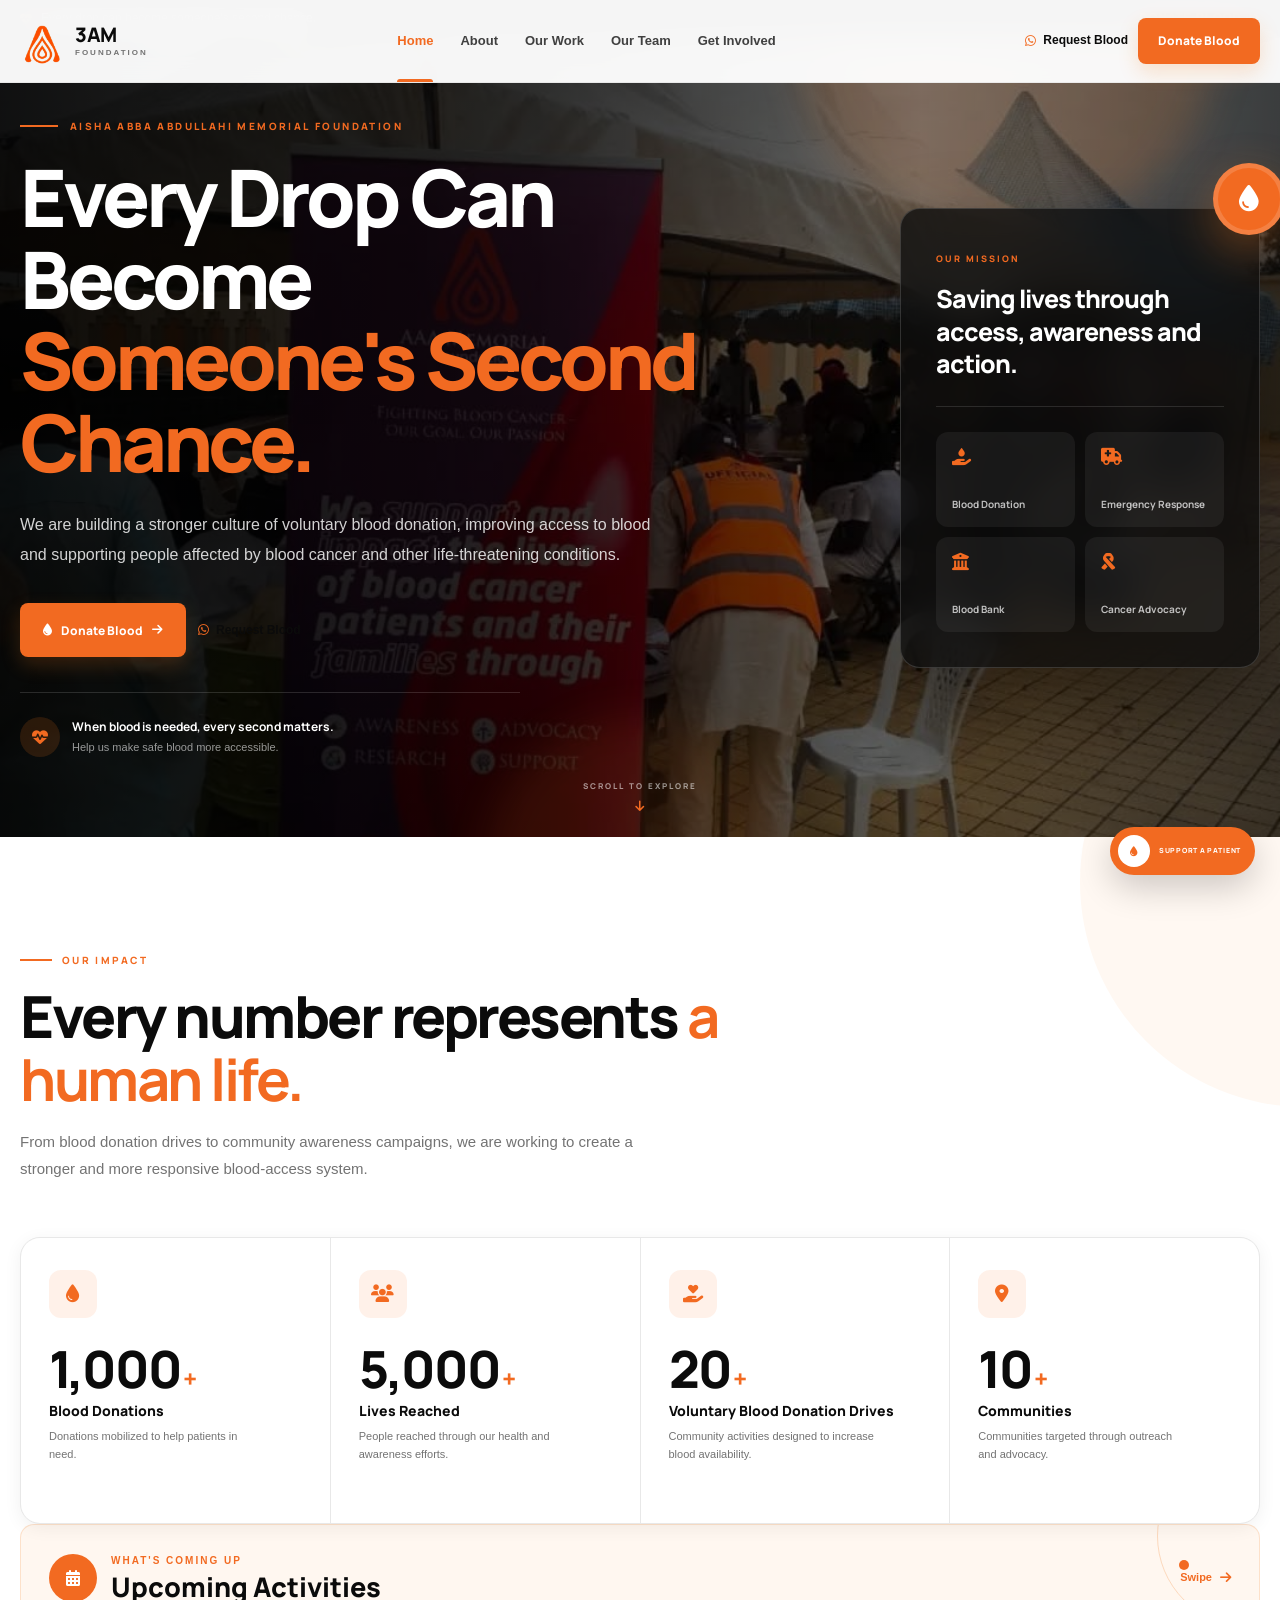
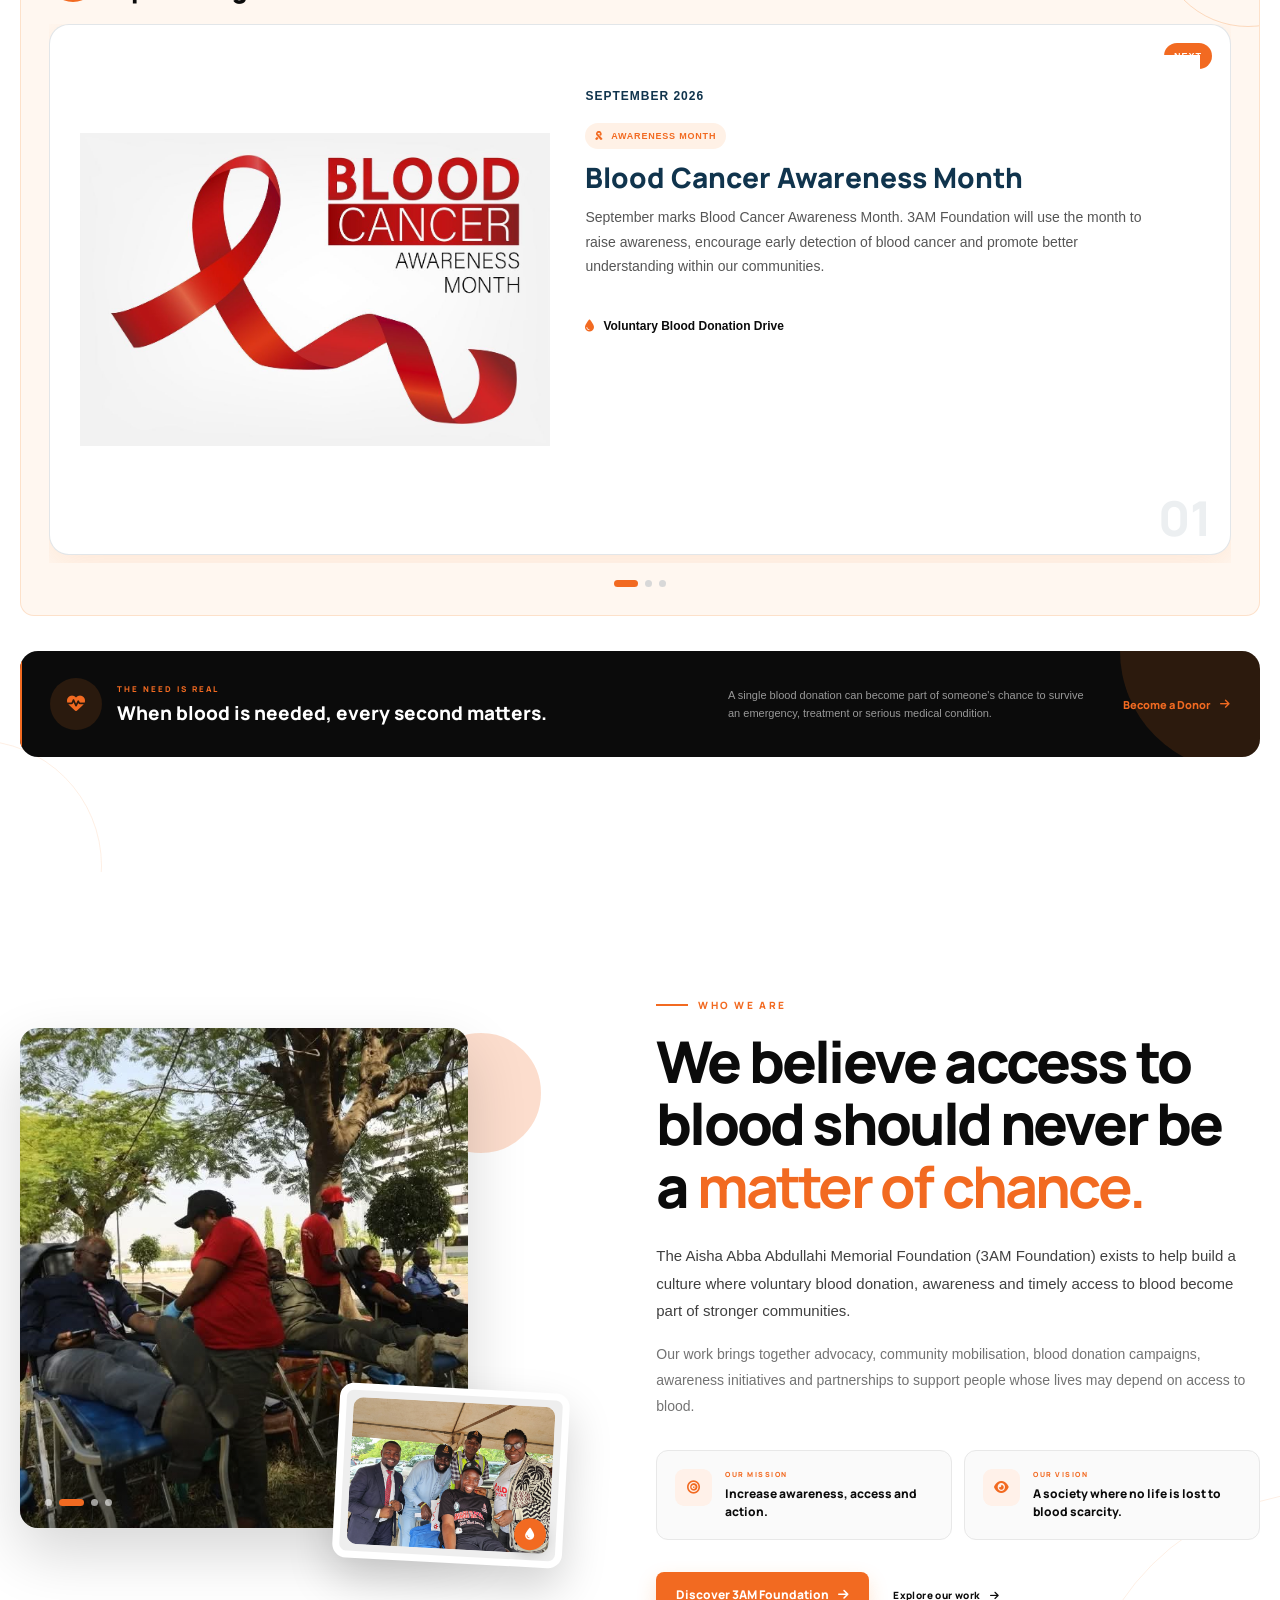
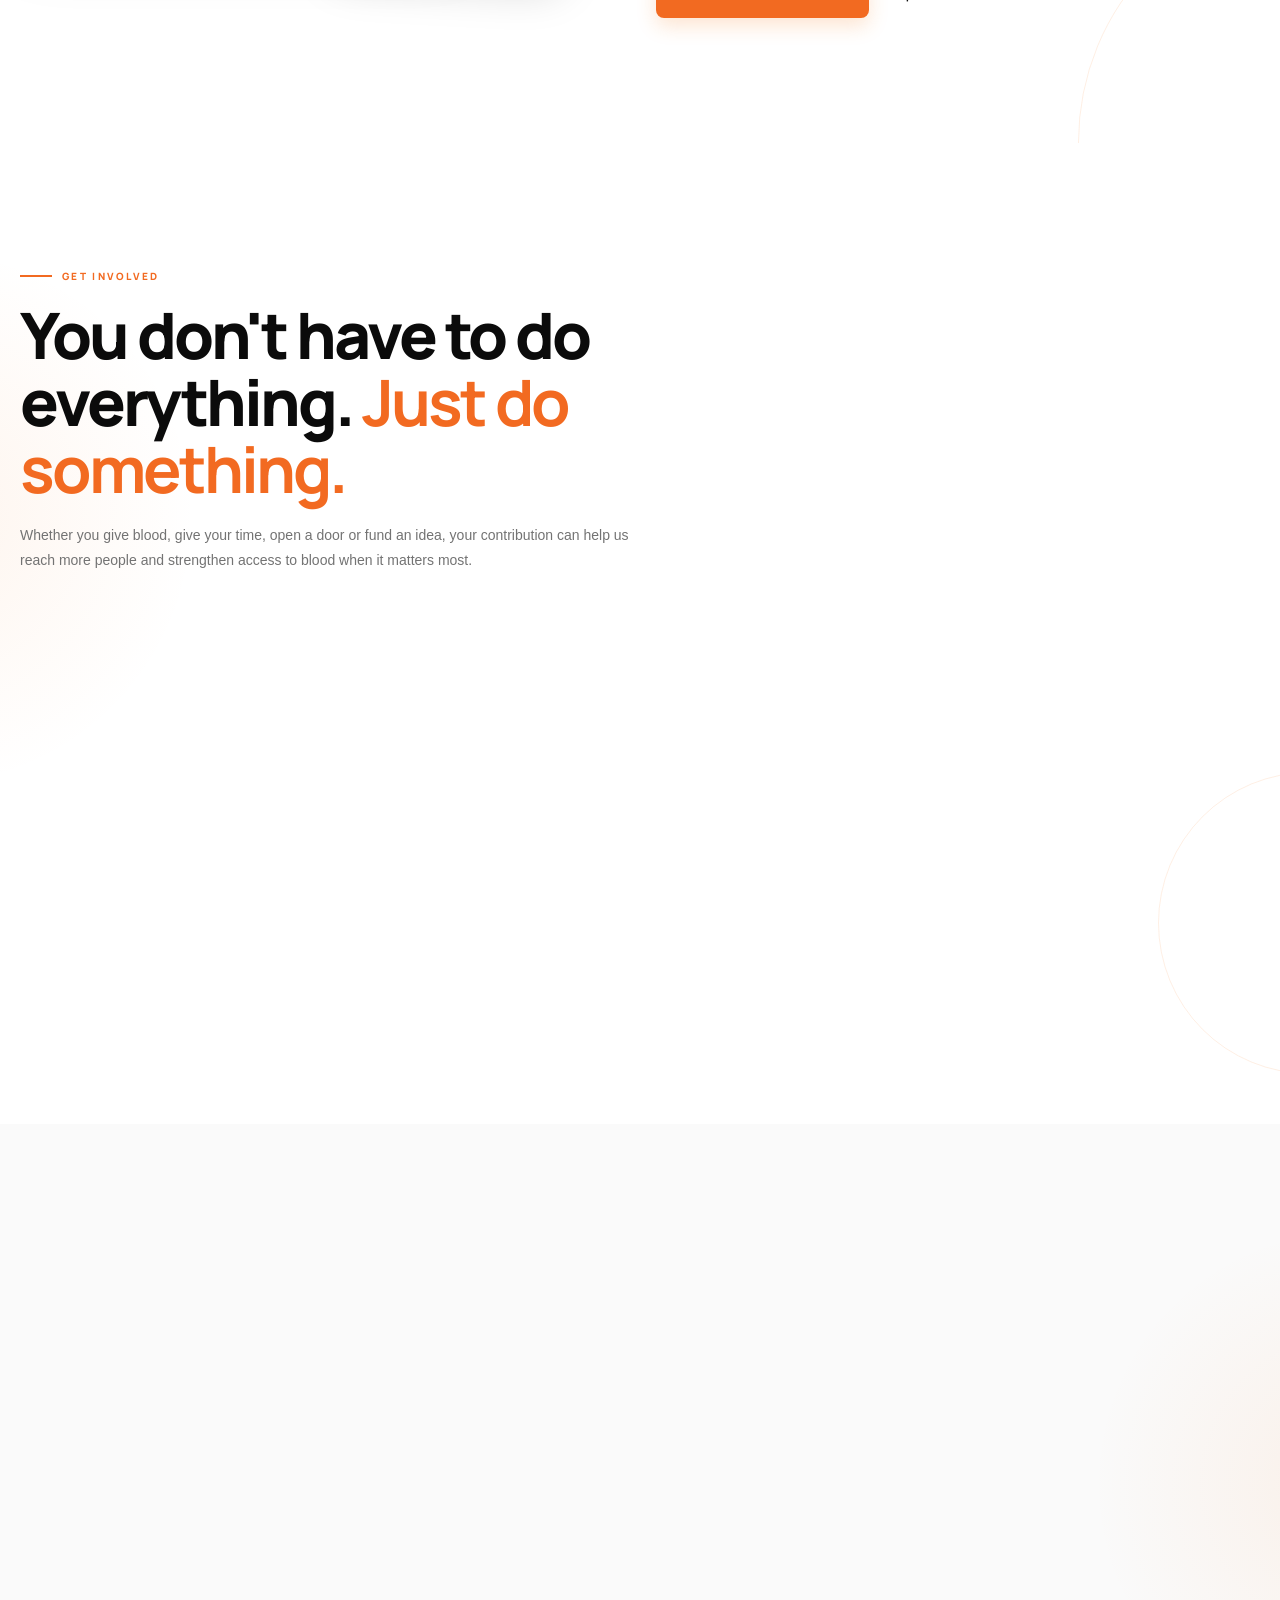
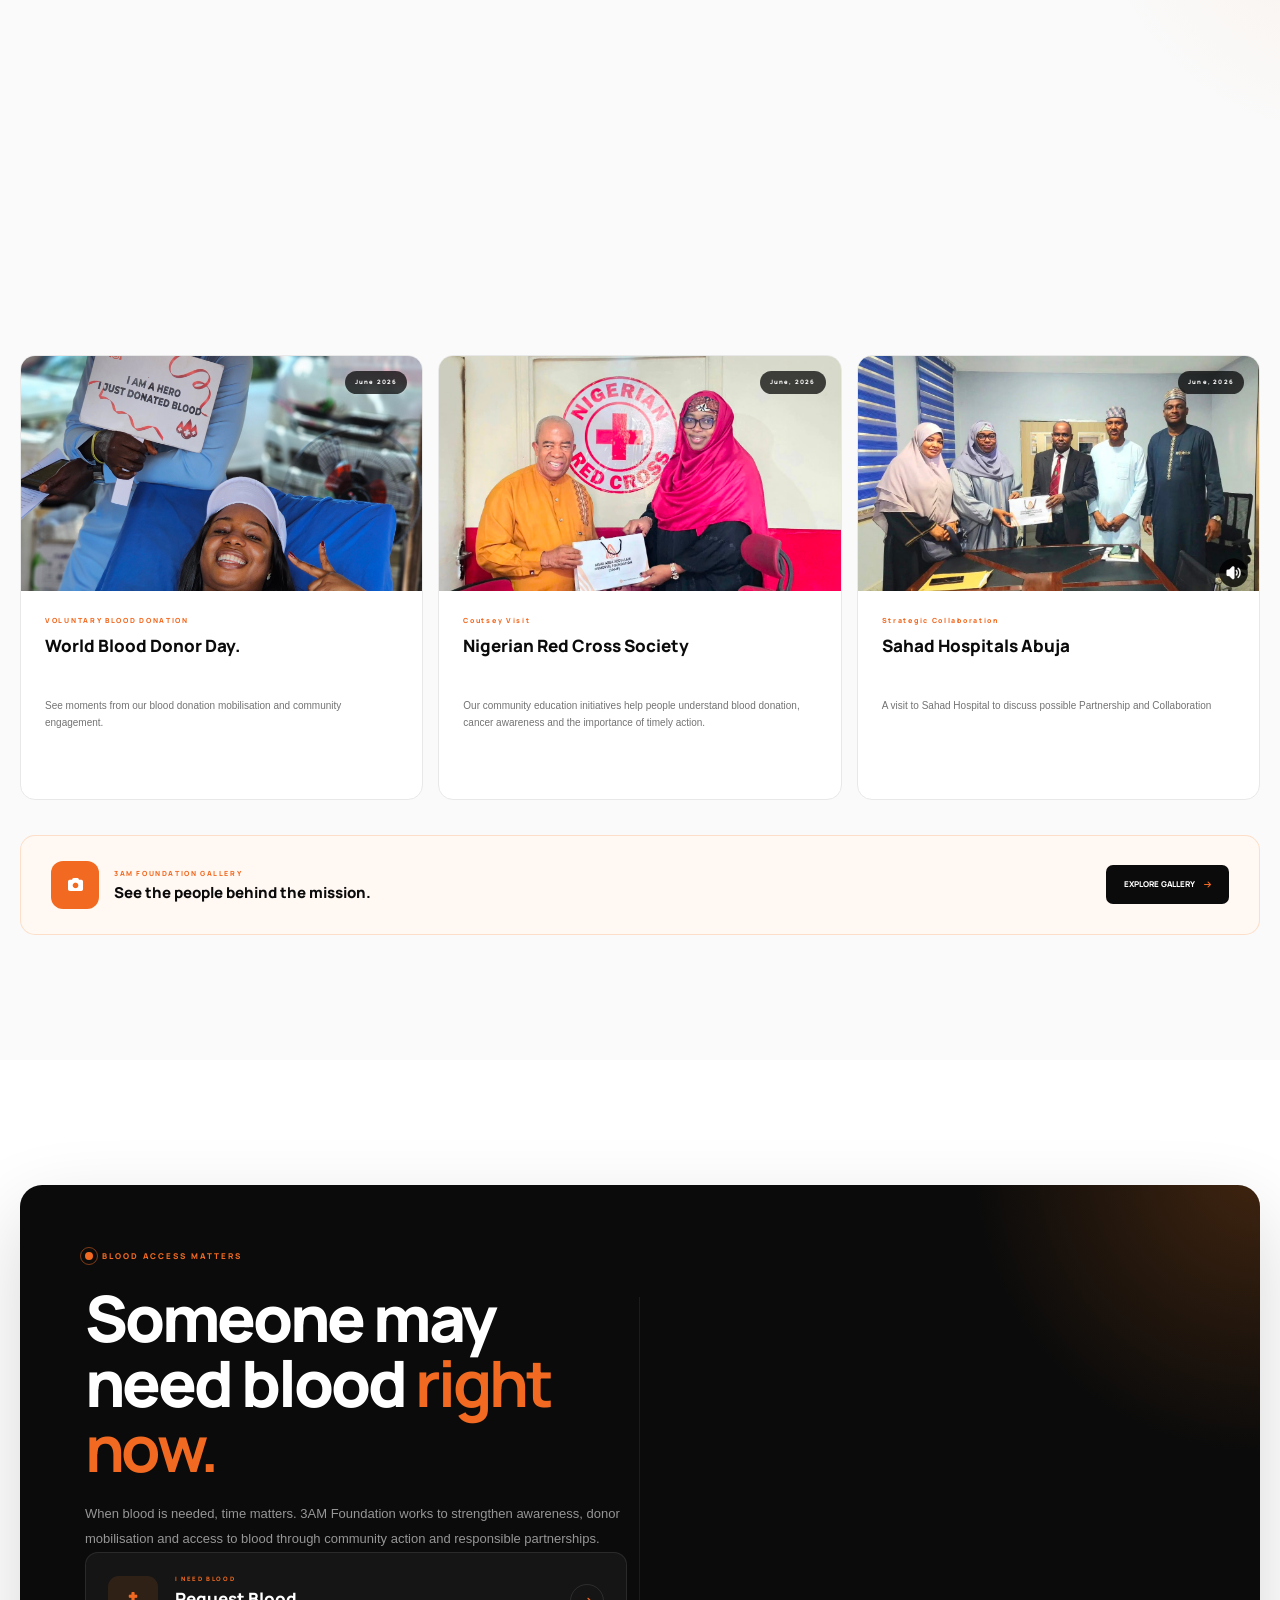
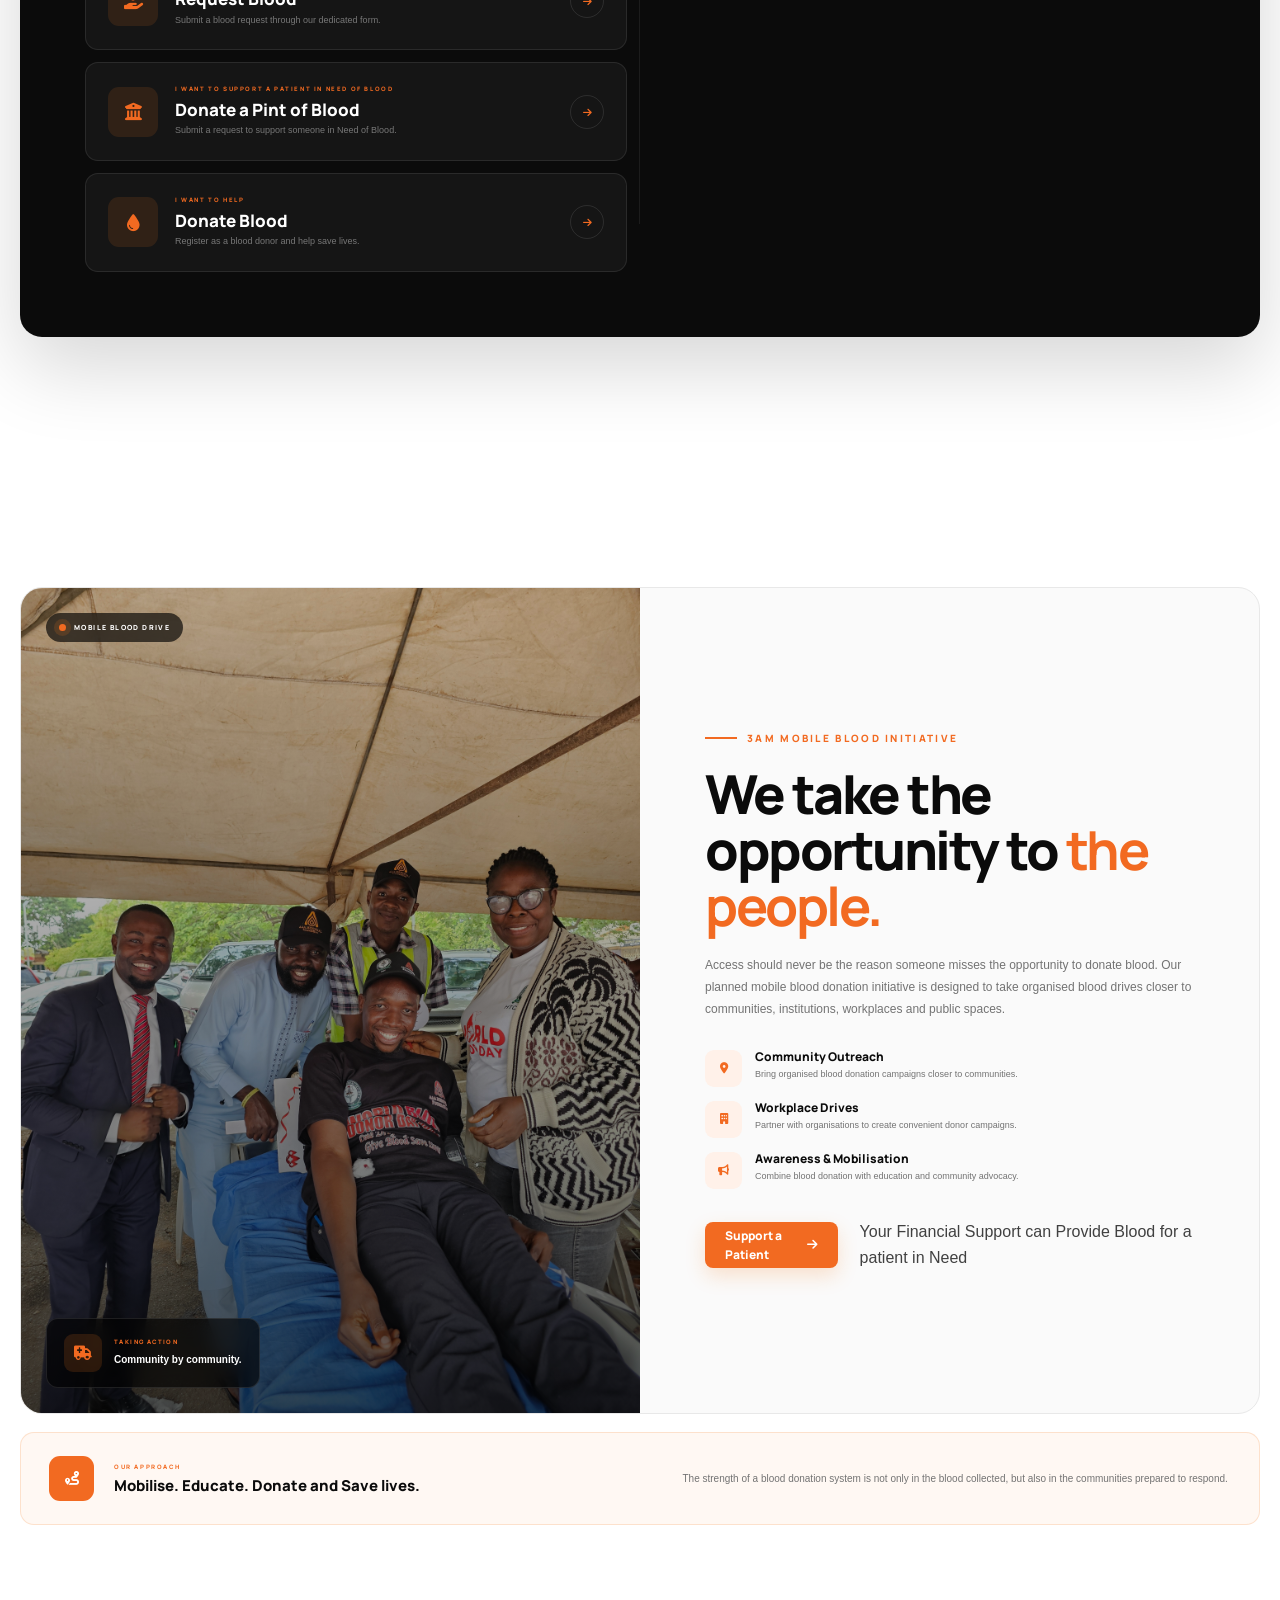
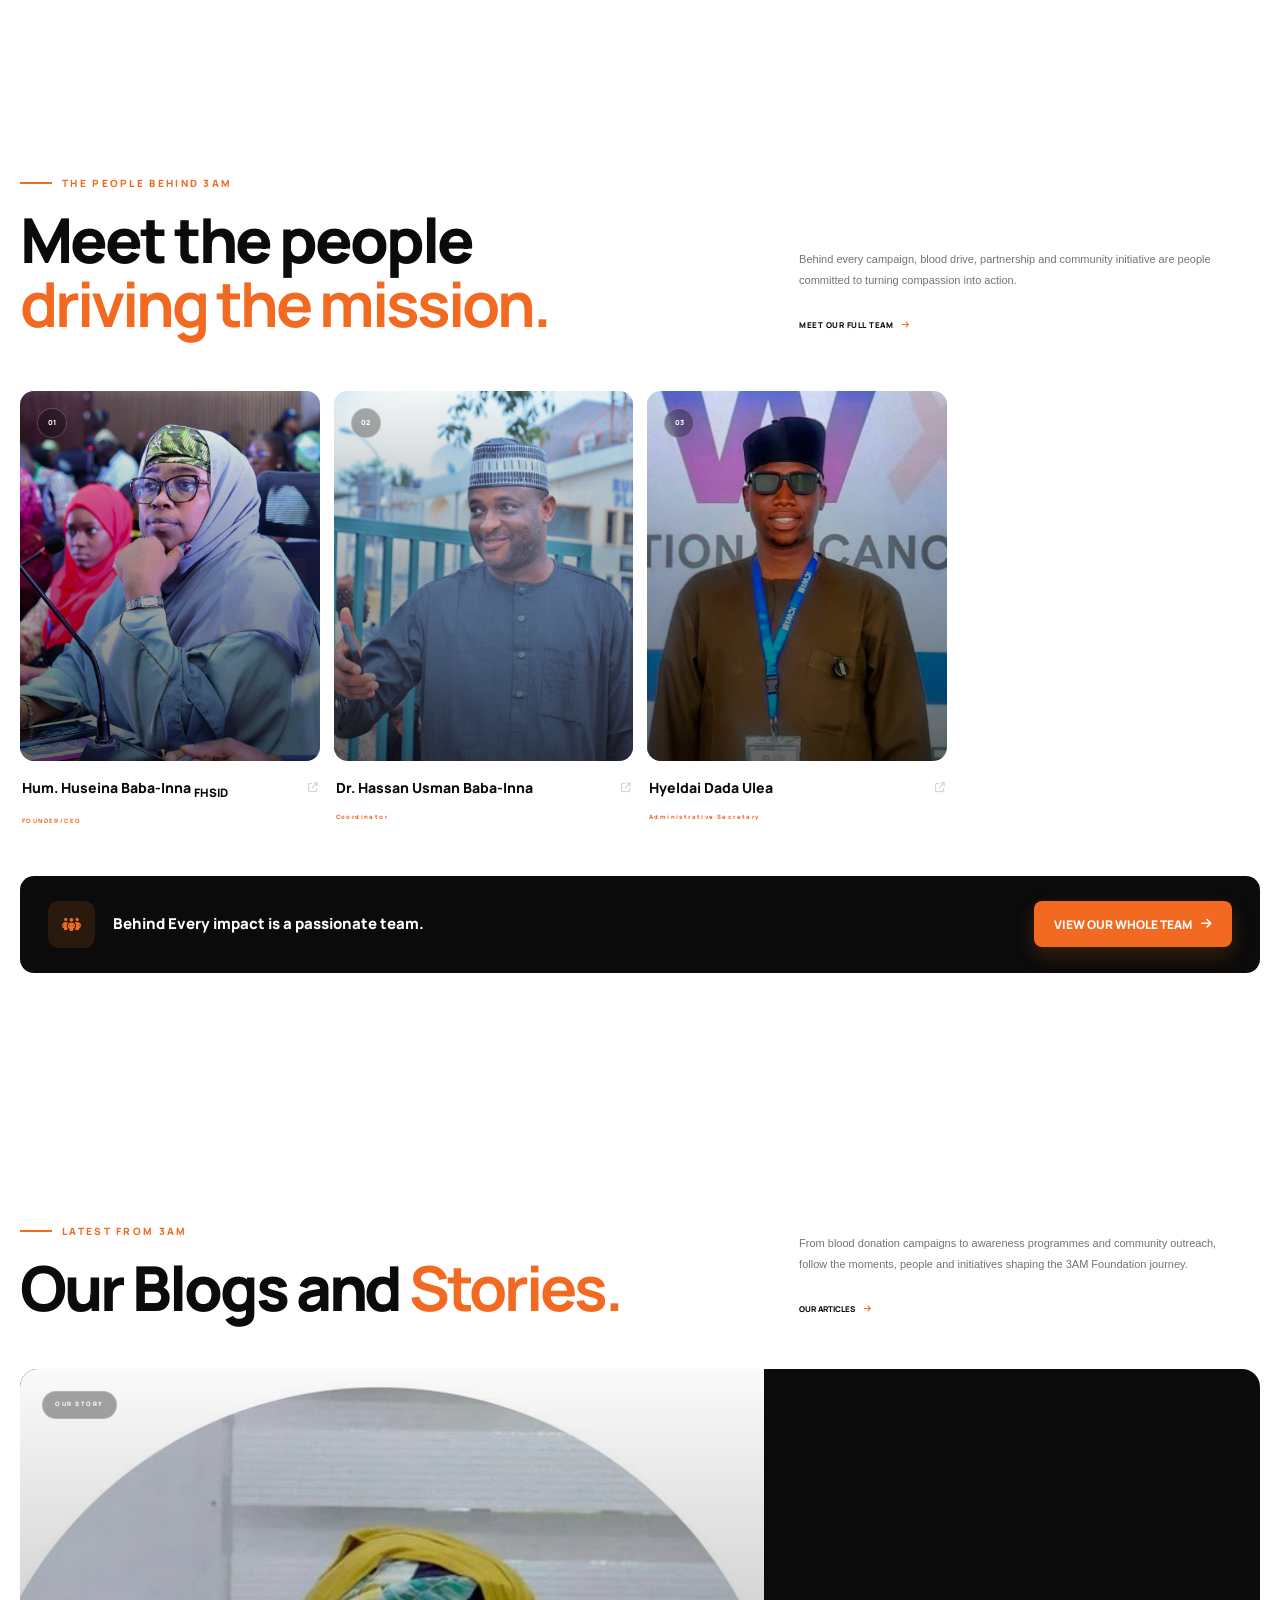
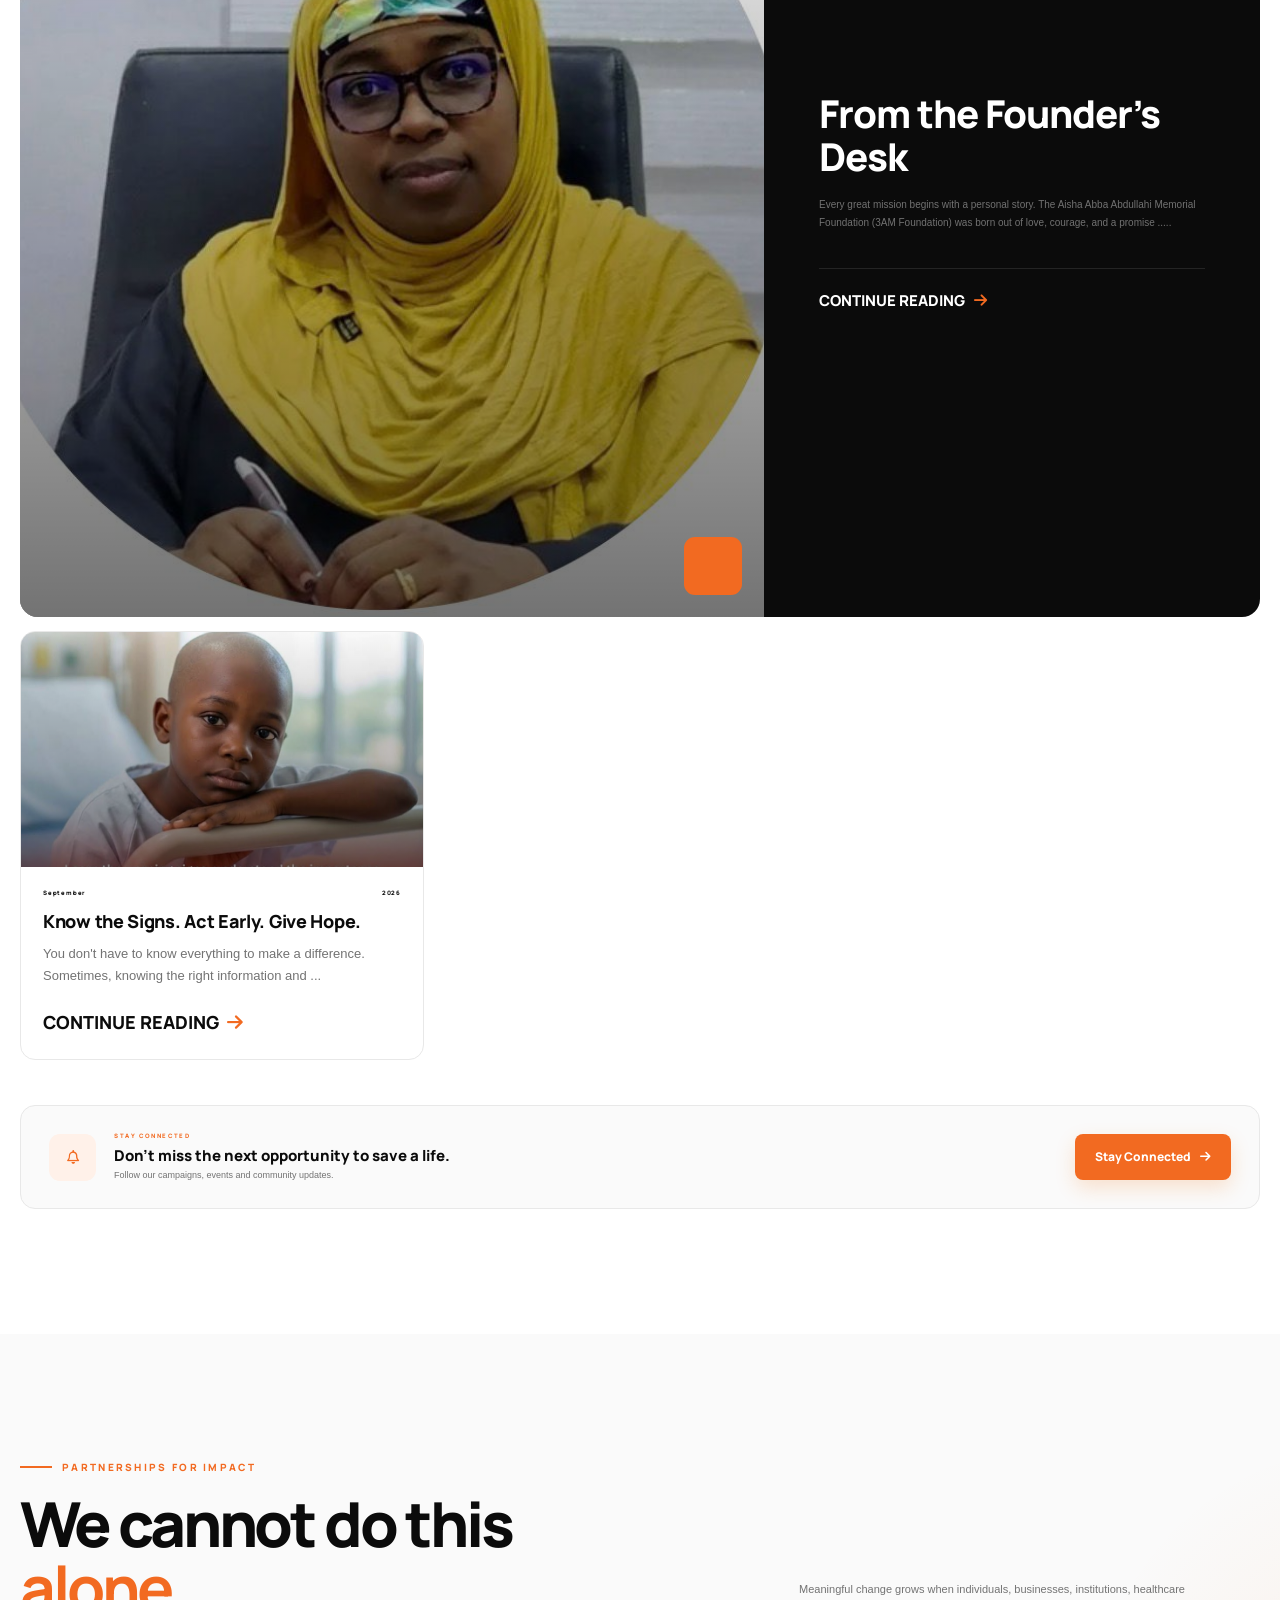
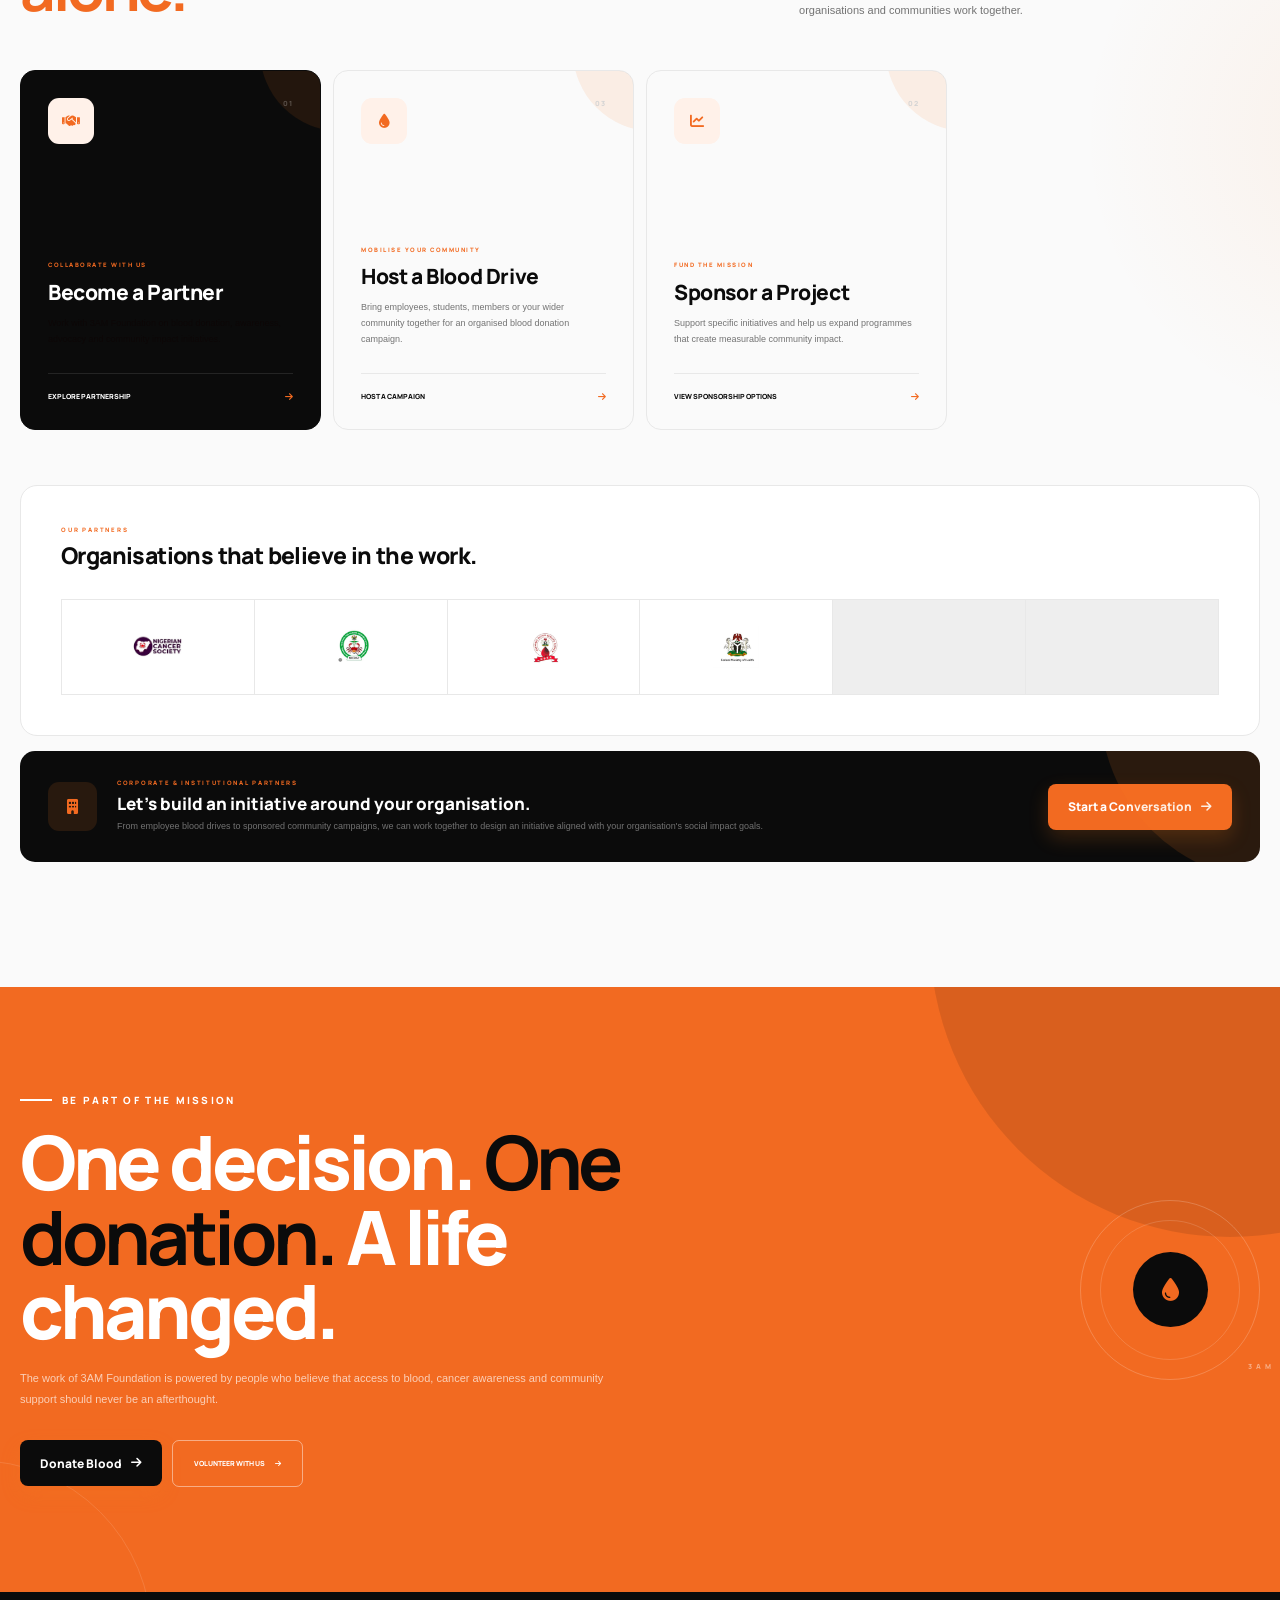
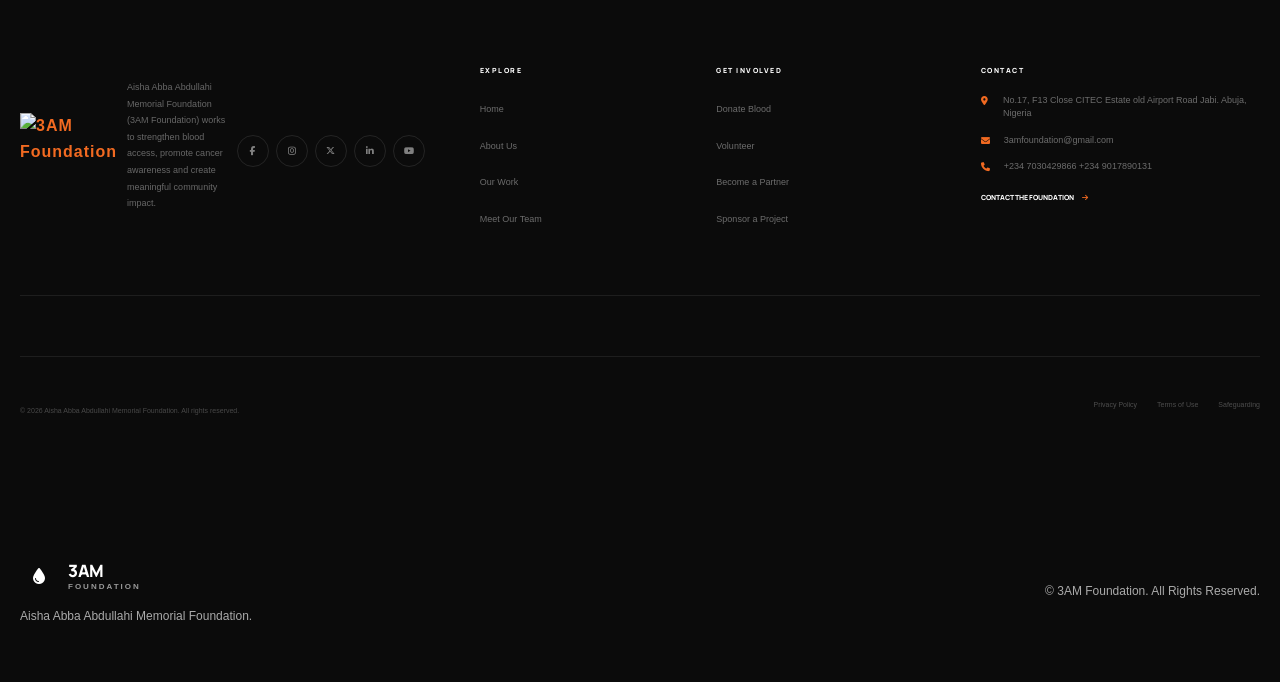
==== index.html @ 6290274a "Add files via upload" ====
<!DOCTYPE html>
<html lang="en">

<head>
    <meta charset="UTF-8">

    <meta name="viewport"
        content="width=device-width, initial-scale=1.0">

    <meta name="description"
        content="Aisha Abba Abdullahi Memorial Foundation (3AM Foundation) — advancing blood donation, blood cancer awareness, emergency blood access and community health advocacy.">

    <meta name="keywords"
        content="3AM Foundation, Aisha Abba Abdullahi Memorial Foundation, blood donation, blood cancer, blood bank, Nigeria, Abuja">

    <meta name="author"
        content="Aisha Abba Abdullahi Memorial Foundation">

    <meta name="theme-color"
        content="#f47b20">

    <title>
        3AM Foundation | Every Drop Can Save a Life
    </title>

    <!-- ================================
         GOOGLE FONTS
    ================================= -->

    <link rel="preconnect"
        href="https://fonts.googleapis.com">

    <link rel="preconnect"
        href="https://fonts.gstatic.com"
        crossorigin>

    <link href="https://fonts.googleapis.com/css2?family=DM+Sans:wght@400;500;600;700&family=Manrope:wght@400;500;600;700;800&display=swap"
        rel="stylesheet">


    <!-- ================================
         FONT AWESOME
    ================================= -->

    <link rel="stylesheet"
        href="https://cdnjs.cloudflare.com/ajax/libs/font-awesome/6.7.2/css/all.min.css">


    <!-- ================================
         MAIN STYLESHEET
    ================================= -->

    <link rel="stylesheet"
        href="style.css">

</head>


<body>


    <!-- ==================================================
         PAGE LOADER
    =================================================== -->

    <div class="page-loader" id="pageLoader">

        <div class="loader-content">

            <div class="loader-symbol">
                <i class="fa-solid fa-droplet"></i>
            </div>

            <span>3AM FOUNDATION</span>

        </div>

    </div>



    <!-- ==================================================
         ANNOUNCEMENT BAR
    =================================================== -->

    <div class="announcement-bar">

        <div class="container announcement-inner">

            <div class="announcement-message">

                <i class="fa-solid fa-heart-pulse"></i>

                <span>
                    Every drop can become someone's second chance.
                </span>

            </div>


            <a href="donateblood.html"
                class="announcement-link">

                Donate Blood
                <i class="fa-solid fa-arrow-right"></i>

            </a>

        </div>

    </div>



    <!-- ==================================================
         NAVIGATION
    =================================================== -->

    <header class="site-header" id="siteHeader">

        <div class="container nav-container">


            <!-- LOGO -->

            <a href="index.html"
                class="brand"
                aria-label="3AM Foundation Home">

                <div class="brand-mark">

                    <img src="images/3amlogo.png">

                </div>


                <div class="brand-text">

                    <strong>3AM</strong>

                    <span>
                        FOUNDATION
                    </span>

                </div>

            </a>



            <!-- DESKTOP NAVIGATION -->

            <nav class="main-nav"
                id="mainNav"
                aria-label="Main Navigation">

                <ul>

                    <li>
                        <a href="index.html"
                            class="nav-link active">
                            Home
                        </a>
                    </li>

                    <li>
                        <a href="about.html"
                            class="nav-link">
                            About
                        </a>
                    </li>

                    <li>
                        <a href="ourwork.html"
                            class="nav-link">
                            Our Work
                        </a>
                    </li>


                    <li>
                        <a href="team.html"
                            class="nav-link">
                            Our Team
                        </a>
                    </li>
  <li>
                        <a href="getinvolved.html"
                            class="nav-link">
                            Get Involved
                        </a>
                    </li>

                </ul>

            </nav>



            <!-- NAV ACTIONS -->

            <div class="nav-actions">

                <a href="https://wa.me/2347030429866?text=Hello%203AM%20Foundation,%20I%20would%20like%20to%20request%20blood.%20Please%20how%20can%20I%20get%20assistance%3F"
   class="nav-request"
   target="_blank"
   rel="noopener noreferrer">

    <i class="fa-brands fa-whatsapp"></i>

    Request Blood

</a>

                <a href="donateblood.html"
                    class="btn btn-orange nav-donate">

                    Donate Blood

                </a>

            </div>



            <!-- MOBILE MENU BUTTON -->

            <button class="mobile-menu-toggle"
                id="mobileMenuToggle"
                aria-label="Open navigation menu"
                aria-expanded="false"
                aria-controls="mainNav">

                <span></span>
                <span></span>
                <span></span>

            </button>

        </div>

    </header>



    <!-- ==================================================
         MOBILE NAVIGATION OVERLAY
    =================================================== -->

    <div class="mobile-nav-overlay"
        id="mobileNavOverlay"></div>



    <!-- ==================================================
         MAIN CONTENT
    =================================================== -->

    <main id="mainContent">


        <!-- ==================================================
             INDEX PART 2 WILL START HERE
        =================================================== -->

       <!-- ==================================================
     HERO SECTION
================================================== -->

<section class="hero" id="hero">

    <!-- Background Image -->
    <div class="hero-background">

        <img
            src="images/hero/blood donation main.jpeg"
            alt="Blood donation and community health advocacy"
            class="hero-image"
        >

    </div>


    <!-- Dark Overlay -->
    <div class="hero-overlay"></div>


    <!-- Decorative Orange Glow -->
    <div class="hero-glow hero-glow-one"></div>

    <div class="hero-glow hero-glow-two"></div>


    <!-- Hero Content -->
    <div class="container hero-container">

        <div class="hero-content">


            <!-- Eyebrow -->

            <div class="hero-eyebrow">

                <span class="eyebrow-line"></span>

                <span>
                    AISHA ABBA ABDULLAHI MEMORIAL FOUNDATION
                </span>

            </div>


            <!-- Main Heading -->

            <h1 class="hero-title">

                Every Drop Can Become
                <span>Someone's Second Chance.</span>

            </h1>


            <!-- Description -->

            <p class="hero-description">

                We are building a stronger culture of voluntary
                blood donation, improving access to blood and
                supporting people affected by blood cancer and
                other life-threatening conditions.

            </p>


            <!-- CTA Buttons -->

            <div class="hero-actions">

                <a
                    href="donateblood.html"
                    class="btn btn-orange hero-primary-btn"
                >

                    <i class="fa-solid fa-droplet"></i>

                    Donate Blood

                    <i class="fa-solid fa-arrow-right"></i>

                </a>


                 <a href="https://wa.me/2347030429866?text=Hello%203AM%20Foundation,%20I%20would%20like%20to%20request%20blood.%20Please%20how%20can%20I%20get%20assistance%3F"
   class="nav-request"
   target="_blank"
   rel="noopener noreferrer">

    <i class="fa-brands fa-whatsapp"></i>

    Request Blood

</a>

            </div>


            <!-- Trust / Emergency Message -->

            <div class="hero-trust">

                <div class="trust-icon">

                    <i class="fa-solid fa-heart-pulse"></i>

                </div>


                <div>

                    <strong>
                        When blood is needed,
                        every second matters.
                    </strong>

                    <span>
                        Help us make safe blood more accessible.
                    </span>

                </div>

            </div>

        </div>



        <!-- ==================================================
             HERO SIDE IMPACT CARD
        =================================================== -->

        <div class="hero-side-card">


            <!-- Blood Drop -->

            <div class="floating-blood-drop">

                <div class="blood-drop-circle">

                    <i class="fa-solid fa-droplet"></i>

                </div>

            </div>


            <!-- Card -->

            <div class="hero-impact-card">

                <span class="impact-label">
                    OUR MISSION
                </span>


                <h3>
                    Saving lives through
                    access, awareness
                    and action.
                </h3>


                <div class="impact-divider"></div>


                <div class="impact-mini-grid">


                    <div class="impact-mini-item">

                        <i class="fa-solid fa-hand-holding-droplet"></i>

                        <span>
                            Blood
                            Donation
                        </span>

                    </div>


                    <div class="impact-mini-item">

                        <i class="fa-solid fa-truck-medical"></i>

                        <span>
                            Emergency
                            Response
                        </span>

                    </div>


                    <div class="impact-mini-item">

                        <i class="fa-solid fa-building-columns"></i>

                        <span>
                            Blood
                            Bank
                        </span>

                    </div>


                    <div class="impact-mini-item">

                        <i class="fa-solid fa-ribbon"></i>

                        <span>
                            Cancer
                            Advocacy
                        </span>

                    </div>


                </div>

            </div>

        </div>

    </div>



    <!-- ==================================================
         SCROLL INDICATOR
    =================================================== -->

    <a
        href="#impact"
        class="hero-scroll"
        aria-label="Scroll to impact section"
    >

        <span>
            SCROLL TO EXPLORE
        </span>

        <i class="fa-solid fa-arrow-down"></i>

    </a>

</section>

<!-- ==================================================
     IMPACT STATISTICS
================================================== -->

<section class="impact-section" id="impact">

    <div class="container">


        <!-- Section Heading -->

        <div class="impact-heading reveal">

            <div class="section-eyebrow">

                <span></span>

                OUR IMPACT

            </div>


            <h2>
                Every number represents
                <strong>a human life.</strong>
            </h2>


            <p>
                From blood donation drives to community
                awareness campaigns, we are working to
                create a stronger and more responsive
                blood-access system.
            </p>

        </div>



        <!-- ==================================================
             IMPACT STATISTICS GRID
        =================================================== -->

        <div class="impact-grid">


            <!-- STAT 1 -->

            <div class="impact-stat reveal">

                <div class="impact-icon">

                    <i class="fa-solid fa-droplet"></i>

                </div>


                <div class="impact-number">

                    <span
                        class="counter"
                        data-target="1000"
                    >
                        0
                    </span>

                    <span class="counter-plus">
                        +
                    </span>

                </div>


                <h3>
                    Blood Donations
                </h3>


                <p>
                    Donations mobilized to help
                    patients in need.
                </p>

            </div>



            <!-- STAT 2 -->

            <div class="impact-stat reveal">

                <div class="impact-icon">

                    <i class="fa-solid fa-users"></i>

                </div>


                <div class="impact-number">

                    <span
                        class="counter"
                        data-target="5000"
                    >
                        0
                    </span>

                    <span class="counter-plus">
                        +
                    </span>

                </div>


                <h3>
                    Lives Reached
                </h3>


                <p>
                    People reached through our
                    health and awareness efforts.
                </p>

            </div>



            <!-- STAT 3 -->

            <div class="impact-stat reveal">

                <div class="impact-icon">

                    <i class="fa-solid fa-hand-holding-heart"></i>

                </div>


                <div class="impact-number">

                    <span
                        class="counter"
                        data-target="20"
                    >
                        0
                    </span>

                    <span class="counter-plus">
                        +
                    </span>

                </div>


                <h3>
                  Voluntary Blood Donation Drives
                </h3>


                <p>
                    Community activities designed
                    to increase blood availability.
                </p>

            </div>



            <!-- STAT 4 -->

            <div class="impact-stat reveal">

                <div class="impact-icon">

                    <i class="fa-solid fa-location-dot"></i>

                </div>


                <div class="impact-number">

                    <span
                        class="counter"
                        data-target="10"
                    >
                        0
                    </span>

                    <span class="counter-plus">
                        +
                    </span>

                </div>


                <h3>
                    Communities
                </h3>


                <p>
                    Communities targeted through
                    outreach and advocacy.
                </p>

            </div>

        </div>




        <!-- ==================================================
     UPCOMING ACTIVITIES
=================================================== -->

<div class="upcoming-activities reveal">

    <div class="upcoming-header">

        <div class="upcoming-title">

            <div class="upcoming-icon">
                <i class="fa-solid fa-calendar-days"></i>
            </div>

            <div>
                <span class="upcoming-label">
                    WHAT'S COMING UP
                </span>

                <h3>
                    Upcoming Activities
                </h3>
            </div>

        </div>

        <div class="swipe-hint">
            <span>Swipe</span>
            <i class="fa-solid fa-arrow-right"></i>
        </div>

    </div>


    <div class="activities-slider">


        <!-- SEPTEMBER -->

        <article class="activity-card featured">

            <div class="activity-image">
                <img src="images/bloodcancerawareness.jpeg"
                     alt="Blood Cancer Awareness event" style="object-fit: contain;">
            </div>

            <div class="activity-content">

                <div class="activity-month">
                    SEPTEMBER 2026
                </div>

                <div class="activity-badge">
                    <i class="fa-solid fa-ribbon"></i>
                    AWARENESS MONTH
                </div>

                <h3>
                    Blood Cancer Awareness Month
                </h3>

                <p>
                    September marks Blood Cancer Awareness Month.
                    3AM Foundation will use the month to raise
                    awareness, encourage early detection of blood
                    cancer and promote better understanding within
                    our communities.
                </p>

                <div class="activity-event">

                    <i class="fa-solid fa-droplet"></i>

                    <span>
                        Voluntary Blood Donation Drive
                    </span>

                </div>

            </div>

            <div class="activity-number">
                01
            </div>

        </article>



        <!-- NOVEMBER -->

        <article class="activity-card">

            <div class="activity-image">
                <img src="images/kickcancer.jpeg"
                     alt="3AM Football Tournament">
            </div>

            <div class="activity-content">

                <div class="activity-month">
                    NOVEMBER 2026
                </div>

                <div class="activity-badge">
                    <i class="fa-solid fa-futbol"></i>
                    COMMUNITY
                </div>

                <h3>
                    2nd Edition of 3AM Football Tournament
                </h3>

                <p>
                    The 2nd edition of the 3AM Football Tournament
                    will bring young people and communities together
                    through sport, friendship, healthy competition
                    and positive community engagement.
                </p>

                <div class="activity-event">

                    <i class="fa-solid fa-trophy"></i>

                    <span>
                        3AM Football Tournament — Edition 2
                    </span>

                </div>

            </div>

            <div class="activity-number">
                02
            </div>

        </article>



        <!-- DECEMBER -->

        <article class="activity-card">

            <div class="activity-image">
                <img src="images/gala4.jpeg"
                     alt="Voluntary Blood Donation Drive">
            </div>

            <div class="activity-content">

                <div class="activity-month">
                    DECEMBER 2026
                </div>

                <div class="activity-badge">
                    <i class="fa-solid fa-heart-pulse"></i>
                    BLOOD DONATION
                </div>

                <h3>
                    National Blood Donor Day
                </h3>

                <p>
                    December will feature activities recognising
                    the importance of voluntary blood donation and
                    celebrating individuals who give the gift of
                    life through blood donation.
                </p>

                <div class="activity-event">

                    <i class="fa-solid fa-droplet"></i>

                    <span>
                        Voluntary Blood Donation Drive
                    </span>

                </div>

            </div>

            <div class="activity-number">
                03
            </div>

        </article>

    </div>


    <div class="activity-dots">

        <span class="activity-dot active"></span>
        <span class="activity-dot"></span>
        <span class="activity-dot"></span>

    </div>

</div>


        <!-- ==================================================
             EMERGENCY MESSAGE
        =================================================== -->

        <div class="impact-emergency reveal">

            <div class="emergency-left">

                <div class="emergency-pulse">

                    <i class="fa-solid fa-heart-pulse"></i>

                </div>


                <div>

                    <span class="emergency-label">
                        THE NEED IS REAL
                    </span>


                    <h3>
                        When blood is needed,
                        every second matters.
                    </h3>

                </div>

            </div>


            <div class="emergency-right">

                <p>
                    A single blood donation can become
                    part of someone's chance to survive
                    an emergency, treatment or serious
                    medical condition.
                </p>


                <a
                    href="donateblood.html"
                    class="emergency-link"
                >

                    Become a Donor

                    <i class="fa-solid fa-arrow-right"></i>

                </a>

            </div>

        </div>

    </div>

</section>



<!-- ==================================================
     ABOUT 3AM FOUNDATION — HOMEPAGE INTRO
================================================== -->

<section class="about-preview-section" id="about-preview">

    <div class="container">

        <div class="about-preview-grid">

            <!-- ==================================================
                 IMAGE SIDE
            ================================================== -->

            <div class="about-preview-visual reveal">

                <!-- MAIN IMAGE CAROUSEL -->
                <div class="about-main-image">

                    <div class="about-carousel">

                        <img
                            src="images/projects/blood donation 1.jpeg"
                            alt="3AM Foundation community outreach"
                            class="about-slide active"
                        >

                        <img
                            src="images/gala12.jpeg"
                            alt="3AM Foundation blood donation campaign"
                            class="about-slide"
                        >

                        <img
                            src="images/gala6.jpeg"
                            alt="3AM Foundation community programme"
                            class="about-slide"
                        >

                        <img
                            src="images/gala18.jpeg"
                            alt="3AM Foundation outreach programme"
                            class="about-slide"
                        >

                    </div>

                    <!-- CAROUSEL INDICATORS -->

                    <div class="about-carousel-indicator">

                        <span class="carousel-dot active"></span>
                        <span class="carousel-dot"></span>
                        <span class="carousel-dot"></span>
                        <span class="carousel-dot"></span>

                    </div>

                </div>


                <!-- ==================================================
                     SECONDARY IMAGE
                ================================================== -->

                <div class="about-small-image">

                    <img
                        src="images/projects/blood donation 2.jpg"
                        alt="3AM Foundation blood donation campaign"
                        loading="lazy"
                    >

                    <div class="small-image-overlay">

                        <i class="fa-solid fa-droplet"></i>

                    </div>

                </div>


                


                <!-- ==================================================
                     DECORATIVE ORANGE CIRCLE
                ================================================== -->

                <div class="about-orange-circle"></div>

            </div>


            <!-- ==================================================
                 CONTENT SIDE
            ================================================== -->

            <div class="about-preview-content reveal">

                <div class="section-eyebrow">

                    <span></span>

                    WHO WE ARE

                </div>


                <h2>

                    We believe access to
                    blood should never be
                    a <strong>matter of chance.</strong>

                </h2>


                <p class="about-lead">

                    The Aisha Abba Abdullahi Memorial Foundation
                    (3AM Foundation) exists to help build a culture
                    where voluntary blood donation, awareness and
                    timely access to blood become part of stronger
                    communities.

                </p>


                <p>

                    Our work brings together advocacy, community
                    mobilisation, blood donation campaigns,
                    awareness initiatives and partnerships to
                    support people whose lives may depend on
                    access to blood.

                </p>


                <!-- ==================================================
                     MISSION / VISION
                ================================================== -->

                <div class="about-values">


                    <!-- MISSION -->

                    <div class="about-value">

                        <div class="about-value-icon">

                            <i class="fa-solid fa-bullseye"></i>

                        </div>


                        <div>

                            <span>
                                OUR MISSION
                            </span>

                            <h3>
                                Increase awareness,
                                access and action.
                            </h3>

                        </div>

                    </div>


                    <!-- VISION -->

                    <div class="about-value">

                        <div class="about-value-icon">

                            <i class="fa-solid fa-eye"></i>

                        </div>


                        <div>

                            <span>
                                OUR VISION
                            </span>

                            <h3>
                                A society where no life
                                is lost to blood scarcity.
                            </h3>

                        </div>

                    </div>

                </div>


                <!-- ==================================================
                     CTA
                ================================================== -->

                <div class="about-preview-actions">

                    <a
                        href="about.html"
                        class="btn btn-orange"
                    >

                        Discover 3AM Foundation

                        <i class="fa-solid fa-arrow-right"></i>

                    </a>


                    <a
                        href="ourwork.html"
                        class="text-link"
                    >

                        Explore our work

                        <i class="fa-solid fa-arrow-right"></i>

                    </a>

                </div>

            </div>

        </div>

    </div>

</section>


<!-- ==================================================
     HOW YOU CAN HELP
================================================== -->

<section class="help-section" id="how-you-can-help">

    <div class="container">


        <!-- ==================================================
             HEADER
        ================================================== -->

        <div class="help-header reveal">

            <div class="section-eyebrow">

                <span></span>

                GET INVOLVED

            </div>


            <h2>

                You don't have to do
                everything.

                <strong>
                    Just do something.
                </strong>

            </h2>


            <p>

                Whether you give blood, give your time,
                open a door or fund an idea, your contribution
                can help us reach more people and strengthen
                access to blood when it matters most.

            </p>

        </div>



        <!-- ==================================================
             HELP OPTIONS
        ================================================== -->

        <div class="help-grid">


            <!-- ==================================================
                 DONATE BLOOD
            ================================================== -->

            <article
                class="help-card help-card-primary reveal"
            >

                <div class="help-card-number">
                    01
                </div>


                <div class="help-card-icon">

                    <i class="fa-solid fa-droplet"></i>

                </div>


                <div class="help-card-content">

                    <span>
                        GIVE LIFE
                    </span>


                    <h3>
                        Donate Blood
                    </h3>


                    <p>
                        Your blood donation can become part
                        of someone's chance to survive an
                        emergency, treatment or serious
                        medical condition.
                    </p>

                </div>


                <a
                    href="donateblood.html"
                    class="help-card-link"
                >

                    Donate Blood

                    <i class="fa-solid fa-arrow-right"></i>

                </a>


                <div class="help-card-decoration">

                    <i class="fa-solid fa-droplet"></i>

                </div>

            </article>



            <!-- ==================================================
                 VOLUNTEER
            ================================================== -->

            <article
                class="help-card reveal"
            >

                <div class="help-card-number">
                    02
                </div>


                <div class="help-card-icon">

                    <i class="fa-solid fa-hands-helping"></i>

                </div>


                <div class="help-card-content">

                    <span>
                        GIVE YOUR TIME
                    </span>


                    <h3>
                        Volunteer
                    </h3>


                    <p>
                        Join our community of people helping
                        us spread awareness, mobilise donors
                        and support our campaigns.
                    </p>

                </div>


                <a
                    href="https://docs.google.com/forms/d/e/1FAIpQLSddK73RfBaNjS3_i4zn3b7RZe8CpChj0S3FUbEvh0quCpxQtQ/viewform"
                    class="help-card-link"
                >

                    Become a Volunteer

                    <i class="fa-solid fa-arrow-right"></i>

                </a>


                <div class="help-card-decoration">

                    <i class="fa-solid fa-people-group"></i>

                </div>

            </article>



          

        </div>




</section>


<!-- ==================================================
     OUR IMPACT / STORIES
================================================== -->

<section class="impact-stories-section" id="impact-stories">

    <div class="container">

        <!-- ==================================================
             SECTION HEADER
        ================================================== -->

        <div class="impact-stories-header reveal">

            <div>

                <div class="section-eyebrow">

                    <span></span>

                    OUR IMPACT

                </div>

                <h2>
                   Recent
                    <strong>activities.</strong>
                </h2>

            </div>


            <div class="impact-stories-header-right">

                <p>
                    Every campaign, every volunteer and every
                    blood donor contributes to a bigger mission:
                    building communities that are ready to respond
                    when lives are on the line.
                </p>


                

            </div>

        </div>



        <!-- ==================================================
             FEATURED STORY
        ================================================== -->

        <div class="featured-impact-story reveal">

            <!-- IMAGE -->

            <div class="featured-impact-image">

                <img
                    src="images/courtseyvisit1.jpeg"
                    alt="3AM Foundation community impact"
                    loading="lazy"
                >


                <div class="featured-impact-image-overlay"></div>


                <div class="featured-impact-tag">

                    <i class="fa-solid fa-heart-pulse"></i>

                    July 2026

                </div>

            </div>


            <!-- CONTENT -->

            <div class="featured-impact-content">

                <span class="impact-story-category">
                    COMMUNITY IMPACT
                </span>


                <h3>
                    Every action creates a
                    ripple beyond the moment.
                </h3>


                <p>
                    From Strategic Partnerships, blood donation campaigns to community
                    awareness and advocacy, our work is about
                    creating systems of support that remain
                    available when families need them most.
                </p>


                <div class="featured-impact-meta">

                    <div>

                        <span>
                            EVENT
                        </span>

                        <strong>
                             Courtesy Visit
                        </strong>

                    </div>


                    <div>

                        <span>
                            LOCATION
                        </span>

                        <strong>
                          Habib Medical Clinic, Abuja
                        </strong>

                    </div>

                </div>


                
                   
    
                    Upcoming event

                    <i class="fa-solid fa-arrow-right"></i>

                

            </div>

        </div>



        <!-- ==================================================
             STORY CARDS
        ================================================== -->

        <div class="impact-story-grid">


            <!-- STORY 01 -->

            <article class="impact-story-card reveal">

                <div class="impact-story-image">

                    <img
                        src="images/worldblooddonorday.jpg"
                        alt="3AM Foundation blood donation campaign"
                        loading="lazy"
                    >

                    <span class="impact-story-date">
                        June 2026
                    </span>

                </div>


                <div class="impact-story-content">

                    <span>
                      VOLUNTARY BLOOD DONATION
                    </span>

                    <h3>
                        World Blood Donor Day.
                    </h3>

                    <p>
                        See moments from our blood donation
                        mobilisation and community engagement.
                    </p>


                   

                </div>

            </article>



            <!-- STORY 02 -->

            <article class="impact-story-card reveal">

                <div class="impact-story-image">

                    <img
                        src="images/courtseyvisit3.jpeg"
                        alt="3AM Foundation awareness campaign"
                        loading="lazy"
                    >

                    <span class="impact-story-date">
                        June, 2026
                    </span>

                </div>


                <div class="impact-story-content">

                    <span>
                      Coutsey Visit
                    </span>

                    <h3>
Nigerian Red Cross Society                    </h3>

                    <p>
Our community education initiatives help
                        people understand blood donation, cancer
                        awareness and the importance of timely action.
                    </p>


                   

                </div>

            </article>



            <!-- STORY 03 -->

            <article class="impact-story-card reveal">

                <div class="impact-story-image">

                    <img
                        src="images/courtseyvisit2.jpeg"
                        alt="3AM Foundation volunteers"
                        loading="lazy"
                    >

                    <span class="impact-story-date">
                        June, 2026
                    </span>

                </div>


                <div class="impact-story-content">

                    <span>
                        Strategic Collaboration
                    </span>

                    <h3>
                        Sahad Hospitals Abuja
                    </h3>

                    <p>
                       A visit to Sahad Hospital to discuss possible Partnership and Collaboration
                    </p>


                  

                </div>

            </article>

        </div>



        <!-- ==================================================
             GALLERY CTA
        ================================================== -->

        <div class="impact-gallery-cta reveal">

            <div class="impact-gallery-cta-left">

                <div class="impact-gallery-camera">

                    <i class="fa-solid fa-camera"></i>

                </div>


                <div>

                    <span>
                        3AM FOUNDATION GALLERY
                    </span>

                    <h3>
                        See the people behind the mission.
                    </h3>

                </div>

            </div>


            <a
                href="ourwork.html"
                class="impact-gallery-button"
            >

                Explore Gallery

                <i class="fa-solid fa-arrow-right"></i>

            </a>

        </div>

    </div>

</section>

<!-- ==================================================
     BLOOD ACCESS / EMERGENCY ACTION
================================================== -->

<section class="blood-access-section" id="blood-access">

    <div class="container">

        <div class="blood-access-wrapper reveal">

            <!-- ==================================================
                 BACKGROUND GLOW
            ================================================== -->

            <div class="blood-access-glow"></div>


            <!-- ==================================================
                 LEFT CONTENT
            ================================================== -->

            <div class="blood-access-content">

                <div class="blood-access-label">

                    <span class="blood-pulse"></span>

                    BLOOD ACCESS MATTERS

                </div>


                <h2>

                    Someone may need
                    blood <strong>right now.</strong>

                </h2>


                <p>

                    When blood is needed, time matters.
                    3AM Foundation works to strengthen
                    awareness, donor mobilisation and
                    access to blood through community
                    action and responsible partnerships.

                </p>


            <!-- ==================================================
                 ACTION PANEL
            ================================================== -->

            <div class="blood-action-panel">


                <!-- ==================================================
                     REQUEST BLOOD
                ================================================== -->

                <a
                    href="https://wa.me/2347030429866?text=Hello%203AM%20Foundation,%20I%20would%20like%20to%20request%20blood.%20Please%20how%20can%20I%20get%20assistance%3F"
                    class="blood-action-card blood-action-request"
                >

                    <div class="blood-action-icon">

                        <i class="fa-solid fa-hand-holding-medical"></i>

                    </div>


                    <div class="blood-action-content">

                        <span>
                            I NEED BLOOD
                        </span>


                        <h3>
                            Request Blood
                        </h3>


                        <p>
                            Submit a blood request
                            through our dedicated form.
                        </p>

                    </div>


                    <div class="blood-action-arrow">

                        <i class="fa-solid fa-arrow-right"></i>

                    </div>

                </a>


                  <!-- ==================================================
                     SUPPORT BLOOD
                ================================================== -->

                <a
                    href="supportblood.html"
                    class="blood-action-card blood-action-request"
                >

                    <div class="blood-action-icon">

                        <i class="fa-solid fa-building-columns"></i>

                    </div>


                    <div class="blood-action-content">

                        <span>
                            I WANT TO SUPPORT A PATIENT IN NEED OF BLOOD
                        </span>


                        <h3>
                            Donate a Pint of Blood
                        </h3>


                        <p>
                            Submit a request
                            to support someone in Need of Blood.
                        </p>

                    </div>


                    <div class="blood-action-arrow">

                        <i class="fa-solid fa-arrow-right"></i>

                    </div>

                </a>






                <!-- ==================================================
                     DONATE BLOOD
                ================================================== -->

                <a
                    href="donateblood.html"
                    class="blood-action-card blood-action-donate"
                >

                    <div class="blood-action-icon">

                        <i class="fa-solid fa-droplet"></i>

                    </div>


                    <div class="blood-action-content">

                        <span>
                            I WANT TO HELP
                        </span>


                        <h3>
                            Donate Blood
                        </h3>


                        <p>
                            Register as a blood donor
                            and help save lives.
                        </p>

                    </div>


                    <div class="blood-action-arrow">

                        <i class="fa-solid fa-arrow-right"></i>

                    </div>

                </a>


            </div>

        </div>

</div>
    </div>
   

</section>

<!-- ==================================================
     3AM BLOOD DONATION VAN
================================================== -->

<section class="donation-van-section" id="donation-van">

    <div class="container">

        <div class="donation-van-wrapper reveal">

            <!-- ==================================================
                 VISUAL SIDE
            ================================================== -->

            <div class="donation-van-visual">

                <!-- Replace this image with the actual
                     3AM Foundation Blood Donation Van -->

                <img
                    src="images/projects/blood donation 2.jpg"
                    alt="3AM Foundation Blood Donation Van"
                    loading="lazy"
                >


                <div class="donation-van-overlay"></div>


                <!-- Floating Label -->

                <div class="van-status">

                    <span class="van-status-dot"></span>

                    MOBILE BLOOD DRIVE

                </div>


                <!-- Van Badge -->

                <div class="van-impact-badge">

                    <i class="fa-solid fa-truck-medical"></i>

                    <div>

                        <span>
                            TAKING ACTION
                        </span>

                        <strong>
                            Community by community.
                        </strong>

                    </div>

                </div>

            </div>



            <!-- ==================================================
                 CONTENT SIDE
            ================================================== -->

            <div class="donation-van-content">

                <div class="section-eyebrow">

                    <span></span>

                    3AM MOBILE BLOOD INITIATIVE

                </div>


                <h2>

                    We take the
                    opportunity to
                    <strong>the people.</strong>

                </h2>


                <p>

                    Access should never be the reason someone
                    misses the opportunity to donate blood.
                    Our planned mobile blood donation initiative
                    is designed to take organised blood drives
                    closer to communities, institutions,
                    workplaces and public spaces.

                </p>


                <!-- ==================================================
                     FEATURES
                ================================================== -->

                <div class="van-features">


                    <div class="van-feature">

                        <div class="van-feature-icon">

                            <i class="fa-solid fa-location-dot"></i>

                        </div>


                        <div>

                            <h3>
                                Community Outreach
                            </h3>

                            <p>
                                Bring organised blood donation
                                campaigns closer to communities.
                            </p>

                        </div>

                    </div>



                    <div class="van-feature">

                        <div class="van-feature-icon">

                            <i class="fa-solid fa-building"></i>

                        </div>


                        <div>

                            <h3>
                                Workplace Drives
                            </h3>

                            <p>
                                Partner with organisations to
                                create convenient donor campaigns.
                            </p>

                        </div>

                    </div>



                    <div class="van-feature">

                        <div class="van-feature-icon">

                            <i class="fa-solid fa-bullhorn"></i>

                        </div>


                        <div>

                            <h3>
                                Awareness &amp; Mobilisation
                            </h3>

                            <p>
                                Combine blood donation with
                                education and community advocacy.
                            </p>

                        </div>

                    </div>


                </div>



                <!-- ==================================================
                     CTA
                ================================================== -->

                <div class="van-actions">

                    <a
                        href="supportblood.html"
                        class="btn btn-orange"
                    >

                        Support a Patient

                        <i class="fa-solid fa-arrow-right"></i>

                    </a>


                    <p
                    >

                       Your Financial Support can Provide Blood for a patient in Need

                        

                </p>

                </div>

            </div>

        </div>



        <!-- ==================================================
             BOTTOM MESSAGE
        ================================================== -->

        <div class="van-bottom-message reveal">

            <div class="van-bottom-icon">

                <i class="fa-solid fa-route"></i>

            </div>


            <div>

                <span>
                    OUR APPROACH
                </span>

                <h3>
                    Mobilise. Educate. Donate and Save lives.
                </h3>

            </div>


            <p>
                The strength of a blood donation system is
                not only in the blood collected, but also
                in the communities prepared to respond.
            </p>

        </div>

    </div>

</section>



<!-- ==================================================
     MEET OUR TEAM
================================================== -->

<section class="home-team-section" id="team">

    <div class="container">

        <!-- ==================================================
             SECTION HEADER
        ================================================== -->

        <div class="home-team-header reveal">

            <div>

                <div class="section-eyebrow">

                    <span></span>

                    THE PEOPLE BEHIND 3AM

                </div>


                <h2>

                    Meet the people
                    <strong>driving the mission.</strong>

                </h2>

            </div>


            <div class="home-team-header-right">

                <p>

                    Behind every campaign, blood drive,
                    partnership and community initiative
                    are people committed to turning
                    compassion into action.

                </p>


                <a
                    href="team.html"
                    class="team-view-all"
                >

                    Meet Our Full Team

                    <i class="fa-solid fa-arrow-right"></i>

                </a>

            </div>

        </div>



        <!-- ==================================================
             TEAM GRID
        ================================================== -->

        <div class="home-team-grid">


            <!-- ==================================================
                 TEAM MEMBER 01
            ================================================== -->

            <article class="home-team-card reveal">

                <div class="home-team-image">

                    <img
                        src="images/founder.jpeg"
                        alt="3AM Foundation team member"
                        loading="lazy"
                    >


                    <div class="home-team-image-overlay"></div>


                    <div class="home-team-number">
                        01
                    </div>


                    <!-- SOCIAL LINKS -->

                    <div class="home-team-socials">


                    </div>

                </div>


                <div class="home-team-info">

                    <div>

                        <h3>
                           Hum. Huseina Baba-Inna <sub>FHSID</sub>
                        </h3>

                        <span>
                           FOUNDER/CEO
                        </span>

                    </div>


                    <i class="fa-solid fa-arrow-up-right-from-square"></i>

                </div>



            </article>



            <!-- ==================================================
                 TEAM MEMBER 02
            ================================================== -->

            <article class="home-team-card reveal">

                <div class="home-team-image">

                    <img
                        src="images/DrH.jpeg"
                        alt="3AM Foundation team member"
                        loading="lazy"
                    >


                    <div class="home-team-image-overlay"></div>


                    <div class="home-team-number">
                        02
                    </div>


                    <div class="home-team-socials">

                    
                     

                    </div>

                </div>


                <div class="home-team-info">

                    <div>

                        <h3>
                            Dr. Hassan Usman Baba-Inna
                        </h3>

                        <span>
                            Coordinator
                        </span>

                    </div>


                    <i class="fa-solid fa-arrow-up-right-from-square"></i>

                </div>


            
            </article>



            <!-- ==================================================
                 TEAM MEMBER 03
            ================================================== -->

            <article class="home-team-card reveal">

                <div class="home-team-image">

                    <img
                        src="images/DADA.jpeg"
                        alt="3AM Foundation team member"
                        loading="lazy"
                    >


                    <div class="home-team-image-overlay"></div>


                    <div class="home-team-number">
                        03
                    </div>


                    <div class="home-team-socials">


                    </div>

                </div>


                <div class="home-team-info">

                    <div>

                        <h3>
                           Hyeldai Dada Ulea
                        </h3>

                        <span>
                            Administrative Secretary
                        </span>

                    </div>


                    <i class="fa-solid fa-arrow-up-right-from-square"></i>

                </div>

            </article>



            <!-- ==================================================
                 TEAM MEMBER 04
            ================================================== -->

            <!-- <article class="home-team-card reveal">

                <div class="home-team-image">

                    <img
                        src="images/DADA.jpeg"
                        alt="3AM Foundation team member"
                        loading="lazy"
                    >


                    <div class="home-team-image-overlay"></div>


                    <div class="home-team-number">
                        04
                    </div>


                    <div class="home-team-socials">

                    

                    </div>

                </div>


                <div class="home-team-info">

                    <div>

                        <h3>
                           Hyeldai Dada
                        </h3>

                        <span>
                            Admin Secretary
                        </span>

                    </div>


                    <i class="fa-solid fa-arrow-up-right-from-square"></i>

                </div>


            </article> -->

        </div>



        <!-- ==================================================
             TEAM CTA
        ================================================== -->

        <div class="home-team-cta reveal">

            <div class="home-team-cta-icon">

                <i class="fa-solid fa-people-group"></i>

            </div>


            <div class="home-team-cta-text">


                <h3>
                    Behind Every impact is a passionate team.
                </h3>

            </div>


            <a
                href="team.html"
                class="btn btn-orange"
            >

                VIEW OUR WHOLE TEAM

                <i class="fa-solid fa-arrow-right"></i>

            </a>

        </div>

    </div>

</section>



<!-- ==================================================
     LATEST FROM 3AM / OUR STORIES
================================================== -->

<section class="home-stories-section" id="stories">

    <div class="container">

        <!-- ==================================================
             SECTION HEADER
        ================================================== -->

        <div class="home-stories-header reveal">

            <div>

                <div class="section-eyebrow">

                    <span></span>

                    LATEST FROM 3AM

                </div>

                <h2>

                    Our Blogs and
                    <strong>Stories.</strong>

                </h2>

            </div>


            <div class="home-stories-header-right">

                <p>

                    From blood donation campaigns to
                    awareness programmes and community
                    outreach, follow the moments,
                    people and initiatives shaping
                    the 3AM Foundation journey.

                </p>


                <a
                    href="ourwork.html"
                    class="stories-view-all"
                >

                    Our Articles

                    <i class="fa-solid fa-arrow-right"></i>

                </a>

            </div>

        </div>



        <!-- ==================================================
             FEATURED STORY
        ================================================== -->

        <article class="featured-story reveal">

            <div class="featured-story-image">

                <img
                    src="images/founderdesk.jpeg"
                    alt="3AM Foundation featured event"
                    loading="lazy"
                >


                <div class="featured-story-overlay"></div>


                <div class="featured-story-label">

                    OUR STORY

                </div>


                <div class="featured-story-date">

                    <span>
                        
                    </span>

                    <strong>
                        
                    </strong>

                </div>

            </div>



            <div class="featured-story-content">

                <div class="story-meta">

                    <span>
                        
                    </span>

                    <span>
                    </span>

                </div>


                <h3>

                    From the Founder’s Desk

                </h3>


                <p>

            Every great mission begins with a personal story.
The Aisha Abba Abdullahi Memorial Foundation 
(3AM Foundation) was born out of love, courage, and a promise  .....

                </p>


                <div class="featured-story-footer">

                    <a
                        href="foundersdesk.html"
                        class="story-read-link" style="font-size: 15px;"
                    >

                       Continue Reading

                        <i class="fa-solid fa-arrow-right"></i>

                    </a>


                    <span class="story-event-type">


                        

                    </span>

                </div>

            </div>

        </article>



        <!-- ==================================================
             STORY GRID
        ================================================== -->

        <div class="stories-grid">


            <!-- STORY 01 -->

            <article class="story-card reveal">

                <a
                    href="bloodcancerawareness.html"
                    class="story-card-image"
                >

                    <img
                        src="images/bloodcancerawareness/bloodcancerblogcover.jpeg"
                        alt="3AM Foundation blood donation campaign"
                        loading="lazy" style="object-fit: cover;"
                    >


                    <div class="story-card-overlay"></div>


                   

                </a>


                <div class="story-card-content">

                    <div class="story-card-meta">

                        <span>
                            September
                        </span>

                        <span>
                            2026
                        </span>

                    </div>


                    <h3>

                      Know the Signs. Act Early. Give Hope.

                    </h3>


                    <p style="font-size: 13px;">

                       You don't have to know everything to make a difference.
Sometimes, knowing the right information and ...

                    </p>


                    <a
                        href="bloodcancerawareness.html"
                        class="story-card-link" style="font-size: 18PX;"
                    >

                        CONTINUE READING

                        <i class="fa-solid fa-arrow-right"></i>

                    </a>

                </div>

            </article> 



            <!-- STORY 02 -->

            <!-- <article class="story-card reveal">

                <a
                    href="ourwork.html"
                    class="story-card-image"
                >

                    <img
                        src="images/gallery/story-02.jpg"
                        alt="3AM Foundation cancer awareness programme"
                        loading="lazy"
                    >


                    <div class="story-card-overlay"></div>


                    <span class="story-card-category">

                        AWARENESS

                    </span>

                </a>


                <div class="story-card-content">

                    <div class="story-card-meta">

                        <span>
                            17 AUG 2026
                        </span>

                        <span>
                            ABUJA
                        </span>

                    </div>


                    <h3>

                        Knowledge is part of
                        the fight against cancer.

                    </h3>


                    <p>

                        Add a short description
                        of the awareness programme.

                    </p>


                    <a
                        href="ourwork.html"
                        class="story-card-link"
                    >

                        View Event

                        <i class="fa-solid fa-arrow-right"></i>

                    </a>

                </div>

            </article> -->



            <!-- STORY 03 -->

            <!-- <article class="story-card reveal">

                <a
                    href="ourwork.html"
                    class="story-card-image"
                >

                    <img
                        src="images/gallery/story-03.jpg"
                        alt="3AM Foundation community outreach"
                        loading="lazy"
                    >


                    <div class="story-card-overlay"></div>


                    <span class="story-card-category">

                        COMMUNITY

                    </span>

                </a>


                <div class="story-card-content">

                    <div class="story-card-meta">

                        <span>
                            17 AUG 2026
                        </span>

                        <span>
                            ABUJA
                        </span>

                    </div>


                    <h3>

                        Taking the message
                        beyond the campaign.

                    </h3>


                    <p>

                        Add a short description
                        of the community initiative.

                    </p>


                    <a
                        href="ourwork.html"
                        class="story-card-link"
                    >

                        View Event

                        <i class="fa-solid fa-arrow-right"></i>

                    </a>

                </div>

            </article> -->

        </div>



        <!-- ==================================================
             NEWSLETTER / UPDATES CTA
        ================================================== -->

        <div class="stories-updates-cta reveal">

            <div class="stories-updates-icon">

                <i class="fa-regular fa-bell"></i>

            </div>


            <div class="stories-updates-content">

                <span>
                    STAY CONNECTED
                </span>


                <h3>
                    Don't miss the next opportunity to save a life.
                </h3>


                <p>

                    Follow our campaigns, events and
                    community updates.

                </p>

            </div>


            <a
                href="contact.html"
                class="btn btn-orange"
            >

                Stay Connected

                <i class="fa-solid fa-arrow-right"></i>

            </a>

        </div>

    </div>

</section>



<!-- ==================================================
     PARTNERS & SPONSORS
================================================== -->

<section class="home-partners-section" id="partners">

    <div class="container">

        <!-- ==================================================
             SECTION HEADER
        ================================================== -->

        <div class="home-partners-header reveal">

            <div>

                <div class="section-eyebrow">

                    <span></span>

                    PARTNERSHIPS FOR IMPACT

                </div>


                <h2>

                    We cannot do this
                    <strong>alone.</strong>

                </h2>

            </div>


            <p>

                Meaningful change grows when individuals,
                businesses, institutions, healthcare
                organisations and communities work together.

            </p>

        </div>



        <!-- ==================================================
             PARTNERSHIP CARDS
        ================================================== -->

        <div class="partnership-options">


            <!-- ==================================================
                 BECOME A PARTNER
            ================================================== -->

            <a
                href="partners.html"
                class="partnership-card partnership-card-primary reveal"
            >

                <div class="partnership-card-top">

                    <div class="partnership-icon">

                        <i class="fa-solid fa-handshake"></i>

                    </div>


                    <span class="partnership-number">
                        01
                    </span>

                </div>


                <div class="partnership-card-content">

                    <span>
                        COLLABORATE WITH US
                    </span>


                    <h3>
                        Become a Partner
                    </h3>


                    <p>

                        Work with 3AM Foundation on
                        blood donation, awareness,
                        advocacy and community
                        impact initiatives.

                    </p>

                </div>


                <div class="partnership-card-footer">

                    <span>
                        Explore Partnership
                    </span>

                    <i class="fa-solid fa-arrow-right"></i>

                </div>

            </a>


             <!-- ==================================================
                 HOST A BLOOD DRIVE
            ================================================== -->

            <a
                href="hostblooddrive.html"
                class="partnership-card reveal"
            >

                <div class="partnership-card-top">

                    <div class="partnership-icon">

                        <i class="fa-solid fa-droplet"></i>

                    </div>


                    <span class="partnership-number">
                        03
                    </span>

                </div>


                <div class="partnership-card-content">

                    <span>
                        MOBILISE YOUR COMMUNITY
                    </span>


                    <h3>
                        Host a Blood Drive
                    </h3>


                    <p>

                        Bring employees, students,
                        members or your wider community
                        together for an organised
                        blood donation campaign.

                    </p>

                </div>


                <div class="partnership-card-footer">

                    <span>
                        Host a Campaign
                    </span>

                    <i class="fa-solid fa-arrow-right"></i>

                </div>

            </a>



            <!-- ==================================================
                 SPONSOR PROJECTS
            ================================================== -->

            <a
                href="sponsors.html"
                class="partnership-card reveal"
            >

                <div class="partnership-card-top">

                    <div class="partnership-icon">

                        <i class="fa-solid fa-chart-line"></i>

                    </div>


                    <span class="partnership-number">
                        02
                    </span>

                </div>


                <div class="partnership-card-content">

                    <span>
                        FUND THE MISSION
                    </span>


                    <h3>
                        Sponsor a Project
                    </h3>


                    <p>

                        Support specific initiatives
                        and help us expand programmes
                        that create measurable
                        community impact.

                    </p>

                </div>


                <div class="partnership-card-footer">

                    <span>
                        View Sponsorship Options
                    </span>

                    <i class="fa-solid fa-arrow-right"></i>

                </div>

            </a>



           


            
        </div>



        <!-- ==================================================
             PARTNER LOGOS
        ================================================== -->

        <div class="partner-network reveal">

            <div class="partner-network-header">

                <div>

                    <span>
                       OUR PARTNERS
                    </span>

                    <h3>
                        Organisations that believe
                        in the work.
                    </h3>

                </div>


               

            </div>



            <!-- ==================================================
                 LOGO GRID
            ================================================== -->

            <div class="partner-logo-grid">


                <div class="partner-logo">

                    <img
                        src="images/NCS.jpeg"
                        alt="Partner organisation"
                        loading="lazy"
                    >

                </div>


                <div class="partner-logo">

                    <img
                        src="images/NICRAT.jpeg"
                        alt="Partner organisation"
                        loading="lazy"
                    >

                </div>


                <div class="partner-logo">

                    <img
                        src="images/NBSA.jpeg"
                        alt="Partner organisation"
                        loading="lazy"
                    >

                </div>


                <div class="partner-logo">

                    <img
                        src="images/FMOH.jpeg"
                        alt="Partner organisation"
                        loading="lazy"
                    >

                </div>


                <div class="partner-logo">

                    <img
                        src="images/partners/partner-05.png"
                        alt="Partner organisation"
                        loading="lazy"
                    >

                </div>


                <div class="partner-logo">

                    <img
                        src="images/partners/partner-06.png"
                        alt="Partner organisation"
                        loading="lazy"
                    >

                </div>


            </div>

        </div>



        <!-- ==================================================
             CORPORATE CTA
        ================================================== -->

        <div class="corporate-partner-cta reveal">

            <div class="corporate-partner-cta-icon">

                <i class="fa-solid fa-building"></i>

            </div>


            <div class="corporate-partner-cta-content">

                <span>
                    CORPORATE &amp; INSTITUTIONAL PARTNERS
                </span>


                <h3>
                    Let's build an initiative
                    around your organisation.
                </h3>


                <p>

                    From employee blood drives to sponsored
                    community campaigns, we can work together
                    to design an initiative aligned with your
                    organisation's social impact goals.

                </p>

            </div>


            <a
                href="contact.html"
                class="btn btn-orange"
            >

                Start a Conversation

                <i class="fa-solid fa-arrow-right"></i>

            </a>

        </div>

    </div>

</section>



<!-- ==================================================
     FINAL CALL TO ACTION
================================================== -->

<section class="final-impact-section">

    <div class="container">

        <div class="final-impact-wrapper reveal">

            <div class="final-impact-content">

                <div class="section-eyebrow final-impact-eyebrow">

                    <span></span>

                    BE PART OF THE MISSION

                </div>


                <h2>

                    One decision.
                    <strong>One donation.</strong>
                    A life changed.

                </h2>


                <p>

                    The work of 3AM Foundation is powered by
                    people who believe that access to blood,
                    cancer awareness and community support
                    should never be an afterthought.

                </p>


                <div class="final-impact-actions">

                    <a
                        href="donateblood.html"
                        class="btn btn-orange"
                    >

                        Donate Blood

                        <i class="fa-solid fa-arrow-right"></i>

                    </a>


                    <a
                        href="https://docs.google.com/forms/d/e/1FAIpQLSddK73RfBaNjS3_i4zn3b7RZe8CpChj0S3FUbEvh0quCpxQtQ/viewform"
                        class="btn btn-outline-light"
                    >

                        Volunteer With Us

                        <i class="fa-solid fa-arrow-right"></i>

                    </a>

                </div>

            </div>


            <div class="final-impact-mark">

                <div class="final-impact-circle">

                    <i class="fa-solid fa-droplet"></i>

                </div>

                <span>
                    3AM
                </span>

            </div>

        </div>

    </div>

</section>



<!-- ==================================================
     FOOTER
================================================== -->

<footer class="site-footer">

    <div class="container">

        <!-- ==================================================
             FOOTER TOP
        ================================================== -->

        <div class="footer-main">

            <!-- ==================================================
                 BRAND
            ================================================== -->

            <div class="footer-brand">

                <a
                    href="index.html"
                    class="footer-logo"
                >

                    <img
                        src="assets/logo/3am-logo.png"
                        alt="3AM Foundation logo"
                    >

                </a>


                <p>

                    Aisha Abba Abdullahi Memorial Foundation
                    (3AM Foundation) works to strengthen blood
                    access, promote cancer awareness and create
                    meaningful community impact.

                </p>


                <div class="footer-socials">

                    <a
                        href="#"
                        aria-label="Facebook"
                    >

                        <i class="fa-brands fa-facebook-f"></i>

                    </a>


                    <a
                        href="#"
                        aria-label="Instagram"
                    >

                        <i class="fa-brands fa-instagram"></i>

                    </a>


                    <a
                        href="#"
                        aria-label="X"
                    >

                        <i class="fa-brands fa-x-twitter"></i>

                    </a>


                    <a
                        href="#"
                        aria-label="LinkedIn"
                    >

                        <i class="fa-brands fa-linkedin-in"></i>

                    </a>


                    <a
                        href="#"
                        aria-label="YouTube"
                    >

                        <i class="fa-brands fa-youtube"></i>

                    </a>

                </div>

            </div>



            <!-- ==================================================
                 QUICK LINKS
            ================================================== -->

            <div class="footer-column">

                <h4>
                    Explore
                </h4>


                <ul>

                    <li>
                        <a href="index.html">
                            Home
                        </a>
                    </li>

                    <li>
                        <a href="about.html">
                            About Us
                        </a>
                    </li>

                    <li>
                        <a href="ourwork.html">
                            Our Work
                        </a>
                    </li>

                    <li>
                        <a href="team.html">
                            Meet Our Team
                        </a>
                    </li>


                   

                </ul>

            </div>



            <!-- ==================================================
                 GET INVOLVED
            ================================================== -->

            <div class="footer-column">

                <h4>
                    Get Involved
                </h4>


                <ul>

                    <li>
                        <a href="donateblood.html">
                            Donate Blood
                        </a>
                    </li>


                    <li>
                        <a href="https://docs.google.com/forms/d/e/1FAIpQLSddK73RfBaNjS3_i4zn3b7RZe8CpChj0S3FUbEvh0quCpxQtQ/viewform">
                            Volunteer
                        </a>
                    </li>

                    <li>
                        <a href="partners.html">
                            Become a Partner
                        </a>
                    </li>

                    <li>
                        <a href="getinvolved.html">
                            Sponsor a Project
                        </a>
                    </li>

                

                </ul>

            </div>



            <!-- ==================================================
                 CONTACT
            ================================================== -->

            <div class="footer-column footer-contact">

                <h4>
                    Contact
                </h4>


                <div class="footer-contact-item">

                    <i class="fa-solid fa-location-dot"></i>

                    <span>
                       No.17, F13 Close CITEC Estate old Airport Road Jabi. Abuja, Nigeria
                    </span>

                </div>


                <div class="footer-contact-item">

                    <i class="fa-solid fa-envelope"></i>

                    <a href="mailto:3amfoundation@gmail.com">

                        3amfoundation@gmail.com

                    </a>

                </div>


                <div class="footer-contact-item">

                    <i class="fa-solid fa-phone"></i>

                    <a href="tel:+2347030429866">

                        +234 7030429866
                        +234 9017890131

                    </a>

                </div>


                <a
                    href="contact.html"
                    class="footer-contact-link"
                >

                    Contact the Foundation

                    <i class="fa-solid fa-arrow-right"></i>

                </a>

            </div>

        </div>



        <!-- ==================================================
             NEWSLETTER / UPDATES
        ================================================== -->

        <div class="footer-updates">

            <script async data-uid="9828cfd21d" src="https://3amfoundation.kit.com/9828cfd21d/index.js"></script>
        </div>



        <!-- ==================================================
             FOOTER BOTTOM
        ================================================== -->

        <div class="footer-bottom">

            <p>

                © <span id="currentYear">2026</span>
                Aisha Abba Abdullahi Memorial Foundation.
                All rights reserved.

            </p>


            <div class="footer-legal">

                <a href="#">
                    Privacy Policy
                </a>

                <a href="#">
                    Terms of Use
                </a>

                <a href="#">
                    Safeguarding
                </a>

            </div>

        </div>

    </div>

</footer>



<!-- ==================================================
     FLOATING DONATE BUTTON
================================================== -->

<a
    href="supportblood.html"
    class="floating-donate"
    aria-label="Donate Blood"
>

    <span class="floating-donate-icon">

        <i class="fa-solid fa-droplet"></i>

    </span>


    <span class="floating-donate-text">

        Support a Patient

    </span>

</a>



<!-- ==================================================
     BACK TO TOP
================================================== -->

<button
    class="back-to-top"
    id="backToTop"
    aria-label="Back to top"
>

    <i class="fa-solid fa-arrow-up"></i>

</button>



<!-- ==================================================
     MOBILE ACTION BAR
================================================== -->

<div class="mobile-action-bar">

    <a href="donateblood.html">

        <i class="fa-solid fa-droplet"></i>

        <span>
            Donate Blood
        </span>

    </a>


    <a href="https://wa.me/2347030429866?text=Hello%203AM%20Foundation,%20I%20would%20like%20to%20request%20blood.%20Please%20how%20can%20I%20get%20assistance%3F">

        <i class="fa-solid fa-hand-holding-medical"></i>

        <span>
            Request Blood
        </span>

    </a>


    <a href="supportblood.html">

        <i class="fa-solid fa-building-columns"></i>

        <span>
           Support the Mission
        </span>

    </a>


   

</div>

    </main>



    <!-- ==================================================
         FOOTER PLACEHOLDER
         FULL FOOTER WILL BE ADDED LATER
    =================================================== -->

    <footer class="site-footer">

        <div class="container footer-placeholder">

            <div>

                <div class="footer-brand">

                    <div class="brand-mark">

                        <i class="fa-solid fa-droplet"></i>

                    </div>

                    <div class="brand-text">

                        <strong>3AM</strong>

                        <span>FOUNDATION</span>

                    </div>

                </div>

                <p>
                    Aisha Abba Abdullahi Memorial Foundation.
                </p>

            </div>


            <p class="footer-copy">

                © <span id="currentYear"></span>
                3AM Foundation.
                All Rights Reserved.

            </p>

        </div>

    </footer>



    <!-- ==================================================
         MAIN JAVASCRIPT
    =================================================== -->

    <script src="script.js"></script>

</body>

</html>
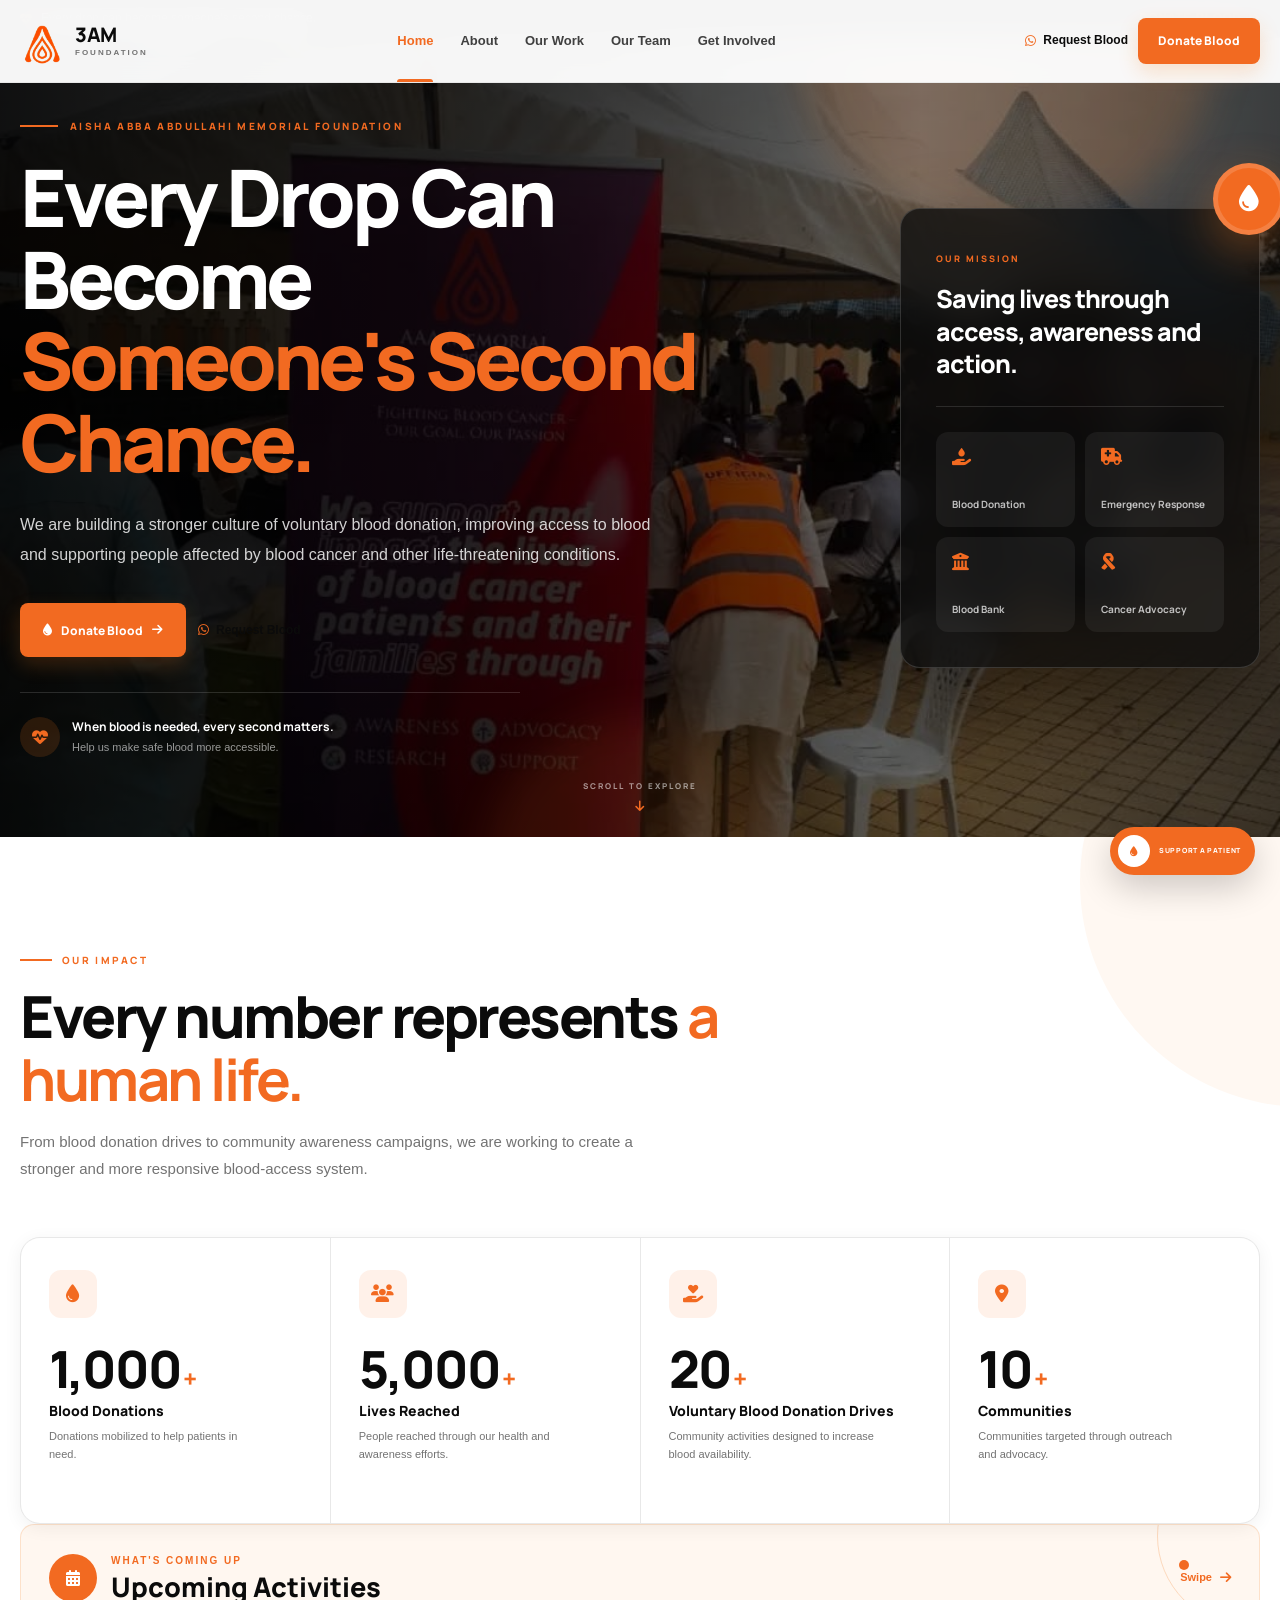
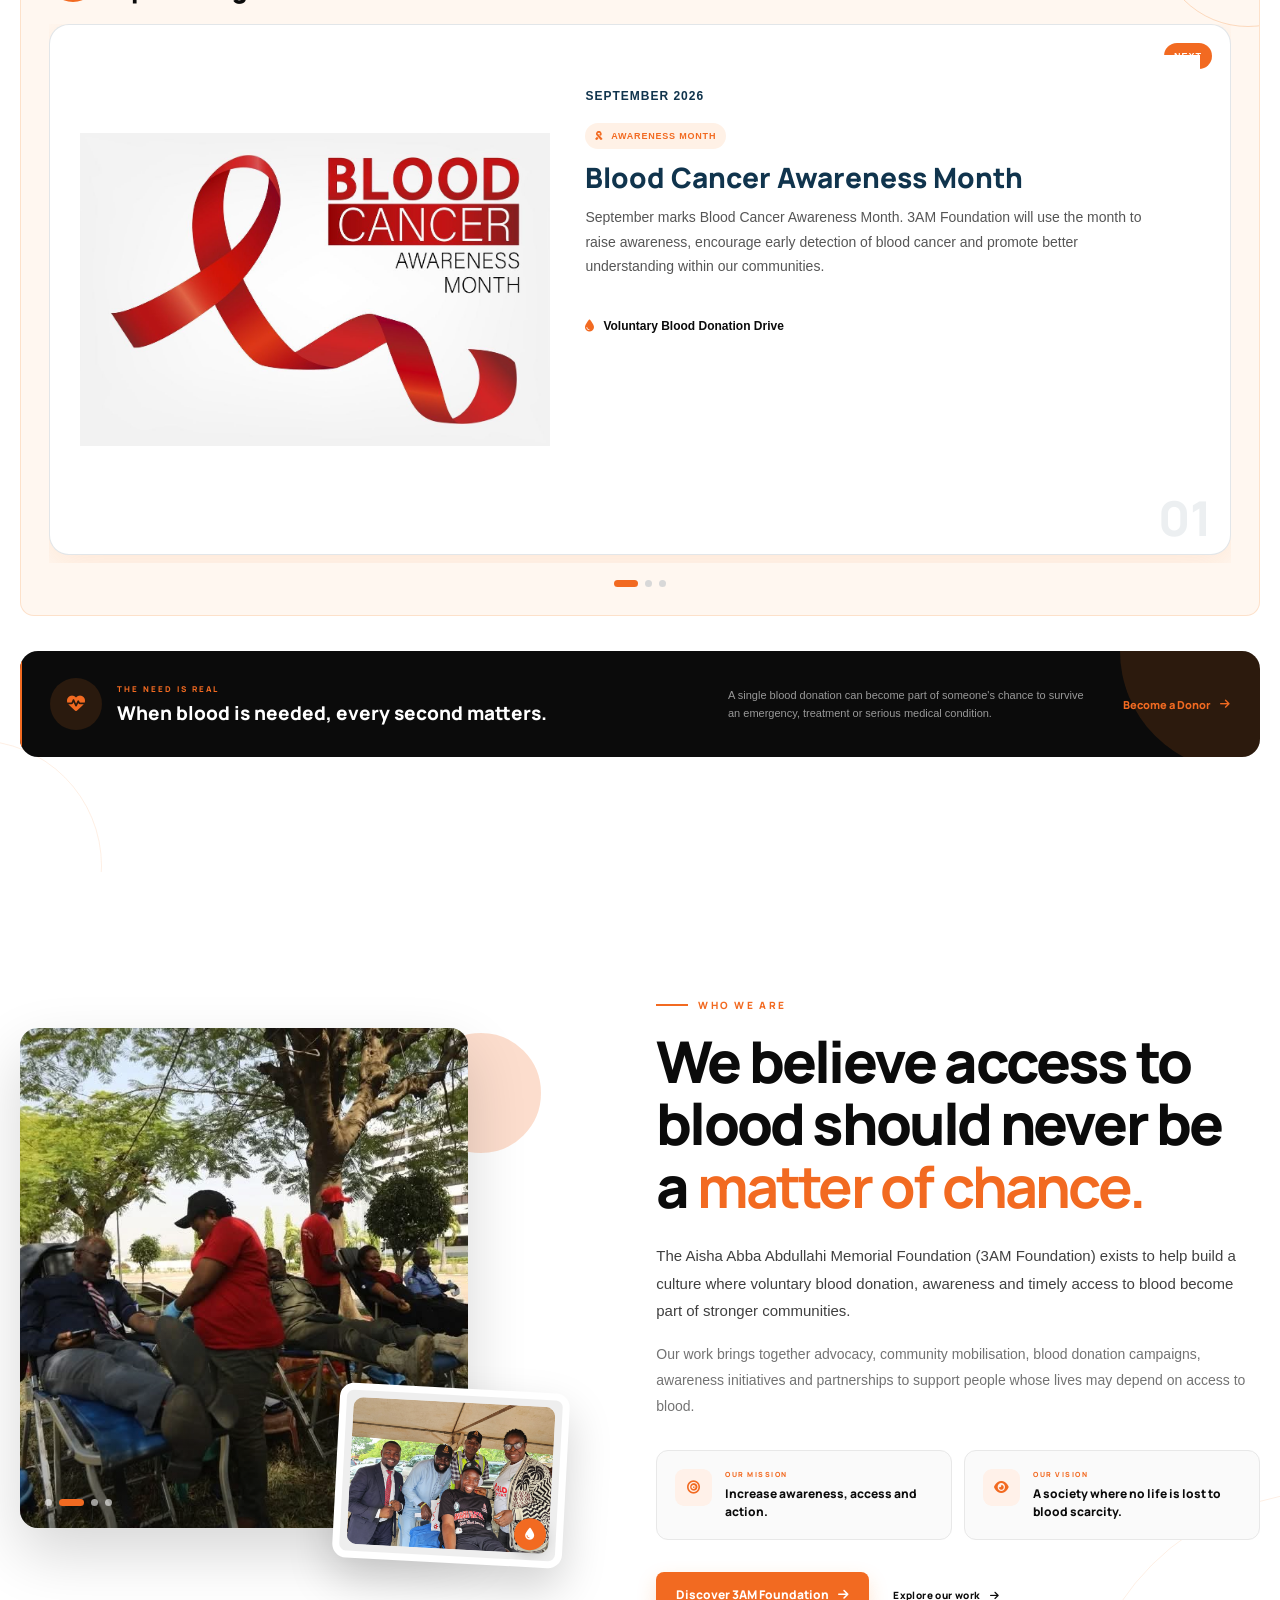
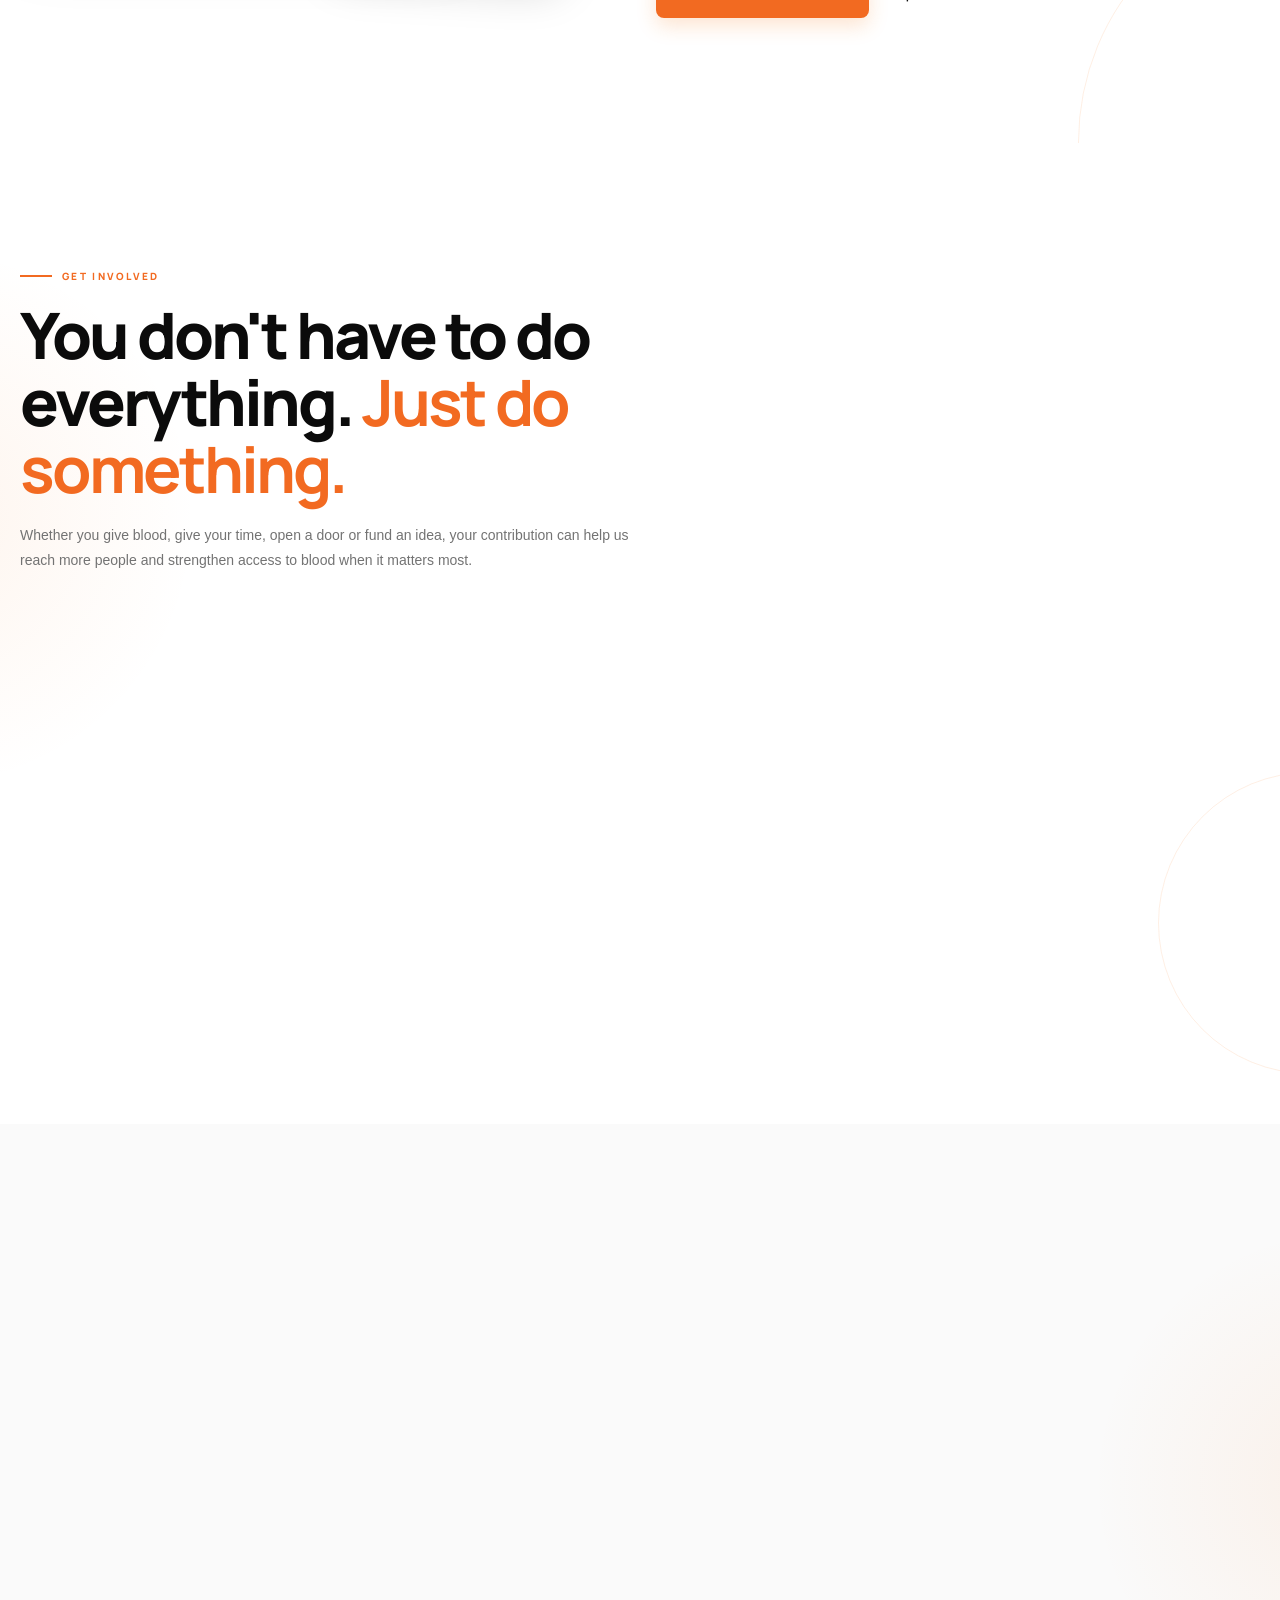
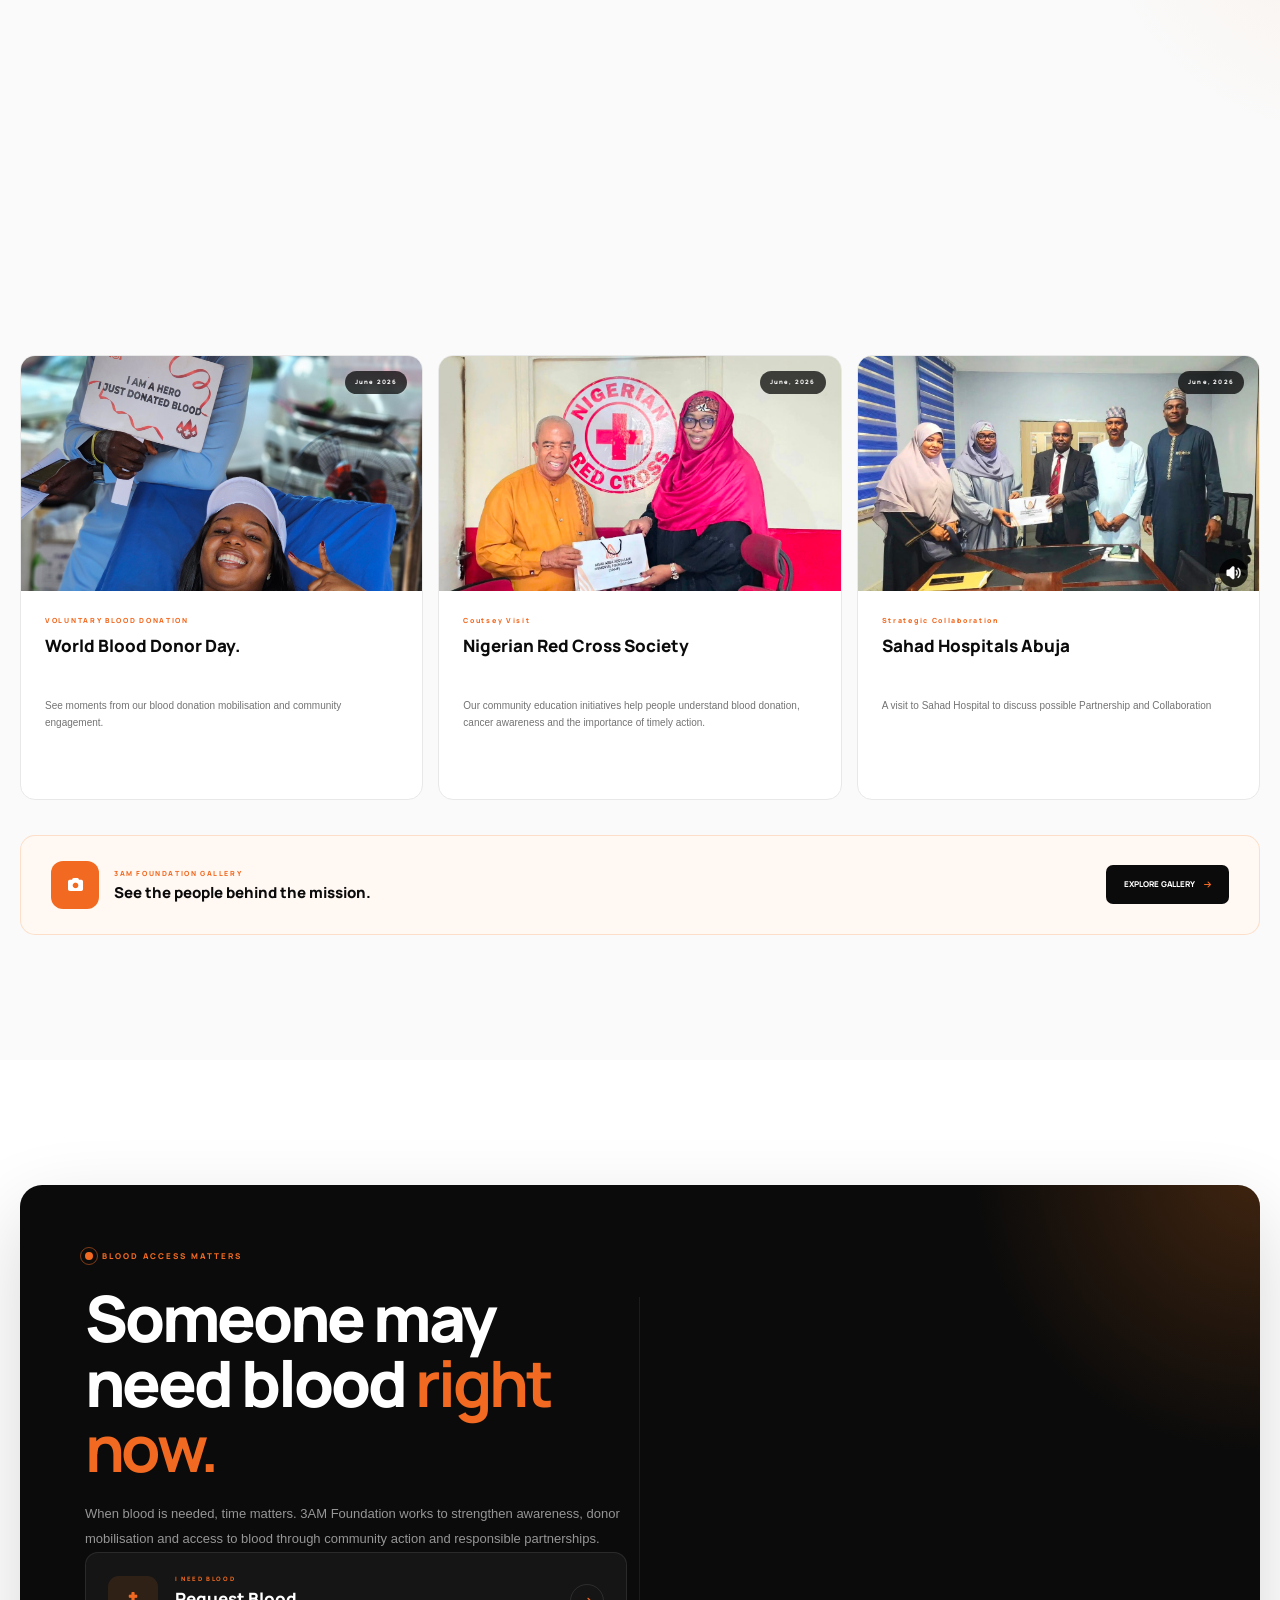
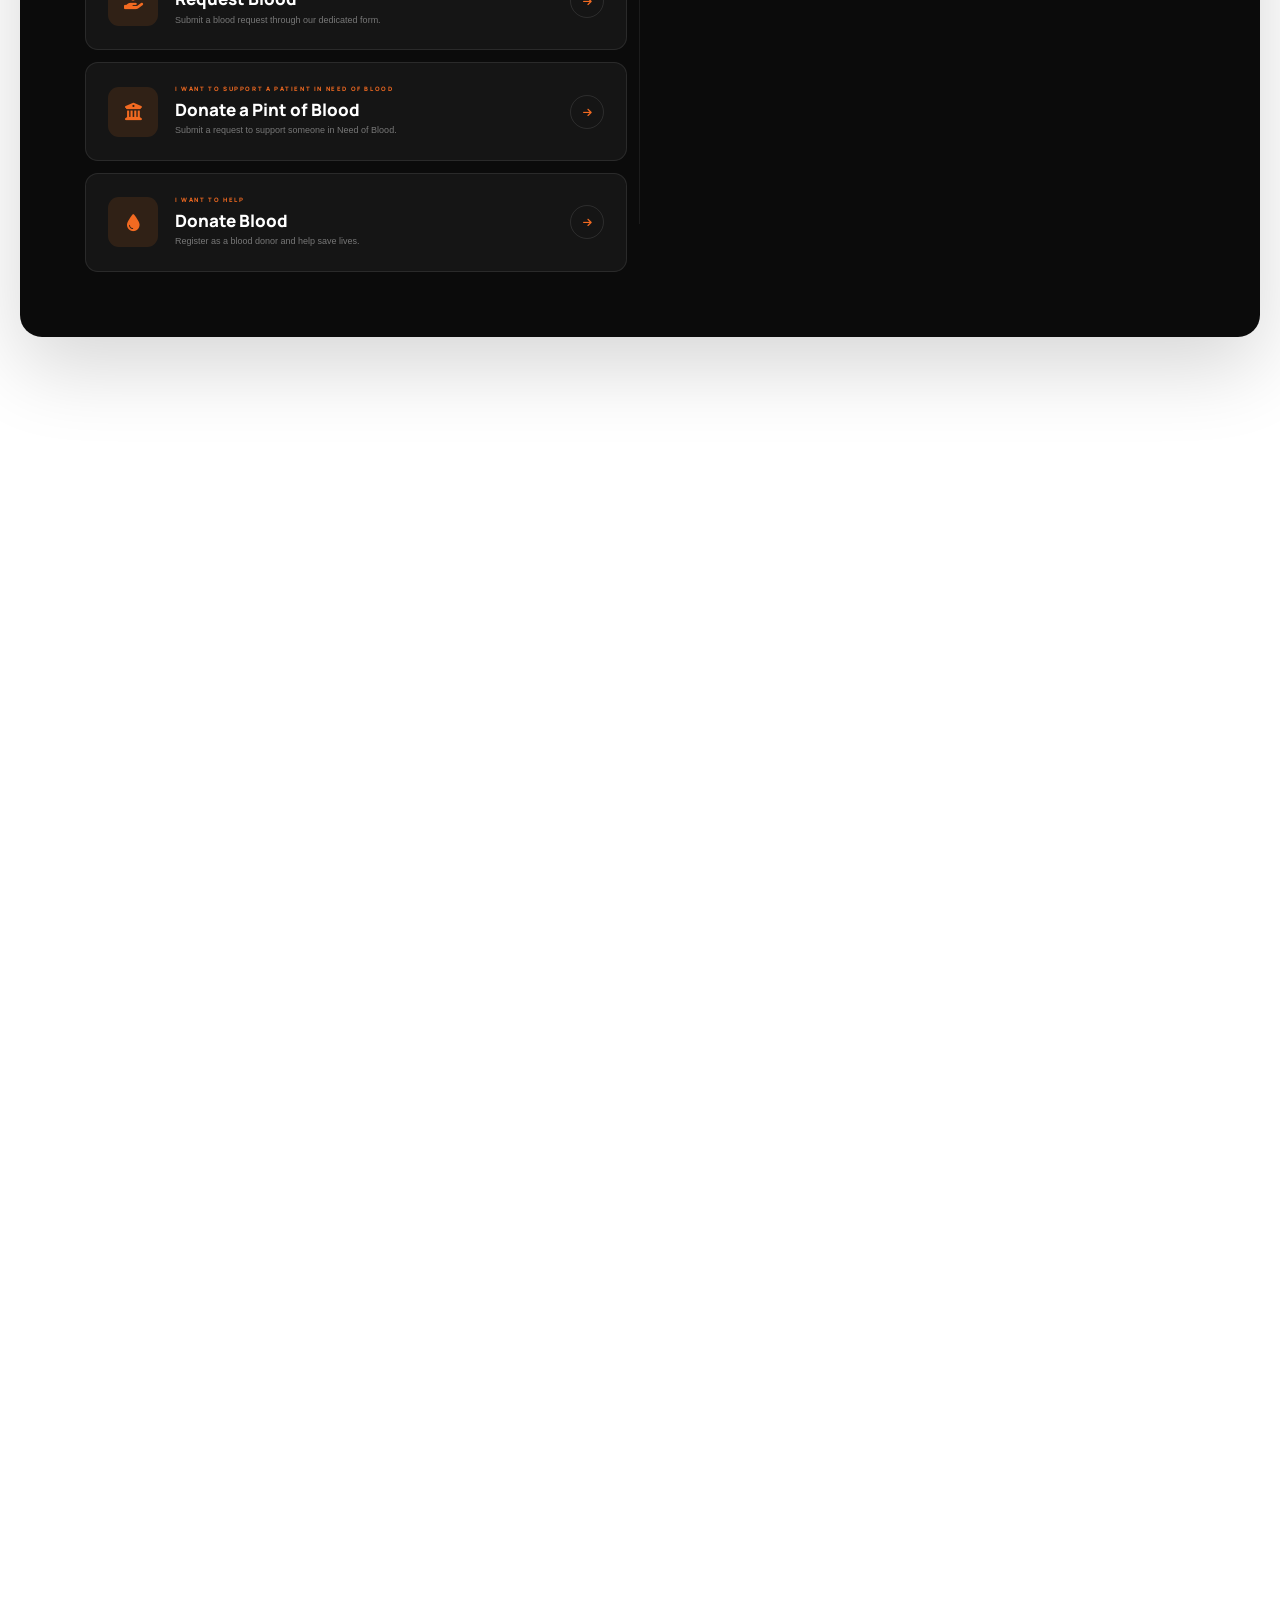
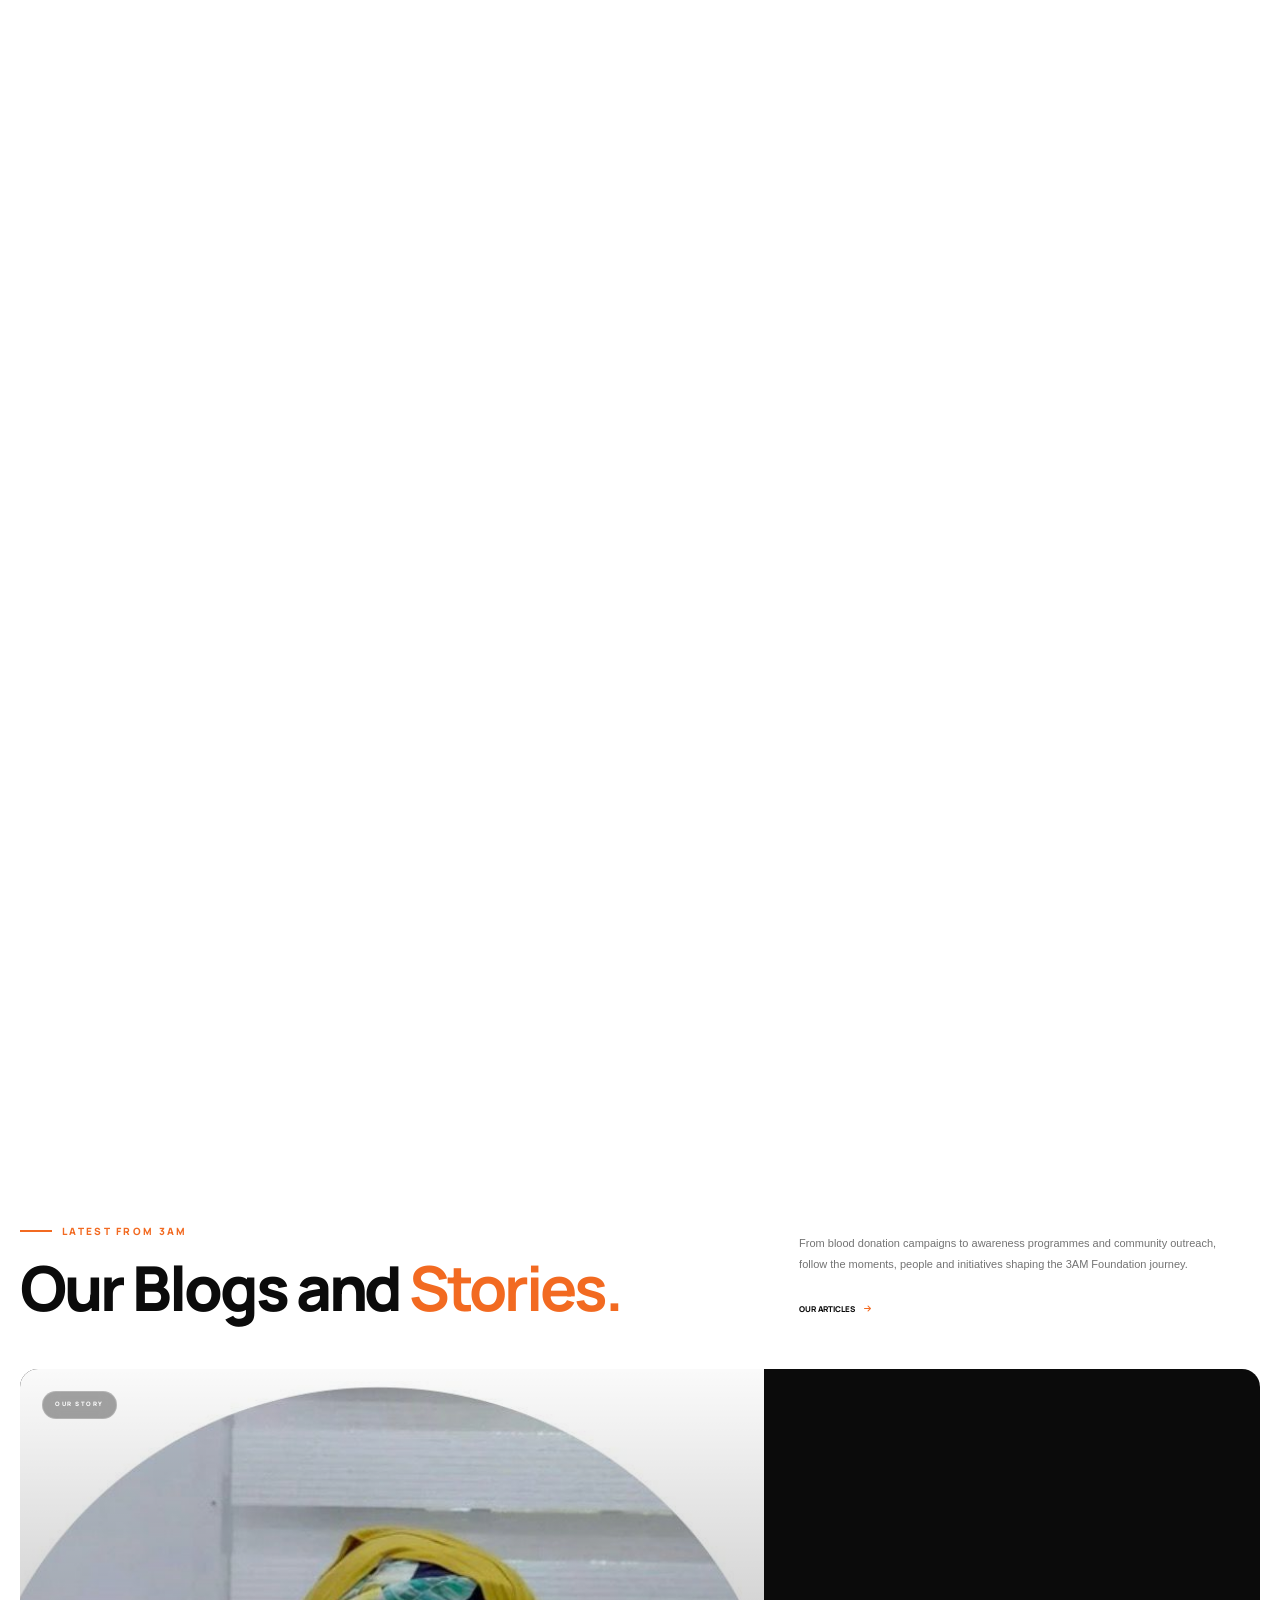
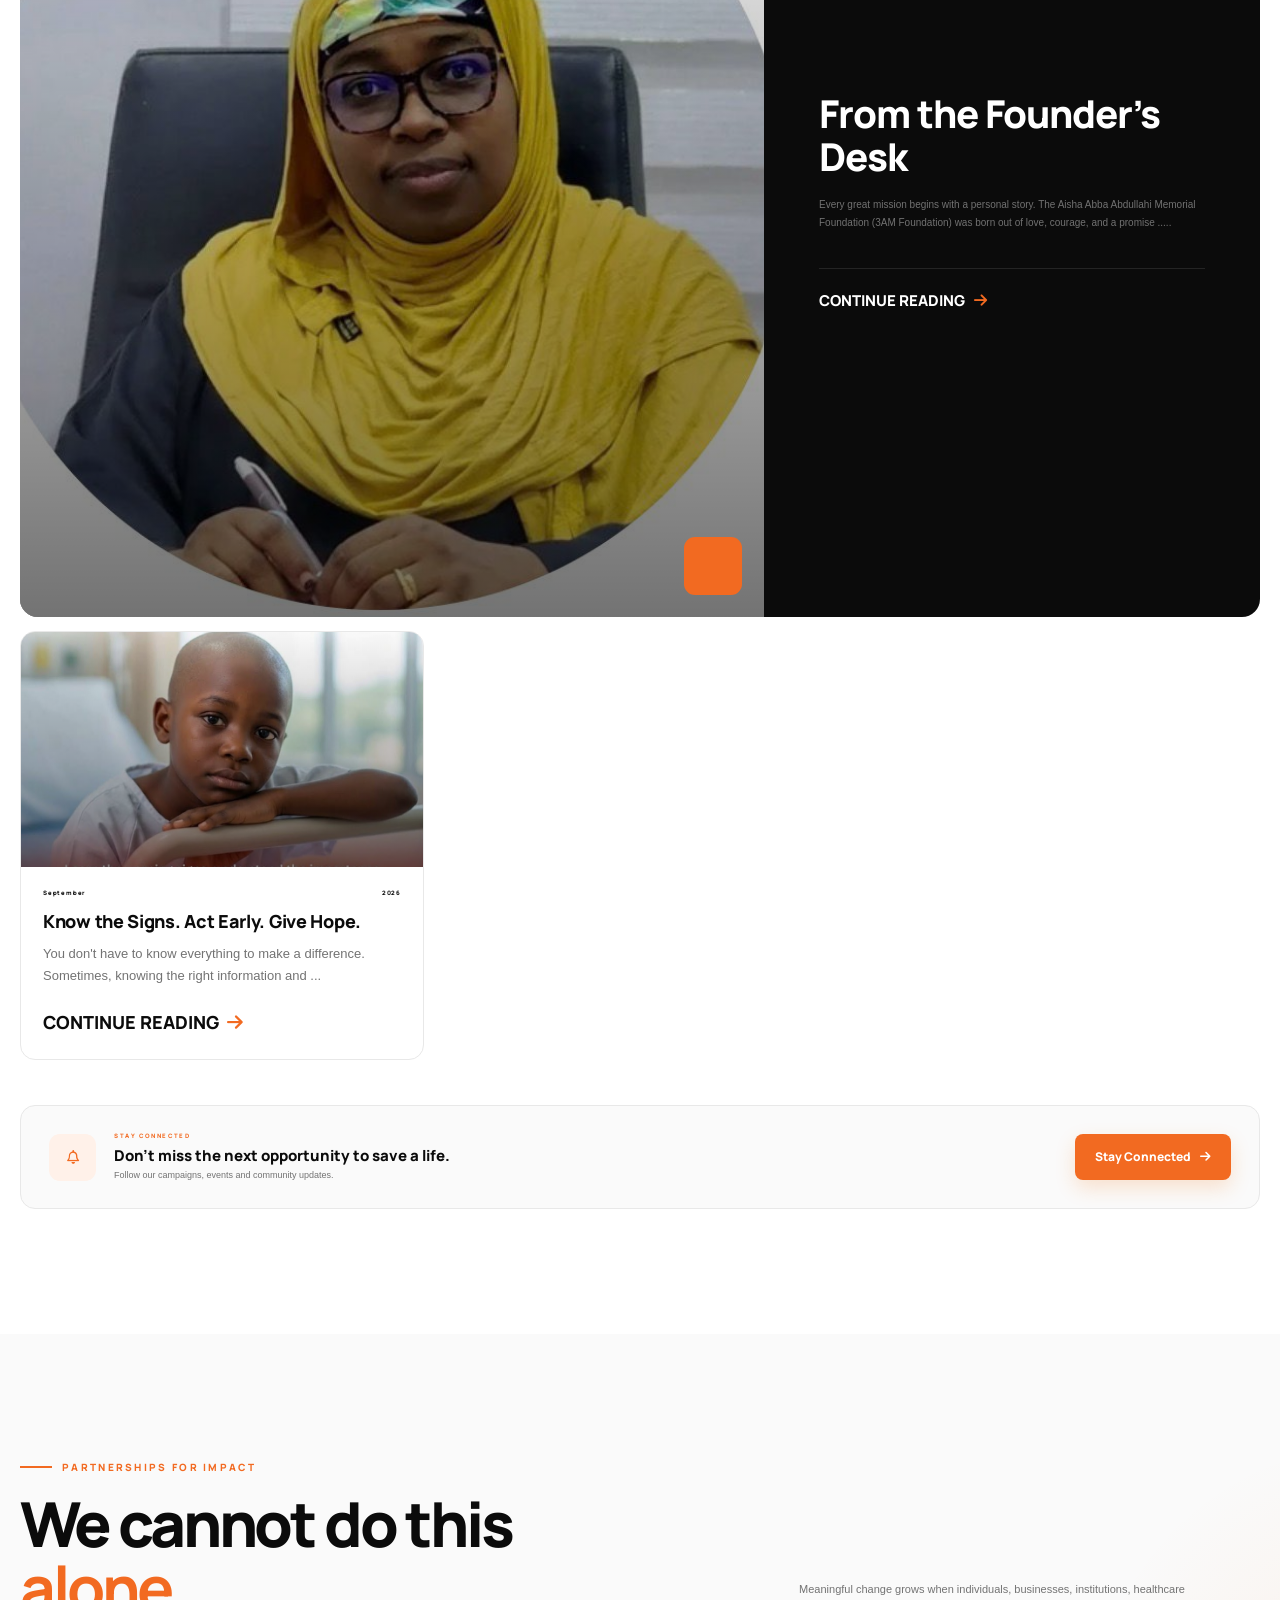
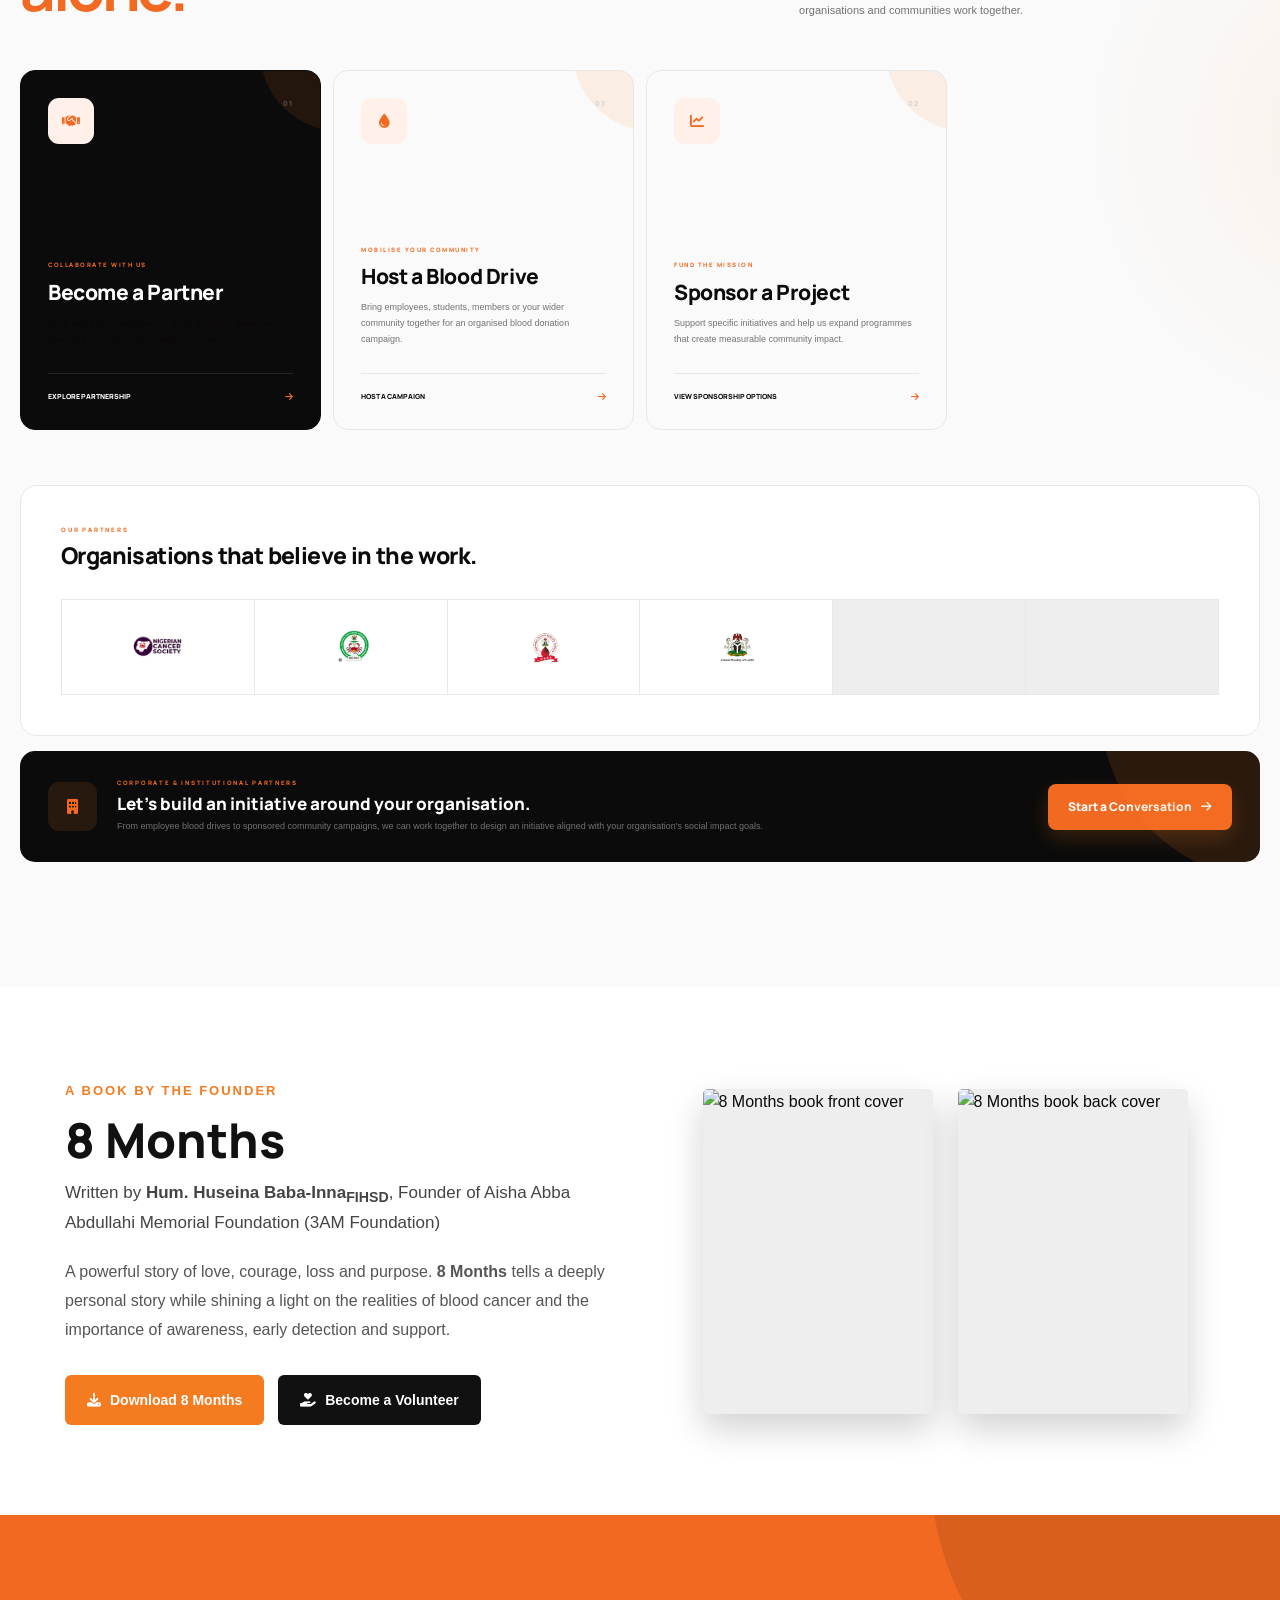
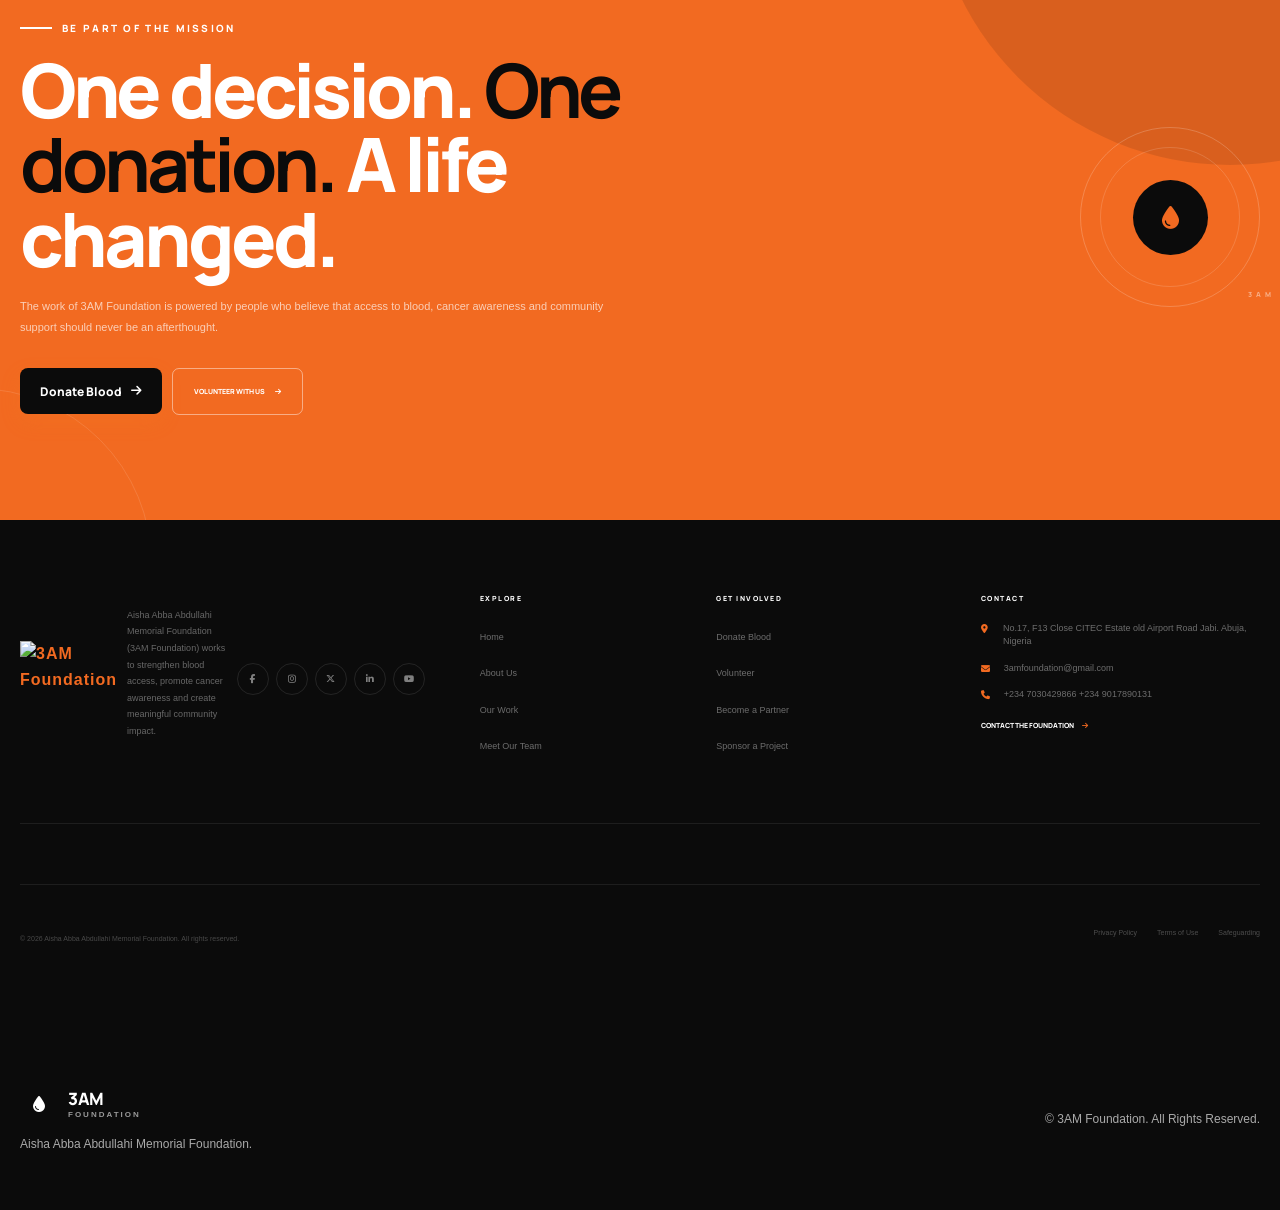
==== commit 0eafa6d2: "Add files via upload" ====
--- a/index.html
+++ b/index.html
@@ -3435,6 +3435,420 @@
 
 </section>
 
+<!-- ==================== 8 MONTHS BOOK SECTION ==================== -->
+<section class="eight-months-section" id="eight-months">
+
+    <div class="eight-months-container">
+
+        <div class="eight-months-content">
+
+            <span class="book-label">A BOOK BY THE FOUNDER</span>
+
+            <h2>8 Months</h2>
+
+            <p class="book-author">
+                Written by <strong>Hum. Huseina Baba-Inna<sub>FIHSD</sub></strong>, Founder of
+                Aisha Abba Abdullahi Memorial Foundation (3AM Foundation)
+            </p>
+
+            <p class="book-description">
+                A powerful story of love, courage, loss and purpose.
+                <strong>8 Months</strong> tells a deeply personal story
+                while shining a light on the realities of blood cancer
+                and the importance of awareness, early detection and support.
+            </p>
+
+            <div class="book-actions">
+
+                <!-- DOWNLOAD BOOK -->
+                <a href="documents/8 Months.pdf"
+                   class="book-btn download-btn"
+                   download>
+                    <i class="fa-solid fa-download"></i>
+                    Download 8 Months
+                </a>
+
+                <!-- VOLUNTEER LINK -->
+                <!-- Replace the href below with your actual volunteer form link -->
+                <a href="https://docs.google.com/forms/d/e/1FAIpQLSddK73RfBaNjS3_i4zn3b7RZe8CpChj0S3FUbEvh0quCpxQtQ/viewform"
+                   class="book-btn volunteer-btn"
+                   target="_blank"
+                   rel="noopener">
+                    <i class="fa-solid fa-hand-holding-heart"></i>
+                    Become a Volunteer
+                </a>
+
+            </div>
+
+        </div>
+
+
+        <!-- BOOK COVERS -->
+        <div class="book-covers">
+
+            <!-- FRONT COVER -->
+            <div class="book-cover front-cover"
+                 onclick="openBookImage('assets/books/8-months-front.jpg')">
+
+                <img src="images/8MONTHS COVER 1.jpeg"
+                     alt="8 Months book front cover">
+
+                <div class="cover-overlay">
+                    <i class="fa-solid fa-magnifying-glass-plus"></i>
+                    <span>View Cover</span>
+                </div>
+
+            </div>
+
+
+            <!-- BACK COVER -->
+            <div class="book-cover back-cover"
+                 onclick="openBookImage('assets/books/8-months-back.jpg')">
+
+                <img src="images/8MONTHS COVER 2.jpeg"
+                     alt="8 Months book back cover">
+
+                <div class="cover-overlay">
+                    <i class="fa-solid fa-magnifying-glass-plus"></i>
+                    <span>View Cover</span>
+                </div>
+
+            </div>
+
+        </div>
+
+    </div>
+
+</section>
+
+
+<!-- ==================== BOOK IMAGE VIEWER ==================== -->
+<div class="book-image-modal" id="bookImageModal">
+
+    <button class="book-modal-close"
+            onclick="closeBookImage()"
+            aria-label="Close">
+        &times;
+    </button>
+
+    <img id="bookModalImage"
+         src=""
+         alt="8 Months book cover">
+
+</div>
+
+
+<!-- ==================== BOOK SECTION STYLES ==================== -->
+<style>
+
+.eight-months-section {
+    padding: 90px 20px;
+    background: #ffffff;
+}
+
+.eight-months-container {
+    max-width: 1150px;
+    margin: auto;
+    display: flex;
+    align-items: center;
+    justify-content: space-between;
+    gap: 70px;
+}
+
+
+/* TEXT AREA */
+
+.eight-months-content {
+    flex: 1;
+    max-width: 540px;
+}
+
+.book-label {
+    display: inline-block;
+    color: #f47b20;
+    font-size: 13px;
+    font-weight: 700;
+    letter-spacing: 2px;
+    margin-bottom: 12px;
+}
+
+.eight-months-content h2 {
+    margin: 0 0 12px;
+    font-size: 48px;
+    line-height: 1.1;
+    color: #111111;
+}
+
+.book-author {
+    font-size: 17px;
+    line-height: 1.7;
+    color: #444444;
+    margin-bottom: 20px;
+}
+
+.book-description {
+    font-size: 16px;
+    line-height: 1.8;
+    color: #555555;
+    margin-bottom: 30px;
+}
+
+
+/* BUTTONS */
+
+.book-actions {
+    display: flex;
+    flex-wrap: wrap;
+    gap: 14px;
+}
+
+.book-btn {
+    display: inline-flex;
+    align-items: center;
+    justify-content: center;
+    gap: 9px;
+    padding: 14px 22px;
+    border-radius: 6px;
+    text-decoration: none;
+    font-size: 14px;
+    font-weight: 700;
+    transition: 0.3s ease;
+}
+
+.download-btn {
+    background: #f47b20;
+    color: #ffffff;
+}
+
+.download-btn:hover {
+    background: #d96512;
+    transform: translateY(-2px);
+}
+
+.volunteer-btn {
+    background: #111111;
+    color: #ffffff;
+}
+
+.volunteer-btn:hover {
+    background: #333333;
+    transform: translateY(-2px);
+}
+
+
+/* BOOK COVERS */
+
+.book-covers {
+    flex: 1;
+    display: flex;
+    justify-content: center;
+    align-items: center;
+    gap: 25px;
+}
+
+.book-cover {
+    width: 230px;
+    height: 325px;
+    position: relative;
+    overflow: hidden;
+    border-radius: 5px;
+    cursor: pointer;
+    box-shadow: 0 15px 35px rgba(0, 0, 0, 0.18);
+    transition: 0.35s ease;
+    background: #eeeeee;
+}
+
+.book-cover:hover {
+    transform: translateY(-8px);
+    box-shadow: 0 20px 45px rgba(0, 0, 0, 0.25);
+}
+
+.book-cover img {
+    width: 100%;
+    height: 100%;
+    object-fit: cover;
+    display: block;
+}
+
+
+/* HOVER OVERLAY */
+
+.cover-overlay {
+    position: absolute;
+    inset: 0;
+    background: rgba(0, 0, 0, 0.58);
+    color: #ffffff;
+    display: flex;
+    flex-direction: column;
+    align-items: center;
+    justify-content: center;
+    gap: 8px;
+    opacity: 0;
+    transition: 0.3s ease;
+}
+
+.book-cover:hover .cover-overlay {
+    opacity: 1;
+}
+
+.cover-overlay i {
+    font-size: 25px;
+}
+
+.cover-overlay span {
+    font-size: 13px;
+    font-weight: 600;
+}
+
+
+/* IMAGE MODAL */
+
+.book-image-modal {
+    position: fixed;
+    inset: 0;
+    background: rgba(0, 0, 0, 0.92);
+    display: none;
+    align-items: center;
+    justify-content: center;
+    padding: 30px;
+    z-index: 99999;
+}
+
+.book-image-modal.active {
+    display: flex;
+}
+
+.book-image-modal img {
+    max-width: 90%;
+    max-height: 90vh;
+    object-fit: contain;
+    border-radius: 4px;
+}
+
+.book-modal-close {
+    position: absolute;
+    top: 20px;
+    right: 30px;
+    border: none;
+    background: transparent;
+    color: #ffffff;
+    font-size: 42px;
+    cursor: pointer;
+    line-height: 1;
+}
+
+
+/* MOBILE */
+
+@media (max-width: 850px) {
+
+    .eight-months-container {
+        flex-direction: column;
+        text-align: center;
+        gap: 45px;
+    }
+
+    .eight-months-content {
+        max-width: 650px;
+    }
+
+    .eight-months-content h2 {
+        font-size: 40px;
+    }
+
+    .book-actions {
+        justify-content: center;
+    }
+
+    .book-covers {
+        width: 100%;
+        gap: 15px;
+    }
+
+    .book-cover {
+        width: 45%;
+        max-width: 210px;
+        height: 295px;
+    }
+
+}
+
+
+@media (max-width: 500px) {
+
+    .eight-months-section {
+        padding: 65px 15px;
+    }
+
+    .book-covers {
+        gap: 12px;
+    }
+
+    .book-cover {
+        height: 245px;
+    }
+
+    .eight-months-content h2 {
+        font-size: 35px;
+    }
+
+    .book-btn {
+        width: 100%;
+    }
+
+}
+
+</style>
+
+
+<!-- ==================== BOOK SECTION JAVASCRIPT ==================== -->
+<script>
+
+function openBookImage(imageSrc) {
+
+    const modal = document.getElementById("bookImageModal");
+    const modalImage = document.getElementById("bookModalImage");
+
+    modalImage.src = imageSrc;
+    modal.classList.add("active");
+
+    document.body.style.overflow = "hidden";
+}
+
+
+function closeBookImage() {
+
+    const modal = document.getElementById("bookImageModal");
+
+    modal.classList.remove("active");
+
+    document.body.style.overflow = "";
+}
+
+
+/* CLOSE WHEN CLICKING OUTSIDE THE IMAGE */
+
+document.getElementById("bookImageModal").addEventListener("click", function(event) {
+
+    if (event.target === this) {
+        closeBookImage();
+    }
+
+});
+
+
+/* CLOSE WITH ESC KEY */
+
+document.addEventListener("keydown", function(event) {
+
+    if (event.key === "Escape") {
+        closeBookImage();
+    }
+
+});
+
+</script>
+
 
 
 <!-- ==================================================
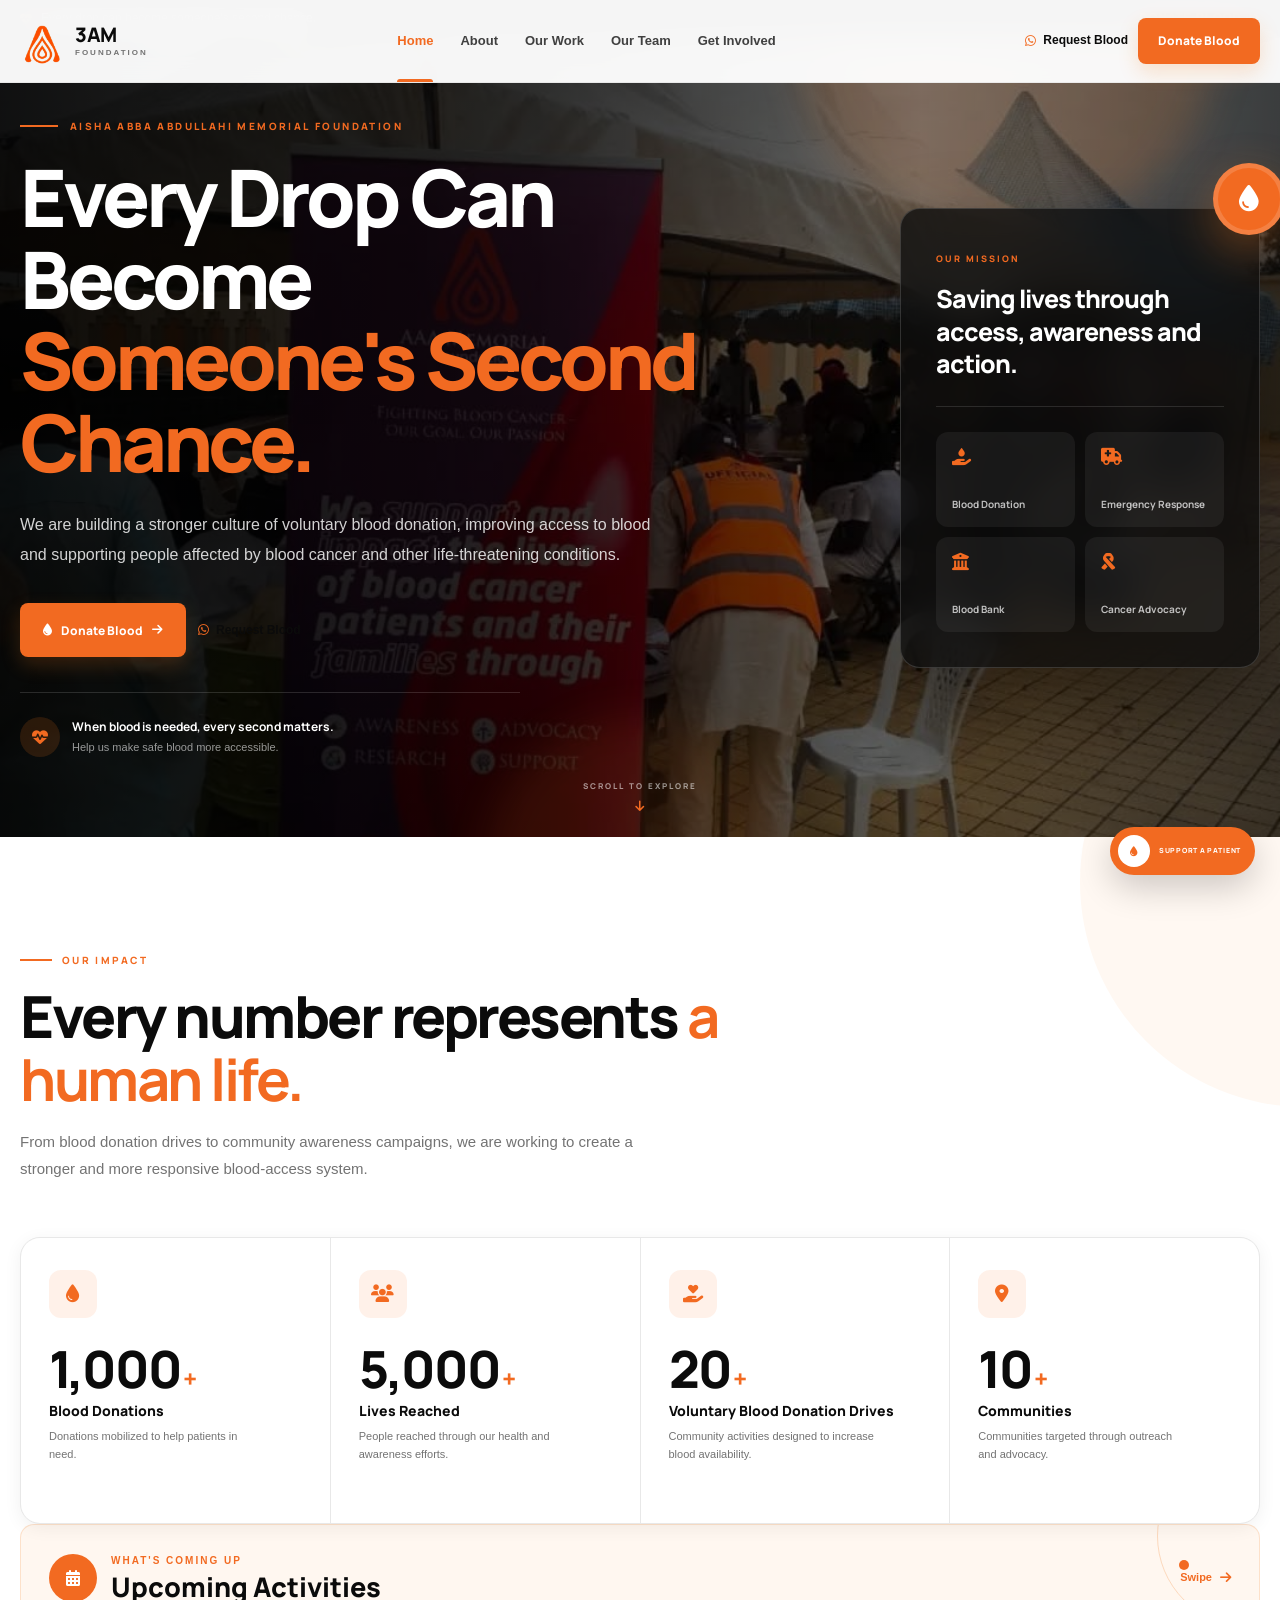
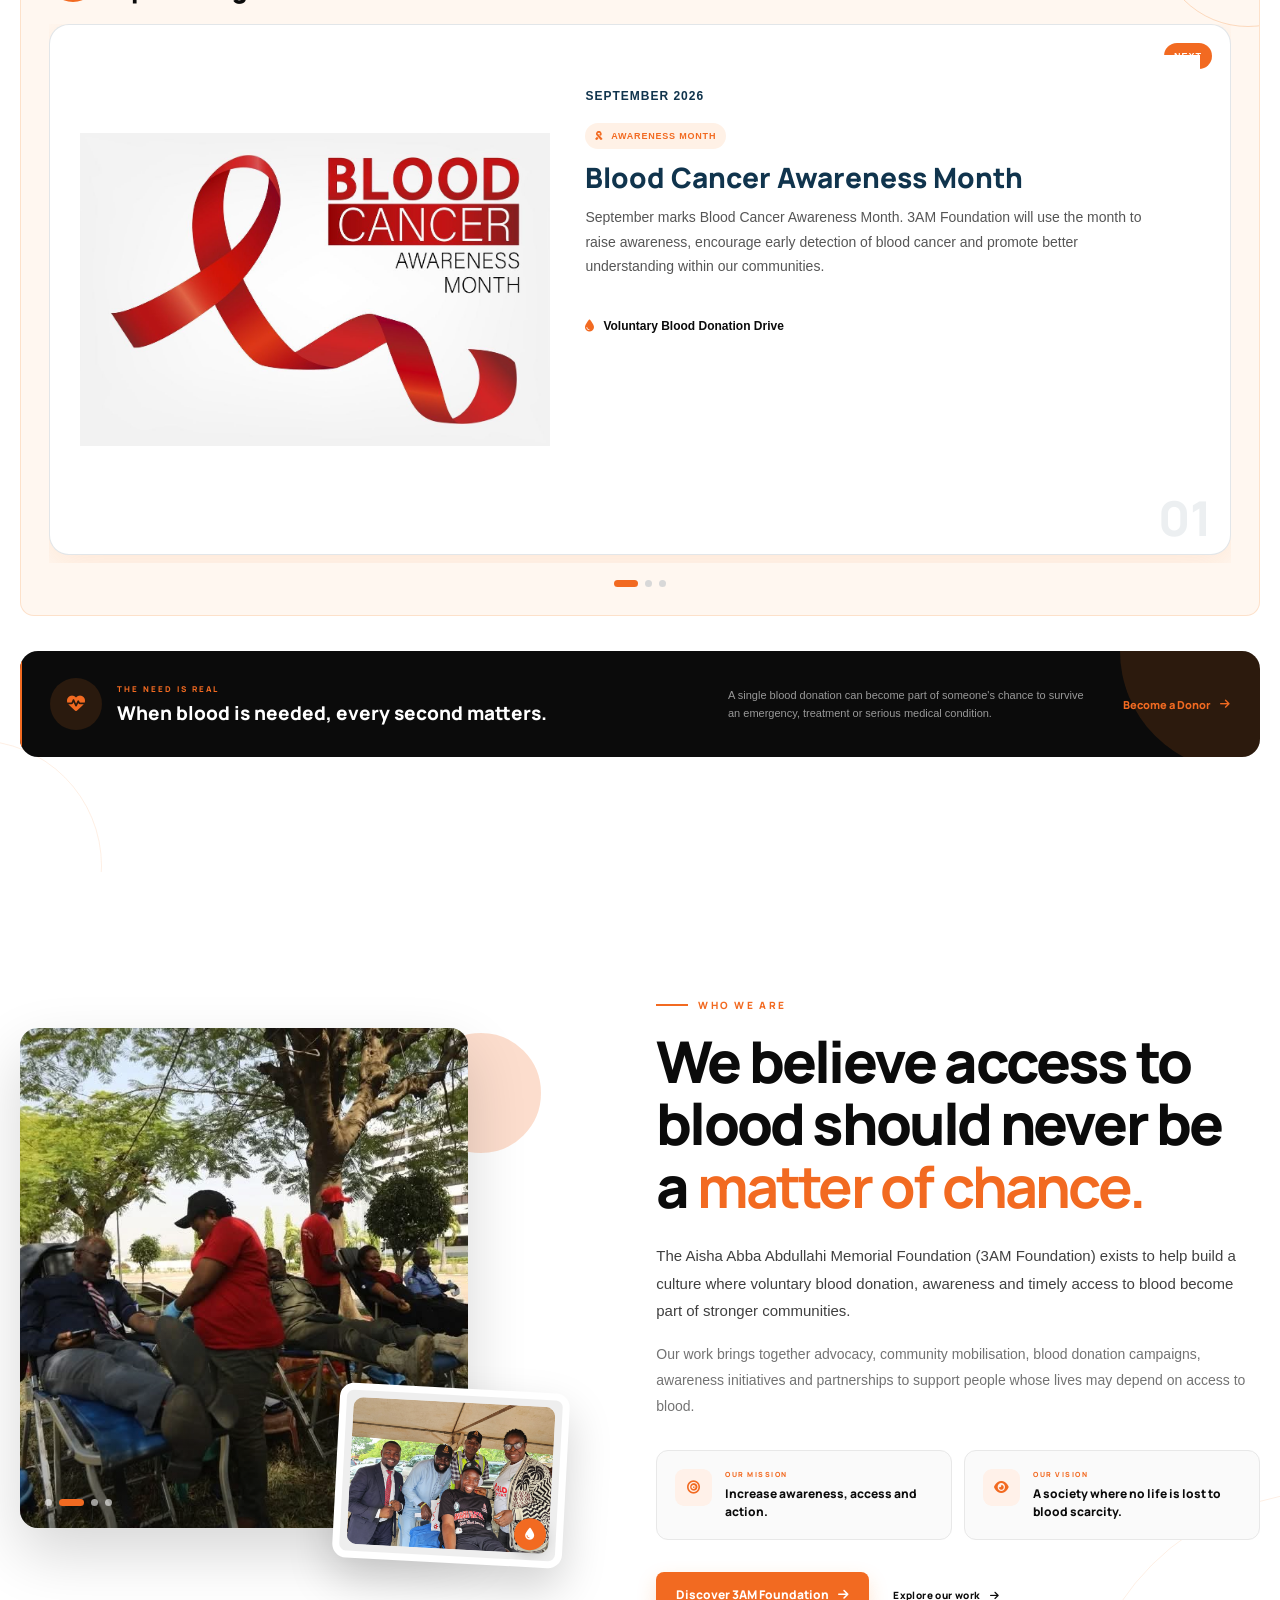
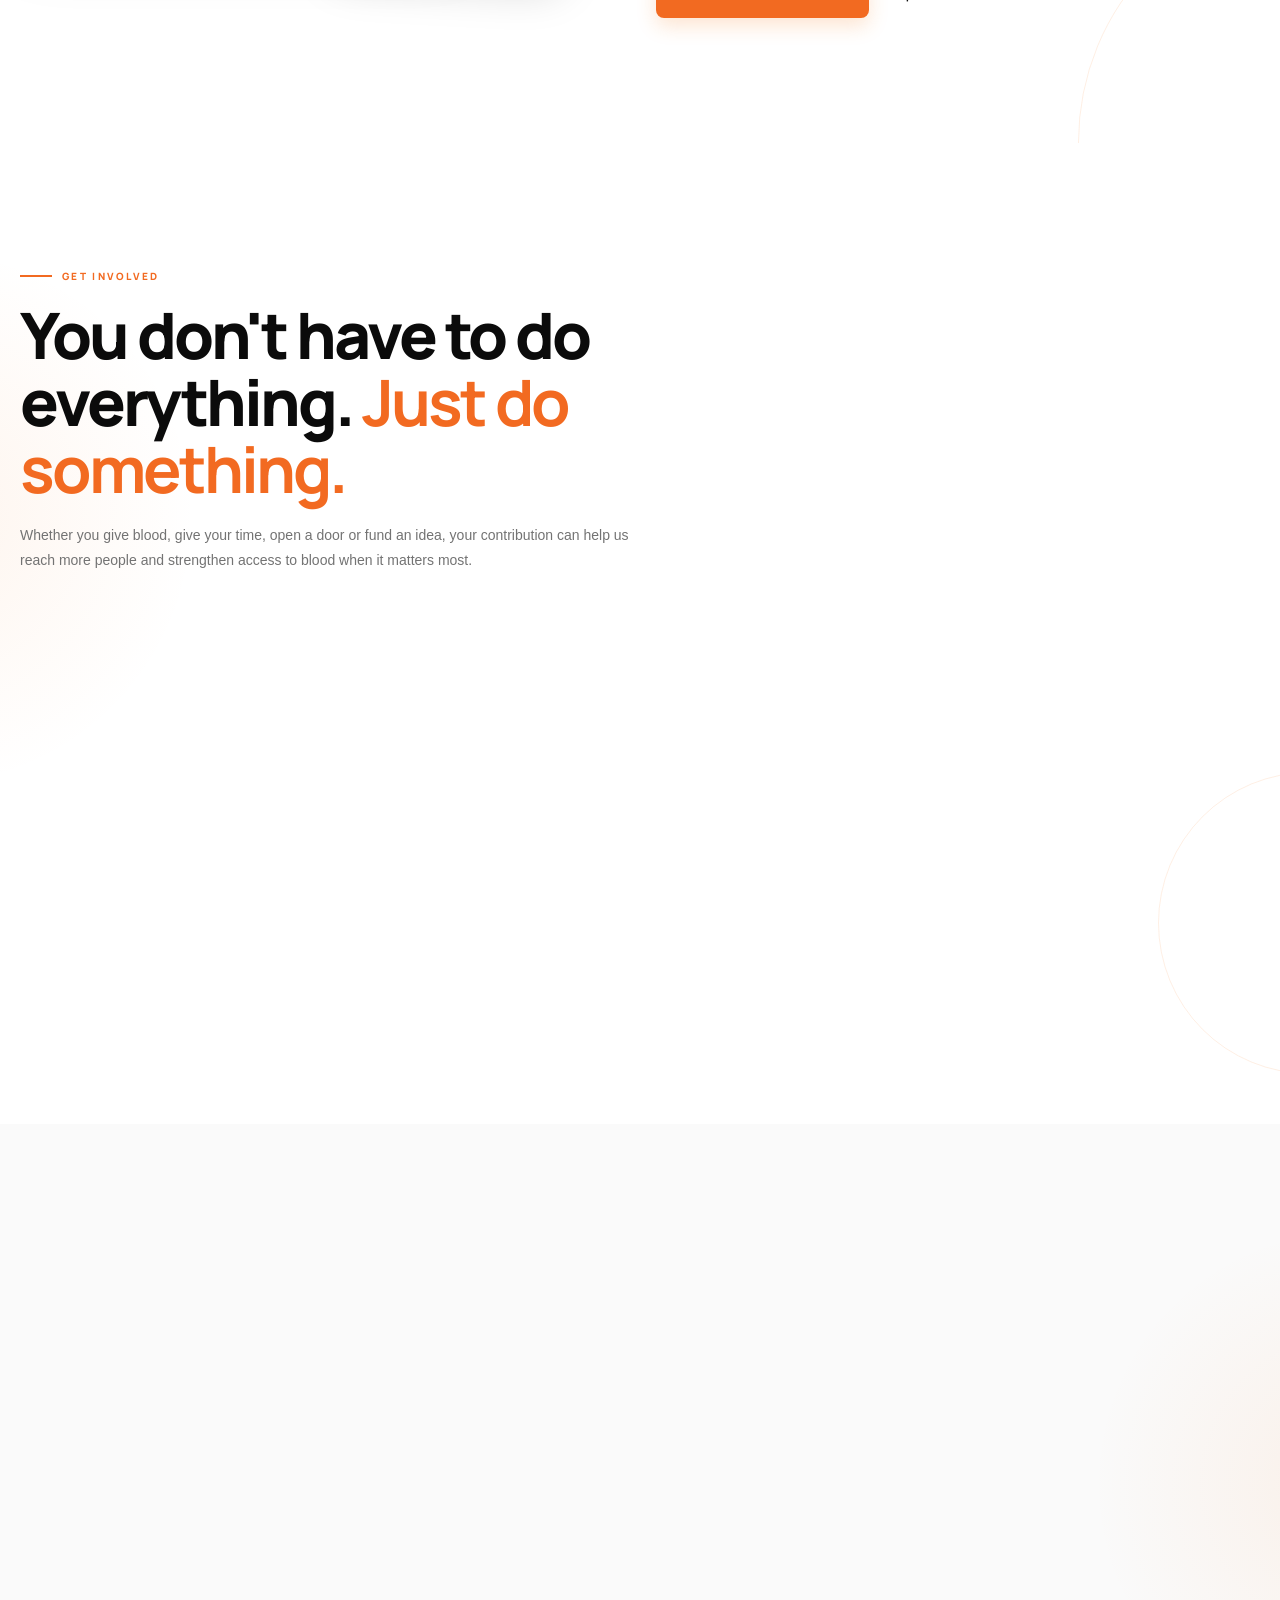
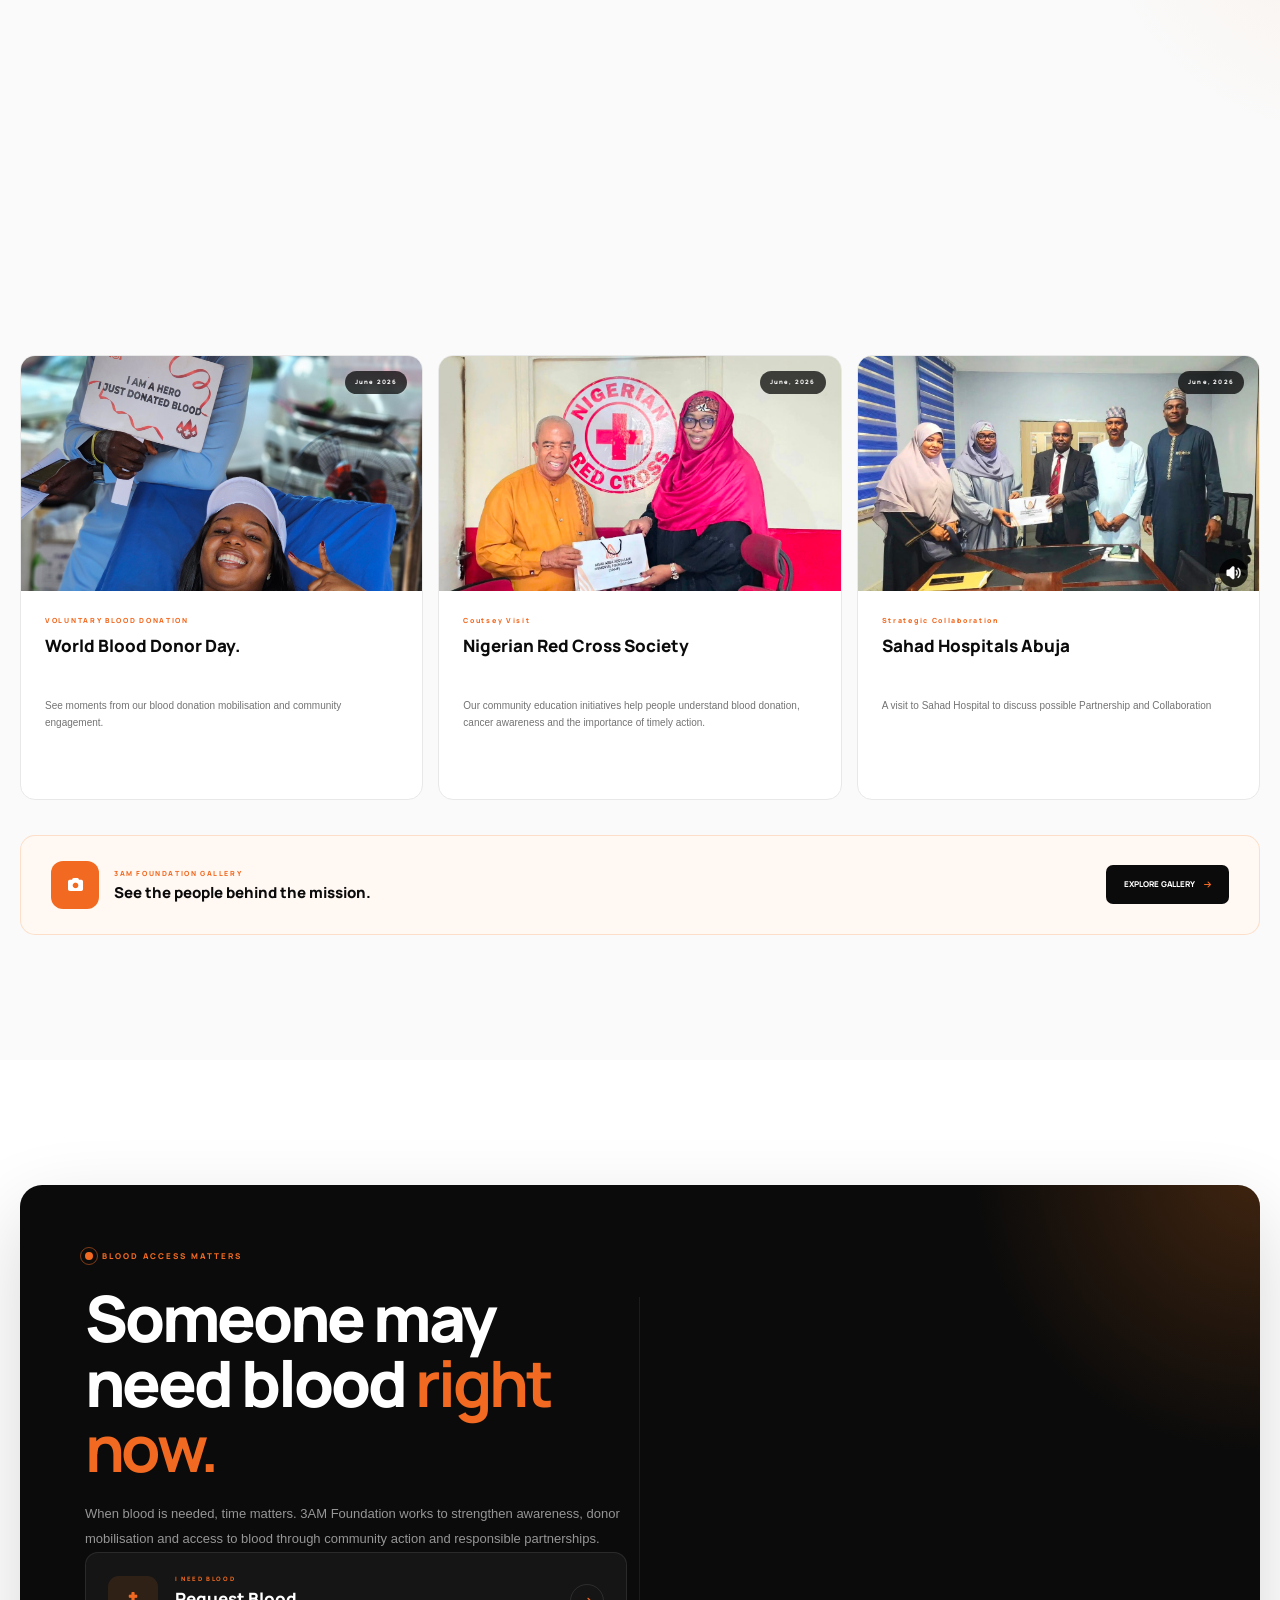
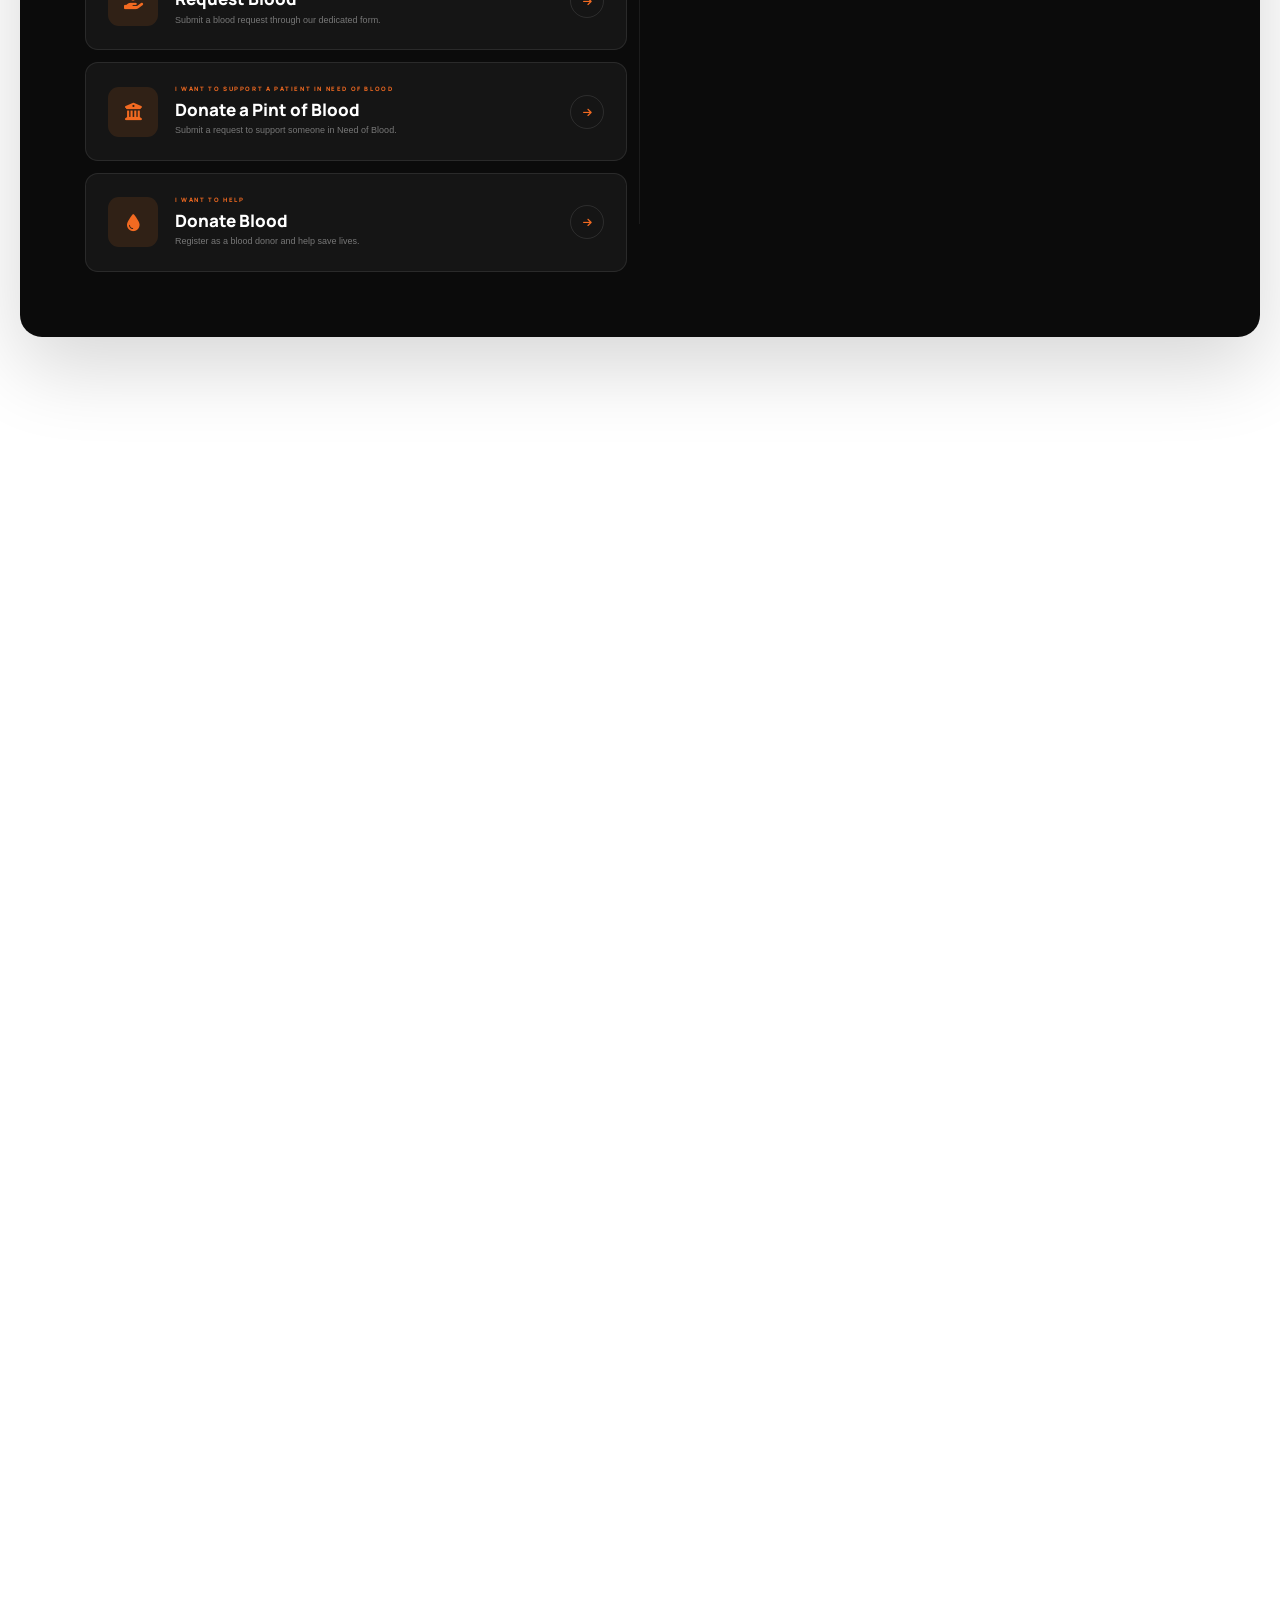
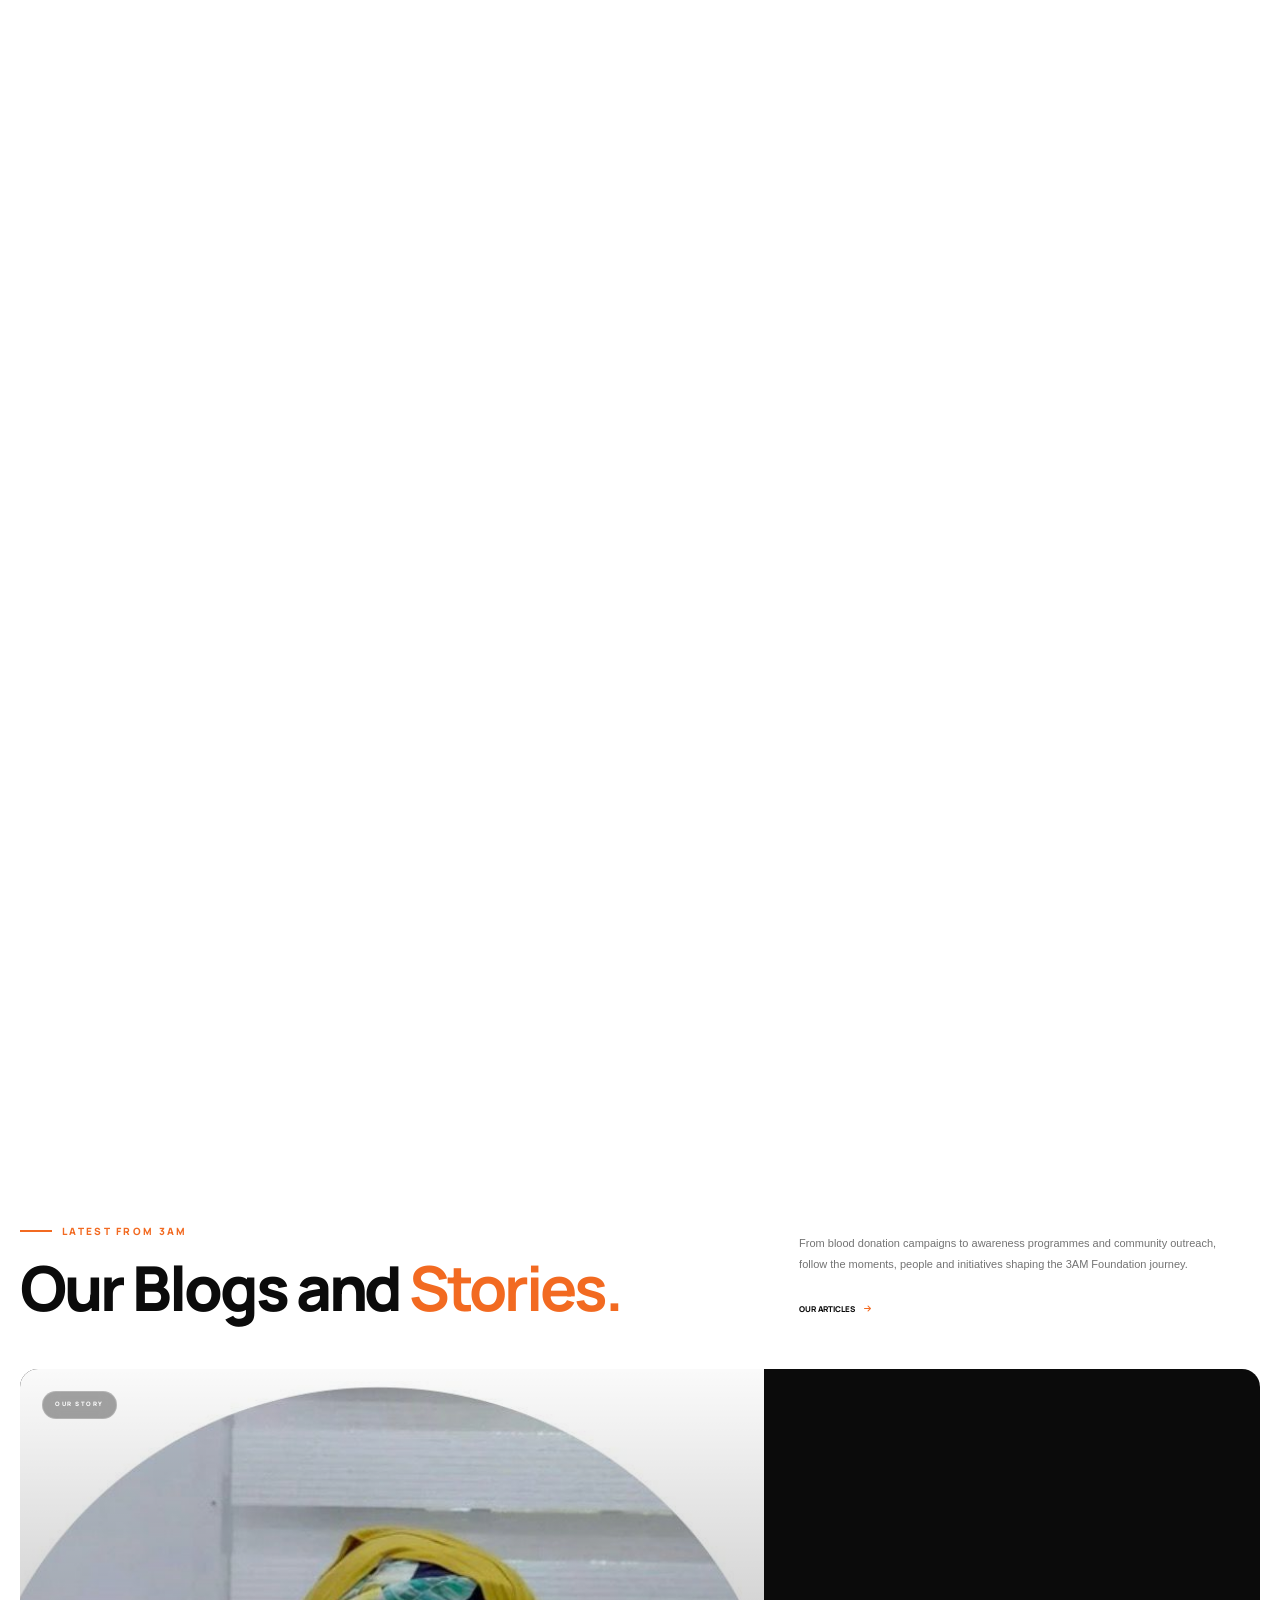
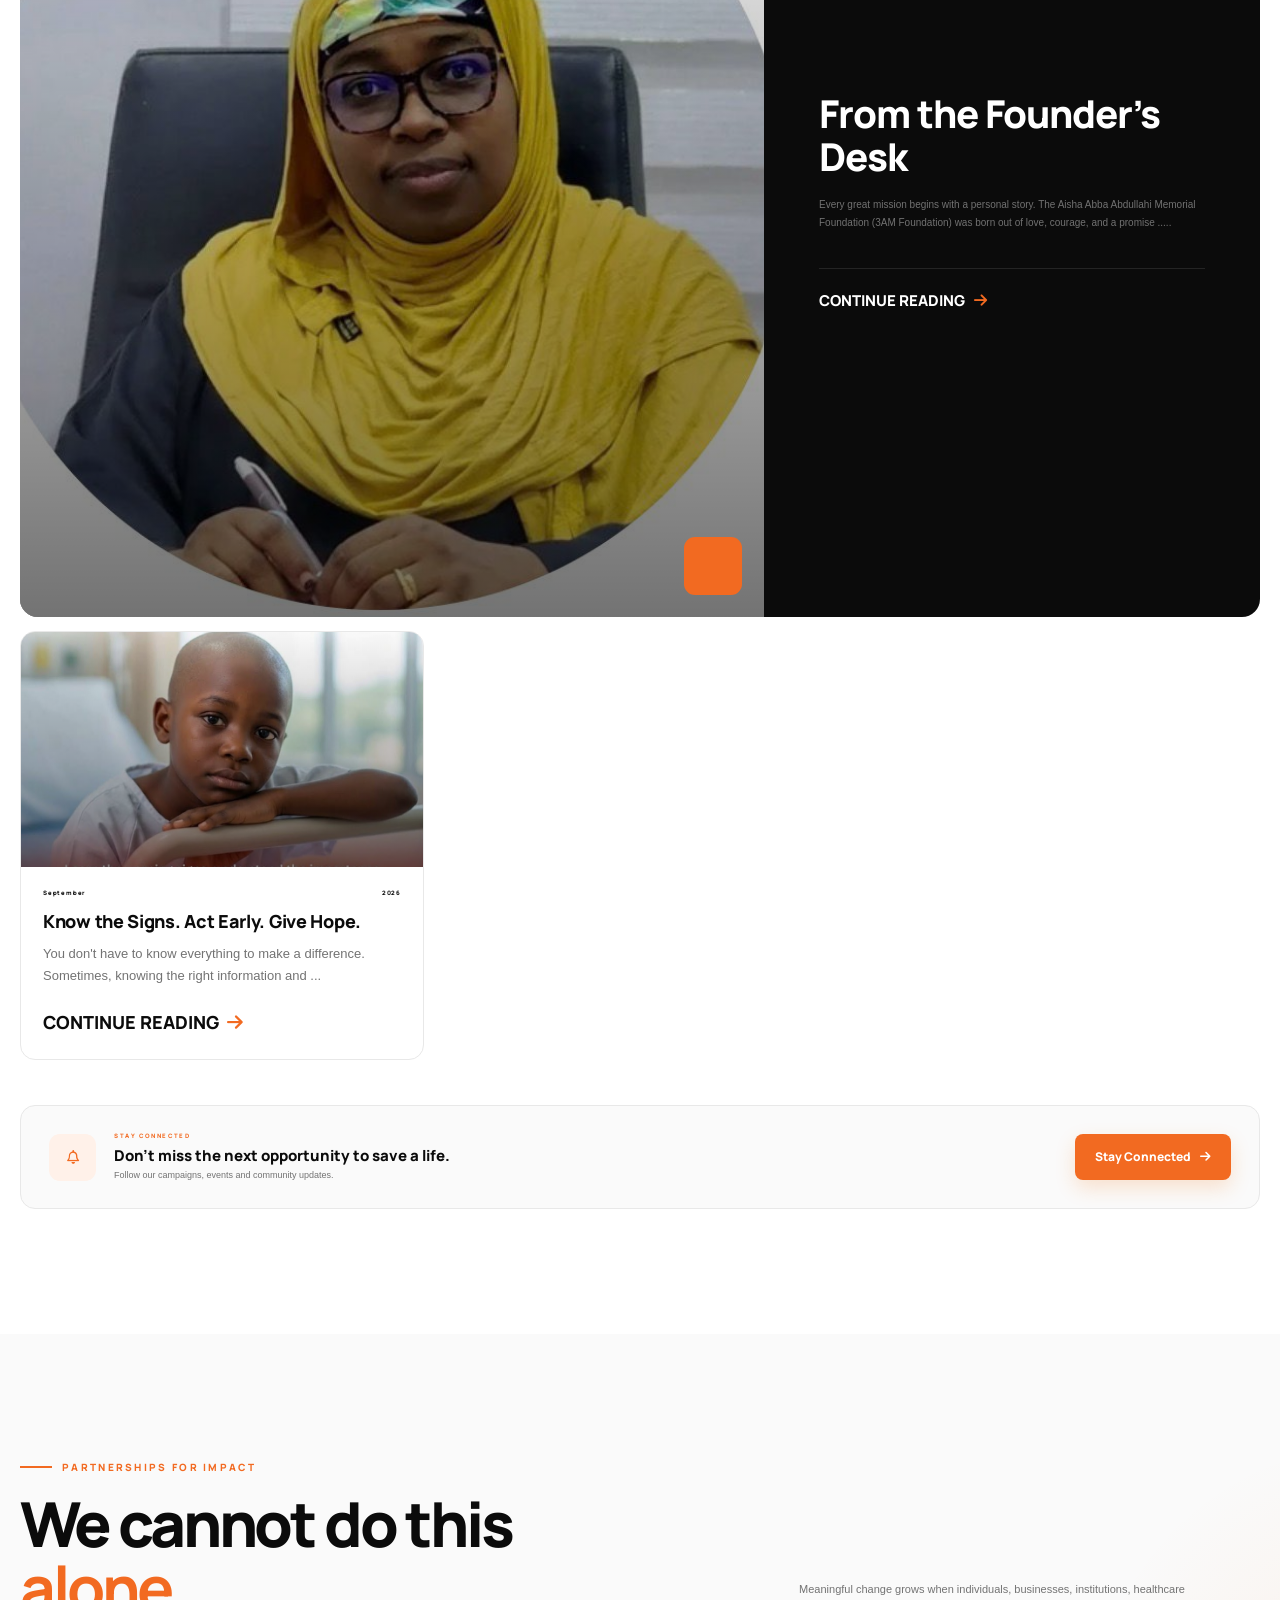
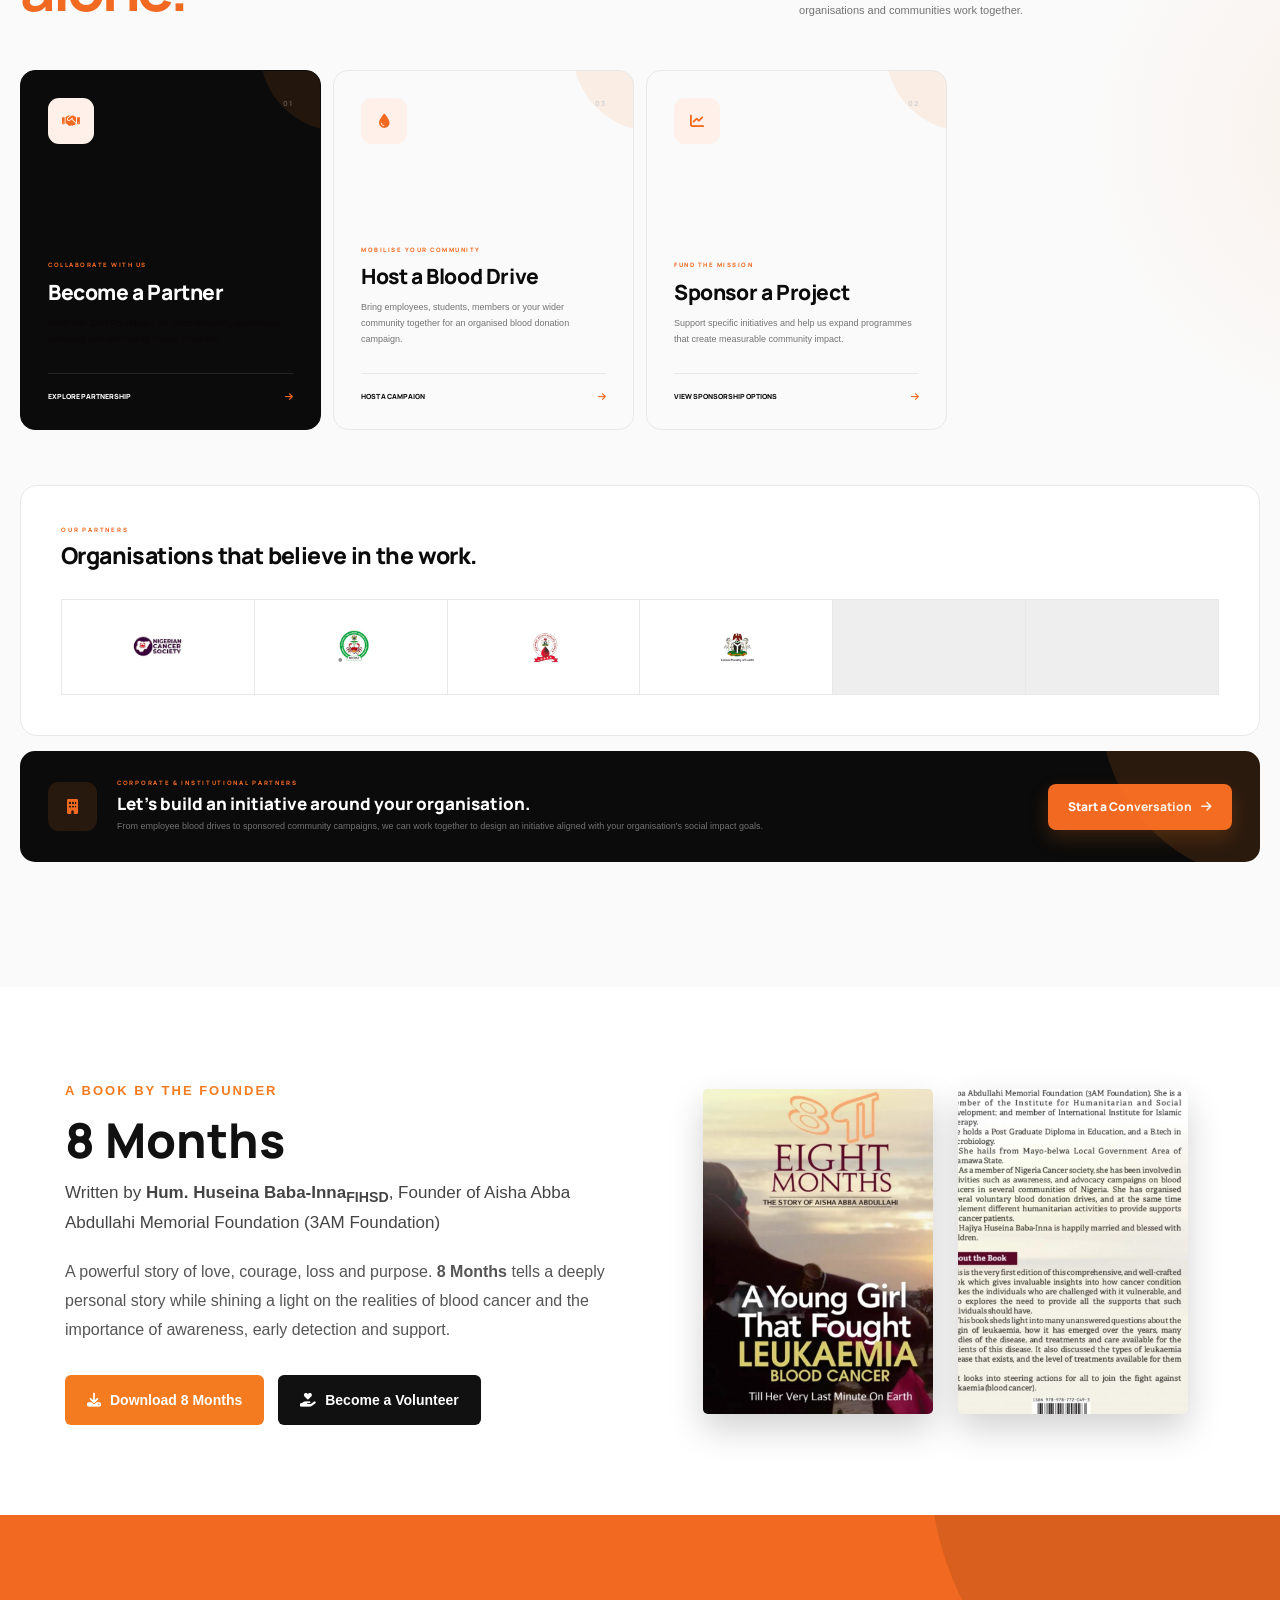
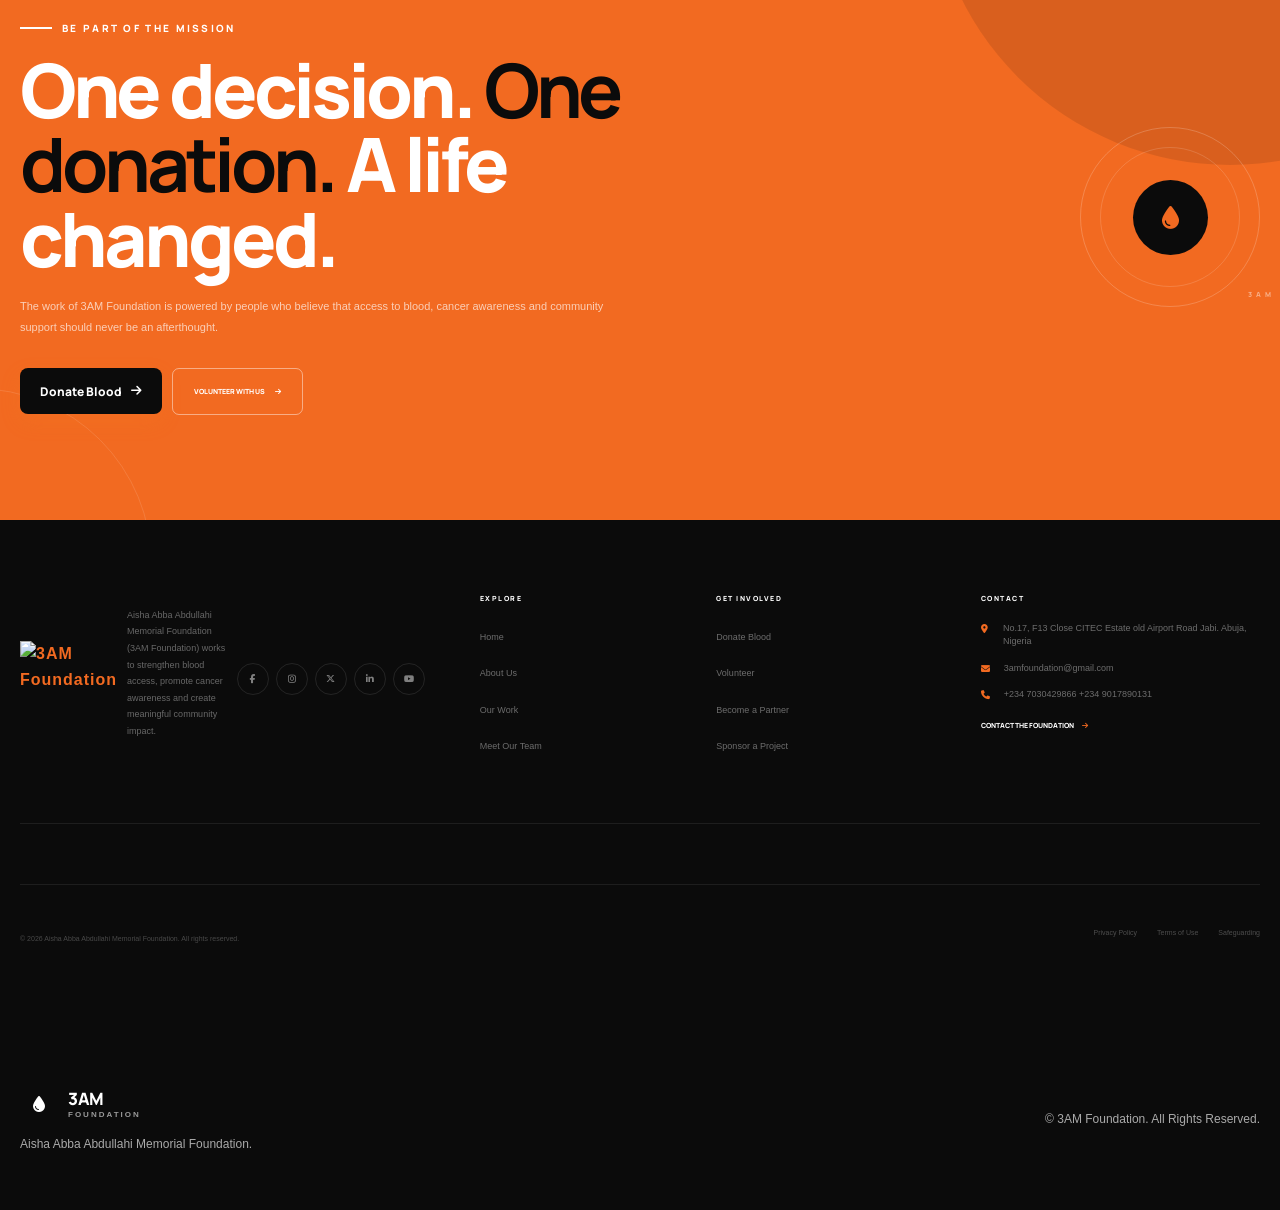
==== commit 7394ff58: "Add files via upload" ====
--- a/index.html
+++ b/index.html
@@ -3440,6 +3440,7 @@
 
     <div class="eight-months-container">
 
+        <!-- ==================== BOOK INFORMATION ==================== -->
         <div class="eight-months-content">
 
             <span class="book-label">A BOOK BY THE FOUNDER</span>
@@ -3468,12 +3469,11 @@
                     Download 8 Months
                 </a>
 
-                <!-- VOLUNTEER LINK -->
-                <!-- Replace the href below with your actual volunteer form link -->
+                <!-- VOLUNTEER -->
                 <a href="https://docs.google.com/forms/d/e/1FAIpQLSddK73RfBaNjS3_i4zn3b7RZe8CpChj0S3FUbEvh0quCpxQtQ/viewform"
                    class="book-btn volunteer-btn"
                    target="_blank"
-                   rel="noopener">
+                   rel="noopener noreferrer">
                     <i class="fa-solid fa-hand-holding-heart"></i>
                     Become a Volunteer
                 </a>
@@ -3483,12 +3483,15 @@
         </div>
 
 
-        <!-- BOOK COVERS -->
+        <!-- ==================== BOOK COVERS ==================== -->
         <div class="book-covers">
 
             <!-- FRONT COVER -->
-            <div class="book-cover front-cover"
-                 onclick="openBookImage('assets/books/8-months-front.jpg')">
+            <div class="book-cover"
+                 onclick="openBookImage('images/8MONTHS COVER 1.jpeg')"
+                 role="button"
+                 tabindex="0"
+                 aria-label="View 8 Months front cover">
 
                 <img src="images/8MONTHS COVER 1.jpeg"
                      alt="8 Months book front cover">
@@ -3502,8 +3505,11 @@
 
 
             <!-- BACK COVER -->
-            <div class="book-cover back-cover"
-                 onclick="openBookImage('assets/books/8-months-back.jpg')">
+            <div class="book-cover"
+                 onclick="openBookImage('images/8MONTHS COVER 2.jpeg')"
+                 role="button"
+                 tabindex="0"
+                 aria-label="View 8 Months back cover">
 
                 <img src="images/8MONTHS COVER 2.jpeg"
                      alt="8 Months book back cover">
@@ -3556,7 +3562,7 @@
 }
 
 
-/* TEXT AREA */
+/* ==================== TEXT AREA ==================== */
 
 .eight-months-content {
     flex: 1;
@@ -3594,7 +3600,7 @@
 }
 
 
-/* BUTTONS */
+/* ==================== BUTTONS ==================== */
 
 .book-actions {
     display: flex;
@@ -3636,7 +3642,7 @@
 }
 
 
-/* BOOK COVERS */
+/* ==================== BOOK COVERS ==================== */
 
 .book-covers {
     flex: 1;
@@ -3653,9 +3659,9 @@
     overflow: hidden;
     border-radius: 5px;
     cursor: pointer;
+    background: #eeeeee;
     box-shadow: 0 15px 35px rgba(0, 0, 0, 0.18);
     transition: 0.35s ease;
-    background: #eeeeee;
 }
 
 .book-cover:hover {
@@ -3671,17 +3677,19 @@
 }
 
 
-/* HOVER OVERLAY */
+/* ==================== HOVER OVERLAY ==================== */
 
 .cover-overlay {
     position: absolute;
     inset: 0;
     background: rgba(0, 0, 0, 0.58);
     color: #ffffff;
+
     display: flex;
     flex-direction: column;
     align-items: center;
     justify-content: center;
+
     gap: 8px;
     opacity: 0;
     transition: 0.3s ease;
@@ -3701,16 +3709,20 @@
 }
 
 
-/* IMAGE MODAL */
+/* ==================== IMAGE MODAL ==================== */
 
 .book-image-modal {
     position: fixed;
     inset: 0;
+
     background: rgba(0, 0, 0, 0.92);
+
     display: none;
     align-items: center;
     justify-content: center;
+
     padding: 30px;
+
     z-index: 99999;
 }
 
@@ -3721,24 +3733,43 @@
 .book-image-modal img {
     max-width: 90%;
     max-height: 90vh;
+
+    width: auto;
+    height: auto;
+
     object-fit: contain;
+
     border-radius: 4px;
 }
 
+
+/* ==================== CLOSE BUTTON ==================== */
+
 .book-modal-close {
     position: absolute;
+
     top: 20px;
     right: 30px;
+
     border: none;
     background: transparent;
+
     color: #ffffff;
+
     font-size: 42px;
     cursor: pointer;
+
     line-height: 1;
+
+    z-index: 100000;
 }
 
-
-/* MOBILE */
+.book-modal-close:hover {
+    color: #f47b20;
+}
+
+
+/* ==================== MOBILE ==================== */
 
 @media (max-width: 850px) {
 
@@ -3774,6 +3805,8 @@
 }
 
 
+/* ==================== SMALL MOBILE ==================== */
+
 @media (max-width: 500px) {
 
     .eight-months-section {
@@ -3796,6 +3829,21 @@
         width: 100%;
     }
 
+    .book-image-modal {
+        padding: 15px;
+    }
+
+    .book-image-modal img {
+        max-width: 95%;
+        max-height: 85vh;
+    }
+
+    .book-modal-close {
+        top: 10px;
+        right: 18px;
+        font-size: 38px;
+    }
+
 }
 
 </style>
@@ -3809,7 +3857,12 @@
     const modal = document.getElementById("bookImageModal");
     const modalImage = document.getElementById("bookModalImage");
 
+    /*
+     * Use the EXACT SAME IMAGE FILE
+     * that is already displayed on the page.
+     */
     modalImage.src = imageSrc;
+
     modal.classList.add("active");
 
     document.body.style.overflow = "hidden";
@@ -3819,25 +3872,38 @@
 function closeBookImage() {
 
     const modal = document.getElementById("bookImageModal");
+    const modalImage = document.getElementById("bookModalImage");
 
     modal.classList.remove("active");
 
+    /*
+     * Clear the image after closing.
+     */
+    modalImage.src = "";
+
     document.body.style.overflow = "";
+
 }
 
 
-/* CLOSE WHEN CLICKING OUTSIDE THE IMAGE */
-
-document.getElementById("bookImageModal").addEventListener("click", function(event) {
-
-    if (event.target === this) {
-        closeBookImage();
-    }
-
-});
-
-
-/* CLOSE WITH ESC KEY */
+/* ==================== CLOSE WHEN CLICKING OUTSIDE ==================== */
+
+const bookModal = document.getElementById("bookImageModal");
+
+if (bookModal) {
+
+    bookModal.addEventListener("click", function(event) {
+
+        if (event.target === bookModal) {
+            closeBookImage();
+        }
+
+    });
+
+}
+
+
+/* ==================== CLOSE WITH ESC ==================== */
 
 document.addEventListener("keydown", function(event) {
 
@@ -3847,8 +3913,26 @@
 
 });
 
+
+/* ==================== KEYBOARD ACCESS ==================== */
+
+document.querySelectorAll(".book-cover").forEach(function(cover) {
+
+    cover.addEventListener("keydown", function(event) {
+
+        if (event.key === "Enter" || event.key === " ") {
+
+            event.preventDefault();
+
+            cover.click();
+
+        }
+
+    });
+
+});
+
 </script>
-
 
 
 <!-- ==================================================
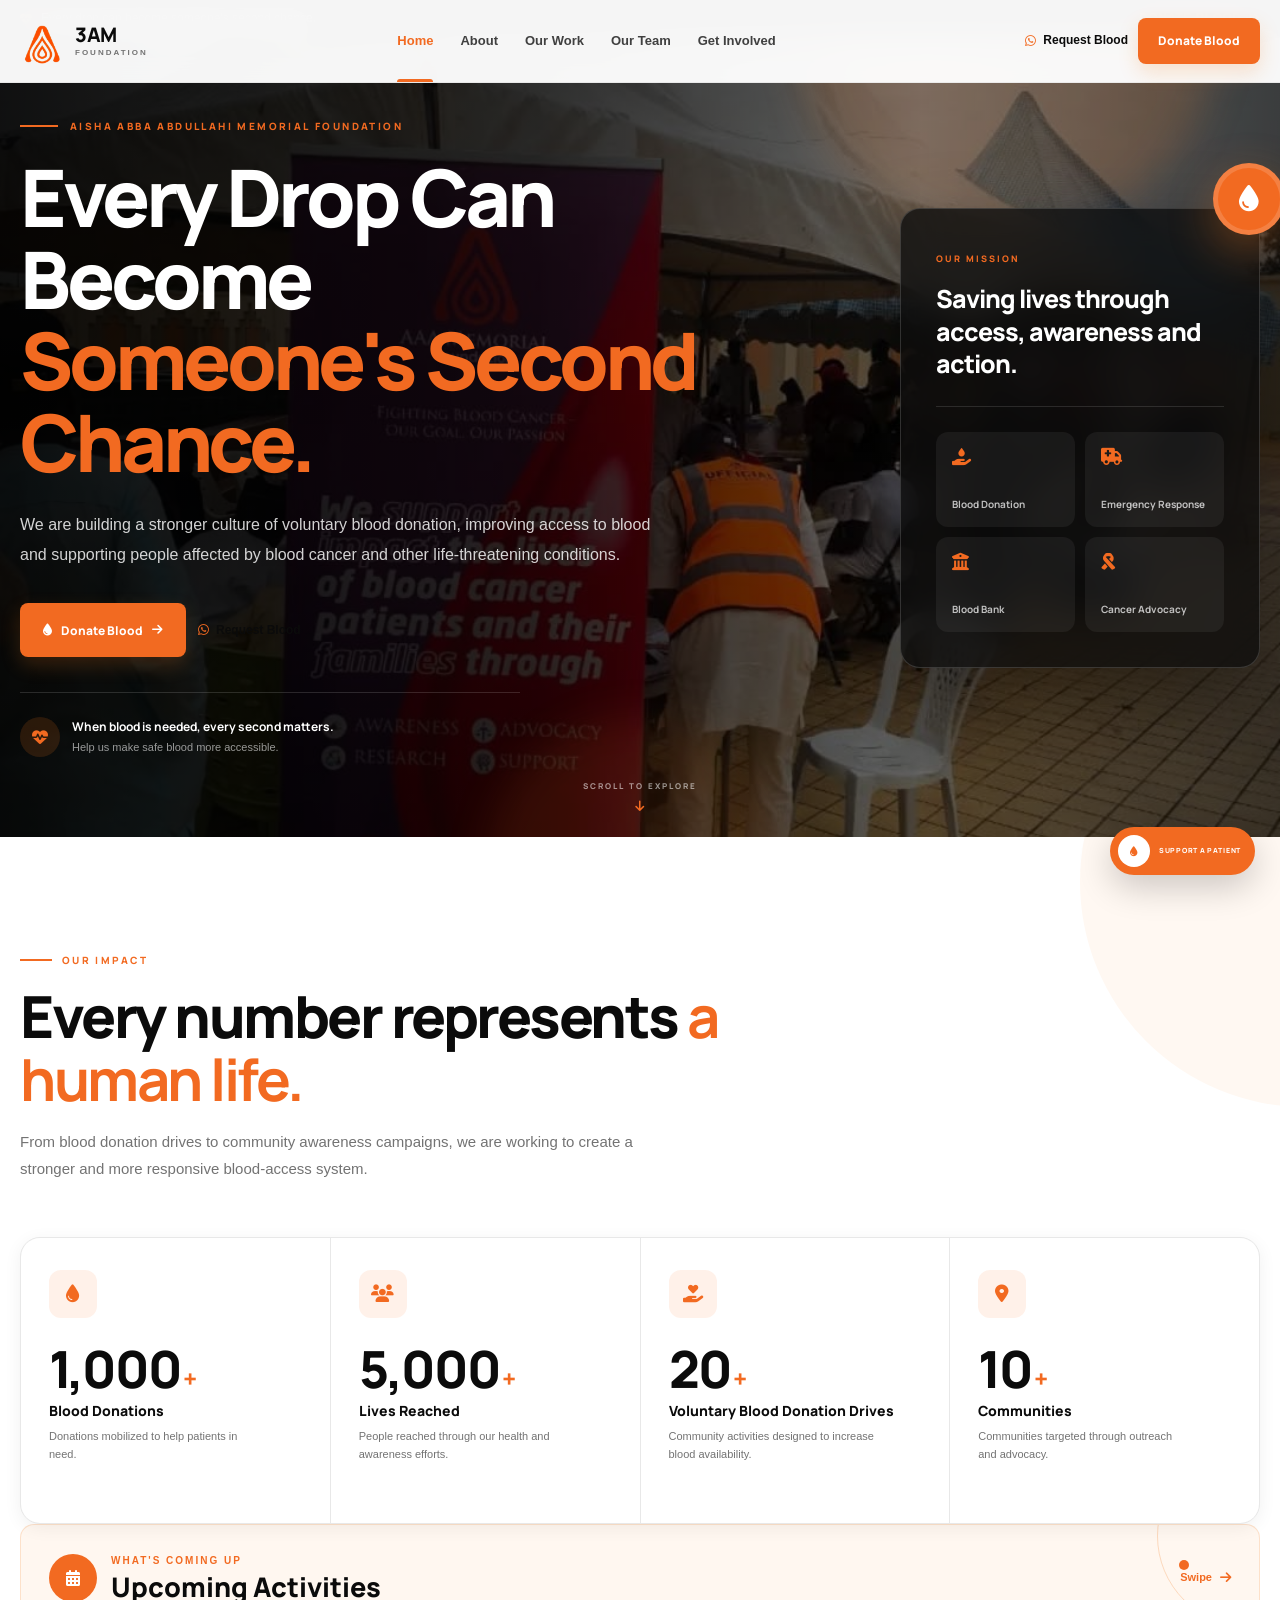
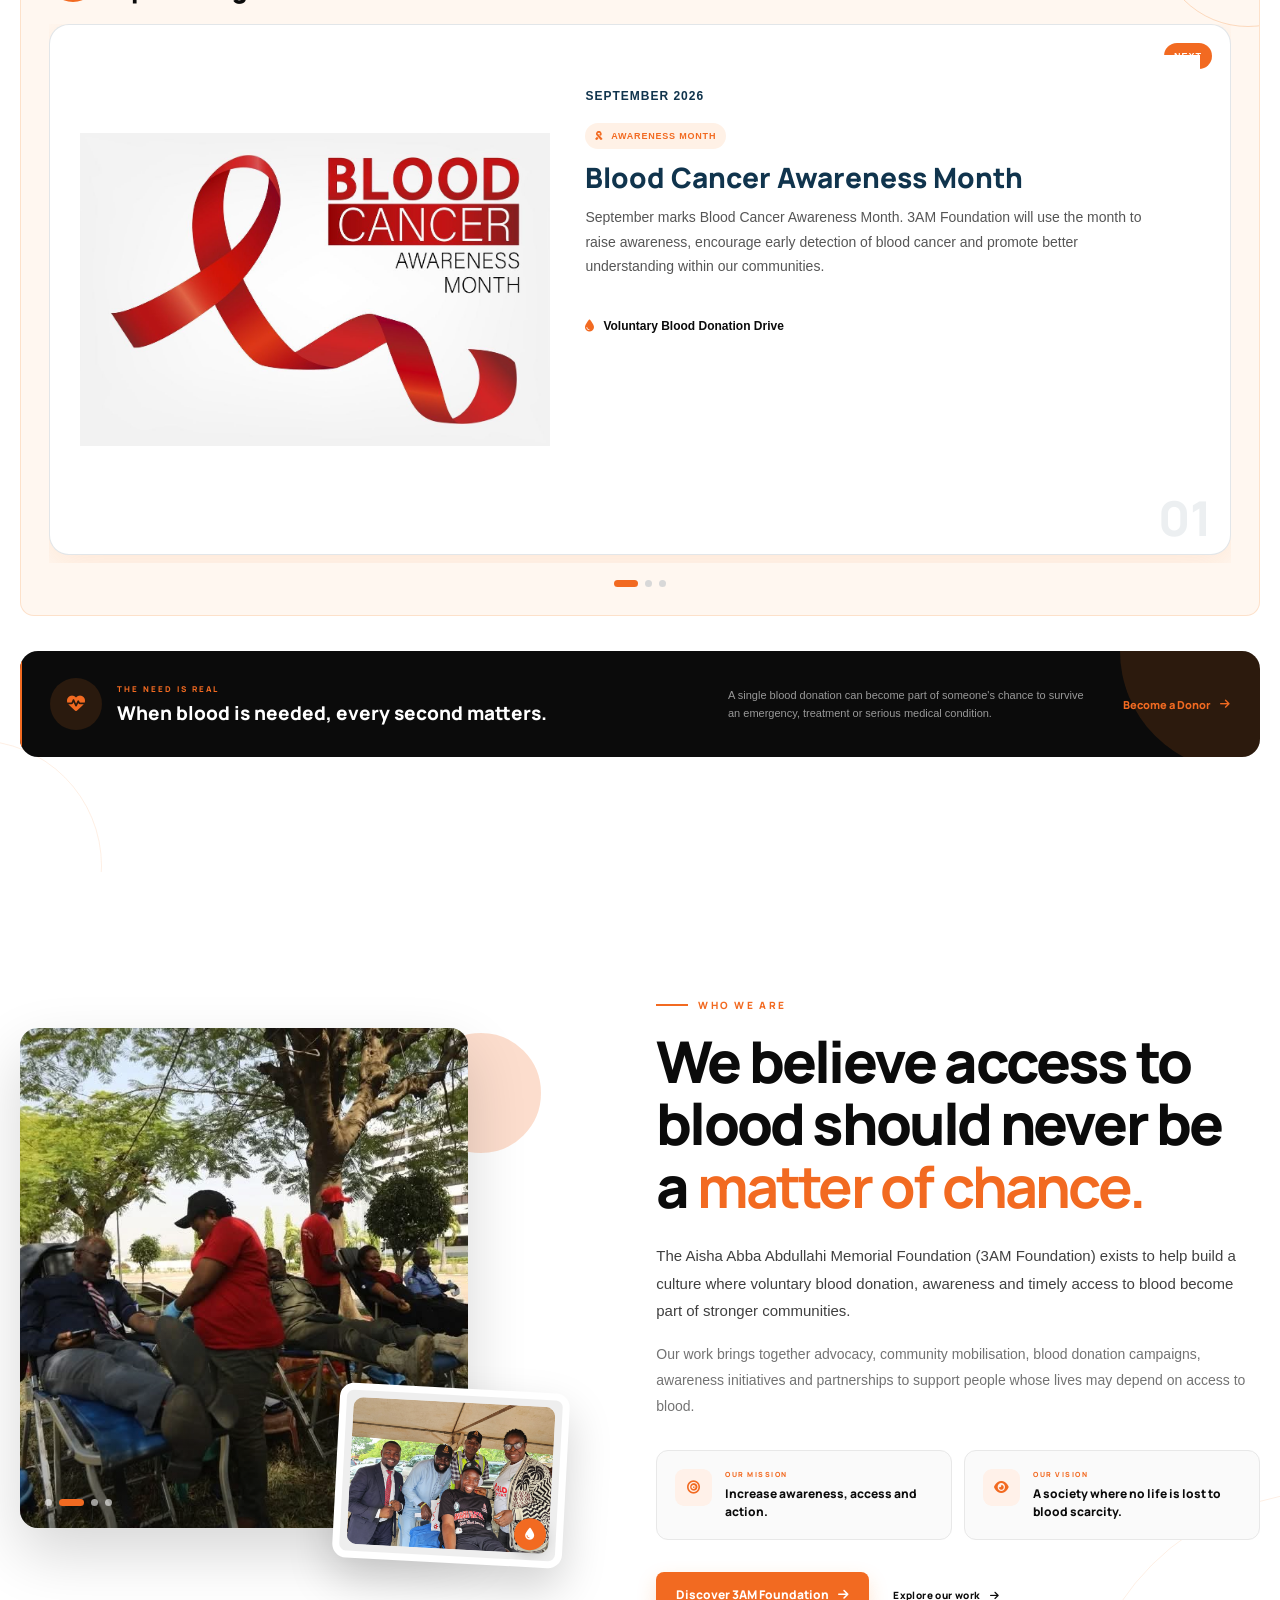
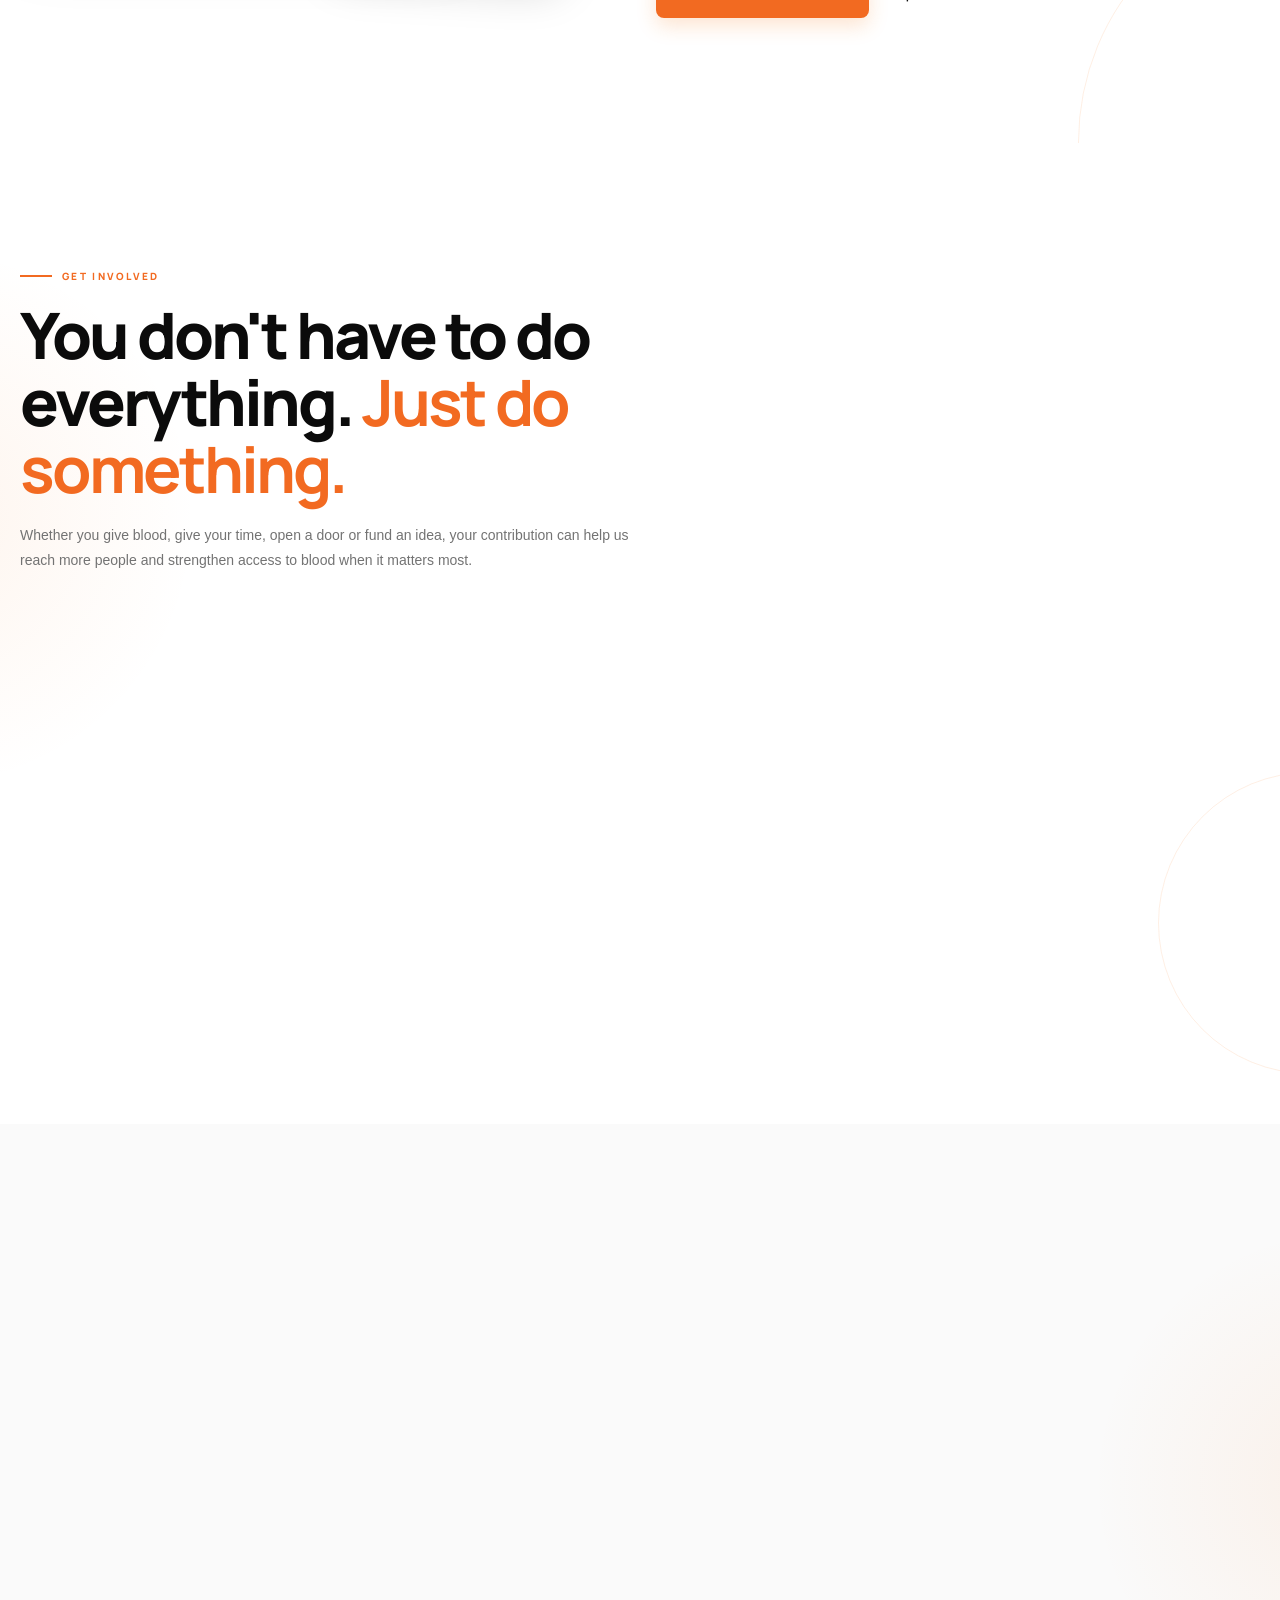
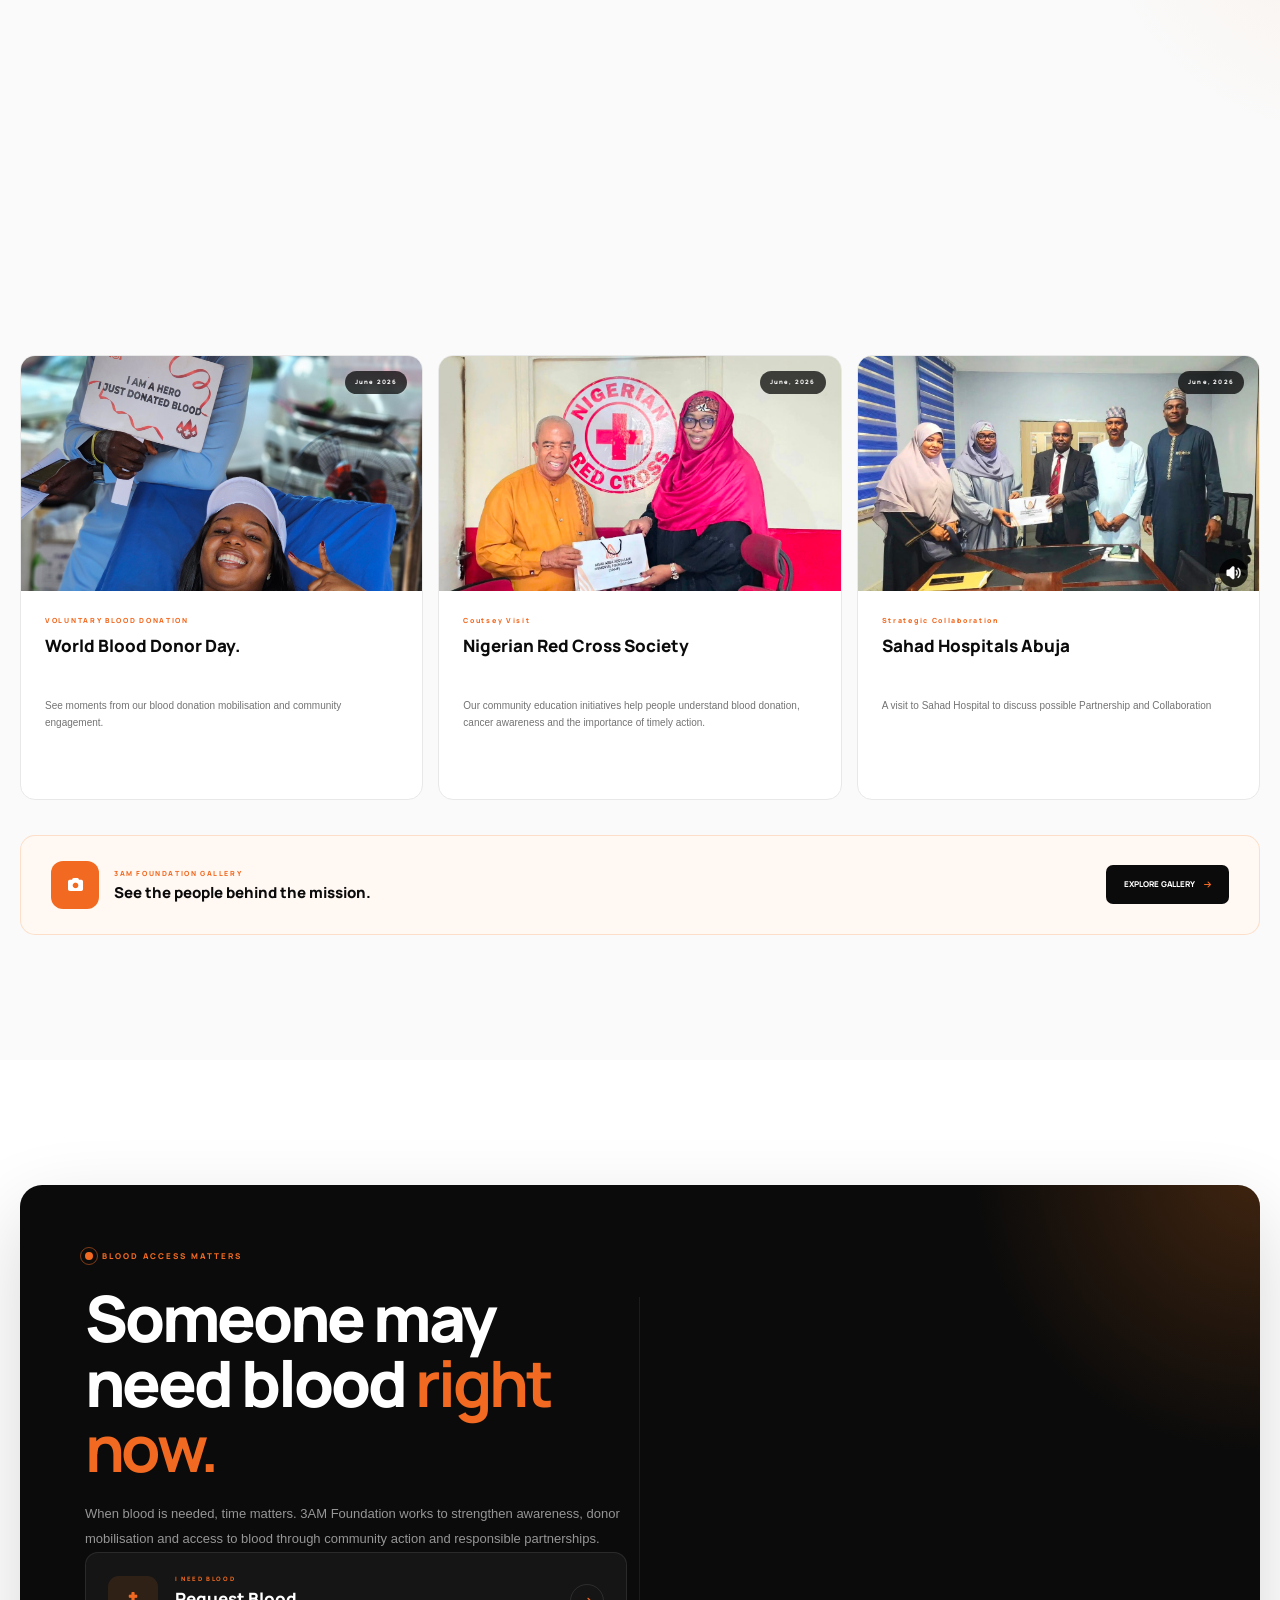
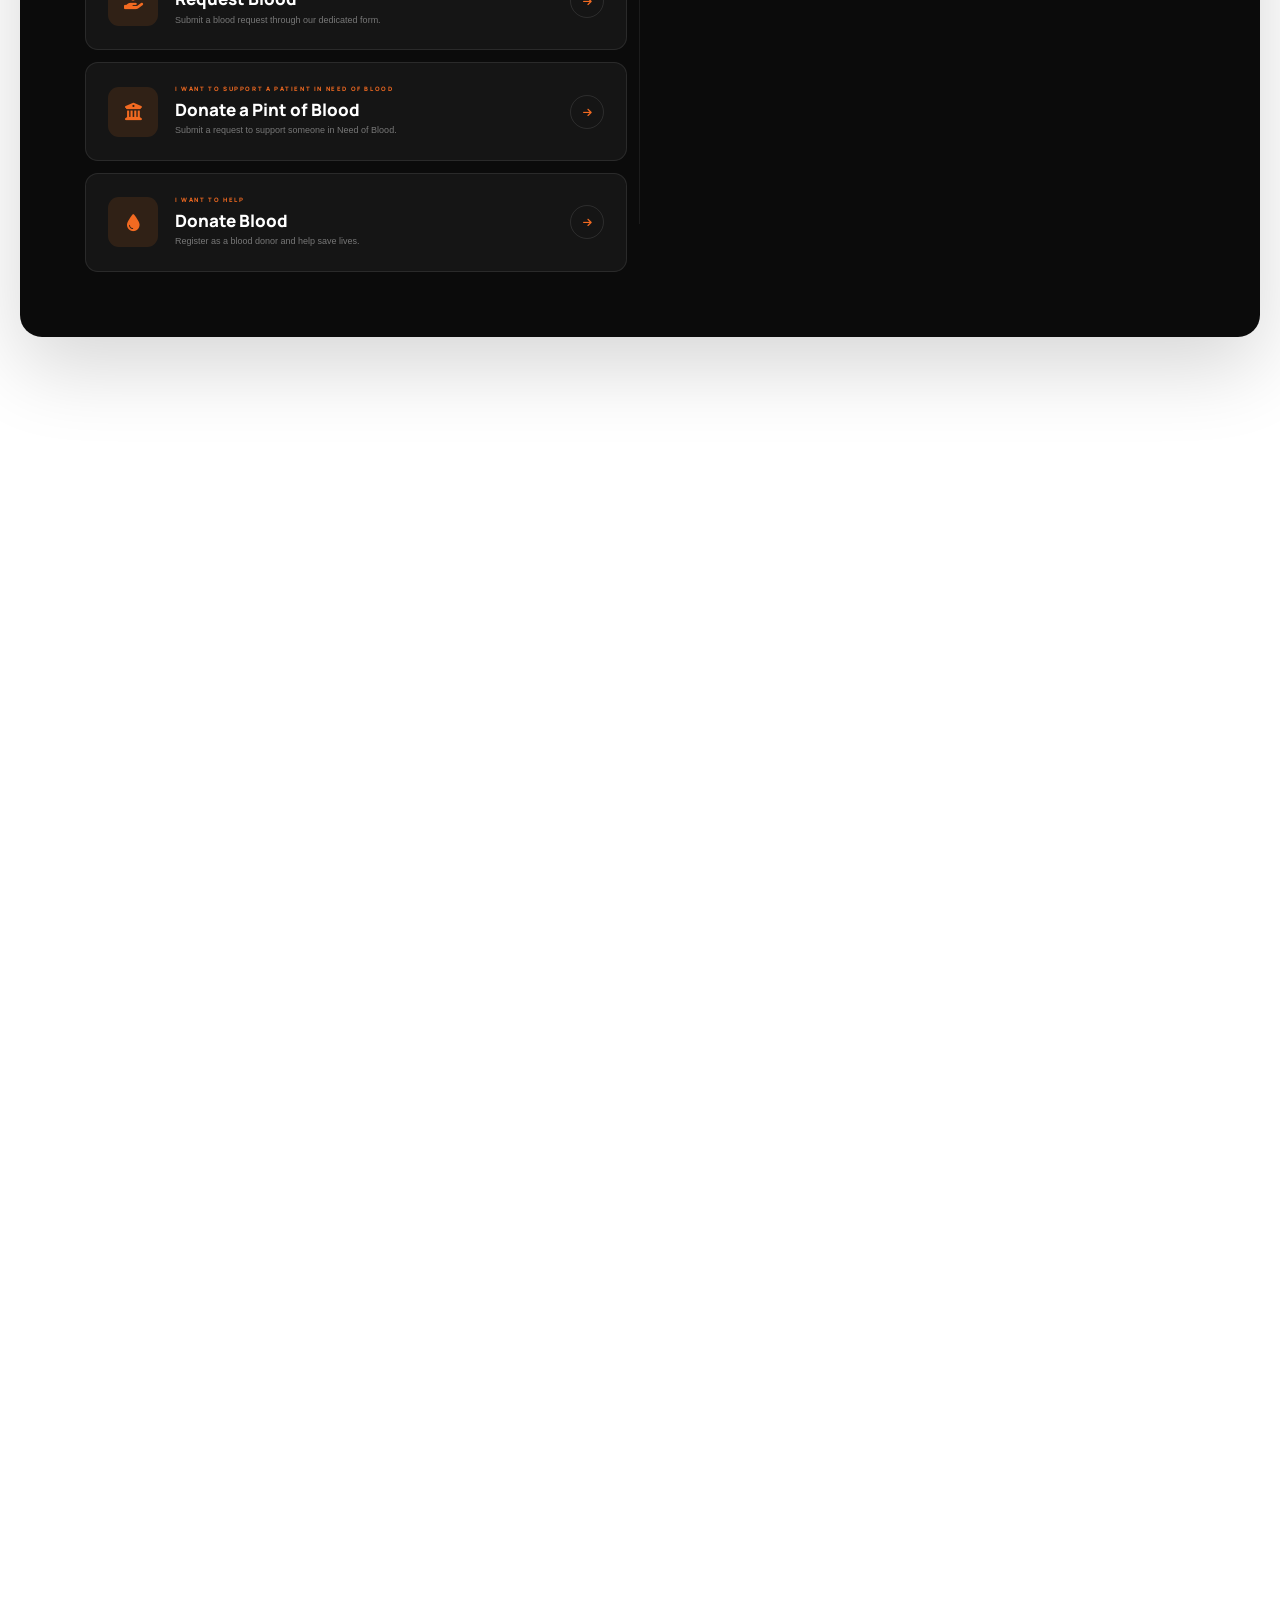
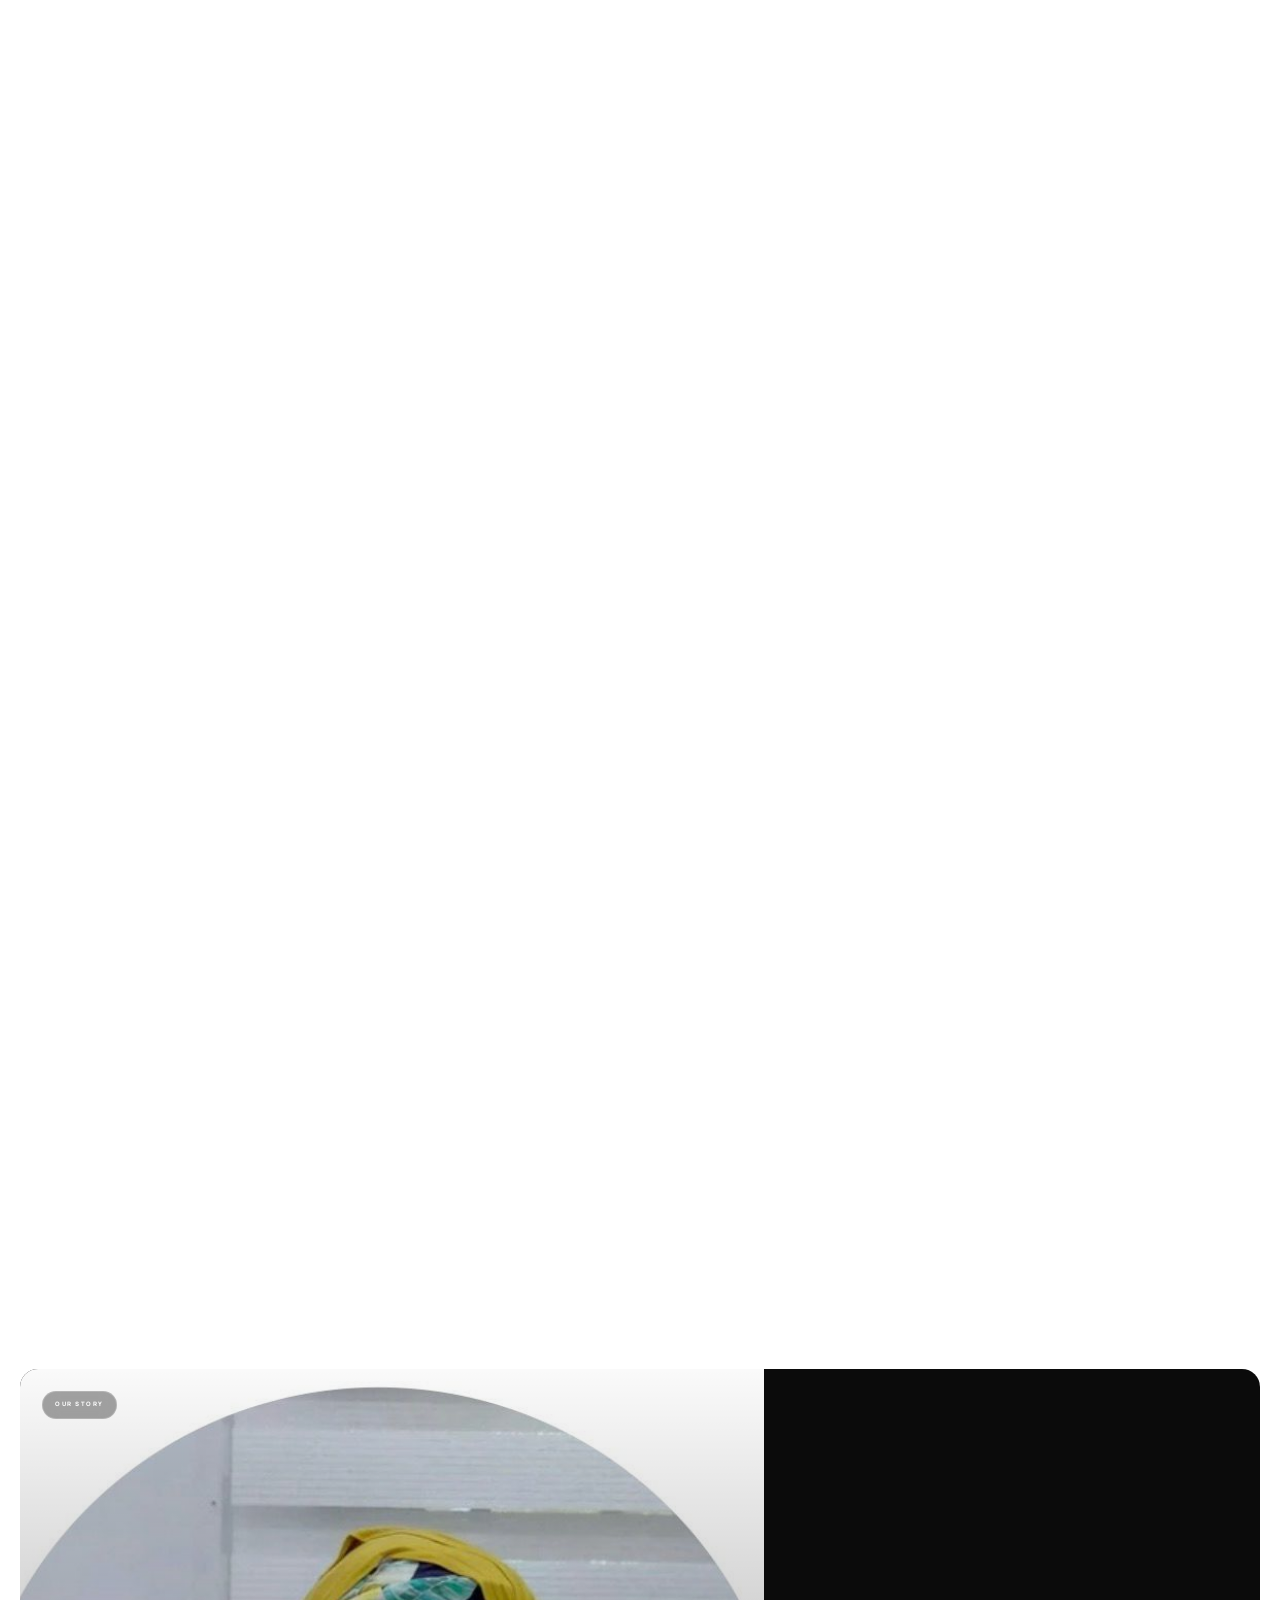
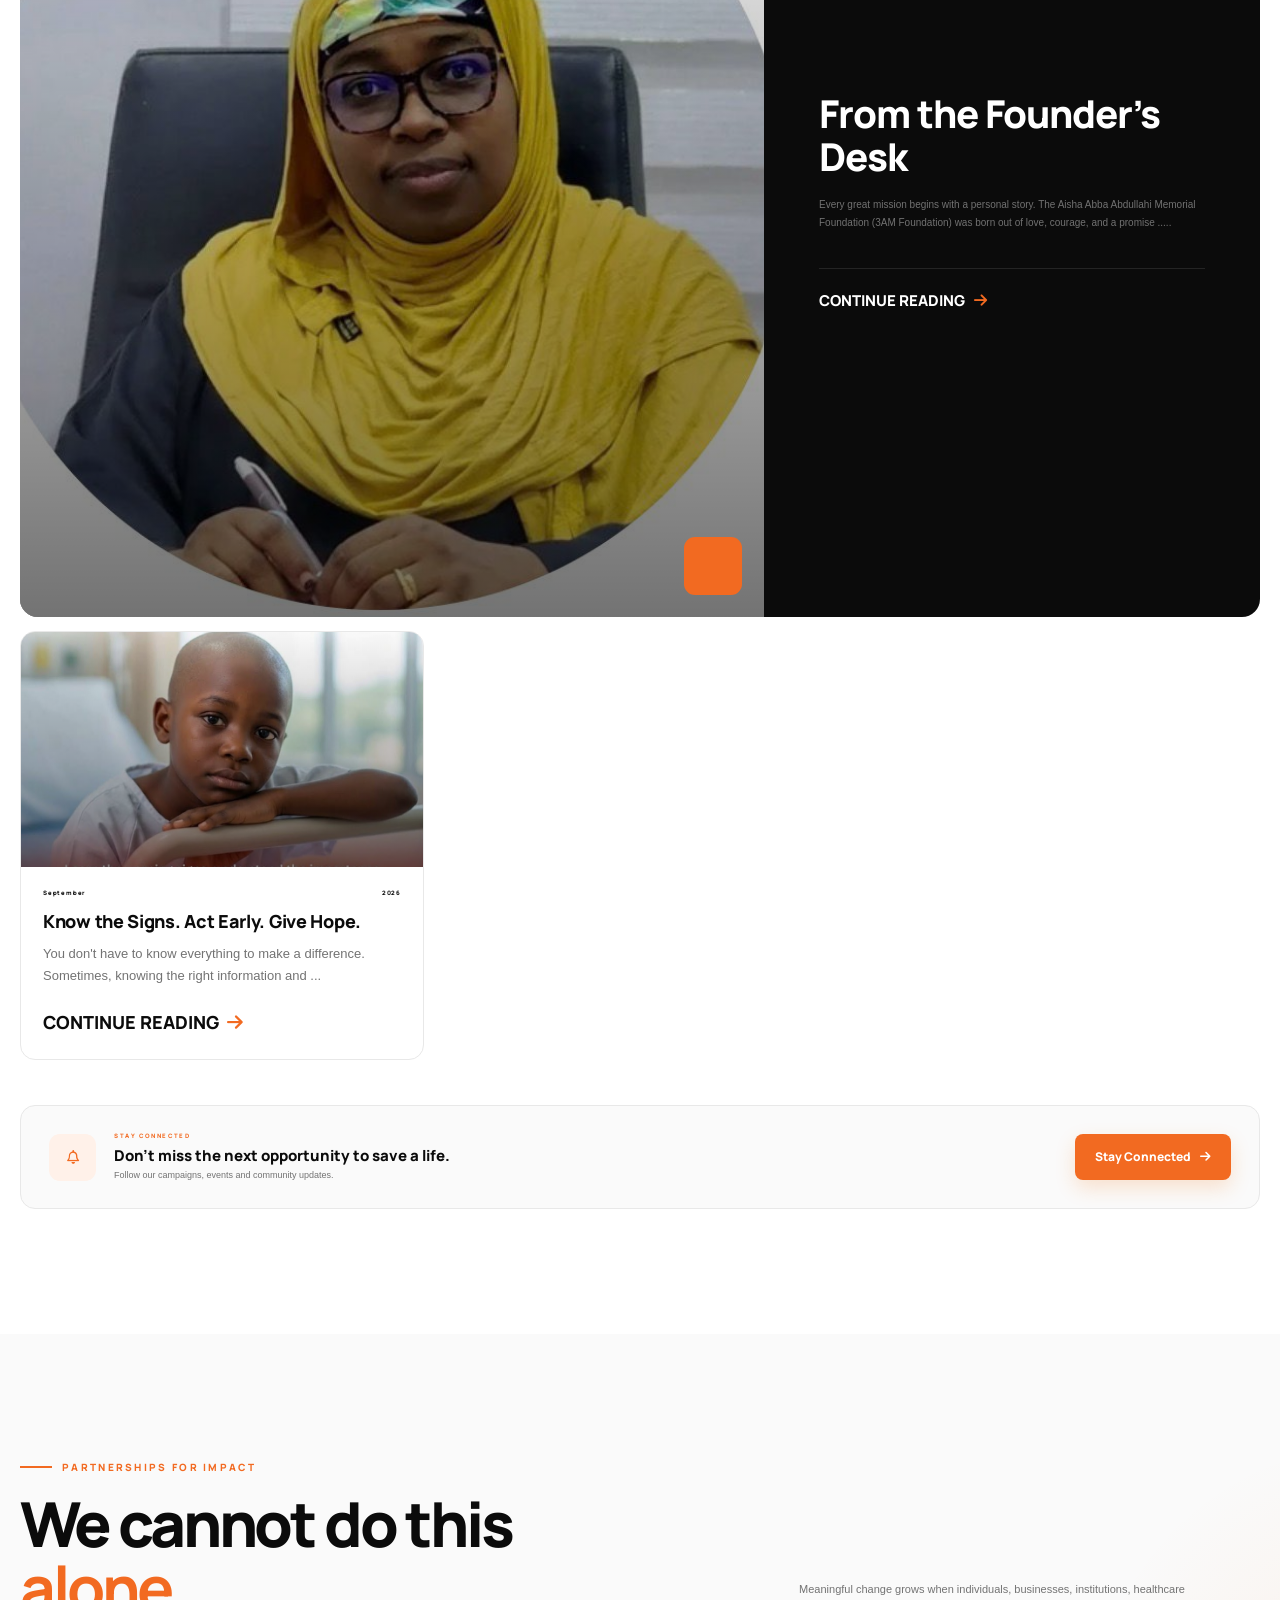
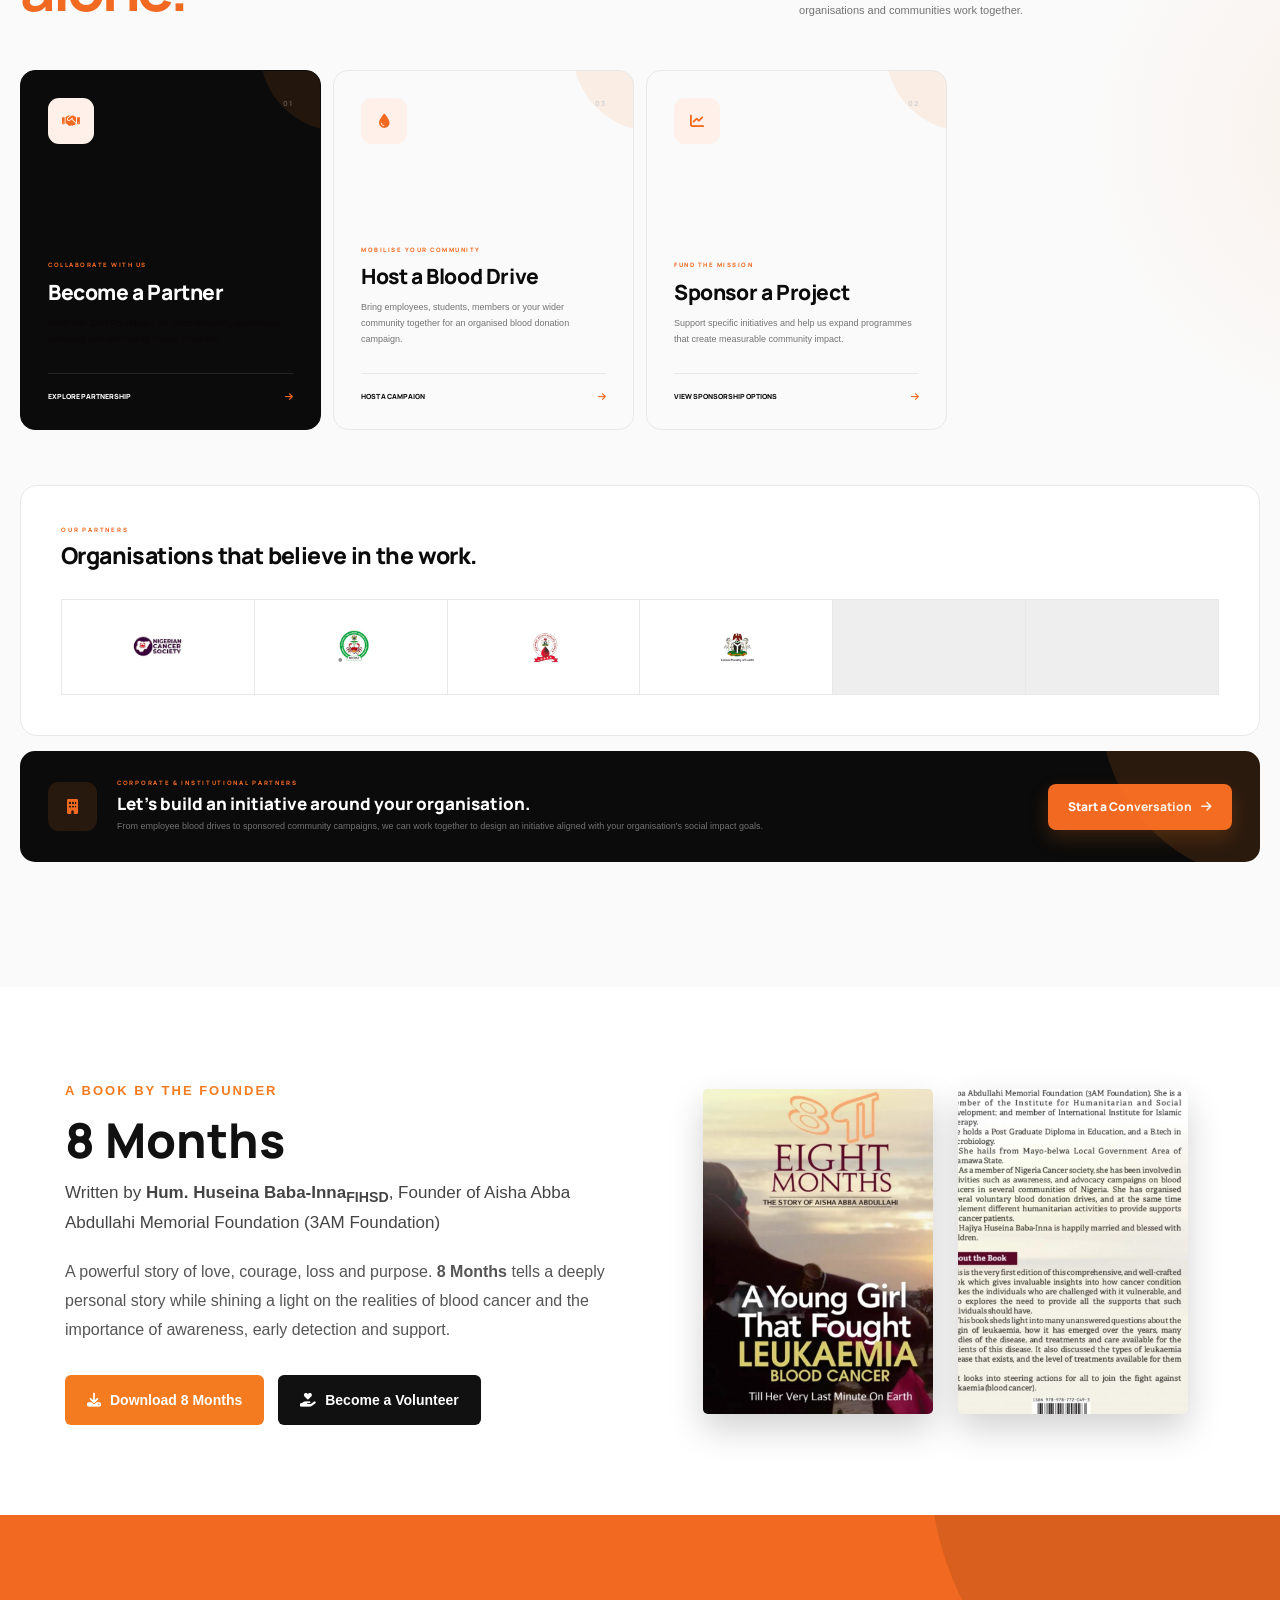
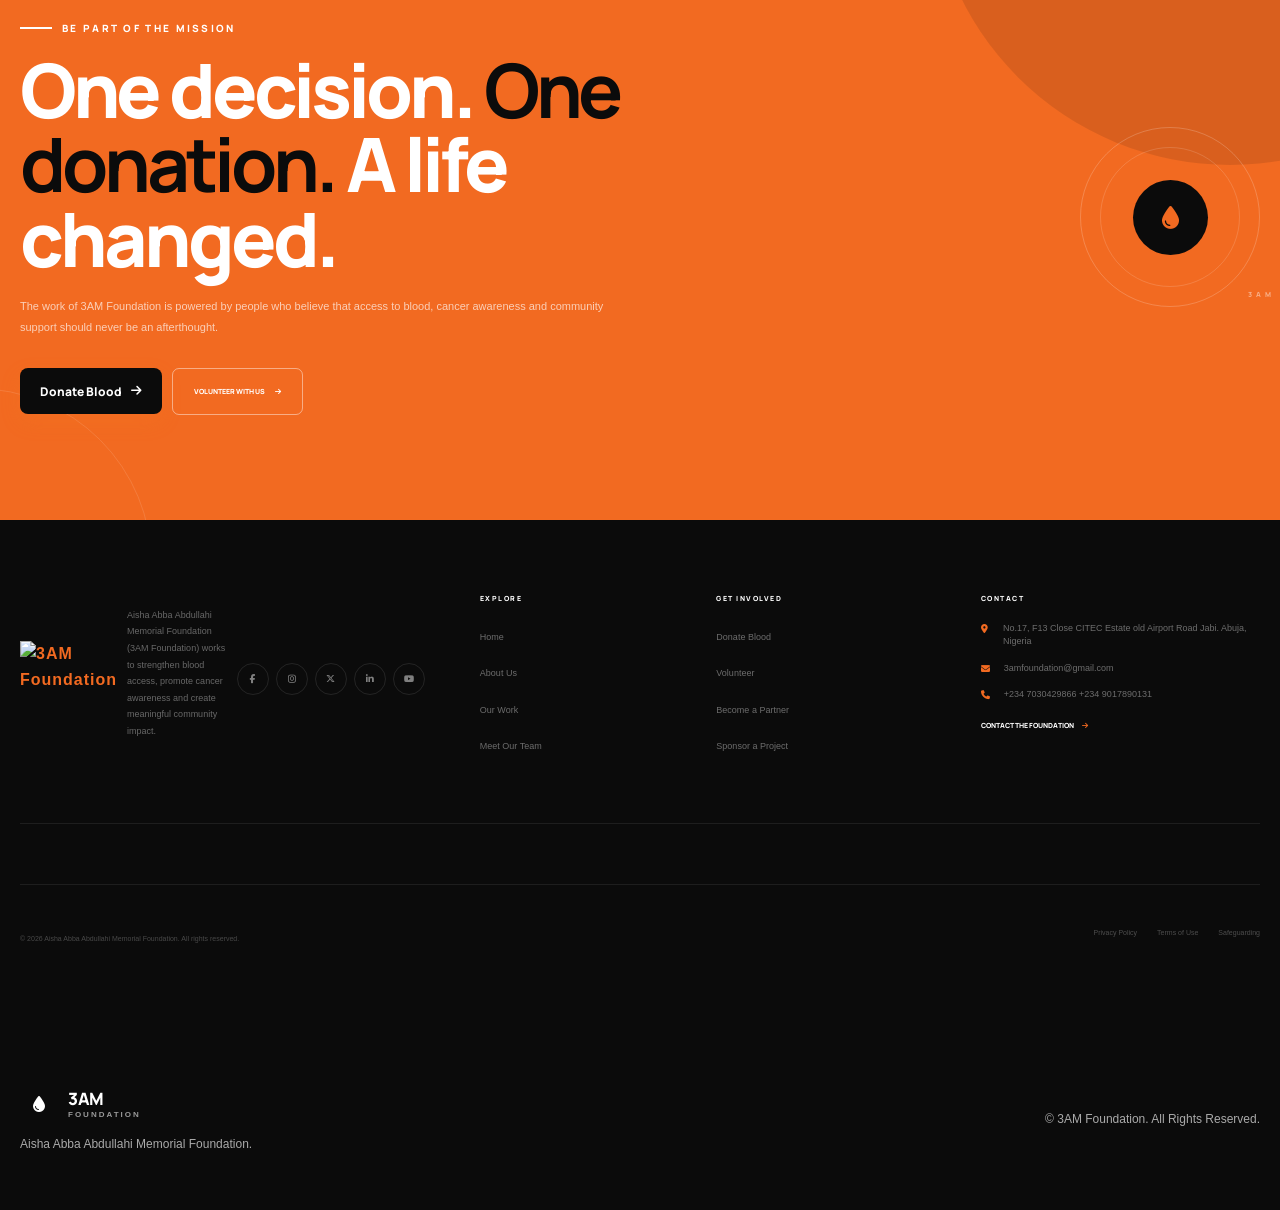
==== commit dd752b2d: "Add files via upload" ====
--- a/index.html
+++ b/index.html
@@ -3434,13 +3434,12 @@
     </div>
 
 </section>
-
 <!-- ==================== 8 MONTHS BOOK SECTION ==================== -->
 <section class="eight-months-section" id="eight-months">
 
     <div class="eight-months-container">
 
-        <!-- ==================== BOOK INFORMATION ==================== -->
+        <!-- BOOK INFORMATION -->
         <div class="eight-months-content">
 
             <span class="book-label">A BOOK BY THE FOUNDER</span>
@@ -3487,39 +3486,37 @@
         <div class="book-covers">
 
             <!-- FRONT COVER -->
-            <div class="book-cover"
-                 onclick="openBookImage('images/8MONTHS COVER 1.jpeg')"
-                 role="button"
-                 tabindex="0"
-                 aria-label="View 8 Months front cover">
+            <a href="images/8MONTHS COVER 1.jpeg"
+               class="book-cover"
+               target="_blank"
+               rel="noopener">
 
                 <img src="images/8MONTHS COVER 1.jpeg"
                      alt="8 Months book front cover">
 
-                <div class="cover-overlay">
+                <span class="cover-label">
                     <i class="fa-solid fa-magnifying-glass-plus"></i>
-                    <span>View Cover</span>
-                </div>
-
-            </div>
+                    View Cover
+                </span>
+
+            </a>
 
 
             <!-- BACK COVER -->
-            <div class="book-cover"
-                 onclick="openBookImage('images/8MONTHS COVER 2.jpeg')"
-                 role="button"
-                 tabindex="0"
-                 aria-label="View 8 Months back cover">
+            <a href="images/8MONTHS COVER 2.jpeg"
+               class="book-cover"
+               target="_blank"
+               rel="noopener">
 
                 <img src="images/8MONTHS COVER 2.jpeg"
                      alt="8 Months book back cover">
 
-                <div class="cover-overlay">
+                <span class="cover-label">
                     <i class="fa-solid fa-magnifying-glass-plus"></i>
-                    <span>View Cover</span>
-                </div>
-
-            </div>
+                    View Cover
+                </span>
+
+            </a>
 
         </div>
 
@@ -3528,23 +3525,7 @@
 </section>
 
 
-<!-- ==================== BOOK IMAGE VIEWER ==================== -->
-<div class="book-image-modal" id="bookImageModal">
-
-    <button class="book-modal-close"
-            onclick="closeBookImage()"
-            aria-label="Close">
-        &times;
-    </button>
-
-    <img id="bookModalImage"
-         src=""
-         alt="8 Months book cover">
-
-</div>
-
-
-<!-- ==================== BOOK SECTION STYLES ==================== -->
+<!-- ==================== STYLES ==================== -->
 <style>
 
 .eight-months-section {
@@ -3555,14 +3536,16 @@
 .eight-months-container {
     max-width: 1150px;
     margin: auto;
+
     display: flex;
     align-items: center;
     justify-content: space-between;
+
     gap: 70px;
 }
 
 
-/* ==================== TEXT AREA ==================== */
+/* ==================== BOOK INFORMATION ==================== */
 
 .eight-months-content {
     flex: 1;
@@ -3571,31 +3554,41 @@
 
 .book-label {
     display: inline-block;
+
     color: #f47b20;
+
     font-size: 13px;
     font-weight: 700;
+
     letter-spacing: 2px;
+
     margin-bottom: 12px;
 }
 
 .eight-months-content h2 {
     margin: 0 0 12px;
+
     font-size: 48px;
     line-height: 1.1;
+
     color: #111111;
 }
 
 .book-author {
     font-size: 17px;
     line-height: 1.7;
+
     color: #444444;
+
     margin-bottom: 20px;
 }
 
 .book-description {
     font-size: 16px;
     line-height: 1.8;
+
     color: #555555;
+
     margin-bottom: 30px;
 }
 
@@ -3605,19 +3598,27 @@
 .book-actions {
     display: flex;
     flex-wrap: wrap;
+
     gap: 14px;
 }
 
 .book-btn {
     display: inline-flex;
+
     align-items: center;
     justify-content: center;
+
     gap: 9px;
+
     padding: 14px 22px;
+
     border-radius: 6px;
+
     text-decoration: none;
+
     font-size: 14px;
     font-weight: 700;
+
     transition: 0.3s ease;
 }
 
@@ -3646,128 +3647,107 @@
 
 .book-covers {
     flex: 1;
+
     display: flex;
+
+    align-items: center;
     justify-content: center;
-    align-items: center;
+
     gap: 25px;
 }
+
+
+/*
+   The book cover is now simply a link.
+   No JavaScript.
+   No modal.
+*/
 
 .book-cover {
     width: 230px;
     height: 325px;
+
     position: relative;
+
+    display: block;
+
     overflow: hidden;
+
     border-radius: 5px;
+
+    background: #eeeeee;
+
+    box-shadow: 0 15px 35px rgba(0, 0, 0, 0.18);
+
+    text-decoration: none;
+
     cursor: pointer;
-    background: #eeeeee;
-    box-shadow: 0 15px 35px rgba(0, 0, 0, 0.18);
-    transition: 0.35s ease;
+
+    transition: transform 0.3s ease,
+                box-shadow 0.3s ease;
+
+    -webkit-tap-highlight-color: transparent;
 }
 
 .book-cover:hover {
     transform: translateY(-8px);
+
     box-shadow: 0 20px 45px rgba(0, 0, 0, 0.25);
 }
+
+
+/* BOOK IMAGE */
 
 .book-cover img {
     width: 100%;
     height: 100%;
+
+    display: block;
+
     object-fit: cover;
-    display: block;
+
+    pointer-events: none;
 }
 
 
-/* ==================== HOVER OVERLAY ==================== */
-
-.cover-overlay {
+/* ==================== VIEW COVER LABEL ==================== */
+
+.cover-label {
     position: absolute;
-    inset: 0;
-    background: rgba(0, 0, 0, 0.58);
-    color: #ffffff;
+
+    left: 50%;
+    bottom: 18px;
+
+    transform: translateX(-50%);
 
     display: flex;
-    flex-direction: column;
+
     align-items: center;
     justify-content: center;
 
-    gap: 8px;
+    gap: 7px;
+
+    padding: 9px 13px;
+
+    background: rgba(0, 0, 0, 0.72);
+
+    color: #ffffff;
+
+    border-radius: 4px;
+
+    font-size: 12px;
+
+    white-space: nowrap;
+
     opacity: 0;
-    transition: 0.3s ease;
+
+    transition: opacity 0.3s ease;
 }
 
-.book-cover:hover .cover-overlay {
+.book-cover:hover .cover-label {
     opacity: 1;
 }
 
-.cover-overlay i {
-    font-size: 25px;
-}
-
-.cover-overlay span {
-    font-size: 13px;
-    font-weight: 600;
-}
-
-
-/* ==================== IMAGE MODAL ==================== */
-
-.book-image-modal {
-    position: fixed;
-    inset: 0;
-
-    background: rgba(0, 0, 0, 0.92);
-
-    display: none;
-    align-items: center;
-    justify-content: center;
-
-    padding: 30px;
-
-    z-index: 99999;
-}
-
-.book-image-modal.active {
-    display: flex;
-}
-
-.book-image-modal img {
-    max-width: 90%;
-    max-height: 90vh;
-
-    width: auto;
-    height: auto;
-
-    object-fit: contain;
-
-    border-radius: 4px;
-}
-
-
-/* ==================== CLOSE BUTTON ==================== */
-
-.book-modal-close {
-    position: absolute;
-
-    top: 20px;
-    right: 30px;
-
-    border: none;
-    background: transparent;
-
-    color: #ffffff;
-
-    font-size: 42px;
-    cursor: pointer;
-
-    line-height: 1;
-
-    z-index: 100000;
-}
-
-.book-modal-close:hover {
-    color: #f47b20;
-}
-
 
 /* ==================== MOBILE ==================== */
 
@@ -3775,7 +3755,9 @@
 
     .eight-months-container {
         flex-direction: column;
+
         text-align: center;
+
         gap: 45px;
     }
 
@@ -3793,13 +3775,18 @@
 
     .book-covers {
         width: 100%;
+
         gap: 15px;
     }
 
     .book-cover {
         width: 45%;
+
         max-width: 210px;
+
         height: 295px;
+
+        transform: none;
     }
 
 }
@@ -3813,127 +3800,59 @@
         padding: 65px 15px;
     }
 
-    .book-covers {
-        gap: 12px;
-    }
-
-    .book-cover {
-        height: 245px;
-    }
-
     .eight-months-content h2 {
         font-size: 35px;
     }
 
+    .book-covers {
+        gap: 10px;
+    }
+
+    .book-cover {
+        width: calc(50% - 5px);
+
+        height: 245px;
+    }
+
+    /*
+       Keep the View Cover label visible on phones
+       because phones don't have hover.
+    */
+
+    .cover-label {
+        opacity: 1;
+
+        bottom: 10px;
+
+        padding: 7px 9px;
+
+        font-size: 10px;
+    }
+
     .book-btn {
         width: 100%;
     }
 
-    .book-image-modal {
-        padding: 15px;
+}
+
+
+/* ==================== VERY SMALL PHONES ==================== */
+
+@media (max-width: 360px) {
+
+    .book-cover {
+        height: 220px;
     }
 
-    .book-image-modal img {
-        max-width: 95%;
-        max-height: 85vh;
+    .cover-label {
+        font-size: 9px;
+
+        padding: 6px 7px;
     }
 
-    .book-modal-close {
-        top: 10px;
-        right: 18px;
-        font-size: 38px;
-    }
-
 }
 
 </style>
-
-
-<!-- ==================== BOOK SECTION JAVASCRIPT ==================== -->
-<script>
-
-function openBookImage(imageSrc) {
-
-    const modal = document.getElementById("bookImageModal");
-    const modalImage = document.getElementById("bookModalImage");
-
-    /*
-     * Use the EXACT SAME IMAGE FILE
-     * that is already displayed on the page.
-     */
-    modalImage.src = imageSrc;
-
-    modal.classList.add("active");
-
-    document.body.style.overflow = "hidden";
-}
-
-
-function closeBookImage() {
-
-    const modal = document.getElementById("bookImageModal");
-    const modalImage = document.getElementById("bookModalImage");
-
-    modal.classList.remove("active");
-
-    /*
-     * Clear the image after closing.
-     */
-    modalImage.src = "";
-
-    document.body.style.overflow = "";
-
-}
-
-
-/* ==================== CLOSE WHEN CLICKING OUTSIDE ==================== */
-
-const bookModal = document.getElementById("bookImageModal");
-
-if (bookModal) {
-
-    bookModal.addEventListener("click", function(event) {
-
-        if (event.target === bookModal) {
-            closeBookImage();
-        }
-
-    });
-
-}
-
-
-/* ==================== CLOSE WITH ESC ==================== */
-
-document.addEventListener("keydown", function(event) {
-
-    if (event.key === "Escape") {
-        closeBookImage();
-    }
-
-});
-
-
-/* ==================== KEYBOARD ACCESS ==================== */
-
-document.querySelectorAll(".book-cover").forEach(function(cover) {
-
-    cover.addEventListener("keydown", function(event) {
-
-        if (event.key === "Enter" || event.key === " ") {
-
-            event.preventDefault();
-
-            cover.click();
-
-        }
-
-    });
-
-});
-
-</script>
-
 
 <!-- ==================================================
      FINAL CALL TO ACTION
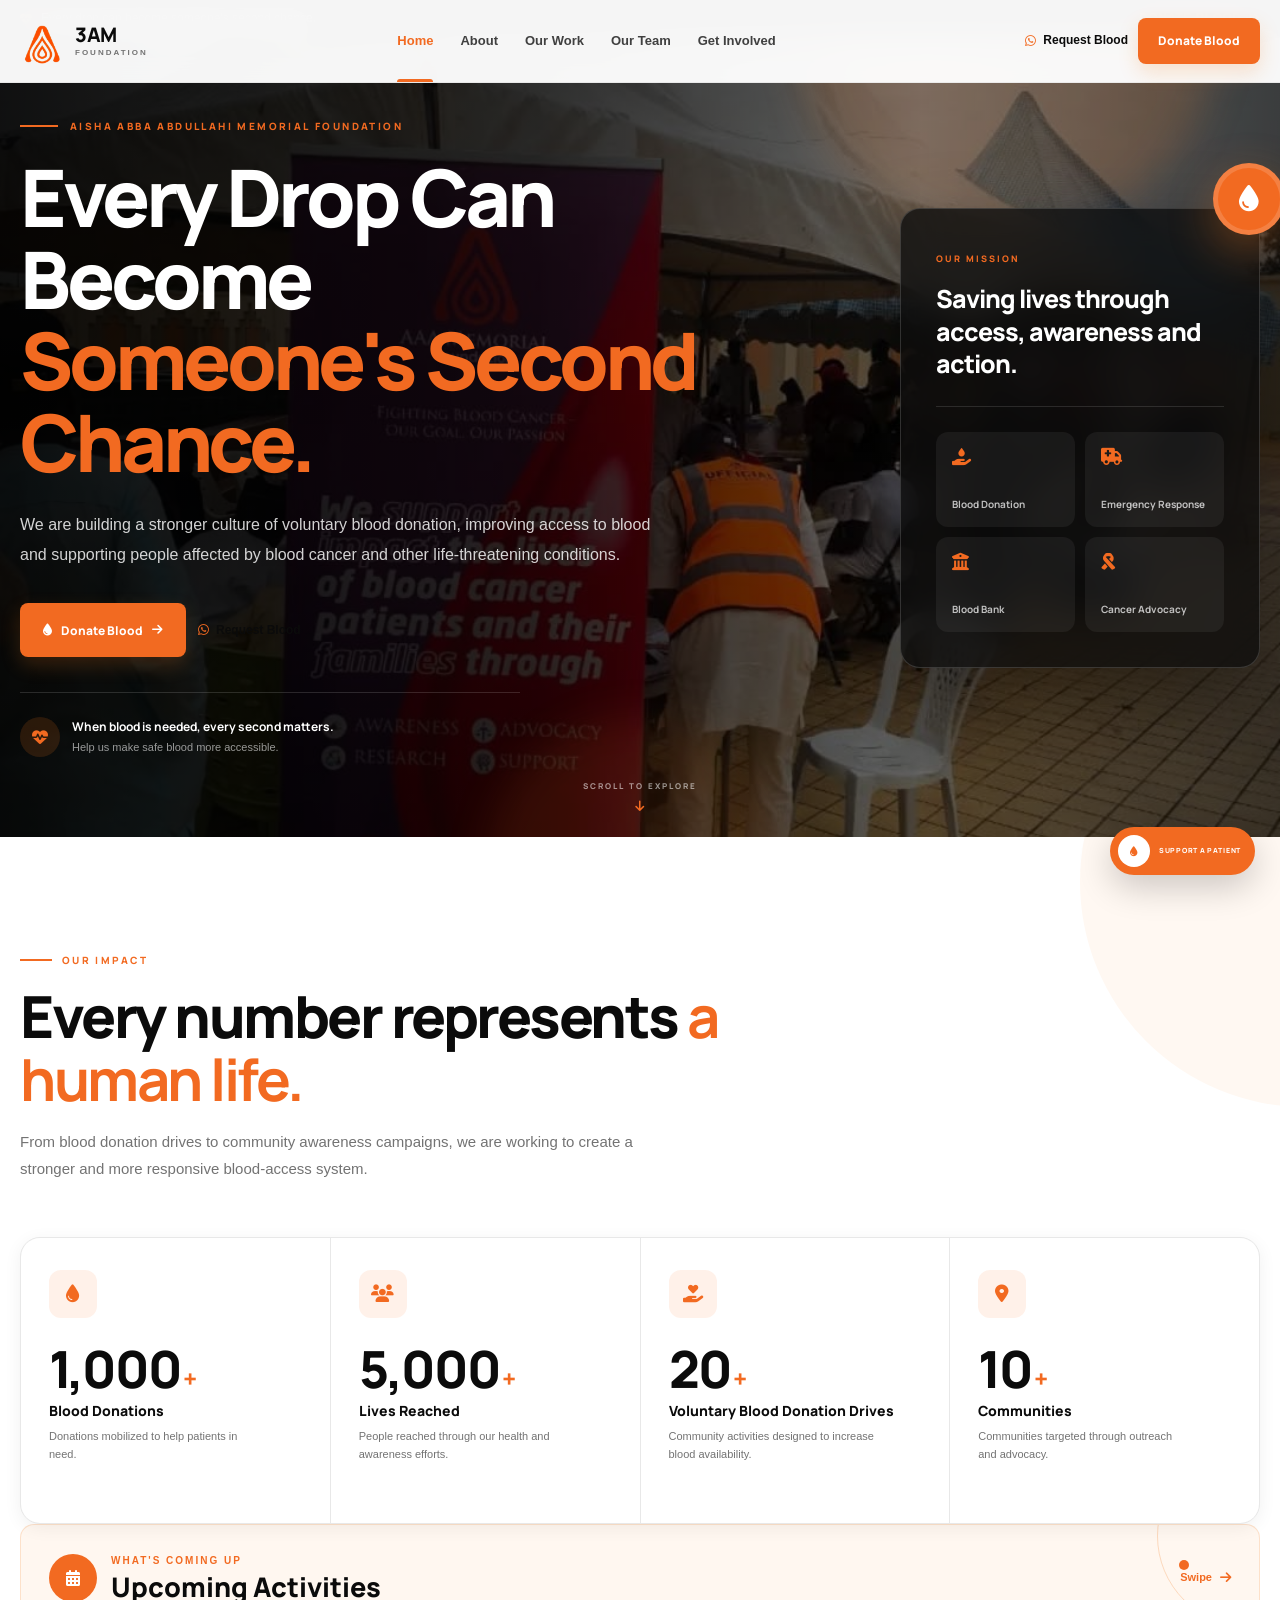
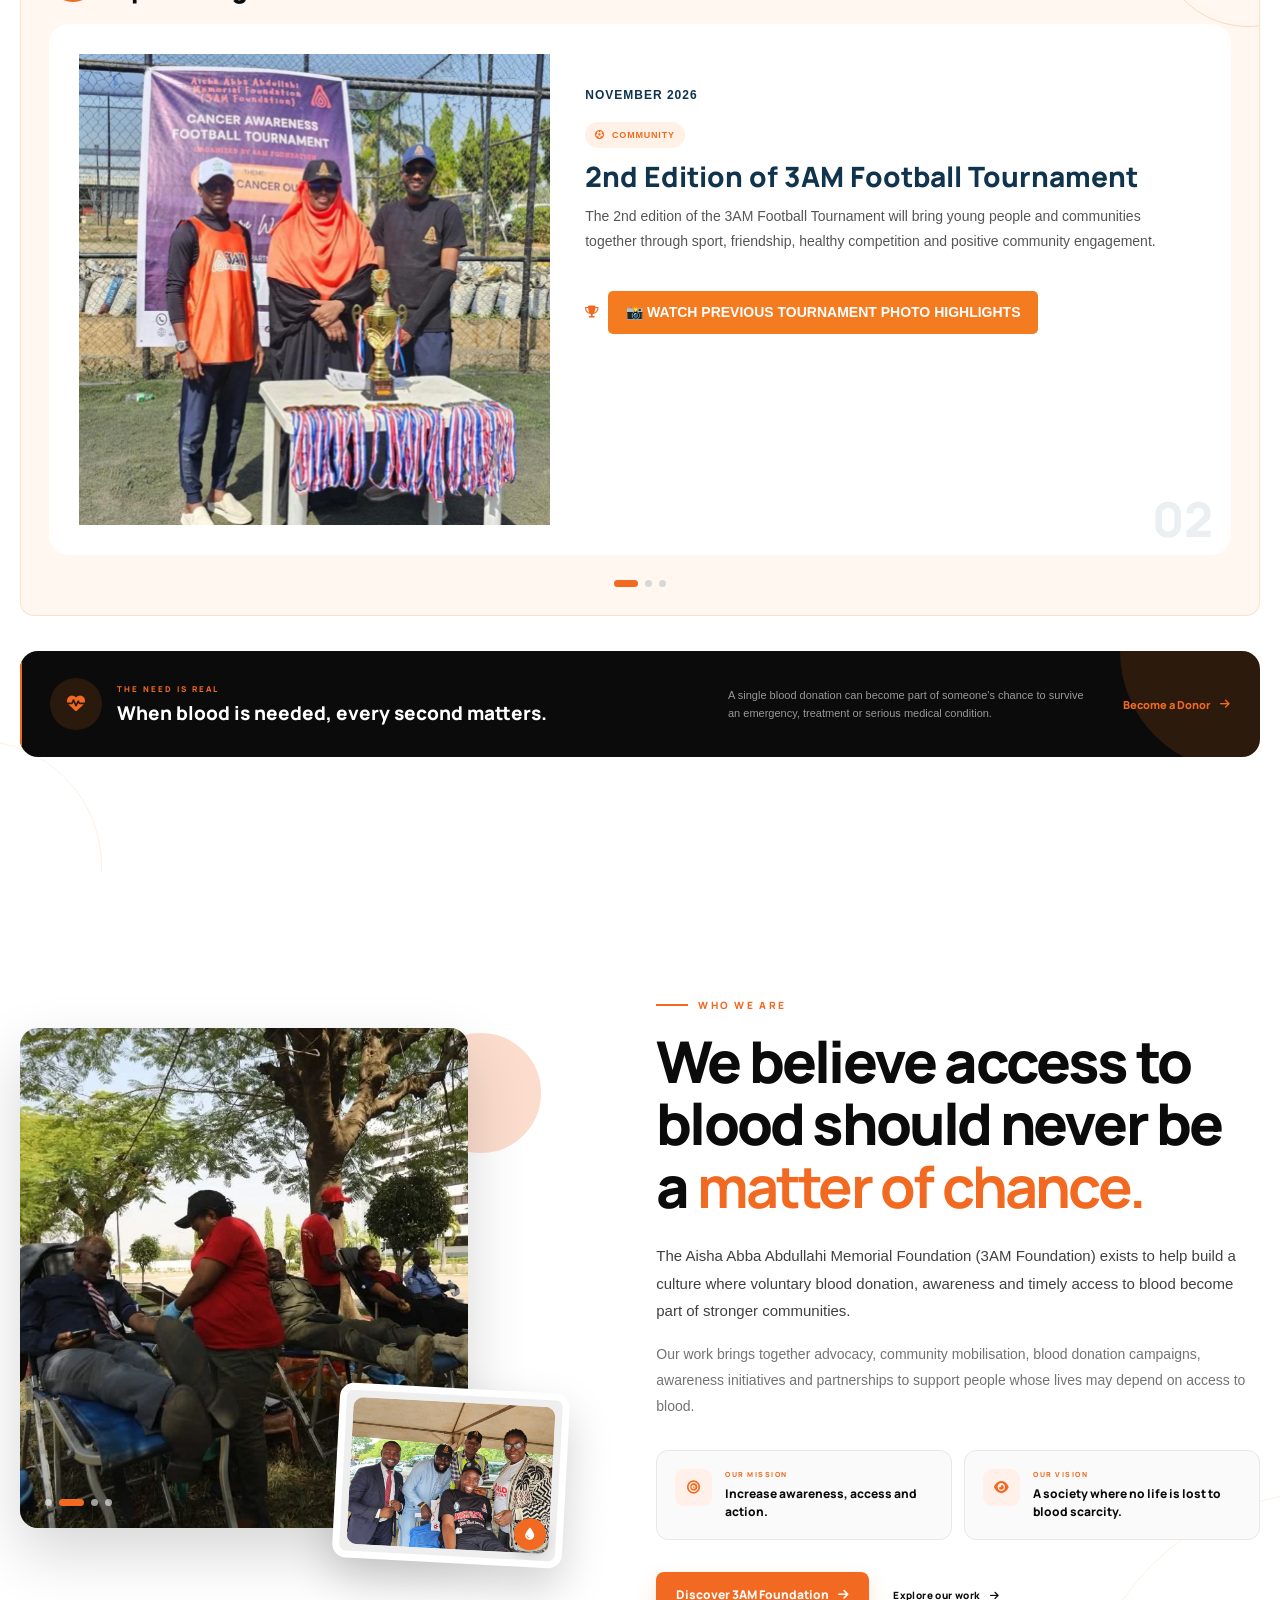
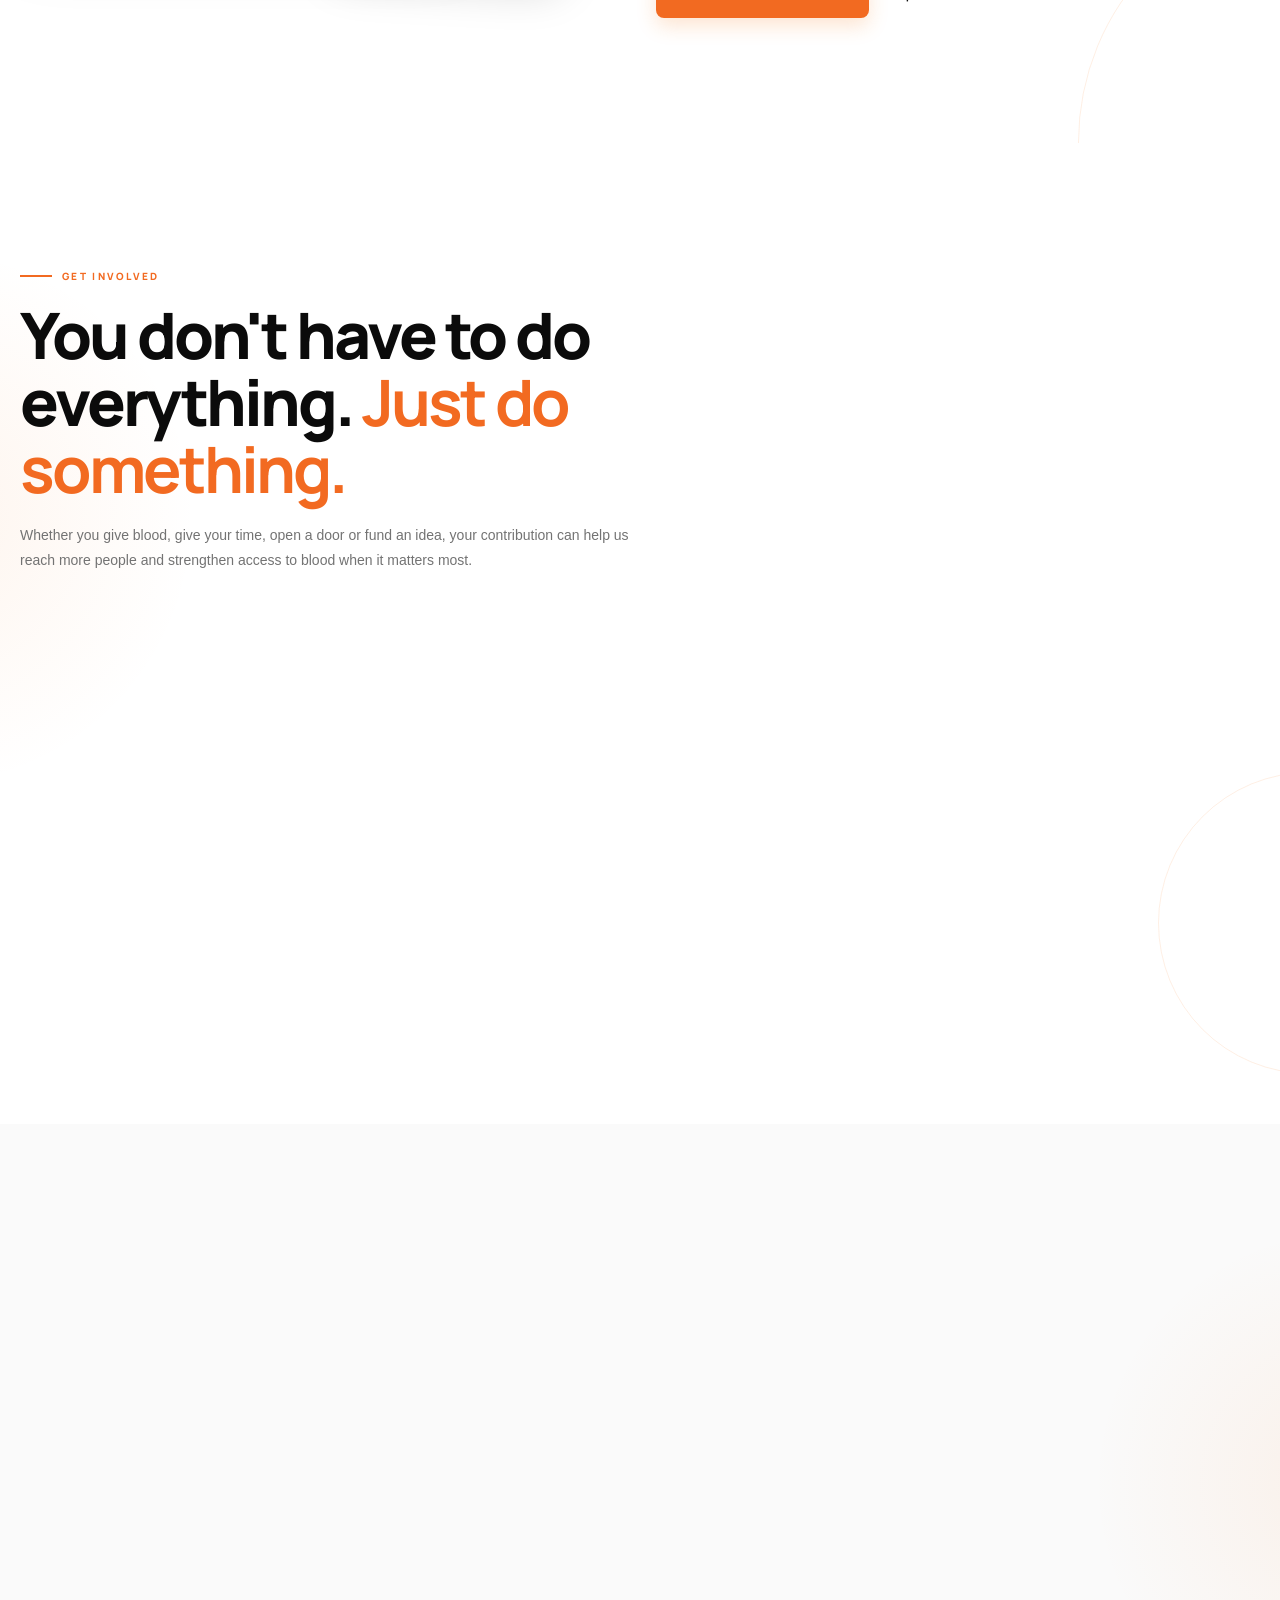
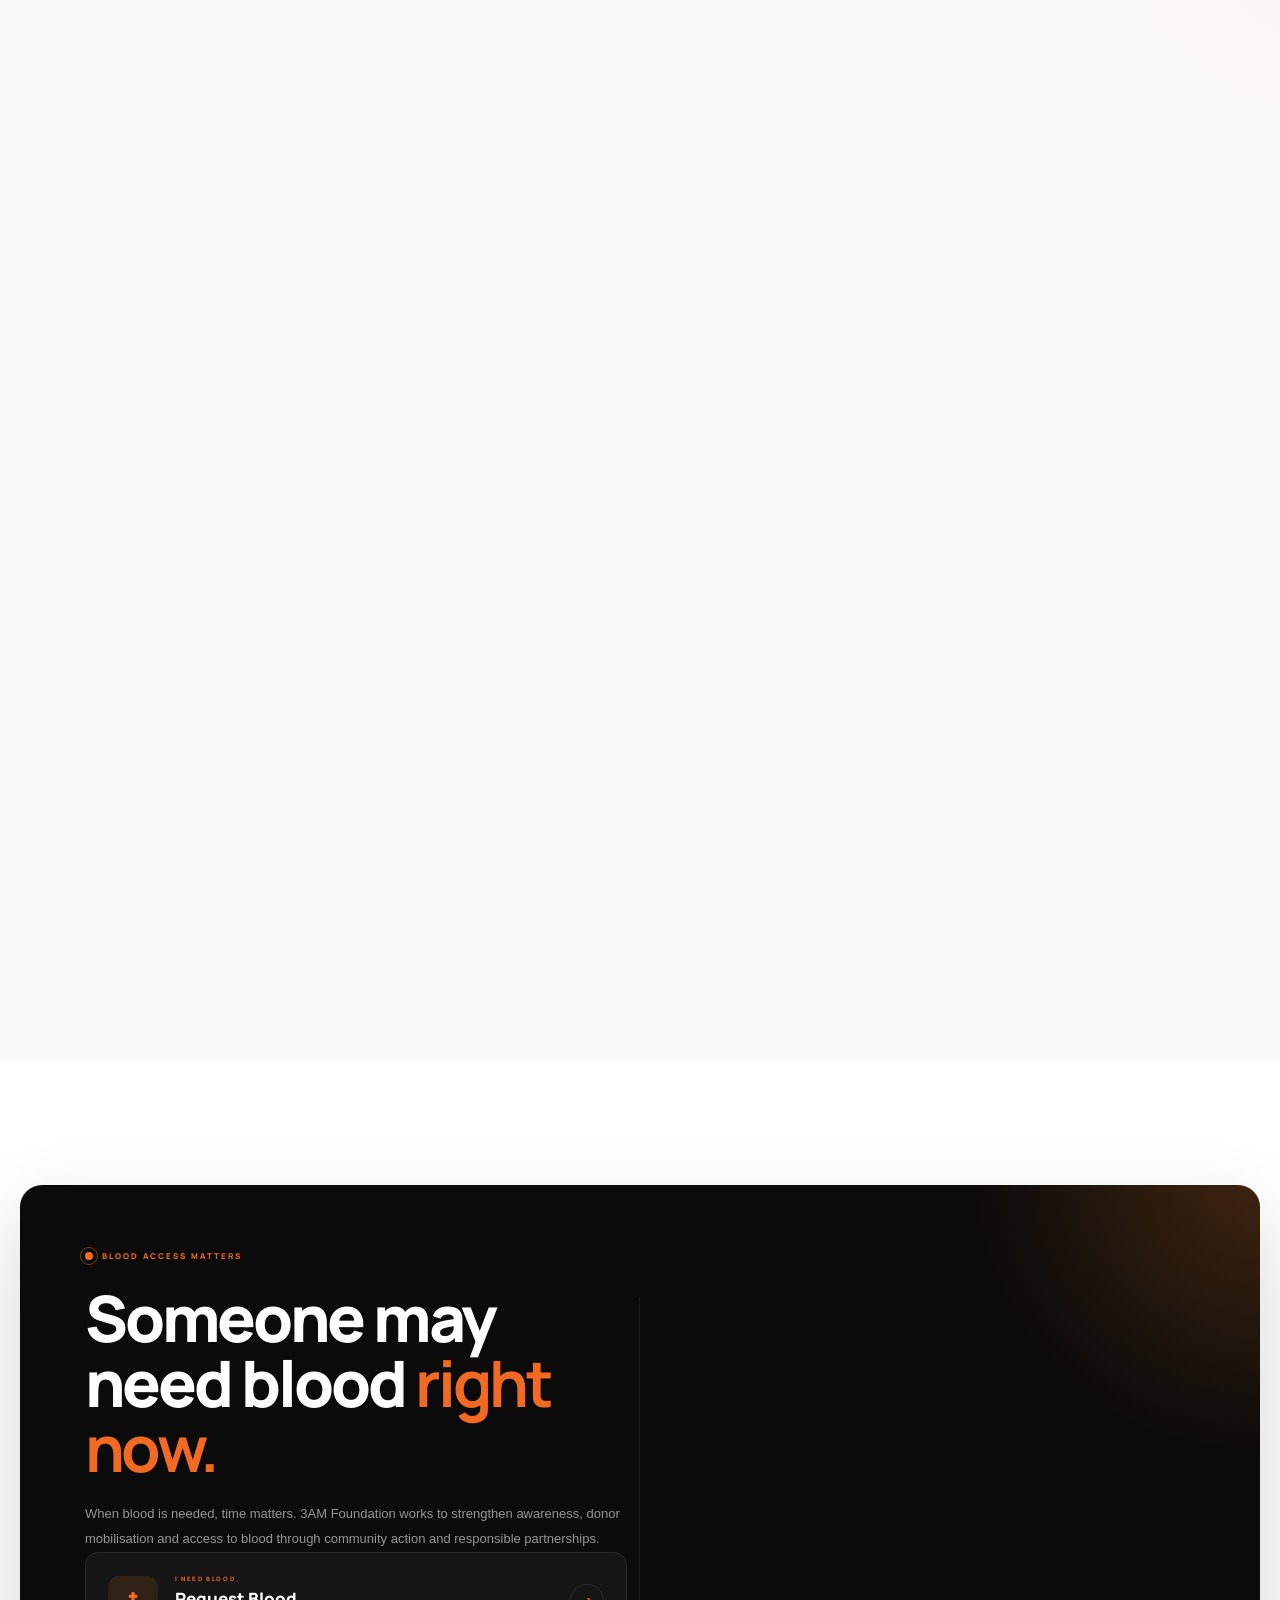
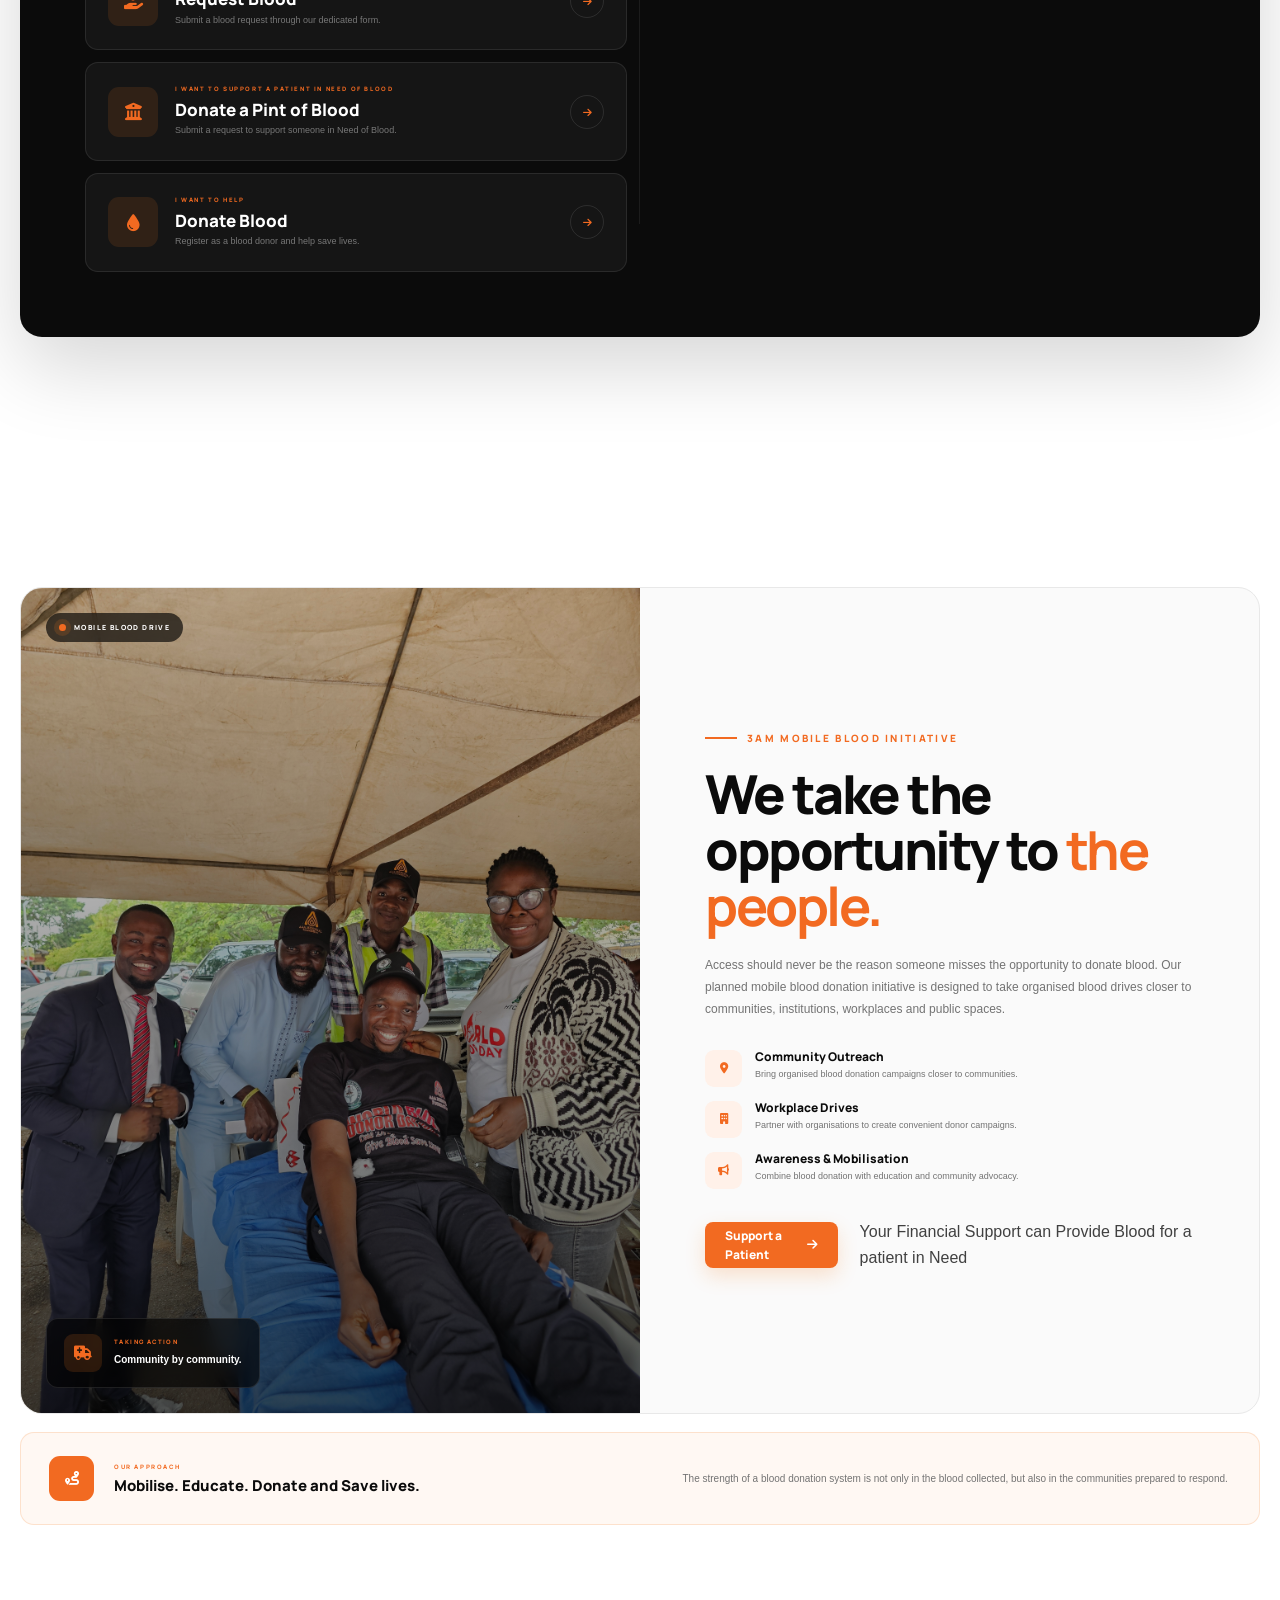
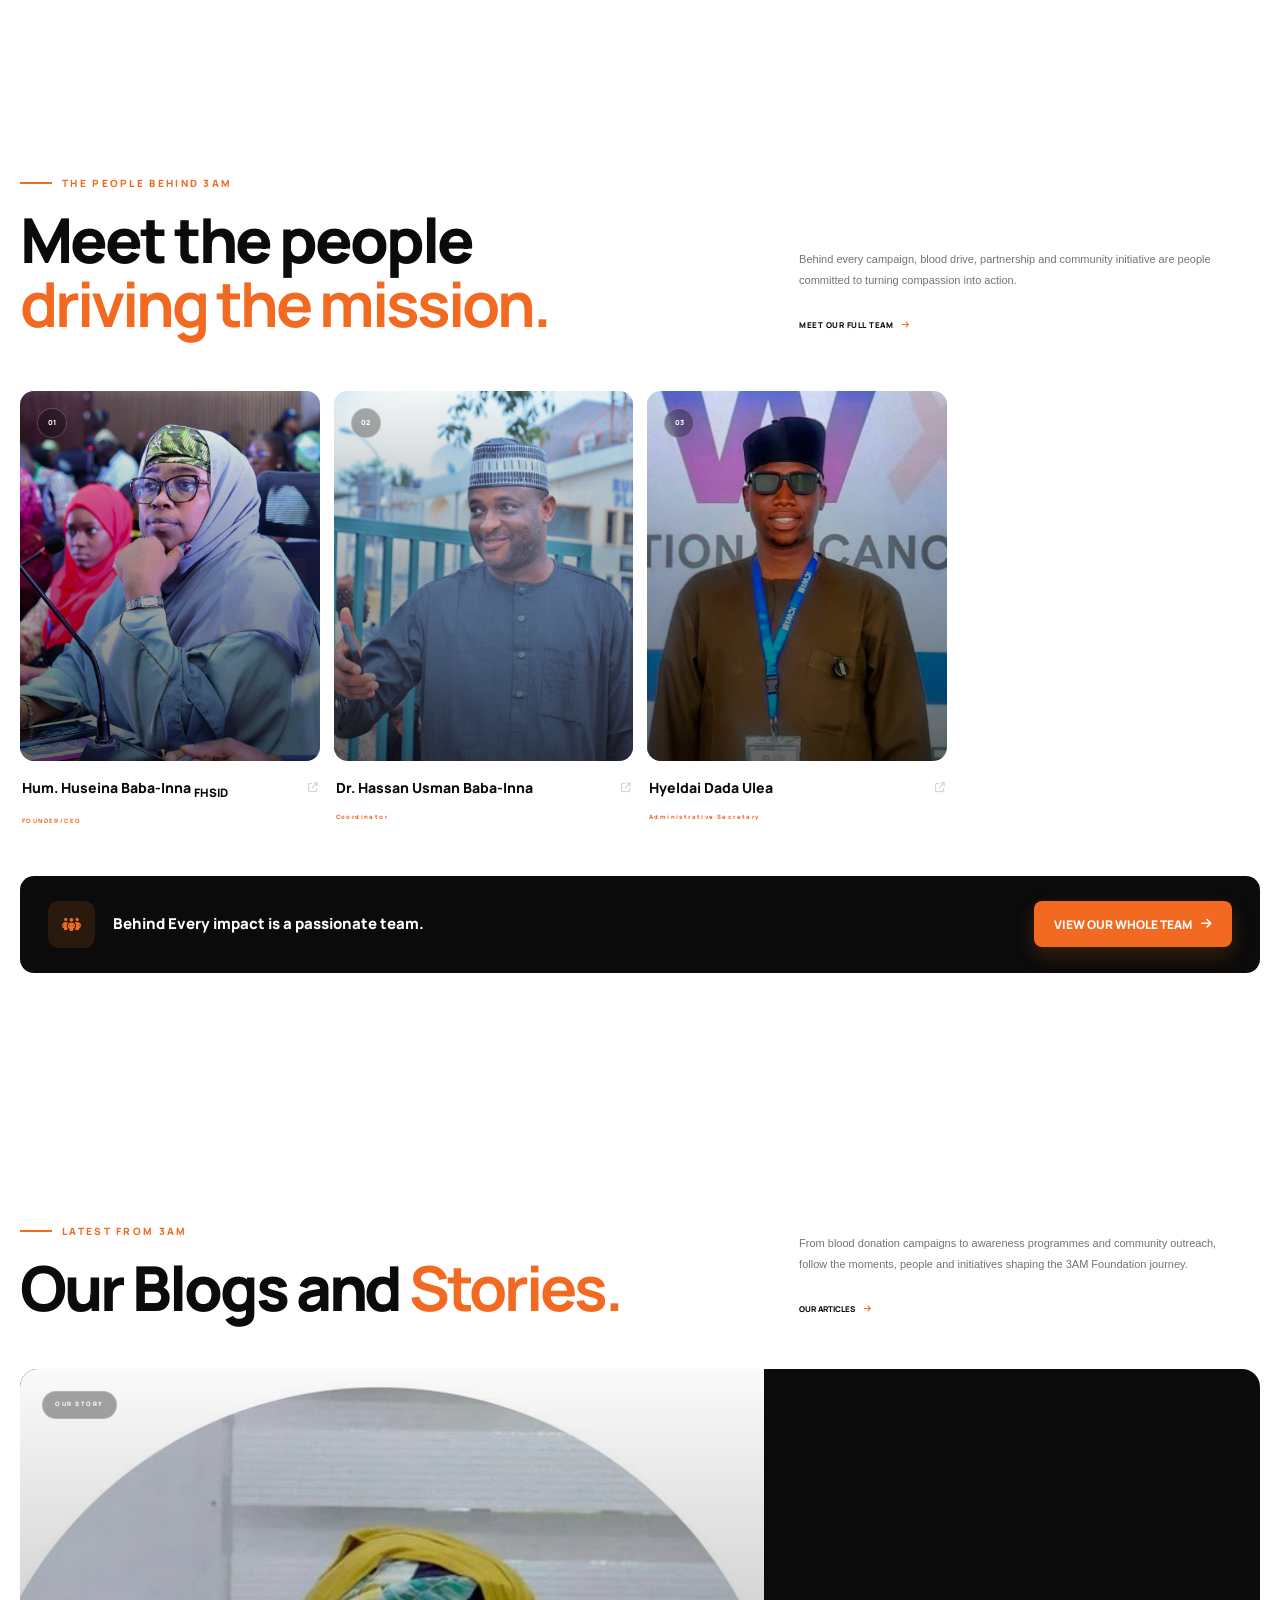
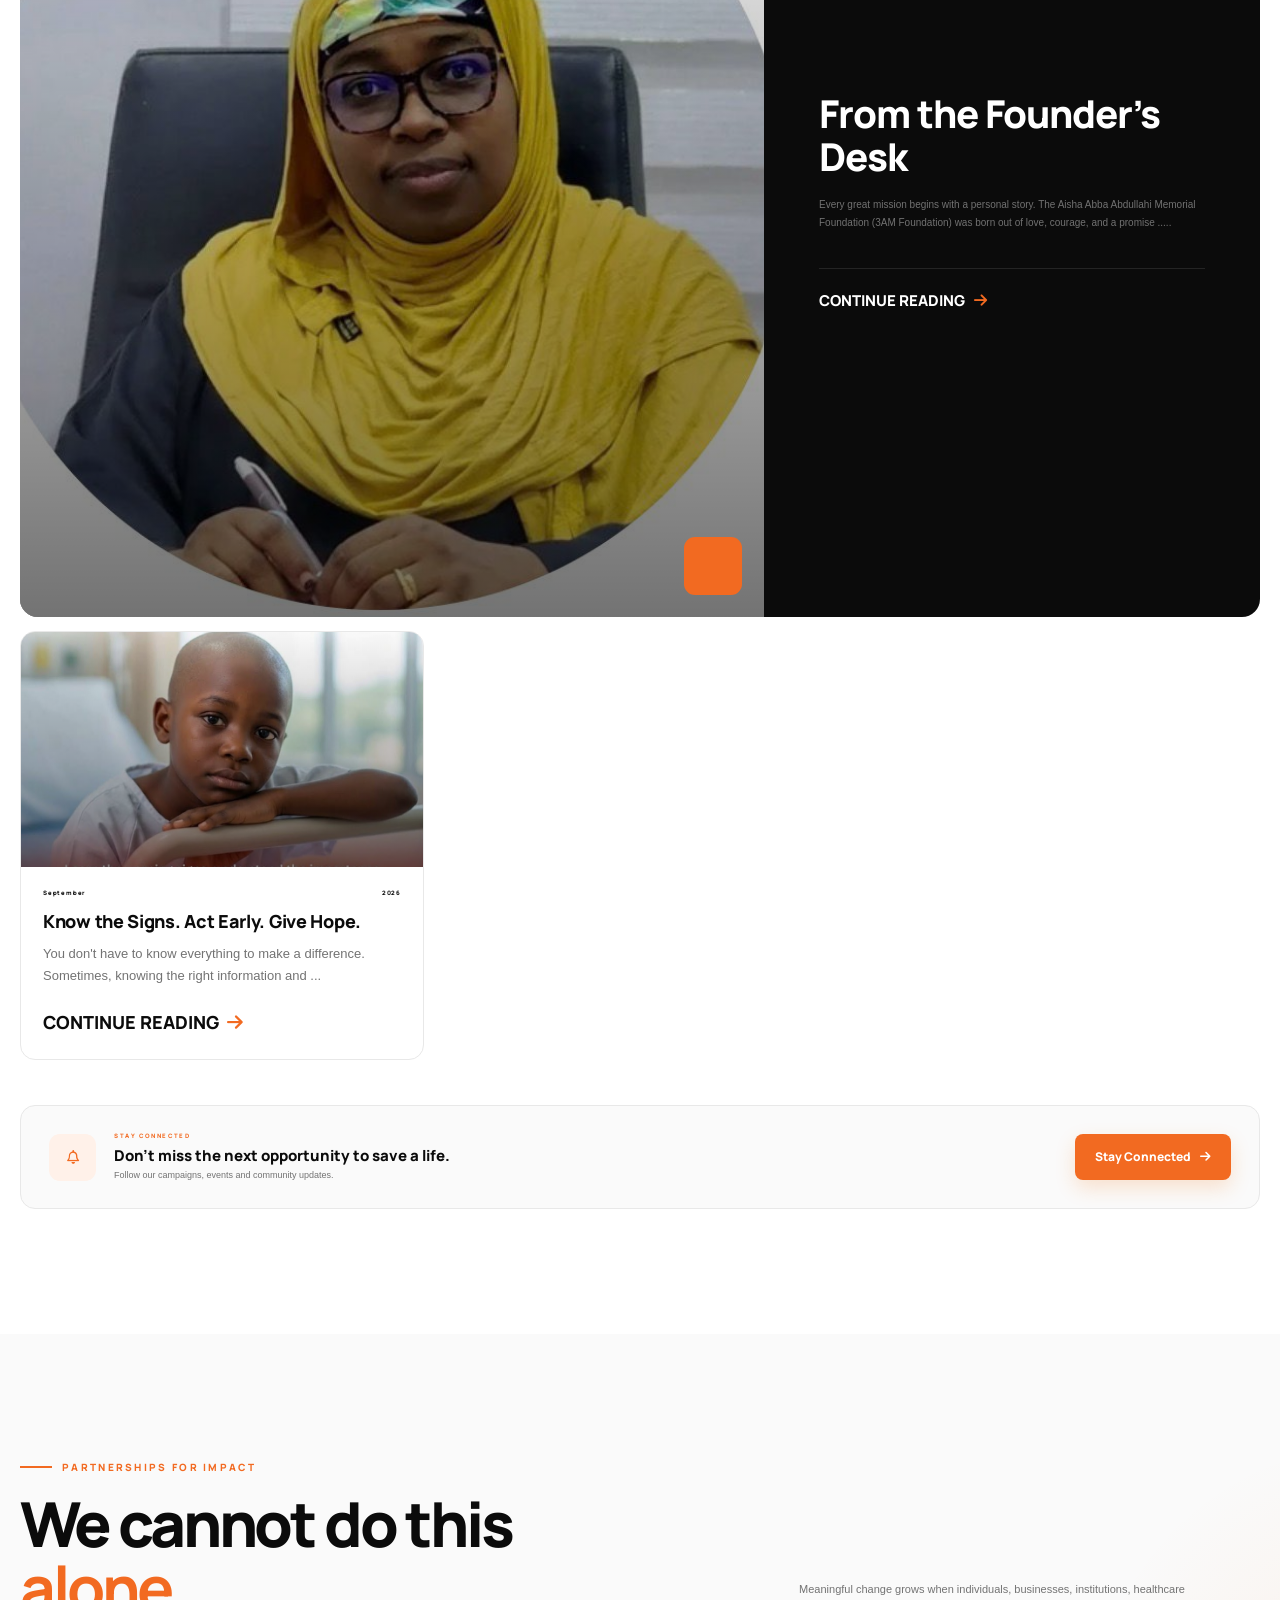
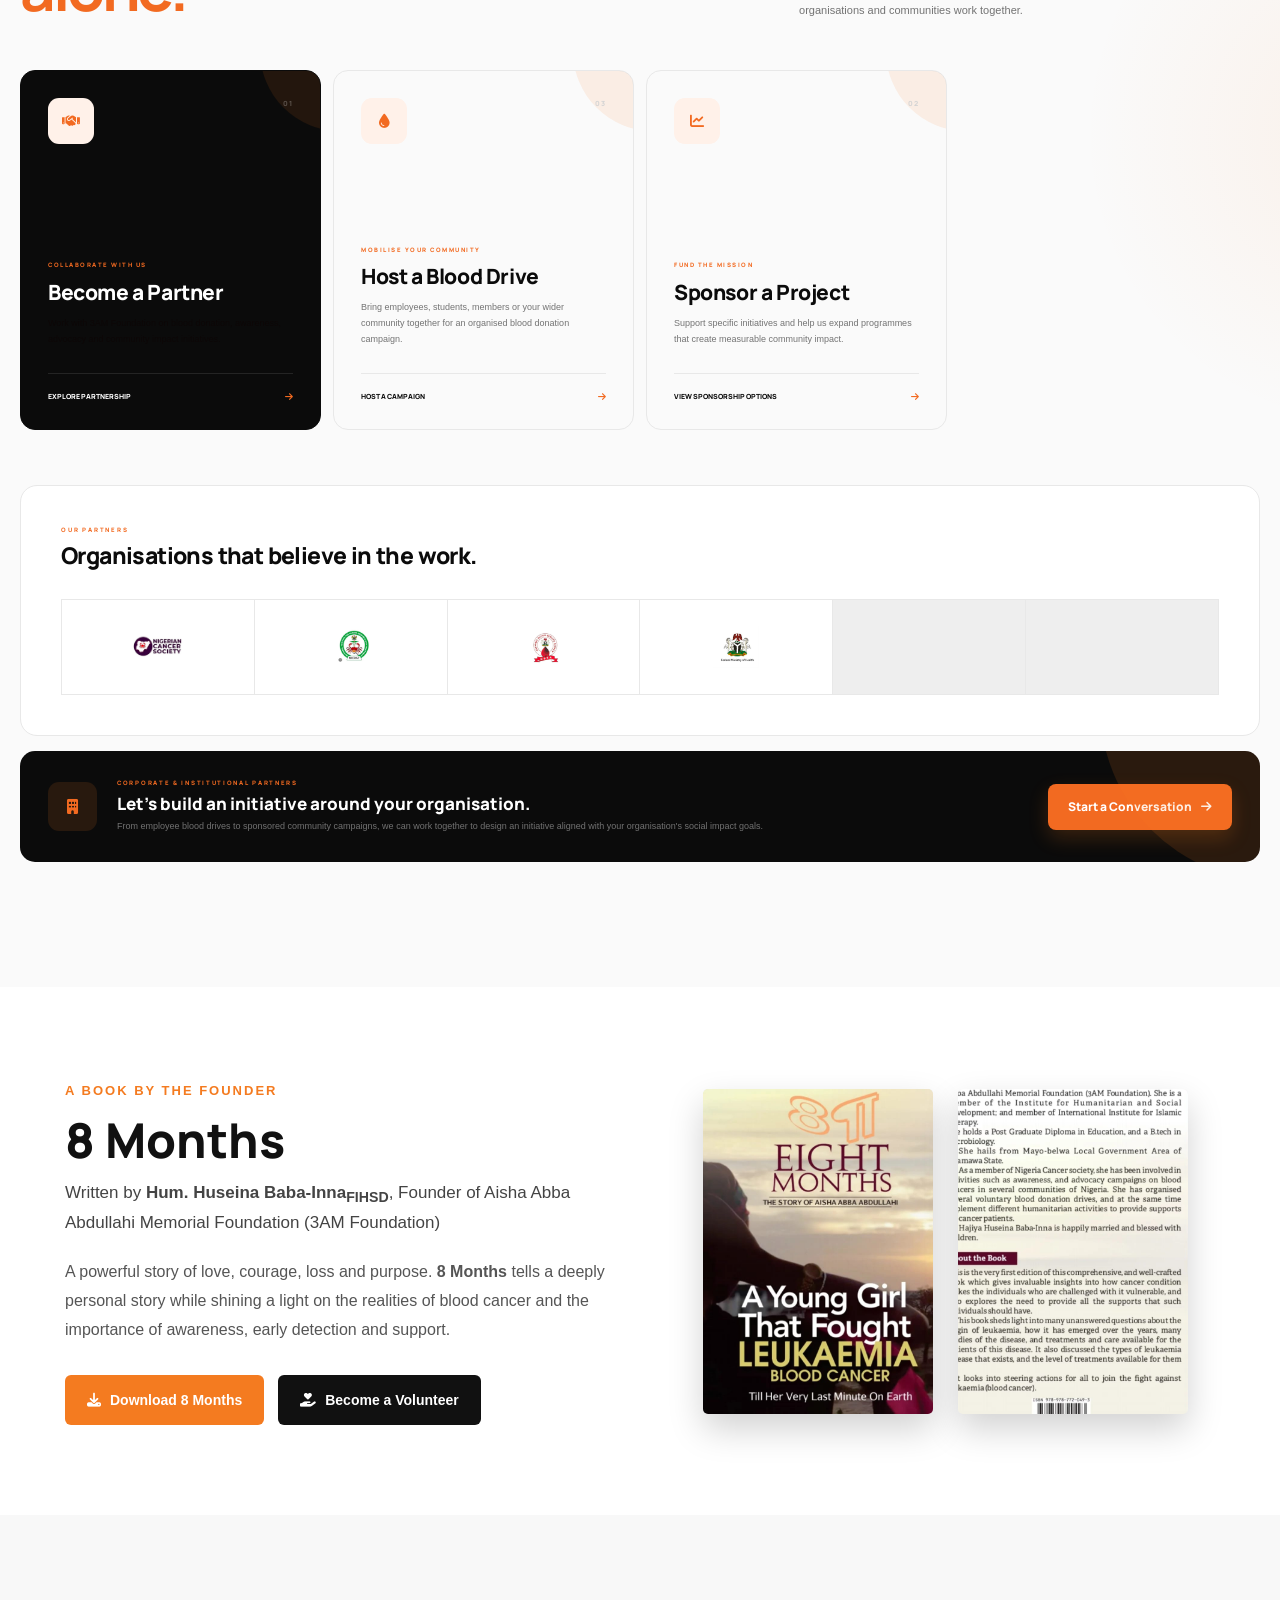
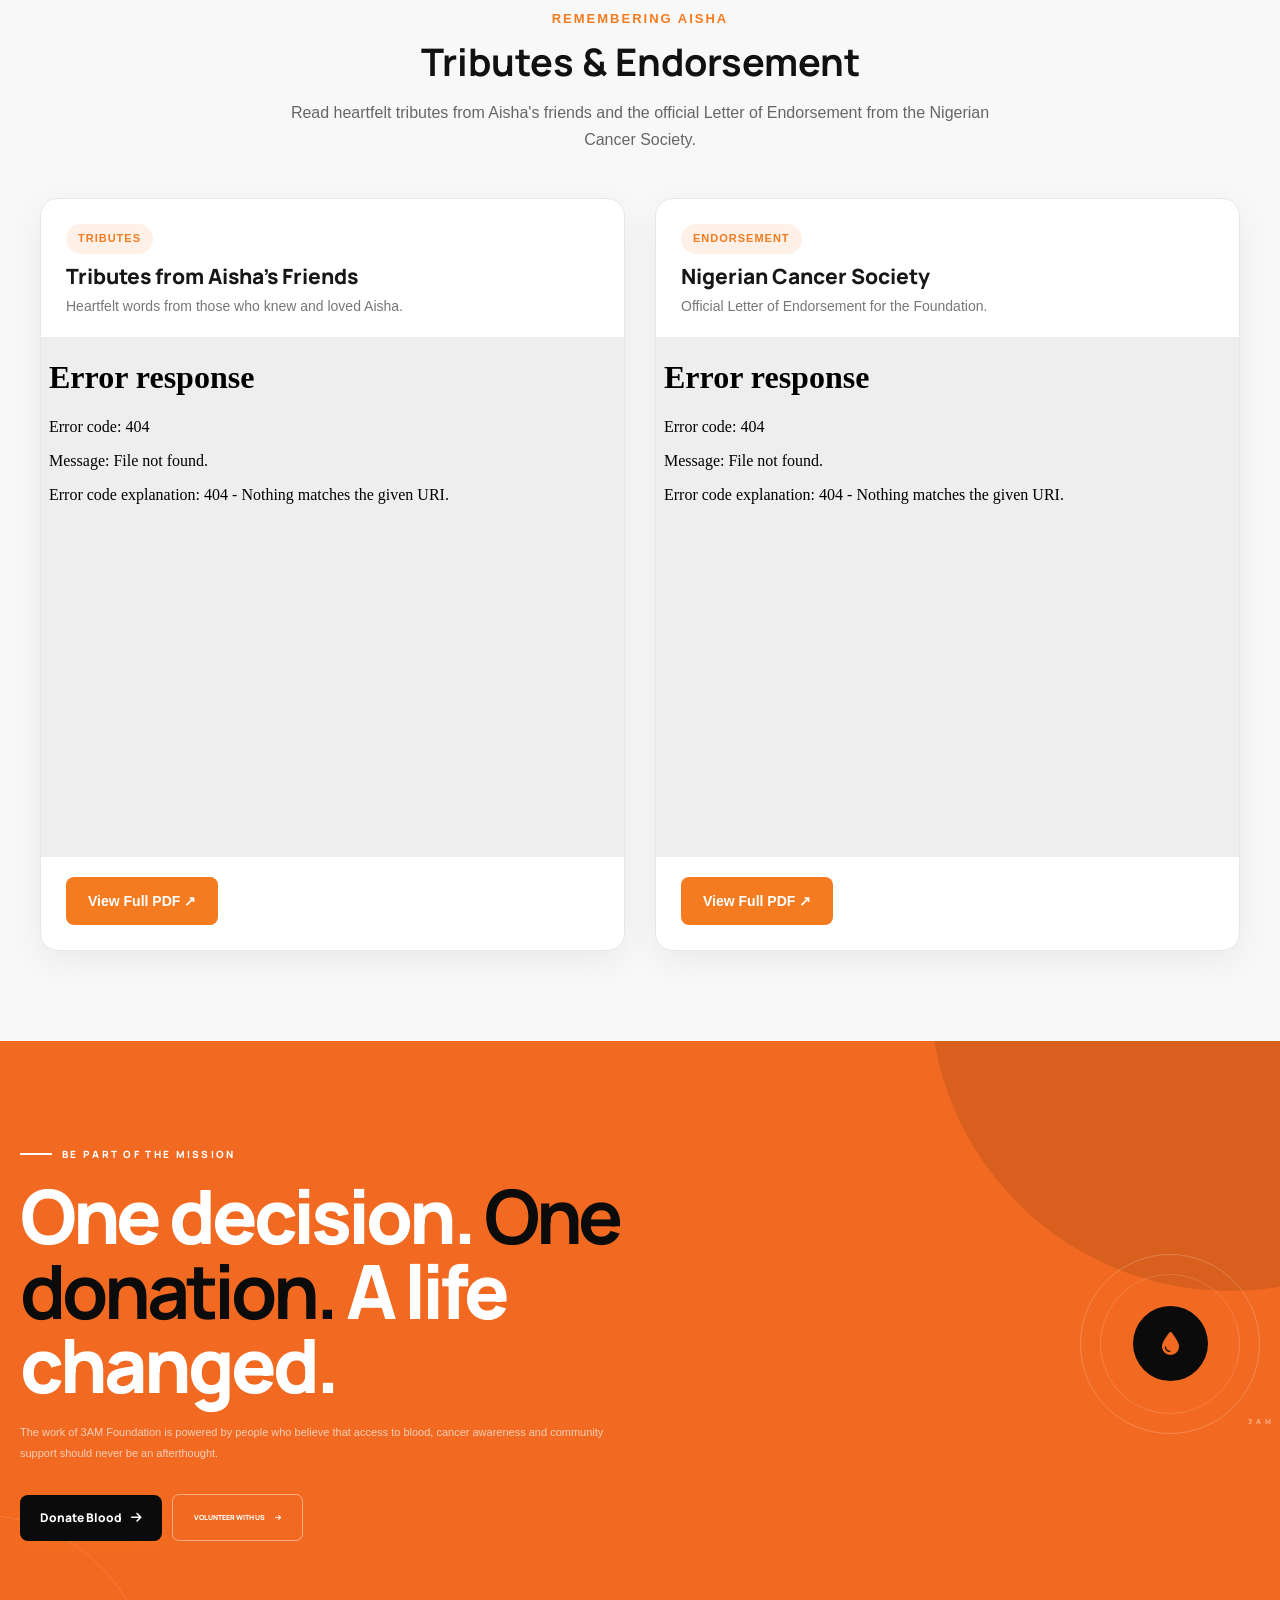
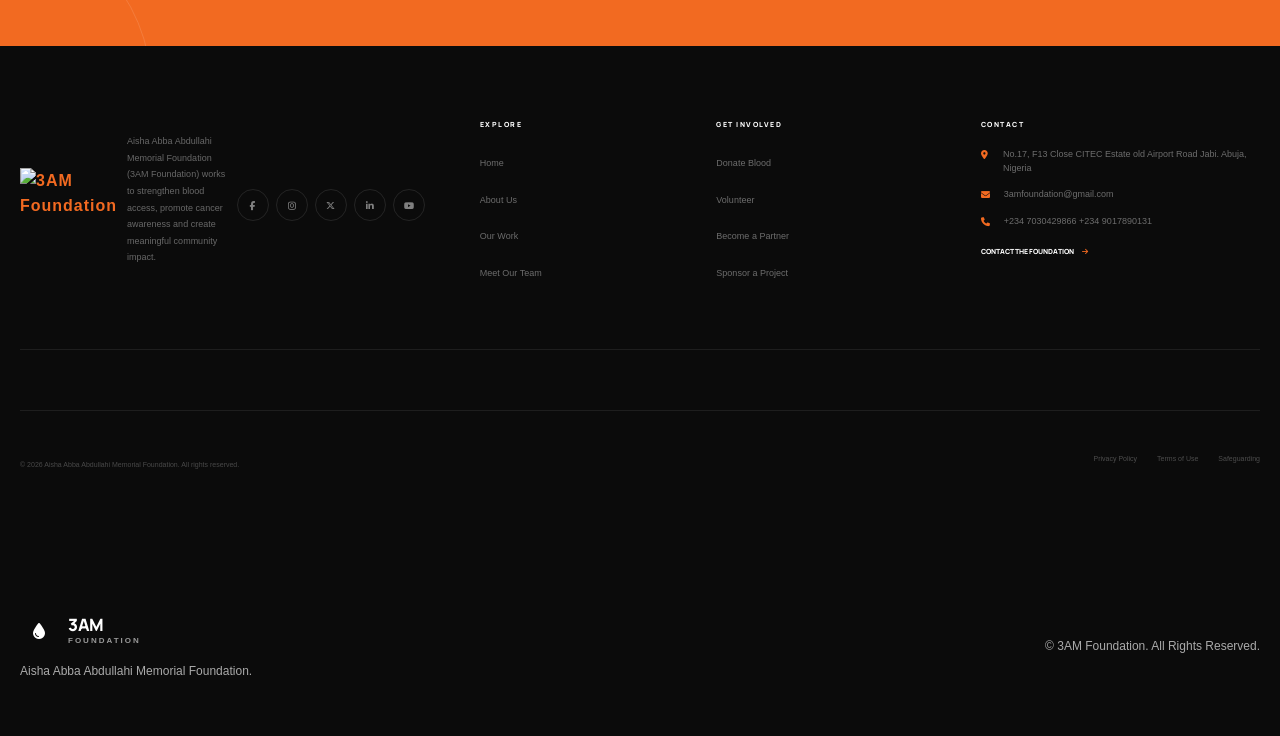
==== commit 6579240b: "Add files via upload" ====
--- a/index.html
+++ b/index.html
@@ -764,56 +764,6 @@
     <div class="activities-slider">
 
 
-        <!-- SEPTEMBER -->
-
-        <article class="activity-card featured">
-
-            <div class="activity-image">
-                <img src="images/bloodcancerawareness.jpeg"
-                     alt="Blood Cancer Awareness event" style="object-fit: contain;">
-            </div>
-
-            <div class="activity-content">
-
-                <div class="activity-month">
-                    SEPTEMBER 2026
-                </div>
-
-                <div class="activity-badge">
-                    <i class="fa-solid fa-ribbon"></i>
-                    AWARENESS MONTH
-                </div>
-
-                <h3>
-                    Blood Cancer Awareness Month
-                </h3>
-
-                <p>
-                    September marks Blood Cancer Awareness Month.
-                    3AM Foundation will use the month to raise
-                    awareness, encourage early detection of blood
-                    cancer and promote better understanding within
-                    our communities.
-                </p>
-
-                <div class="activity-event">
-
-                    <i class="fa-solid fa-droplet"></i>
-
-                    <span>
-                        Voluntary Blood Donation Drive
-                    </span>
-
-                </div>
-
-            </div>
-
-            <div class="activity-number">
-                01
-            </div>
-
-        </article>
-
 
 
         <!-- NOVEMBER -->
@@ -851,9 +801,30 @@
 
                     <i class="fa-solid fa-trophy"></i>
 
-                    <span>
-                        3AM Football Tournament — Edition 2
-                    </span>
+                   <a href="https://drive.google.com/drive/folders/1uS8piAfYIcddvnOvuCcwHVzBc4fcTtu5"
+   target="_blank"
+   class="tournament-btn">
+   📸 WATCH PREVIOUS TOURNAMENT PHOTO HIGHLIGHTS
+</a>
+
+<style>
+.tournament-btn {
+  display: inline-block;
+  background: #f47b20;
+  color: #fff;
+  padding: 10px 18px;
+  border-radius: 5px;
+  text-decoration: none;
+  font-weight: 600;
+  font-size: 14px;
+  animation: blink 1.3s infinite;
+}
+
+@keyframes blink {
+  0%, 100% { opacity: 1; }
+  50% { opacity: .55; }
+}
+</style>
 
                 </div>
 
@@ -3524,335 +3495,241 @@
 
 </section>
 
-
-<!-- ==================== STYLES ==================== -->
+<!-- Documents Section -->
+<section class="documents-section">
+    <div class="documents-container">
+
+        <div class="documents-header">
+            <span class="documents-label">REMEMBERING AISHA</span>
+            <h2>Tributes & Endorsement</h2>
+            <p>
+                Read heartfelt tributes from Aisha's friends and the official
+                Letter of Endorsement from the Nigerian Cancer Society.
+            </p>
+        </div>
+
+        <div class="documents-grid">
+
+            <!-- PDF 1: Tributes -->
+            <div class="document-card">
+                <div class="document-card-header">
+                    <div>
+                        <span class="document-tag">TRIBUTES</span>
+                        <h3>Tributes from Aisha's Friends</h3>
+                        <p>Heartfelt words from those who knew and loved Aisha.</p>
+                    </div>
+                </div>
+
+                <div class="pdf-viewer">
+                    <iframe 
+                        src="documents/Tributes_From_Aisha_s_Friends.pdf"
+                        title="Tributes from Aisha's Friends"
+                        loading="lazy">
+                    </iframe>
+                </div>
+
+                <a href="documents/Tributes_From_Aisha_s_Friends.pdf" 
+                   target="_blank" 
+                   class="view-pdf-btn">
+                    View Full PDF ↗
+                </a>
+            </div>
+
+
+            <!-- PDF 2: Nigerian Cancer Society -->
+            <div class="document-card">
+                <div class="document-card-header">
+                    <div>
+                        <span class="document-tag">ENDORSEMENT</span>
+                        <h3>Nigerian Cancer Society</h3>
+                        <p>Official Letter of Endorsement for the Foundation.</p>
+                    </div>
+                </div>
+
+                <div class="pdf-viewer">
+                    <iframe 
+                        src="documents/NCS LETTER OF ENDORSEMENT.pdf"
+                        title="Nigerian Cancer Society Letter of Endorsement"
+                        loading="lazy">
+                    </iframe>
+                </div>
+
+                <a href="documents/NCS LETTER OF ENDORSEMENT.pdf" 
+                   target="_blank" 
+                   class="view-pdf-btn">
+                    View Full PDF ↗
+                </a>
+            </div>
+
+        </div>
+    </div>
+</section>
+
+
 <style>
-
-.eight-months-section {
+/* ================================
+   DOCUMENTS / PDF SECTION
+================================ */
+
+.documents-section {
     padding: 90px 20px;
-    background: #ffffff;
+    background: #f8f8f8;
+    font-family: Arial, sans-serif;
 }
 
-.eight-months-container {
-    max-width: 1150px;
-    margin: auto;
-
-    display: flex;
-    align-items: center;
-    justify-content: space-between;
-
-    gap: 70px;
+.documents-container {
+    max-width: 1200px;
+    margin: 0 auto;
 }
 
-
-/* ==================== BOOK INFORMATION ==================== */
-
-.eight-months-content {
-    flex: 1;
-    max-width: 540px;
+.documents-header {
+    text-align: center;
+    max-width: 700px;
+    margin: 0 auto 45px;
 }
 
-.book-label {
+.documents-label {
     display: inline-block;
-
     color: #f47b20;
-
     font-size: 13px;
     font-weight: 700;
-
     letter-spacing: 2px;
-
-    margin-bottom: 12px;
+    margin-bottom: 10px;
 }
 
-.eight-months-content h2 {
-    margin: 0 0 12px;
-
-    font-size: 48px;
-    line-height: 1.1;
-
-    color: #111111;
+.documents-header h2 {
+    margin: 0 0 15px;
+    font-size: 38px;
+    color: #111;
+    font-weight: 700;
 }
 
-.book-author {
-    font-size: 17px;
+.documents-header p {
+    margin: 0;
+    color: #666;
+    font-size: 16px;
     line-height: 1.7;
-
-    color: #444444;
-
-    margin-bottom: 20px;
 }
 
-.book-description {
-    font-size: 16px;
-    line-height: 1.8;
-
-    color: #555555;
-
-    margin-bottom: 30px;
+.documents-grid {
+    display: grid;
+    grid-template-columns: repeat(2, 1fr);
+    gap: 30px;
 }
 
-
-/* ==================== BUTTONS ==================== */
-
-.book-actions {
-    display: flex;
-    flex-wrap: wrap;
-
-    gap: 14px;
+.document-card {
+    background: #fff;
+    border-radius: 18px;
+    overflow: hidden;
+    border: 1px solid #e8e8e8;
+    box-shadow: 0 10px 35px rgba(0, 0, 0, 0.06);
+    transition: transform 0.3s ease, box-shadow 0.3s ease;
 }
 
-.book-btn {
-    display: inline-flex;
-
-    align-items: center;
-    justify-content: center;
-
-    gap: 9px;
-
-    padding: 14px 22px;
-
-    border-radius: 6px;
-
+.document-card:hover {
+    transform: translateY(-5px);
+    box-shadow: 0 15px 45px rgba(0, 0, 0, 0.1);
+}
+
+.document-card-header {
+    padding: 25px 25px 20px;
+}
+
+.document-tag {
+    display: inline-block;
+    background: #fff1e8;
+    color: #f47b20;
+    padding: 6px 12px;
+    border-radius: 50px;
+    font-size: 11px;
+    font-weight: 700;
+    letter-spacing: 1px;
+    margin-bottom: 10px;
+}
+
+.document-card h3 {
+    margin: 0 0 7px;
+    font-size: 21px;
+    color: #171717;
+}
+
+.document-card p {
+    margin: 0;
+    color: #777;
+    font-size: 14px;
+    line-height: 1.6;
+}
+
+/* PDF Viewer */
+.pdf-viewer {
+    width: 100%;
+    height: 520px;
+    background: #eee;
+    border-top: 1px solid #eee;
+    border-bottom: 1px solid #eee;
+}
+
+.pdf-viewer iframe {
+    width: 100%;
+    height: 100%;
+    border: none;
+    display: block;
+}
+
+/* Button */
+.view-pdf-btn {
+    display: inline-block;
+    margin: 20px 25px 25px;
+    padding: 13px 22px;
+    background: #f47b20;
+    color: #fff;
     text-decoration: none;
-
+    border-radius: 8px;
     font-size: 14px;
-    font-weight: 700;
-
-    transition: 0.3s ease;
+    font-weight: 600;
+    transition: background 0.3s ease, transform 0.2s ease;
 }
 
-.download-btn {
-    background: #f47b20;
-    color: #ffffff;
-}
-
-.download-btn:hover {
-    background: #d96512;
+.view-pdf-btn:hover {
+    background: #d9640e;
     transform: translateY(-2px);
 }
 
-.volunteer-btn {
-    background: #111111;
-    color: #ffffff;
+
+/* ================================
+   MOBILE
+================================ */
+
+@media (max-width: 768px) {
+
+    .documents-section {
+        padding: 60px 15px;
+    }
+
+    .documents-header h2 {
+        font-size: 30px;
+    }
+
+    .documents-grid {
+        grid-template-columns: 1fr;
+        gap: 25px;
+    }
+
+    .pdf-viewer {
+        height: 500px;
+    }
+
+    .document-card-header {
+        padding: 22px 20px 18px;
+    }
+
+    .view-pdf-btn {
+        margin: 18px 20px 22px;
+    }
 }
-
-.volunteer-btn:hover {
-    background: #333333;
-    transform: translateY(-2px);
-}
-
-
-/* ==================== BOOK COVERS ==================== */
-
-.book-covers {
-    flex: 1;
-
-    display: flex;
-
-    align-items: center;
-    justify-content: center;
-
-    gap: 25px;
-}
-
-
-/*
-   The book cover is now simply a link.
-   No JavaScript.
-   No modal.
-*/
-
-.book-cover {
-    width: 230px;
-    height: 325px;
-
-    position: relative;
-
-    display: block;
-
-    overflow: hidden;
-
-    border-radius: 5px;
-
-    background: #eeeeee;
-
-    box-shadow: 0 15px 35px rgba(0, 0, 0, 0.18);
-
-    text-decoration: none;
-
-    cursor: pointer;
-
-    transition: transform 0.3s ease,
-                box-shadow 0.3s ease;
-
-    -webkit-tap-highlight-color: transparent;
-}
-
-.book-cover:hover {
-    transform: translateY(-8px);
-
-    box-shadow: 0 20px 45px rgba(0, 0, 0, 0.25);
-}
-
-
-/* BOOK IMAGE */
-
-.book-cover img {
-    width: 100%;
-    height: 100%;
-
-    display: block;
-
-    object-fit: cover;
-
-    pointer-events: none;
-}
-
-
-/* ==================== VIEW COVER LABEL ==================== */
-
-.cover-label {
-    position: absolute;
-
-    left: 50%;
-    bottom: 18px;
-
-    transform: translateX(-50%);
-
-    display: flex;
-
-    align-items: center;
-    justify-content: center;
-
-    gap: 7px;
-
-    padding: 9px 13px;
-
-    background: rgba(0, 0, 0, 0.72);
-
-    color: #ffffff;
-
-    border-radius: 4px;
-
-    font-size: 12px;
-
-    white-space: nowrap;
-
-    opacity: 0;
-
-    transition: opacity 0.3s ease;
-}
-
-.book-cover:hover .cover-label {
-    opacity: 1;
-}
-
-
-/* ==================== MOBILE ==================== */
-
-@media (max-width: 850px) {
-
-    .eight-months-container {
-        flex-direction: column;
-
-        text-align: center;
-
-        gap: 45px;
-    }
-
-    .eight-months-content {
-        max-width: 650px;
-    }
-
-    .eight-months-content h2 {
-        font-size: 40px;
-    }
-
-    .book-actions {
-        justify-content: center;
-    }
-
-    .book-covers {
-        width: 100%;
-
-        gap: 15px;
-    }
-
-    .book-cover {
-        width: 45%;
-
-        max-width: 210px;
-
-        height: 295px;
-
-        transform: none;
-    }
-
-}
-
-
-/* ==================== SMALL MOBILE ==================== */
-
-@media (max-width: 500px) {
-
-    .eight-months-section {
-        padding: 65px 15px;
-    }
-
-    .eight-months-content h2 {
-        font-size: 35px;
-    }
-
-    .book-covers {
-        gap: 10px;
-    }
-
-    .book-cover {
-        width: calc(50% - 5px);
-
-        height: 245px;
-    }
-
-    /*
-       Keep the View Cover label visible on phones
-       because phones don't have hover.
-    */
-
-    .cover-label {
-        opacity: 1;
-
-        bottom: 10px;
-
-        padding: 7px 9px;
-
-        font-size: 10px;
-    }
-
-    .book-btn {
-        width: 100%;
-    }
-
-}
-
-
-/* ==================== VERY SMALL PHONES ==================== */
-
-@media (max-width: 360px) {
-
-    .book-cover {
-        height: 220px;
-    }
-
-    .cover-label {
-        font-size: 9px;
-
-        padding: 6px 7px;
-    }
-
-}
-
 </style>
+
+
 
 <!-- ==================================================
      FINAL CALL TO ACTION
--- a/style.css
+++ b/style.css
@@ -22767,3 +22767,333 @@
   }
 
 }
+
+
+
+
+
+.eight-months-section {
+    padding: 90px 20px;
+    background: #ffffff;
+}
+
+.eight-months-container {
+    max-width: 1150px;
+    margin: auto;
+
+    display: flex;
+    align-items: center;
+    justify-content: space-between;
+
+    gap: 70px;
+}
+
+
+/* ==================== BOOK INFORMATION ==================== */
+
+.eight-months-content {
+    flex: 1;
+    max-width: 540px;
+}
+
+.book-label {
+    display: inline-block;
+
+    color: #f47b20;
+
+    font-size: 13px;
+    font-weight: 700;
+
+    letter-spacing: 2px;
+
+    margin-bottom: 12px;
+}
+
+.eight-months-content h2 {
+    margin: 0 0 12px;
+
+    font-size: 48px;
+    line-height: 1.1;
+
+    color: #111111;
+}
+
+.book-author {
+    font-size: 17px;
+    line-height: 1.7;
+
+    color: #444444;
+
+    margin-bottom: 20px;
+}
+
+.book-description {
+    font-size: 16px;
+    line-height: 1.8;
+
+    color: #555555;
+
+    margin-bottom: 30px;
+}
+
+
+/* ==================== BUTTONS ==================== */
+
+.book-actions {
+    display: flex;
+    flex-wrap: wrap;
+
+    gap: 14px;
+}
+
+.book-btn {
+    display: inline-flex;
+
+    align-items: center;
+    justify-content: center;
+
+    gap: 9px;
+
+    padding: 14px 22px;
+
+    border-radius: 6px;
+
+    text-decoration: none;
+
+    font-size: 14px;
+    font-weight: 700;
+
+    transition: 0.3s ease;
+}
+
+.download-btn {
+    background: #f47b20;
+    color: #ffffff;
+}
+
+.download-btn:hover {
+    background: #d96512;
+    transform: translateY(-2px);
+}
+
+.volunteer-btn {
+    background: #111111;
+    color: #ffffff;
+}
+
+.volunteer-btn:hover {
+    background: #333333;
+    transform: translateY(-2px);
+}
+
+
+/* ==================== BOOK COVERS ==================== */
+
+.book-covers {
+    flex: 1;
+
+    display: flex;
+
+    align-items: center;
+    justify-content: center;
+
+    gap: 25px;
+}
+
+
+/*
+   The book cover is now simply a link.
+   No JavaScript.
+   No modal.
+*/
+
+.book-cover {
+    width: 230px;
+    height: 325px;
+
+    position: relative;
+
+    display: block;
+
+    overflow: hidden;
+
+    border-radius: 5px;
+
+    background: #eeeeee;
+
+    box-shadow: 0 15px 35px rgba(0, 0, 0, 0.18);
+
+    text-decoration: none;
+
+    cursor: pointer;
+
+    transition: transform 0.3s ease,
+                box-shadow 0.3s ease;
+
+    -webkit-tap-highlight-color: transparent;
+}
+
+.book-cover:hover {
+    transform: translateY(-8px);
+
+    box-shadow: 0 20px 45px rgba(0, 0, 0, 0.25);
+}
+
+
+/* BOOK IMAGE */
+
+.book-cover img {
+    width: 100%;
+    height: 100%;
+
+    display: block;
+
+    object-fit: cover;
+
+    pointer-events: none;
+}
+
+
+/* ==================== VIEW COVER LABEL ==================== */
+
+.cover-label {
+    position: absolute;
+
+    left: 50%;
+    bottom: 18px;
+
+    transform: translateX(-50%);
+
+    display: flex;
+
+    align-items: center;
+    justify-content: center;
+
+    gap: 7px;
+
+    padding: 9px 13px;
+
+    background: rgba(0, 0, 0, 0.72);
+
+    color: #ffffff;
+
+    border-radius: 4px;
+
+    font-size: 12px;
+
+    white-space: nowrap;
+
+    opacity: 0;
+
+    transition: opacity 0.3s ease;
+}
+
+.book-cover:hover .cover-label {
+    opacity: 1;
+}
+
+
+/* ==================== MOBILE ==================== */
+
+@media (max-width: 850px) {
+
+    .eight-months-container {
+        flex-direction: column;
+
+        text-align: center;
+
+        gap: 45px;
+    }
+
+    .eight-months-content {
+        max-width: 650px;
+    }
+
+    .eight-months-content h2 {
+        font-size: 40px;
+    }
+
+    .book-actions {
+        justify-content: center;
+    }
+
+    .book-covers {
+        width: 100%;
+
+        gap: 15px;
+    }
+
+    .book-cover {
+        width: 45%;
+
+        max-width: 210px;
+
+        height: 295px;
+
+        transform: none;
+    }
+
+}
+
+
+/* ==================== SMALL MOBILE ==================== */
+
+@media (max-width: 500px) {
+
+    .eight-months-section {
+        padding: 65px 15px;
+    }
+
+    .eight-months-content h2 {
+        font-size: 35px;
+    }
+
+    .book-covers {
+        gap: 10px;
+    }
+
+    .book-cover {
+        width: calc(50% - 5px);
+
+        height: 245px;
+    }
+
+    /*
+       Keep the View Cover label visible on phones
+       because phones don't have hover.
+    */
+
+    .cover-label {
+        opacity: 1;
+
+        bottom: 10px;
+
+        padding: 7px 9px;
+
+        font-size: 10px;
+    }
+
+    .book-btn {
+        width: 100%;
+    }
+
+}
+
+
+/* ==================== VERY SMALL PHONES ==================== */
+
+@media (max-width: 360px) {
+
+    .book-cover {
+        height: 220px;
+    }
+
+    .cover-label {
+        font-size: 9px;
+
+        padding: 6px 7px;
+    }
+
+}
+
+
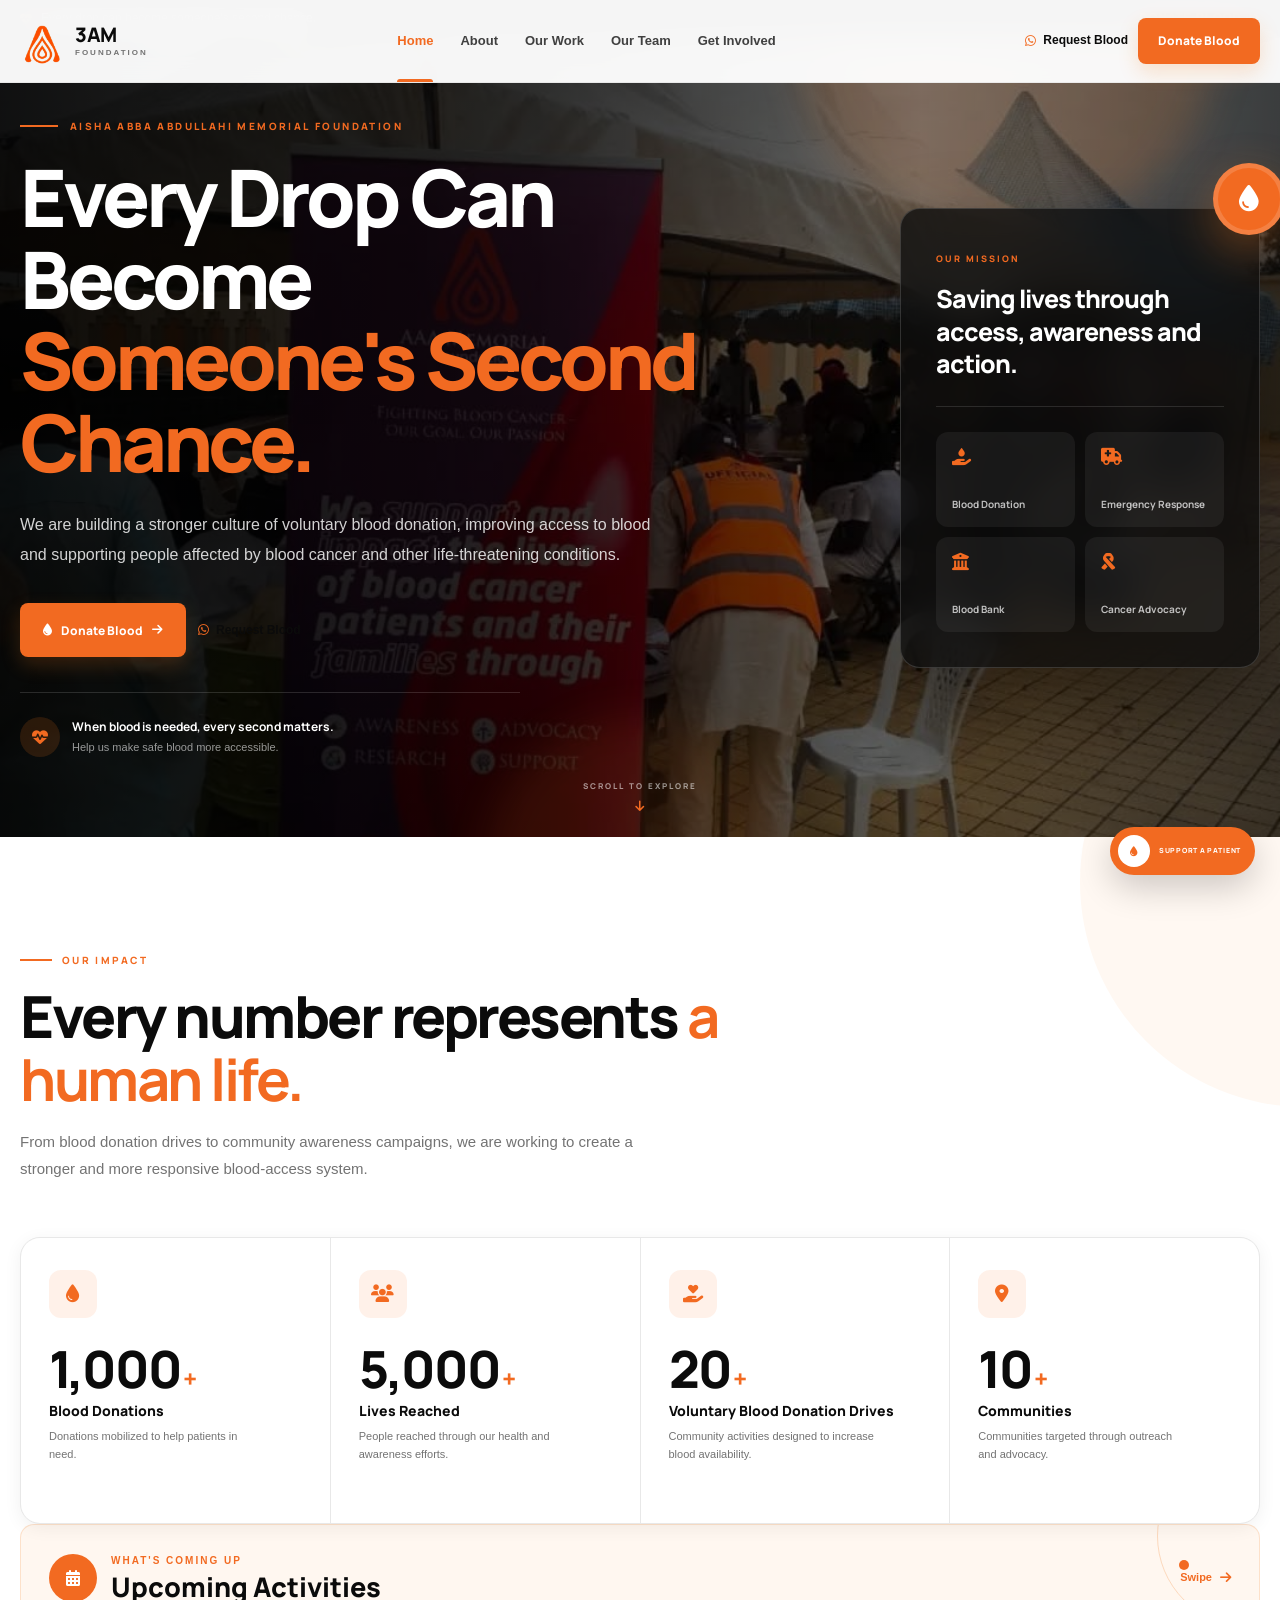
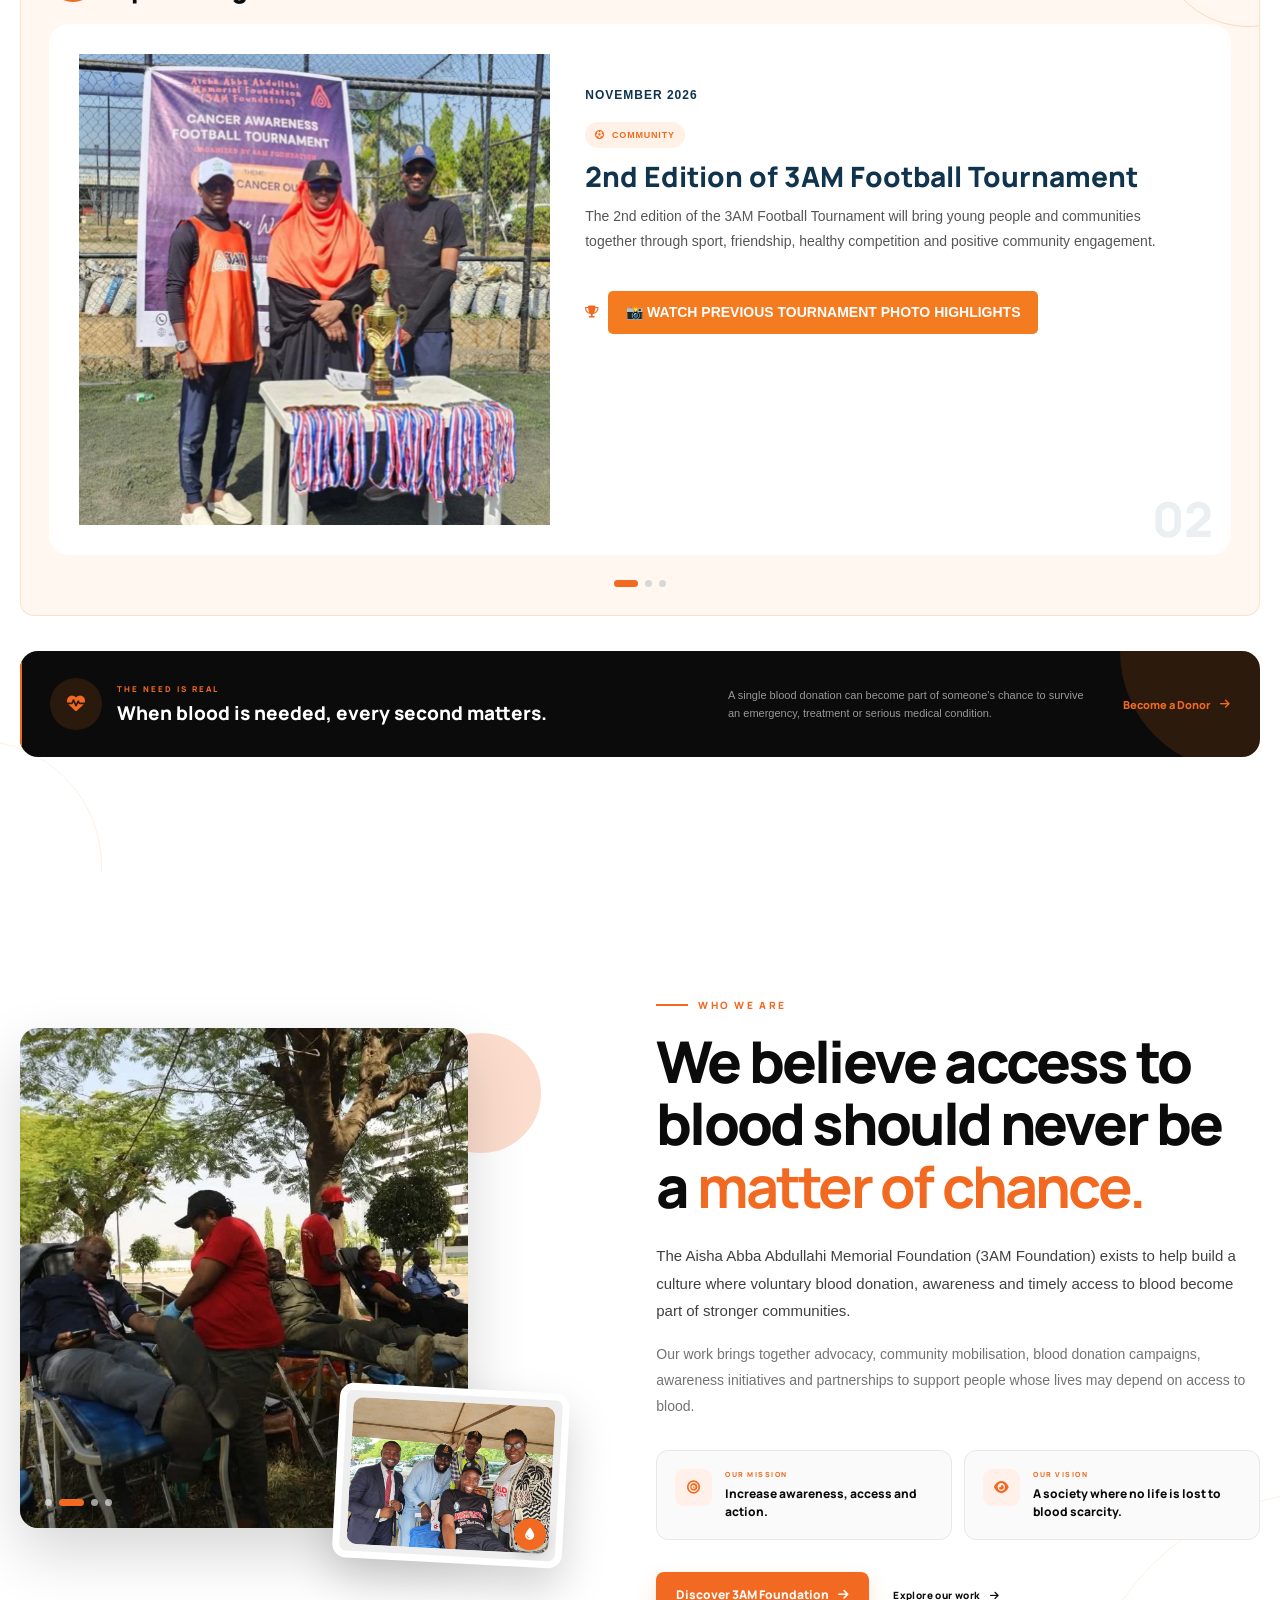
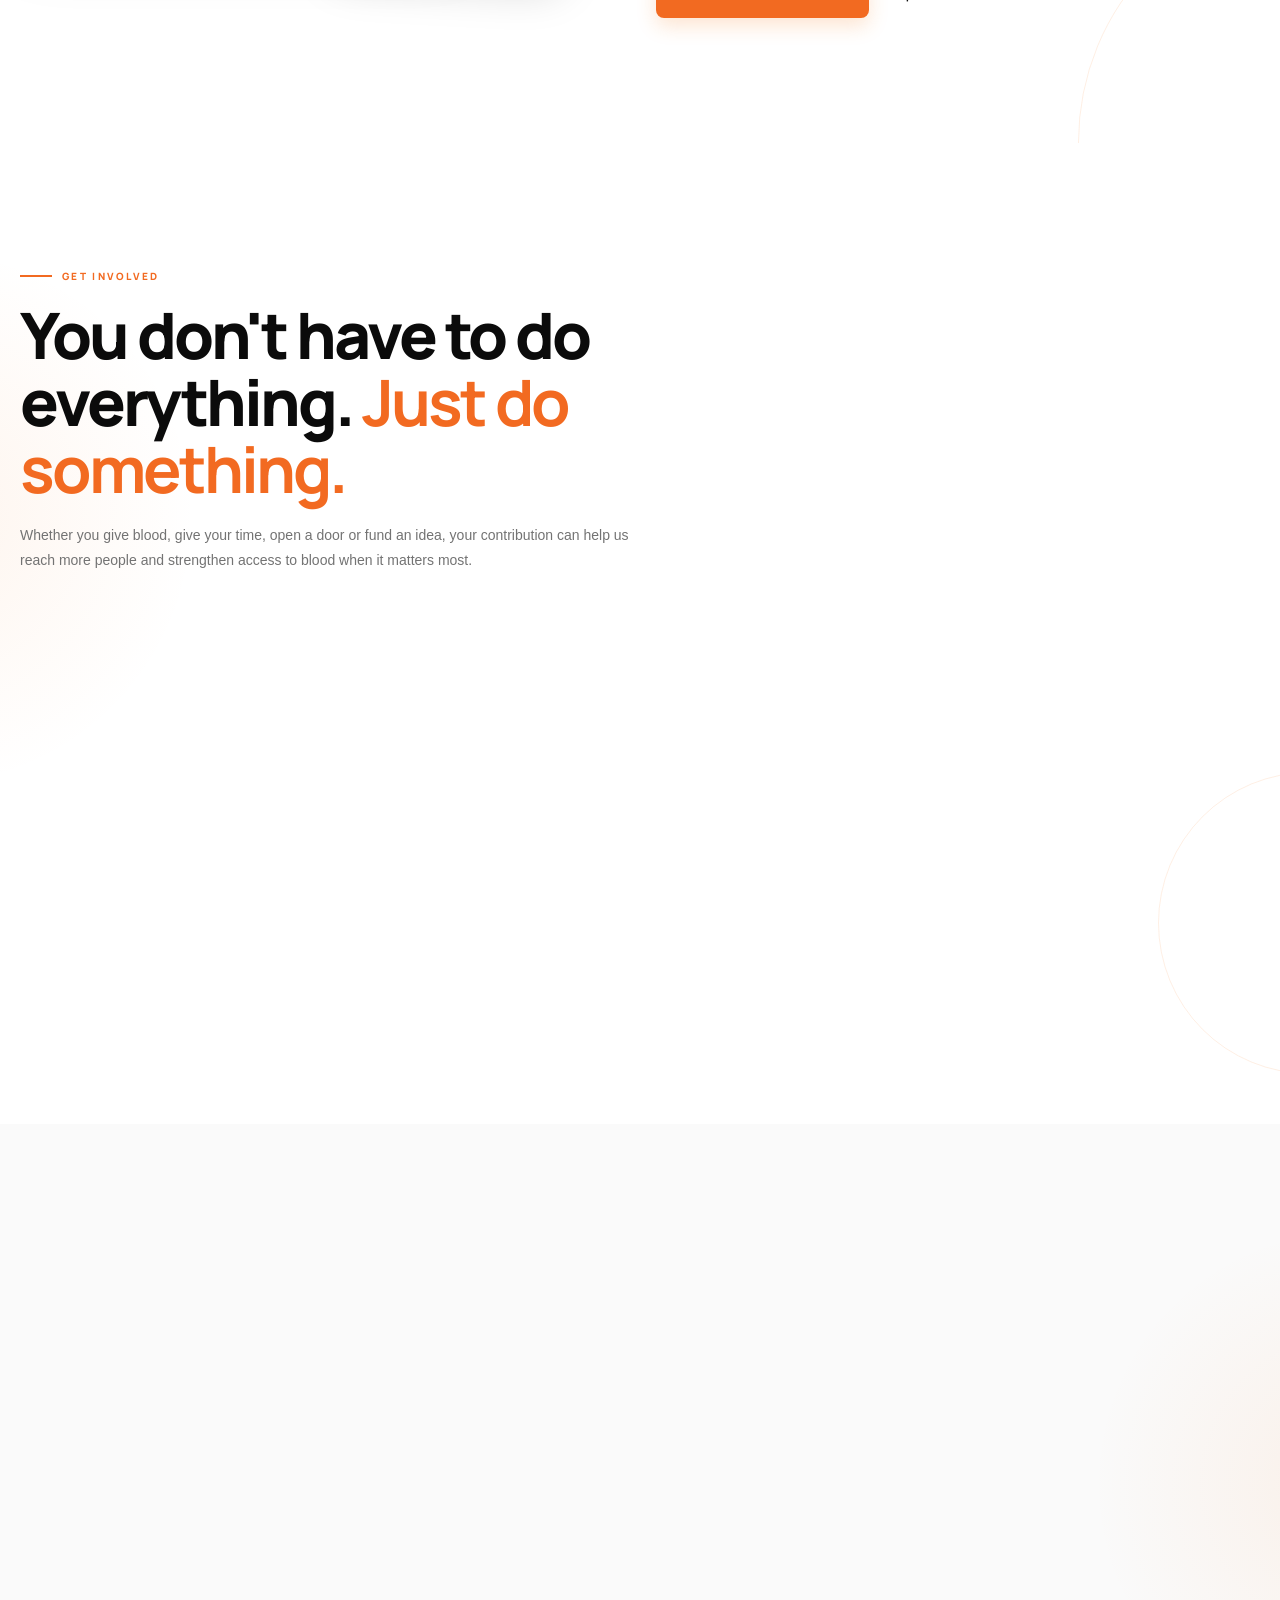
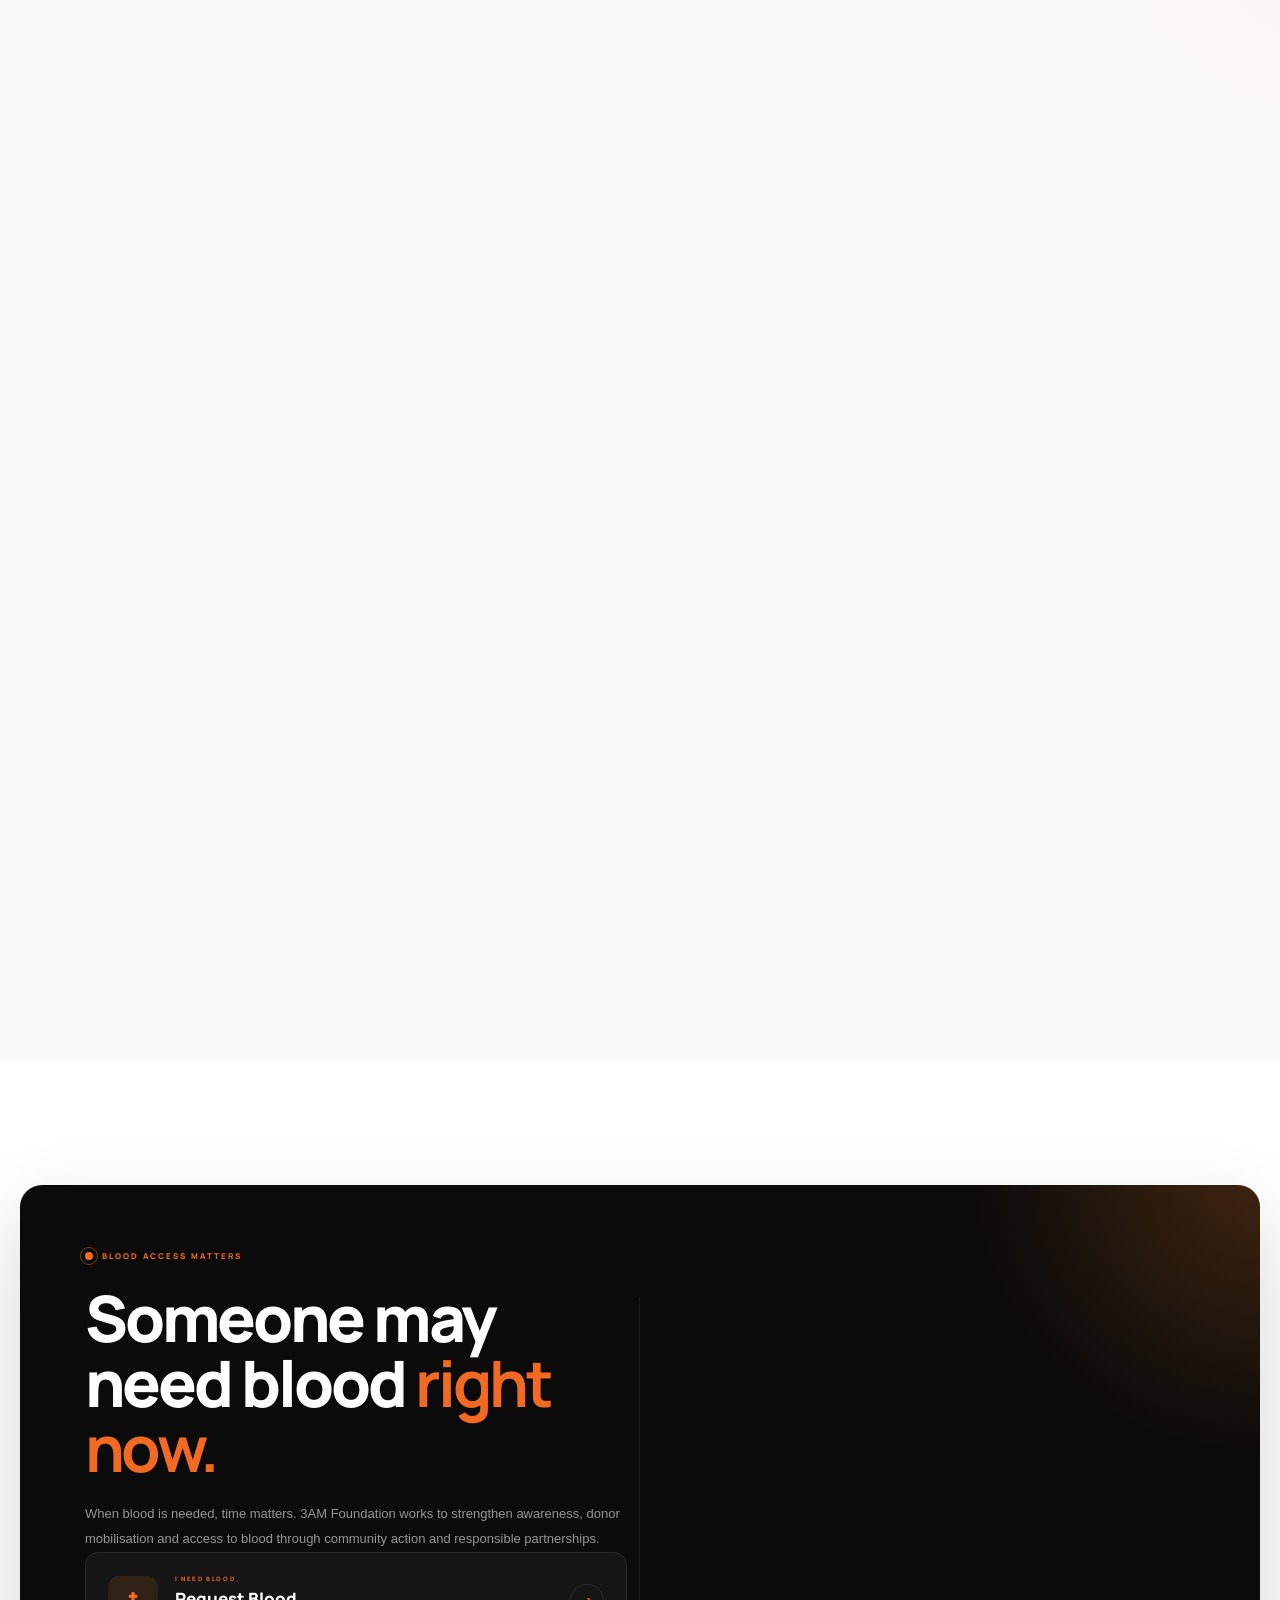
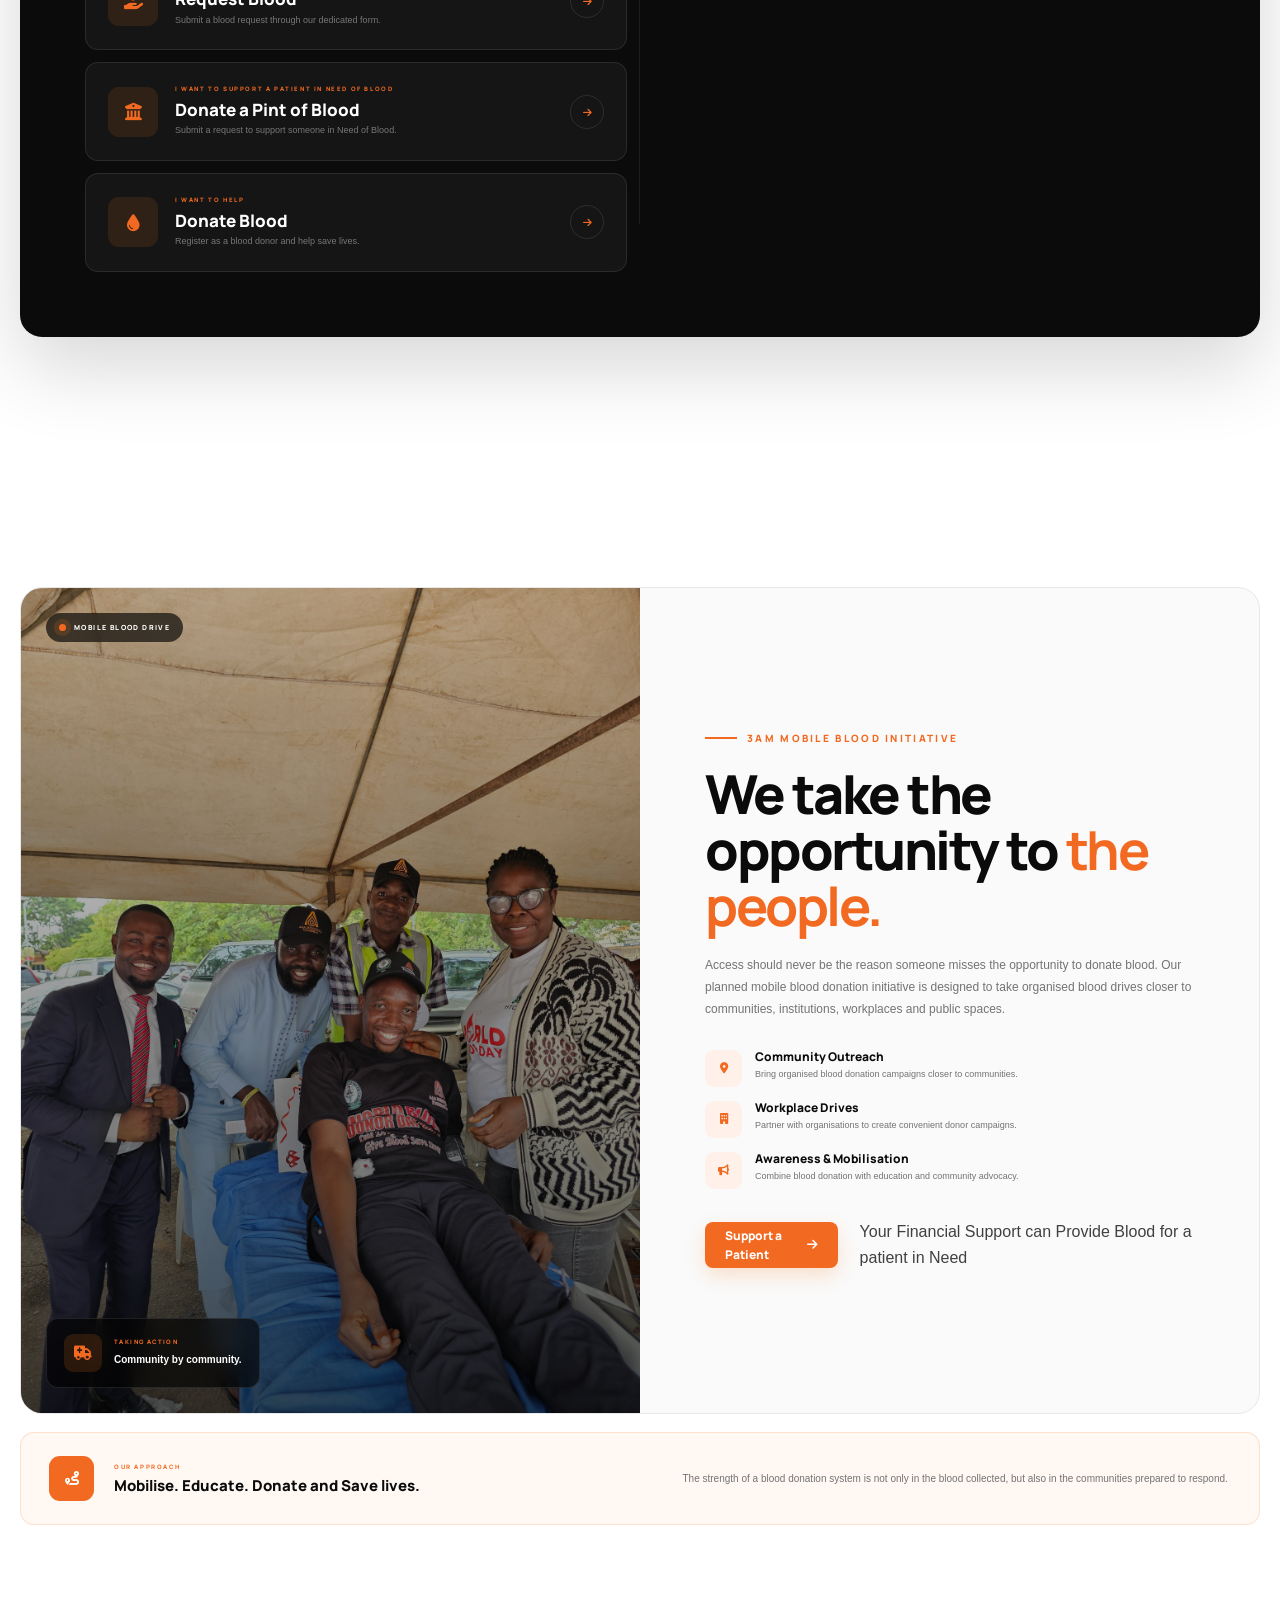
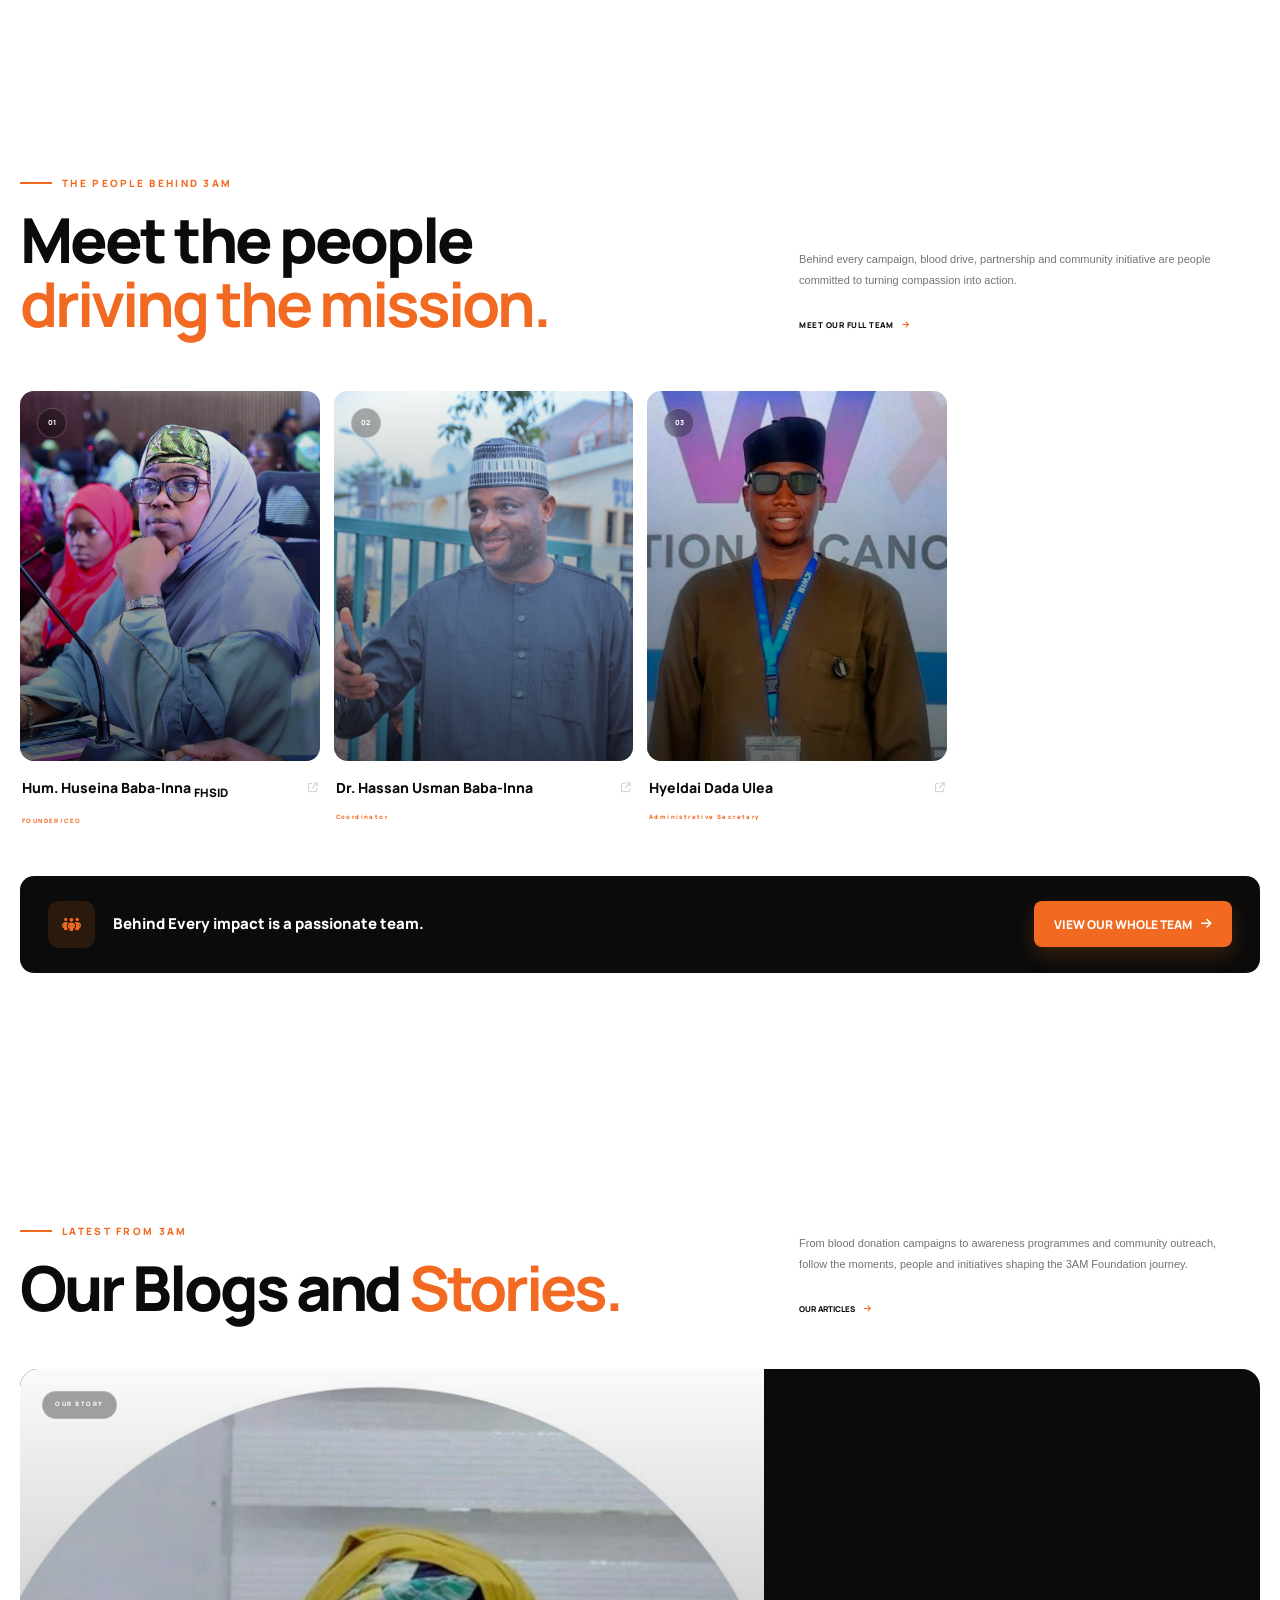
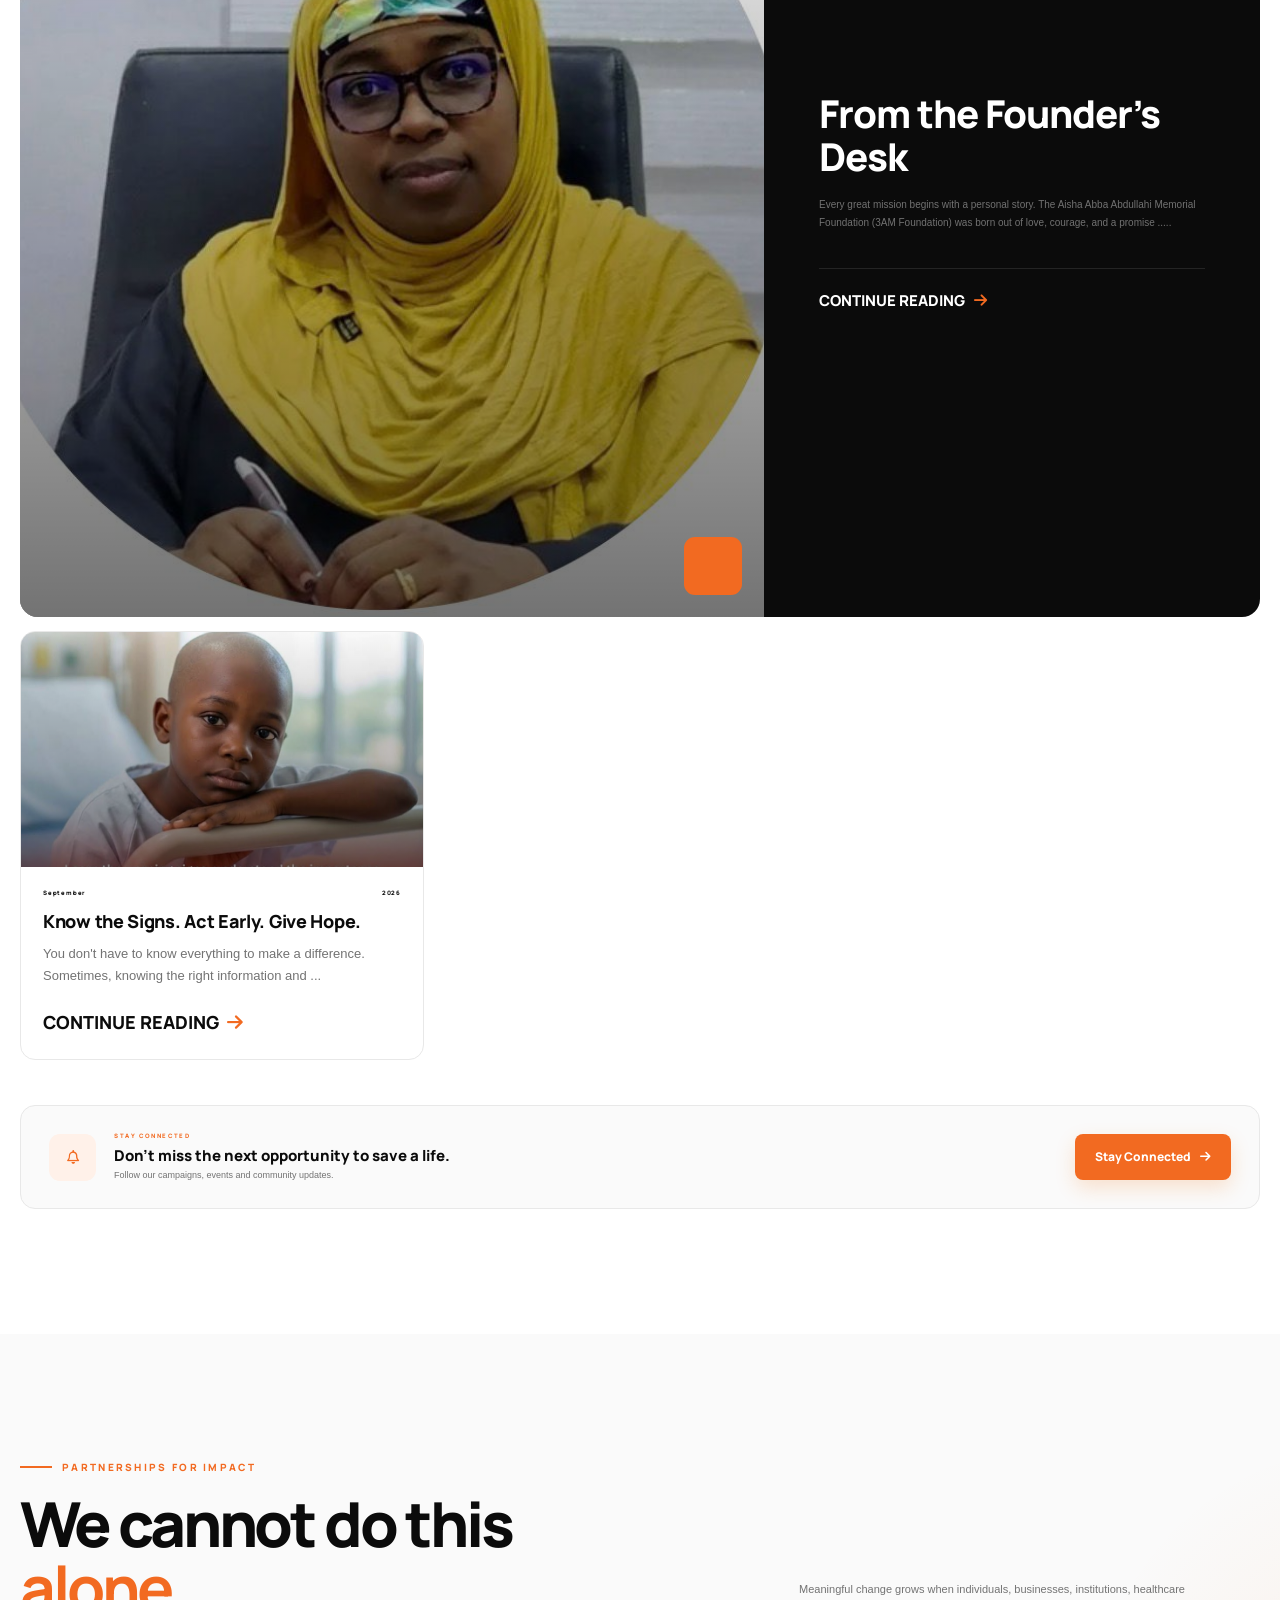
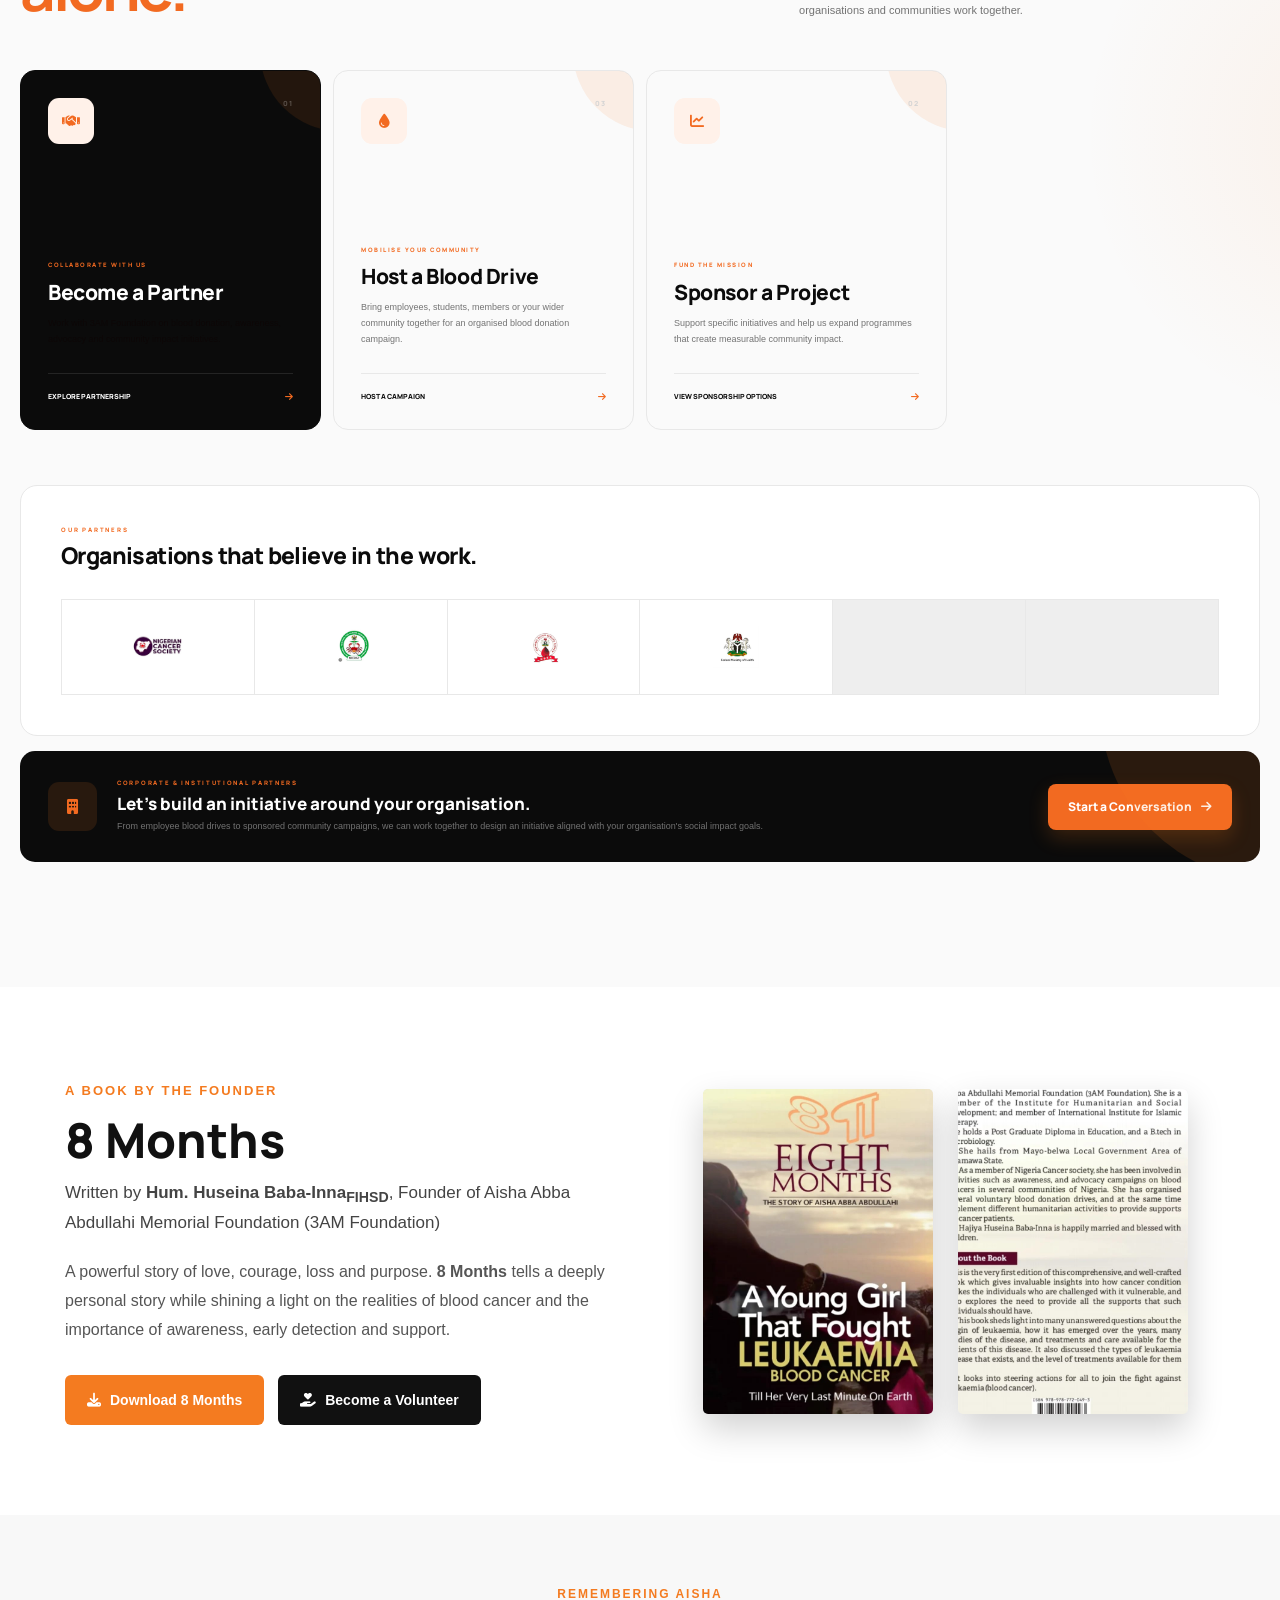
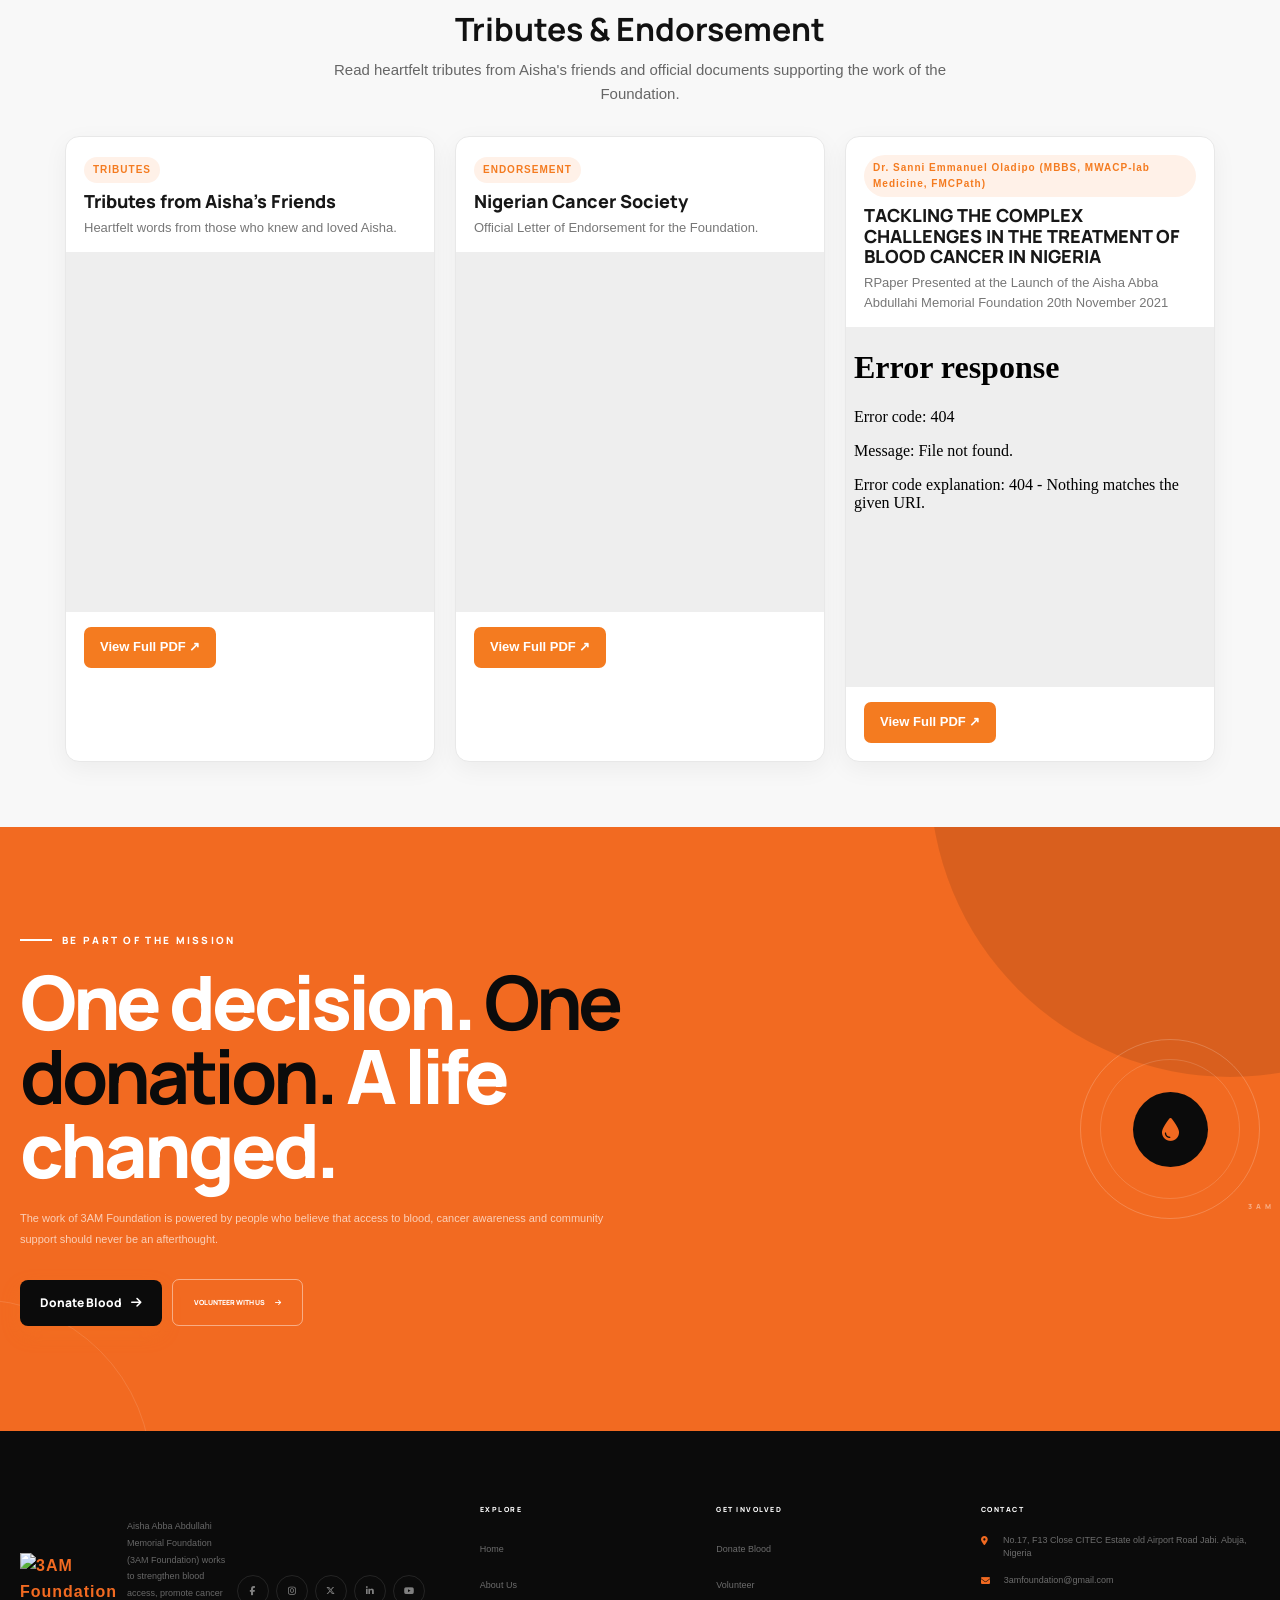
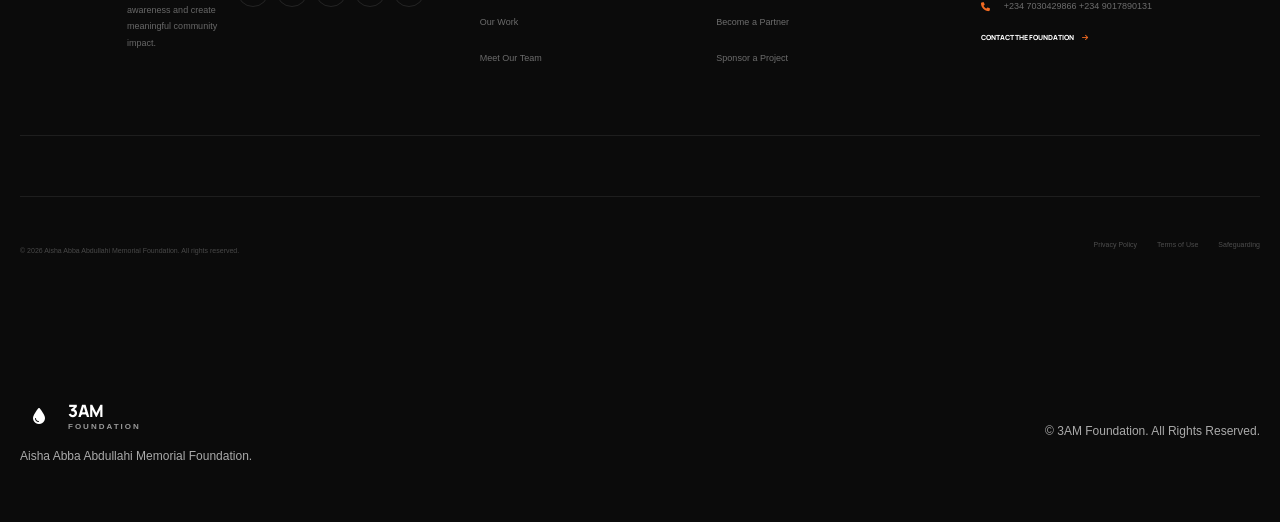
==== commit 34b0b8dc: "Add files via upload" ====
--- a/index.html
+++ b/index.html
@@ -3495,6 +3495,7 @@
 
 </section>
 
+
 <!-- Documents Section -->
 <section class="documents-section">
     <div class="documents-container">
@@ -3503,8 +3504,8 @@
             <span class="documents-label">REMEMBERING AISHA</span>
             <h2>Tributes & Endorsement</h2>
             <p>
-                Read heartfelt tributes from Aisha's friends and the official
-                Letter of Endorsement from the Nigerian Cancer Society.
+                Read heartfelt tributes from Aisha's friends and official
+                documents supporting the work of the Foundation.
             </p>
         </div>
 
@@ -3513,23 +3514,21 @@
             <!-- PDF 1: Tributes -->
             <div class="document-card">
                 <div class="document-card-header">
-                    <div>
-                        <span class="document-tag">TRIBUTES</span>
-                        <h3>Tributes from Aisha's Friends</h3>
-                        <p>Heartfelt words from those who knew and loved Aisha.</p>
-                    </div>
+                    <span class="document-tag">TRIBUTES</span>
+                    <h3>Tributes from Aisha's Friends</h3>
+                    <p>Heartfelt words from those who knew and loved Aisha.</p>
                 </div>
 
                 <div class="pdf-viewer">
-                    <iframe 
+                    <iframe
                         src="documents/Tributes_From_Aisha_s_Friends.pdf"
                         title="Tributes from Aisha's Friends"
                         loading="lazy">
                     </iframe>
                 </div>
 
-                <a href="documents/Tributes_From_Aisha_s_Friends.pdf" 
-                   target="_blank" 
+                <a href="documents/Tributes_From_Aisha_s_Friends.pdf"
+                   target="_blank"
                    class="view-pdf-btn">
                     View Full PDF ↗
                 </a>
@@ -3539,67 +3538,90 @@
             <!-- PDF 2: Nigerian Cancer Society -->
             <div class="document-card">
                 <div class="document-card-header">
-                    <div>
-                        <span class="document-tag">ENDORSEMENT</span>
-                        <h3>Nigerian Cancer Society</h3>
-                        <p>Official Letter of Endorsement for the Foundation.</p>
-                    </div>
+                    <span class="document-tag">ENDORSEMENT</span>
+                    <h3>Nigerian Cancer Society</h3>
+                    <p>Official Letter of Endorsement for the Foundation.</p>
                 </div>
 
                 <div class="pdf-viewer">
-                    <iframe 
+                    <iframe
                         src="documents/NCS LETTER OF ENDORSEMENT.pdf"
                         title="Nigerian Cancer Society Letter of Endorsement"
                         loading="lazy">
                     </iframe>
                 </div>
 
-                <a href="documents/NCS LETTER OF ENDORSEMENT.pdf" 
-                   target="_blank" 
+                <a href="documents/NCS LETTER OF ENDORSEMENT.pdf"
+                   target="_blank"
                    class="view-pdf-btn">
                     View Full PDF ↗
                 </a>
             </div>
 
+
+            <!-- PDF 3: Aisha's Story -->
+            <div class="document-card">
+                <div class="document-card-header">
+                    <span class="document-tag">Dr. Sanni Emmanuel Oladipo (MBBS, MWACP-lab Medicine, FMCPath) </span>
+                    <h3>TACKLING THE COMPLEX CHALLENGES IN THE TREATMENT OF BLOOD CANCER IN NIGERIA</h3>
+                    <p>RPaper Presented at the Launch of the Aisha Abba Abdullahi Memorial Foundation 20th November 2021</p>
+                </div>
+
+                <div class="pdf-viewer">
+                    <iframe
+                        src="documents/TACKLING THE COMPLEX CHALLENGES IN THE TREATMENT OF BLOOD CANCER IN NIGERIA..pdf"
+                        title="Aisha's Story"
+                        loading="lazy">
+                    </iframe>
+                </div>
+
+                <a href="documents/TACKLING THE COMPLEX CHALLENGES IN THE TREATMENT OF BLOOD CANCER IN NIGERIA..pdf"
+                   target="_blank"
+                   class="view-pdf-btn">
+                    View Full PDF ↗
+                </a>
+            </div>
+
         </div>
     </div>
 </section>
 
 
 <style>
+
 /* ================================
    DOCUMENTS / PDF SECTION
 ================================ */
 
 .documents-section {
-    padding: 90px 20px;
+    padding: 65px 20px;
     background: #f8f8f8;
     font-family: Arial, sans-serif;
 }
 
 .documents-container {
-    max-width: 1200px;
+    max-width: 1150px;
     margin: 0 auto;
 }
 
 .documents-header {
     text-align: center;
-    max-width: 700px;
-    margin: 0 auto 45px;
+    max-width: 650px;
+    margin: 0 auto 30px;
 }
 
 .documents-label {
     display: inline-block;
     color: #f47b20;
-    font-size: 13px;
+    font-size: 12px;
     font-weight: 700;
     letter-spacing: 2px;
-    margin-bottom: 10px;
+    margin-bottom: 7px;
 }
 
 .documents-header h2 {
-    margin: 0 0 15px;
-    font-size: 38px;
+    margin: 0 0 10px;
+    font-size: 32px;
     color: #111;
     font-weight: 700;
 }
@@ -3607,63 +3629,63 @@
 .documents-header p {
     margin: 0;
     color: #666;
-    font-size: 16px;
-    line-height: 1.7;
+    font-size: 15px;
+    line-height: 1.6;
 }
 
 .documents-grid {
     display: grid;
-    grid-template-columns: repeat(2, 1fr);
-    gap: 30px;
+    grid-template-columns: repeat(3, 1fr);
+    gap: 20px;
 }
 
 .document-card {
     background: #fff;
-    border-radius: 18px;
+    border-radius: 14px;
     overflow: hidden;
     border: 1px solid #e8e8e8;
-    box-shadow: 0 10px 35px rgba(0, 0, 0, 0.06);
+    box-shadow: 0 7px 25px rgba(0, 0, 0, 0.05);
     transition: transform 0.3s ease, box-shadow 0.3s ease;
 }
 
 .document-card:hover {
-    transform: translateY(-5px);
-    box-shadow: 0 15px 45px rgba(0, 0, 0, 0.1);
+    transform: translateY(-4px);
+    box-shadow: 0 12px 30px rgba(0, 0, 0, 0.08);
 }
 
 .document-card-header {
-    padding: 25px 25px 20px;
+    padding: 18px 18px 15px;
 }
 
 .document-tag {
     display: inline-block;
     background: #fff1e8;
     color: #f47b20;
-    padding: 6px 12px;
+    padding: 5px 9px;
     border-radius: 50px;
-    font-size: 11px;
+    font-size: 10px;
     font-weight: 700;
     letter-spacing: 1px;
-    margin-bottom: 10px;
+    margin-bottom: 8px;
 }
 
 .document-card h3 {
-    margin: 0 0 7px;
-    font-size: 21px;
+    margin: 0 0 6px;
+    font-size: 18px;
     color: #171717;
 }
 
 .document-card p {
     margin: 0;
     color: #777;
-    font-size: 14px;
-    line-height: 1.6;
+    font-size: 13px;
+    line-height: 1.5;
 }
 
 /* PDF Viewer */
 .pdf-viewer {
     width: 100%;
-    height: 520px;
+    height: 360px;
     background: #eee;
     border-top: 1px solid #eee;
     border-bottom: 1px solid #eee;
@@ -3679,13 +3701,13 @@
 /* Button */
 .view-pdf-btn {
     display: inline-block;
-    margin: 20px 25px 25px;
-    padding: 13px 22px;
+    margin: 15px 18px 18px;
+    padding: 10px 16px;
     background: #f47b20;
     color: #fff;
     text-decoration: none;
-    border-radius: 8px;
-    font-size: 14px;
+    border-radius: 7px;
+    font-size: 13px;
     font-weight: 600;
     transition: background 0.3s ease, transform 0.2s ease;
 }
@@ -3697,37 +3719,79 @@
 
 
 /* ================================
+   TABLET
+================================ */
+
+@media (max-width: 950px) {
+
+    .documents-grid {
+        grid-template-columns: repeat(2, 1fr);
+    }
+
+    .pdf-viewer {
+        height: 340px;
+    }
+}
+
+
+/* ================================
    MOBILE
 ================================ */
 
-@media (max-width: 768px) {
+@media (max-width: 600px) {
 
     .documents-section {
-        padding: 60px 15px;
+        padding: 40px 12px;
     }
 
+    .documents-header {
+        margin-bottom: 22px;
+    }
+
     .documents-header h2 {
-        font-size: 30px;
+        font-size: 26px;
+    }
+
+    .documents-header p {
+        font-size: 14px;
+        line-height: 1.5;
     }
 
     .documents-grid {
         grid-template-columns: 1fr;
-        gap: 25px;
+        gap: 18px;
     }
 
+    .document-card {
+        border-radius: 12px;
+    }
+
+    .document-card-header {
+        padding: 16px;
+    }
+
+    .document-card h3 {
+        font-size: 17px;
+    }
+
+    .document-card p {
+        font-size: 12px;
+    }
+
+    /* Much smaller PDF viewer on phones */
     .pdf-viewer {
-        height: 500px;
+        height: 280px;
     }
 
-    .document-card-header {
-        padding: 22px 20px 18px;
-    }
-
     .view-pdf-btn {
-        margin: 18px 20px 22px;
+        margin: 12px 16px 16px;
+        padding: 9px 14px;
+        font-size: 12px;
     }
 }
+
 </style>
+
 
 
 
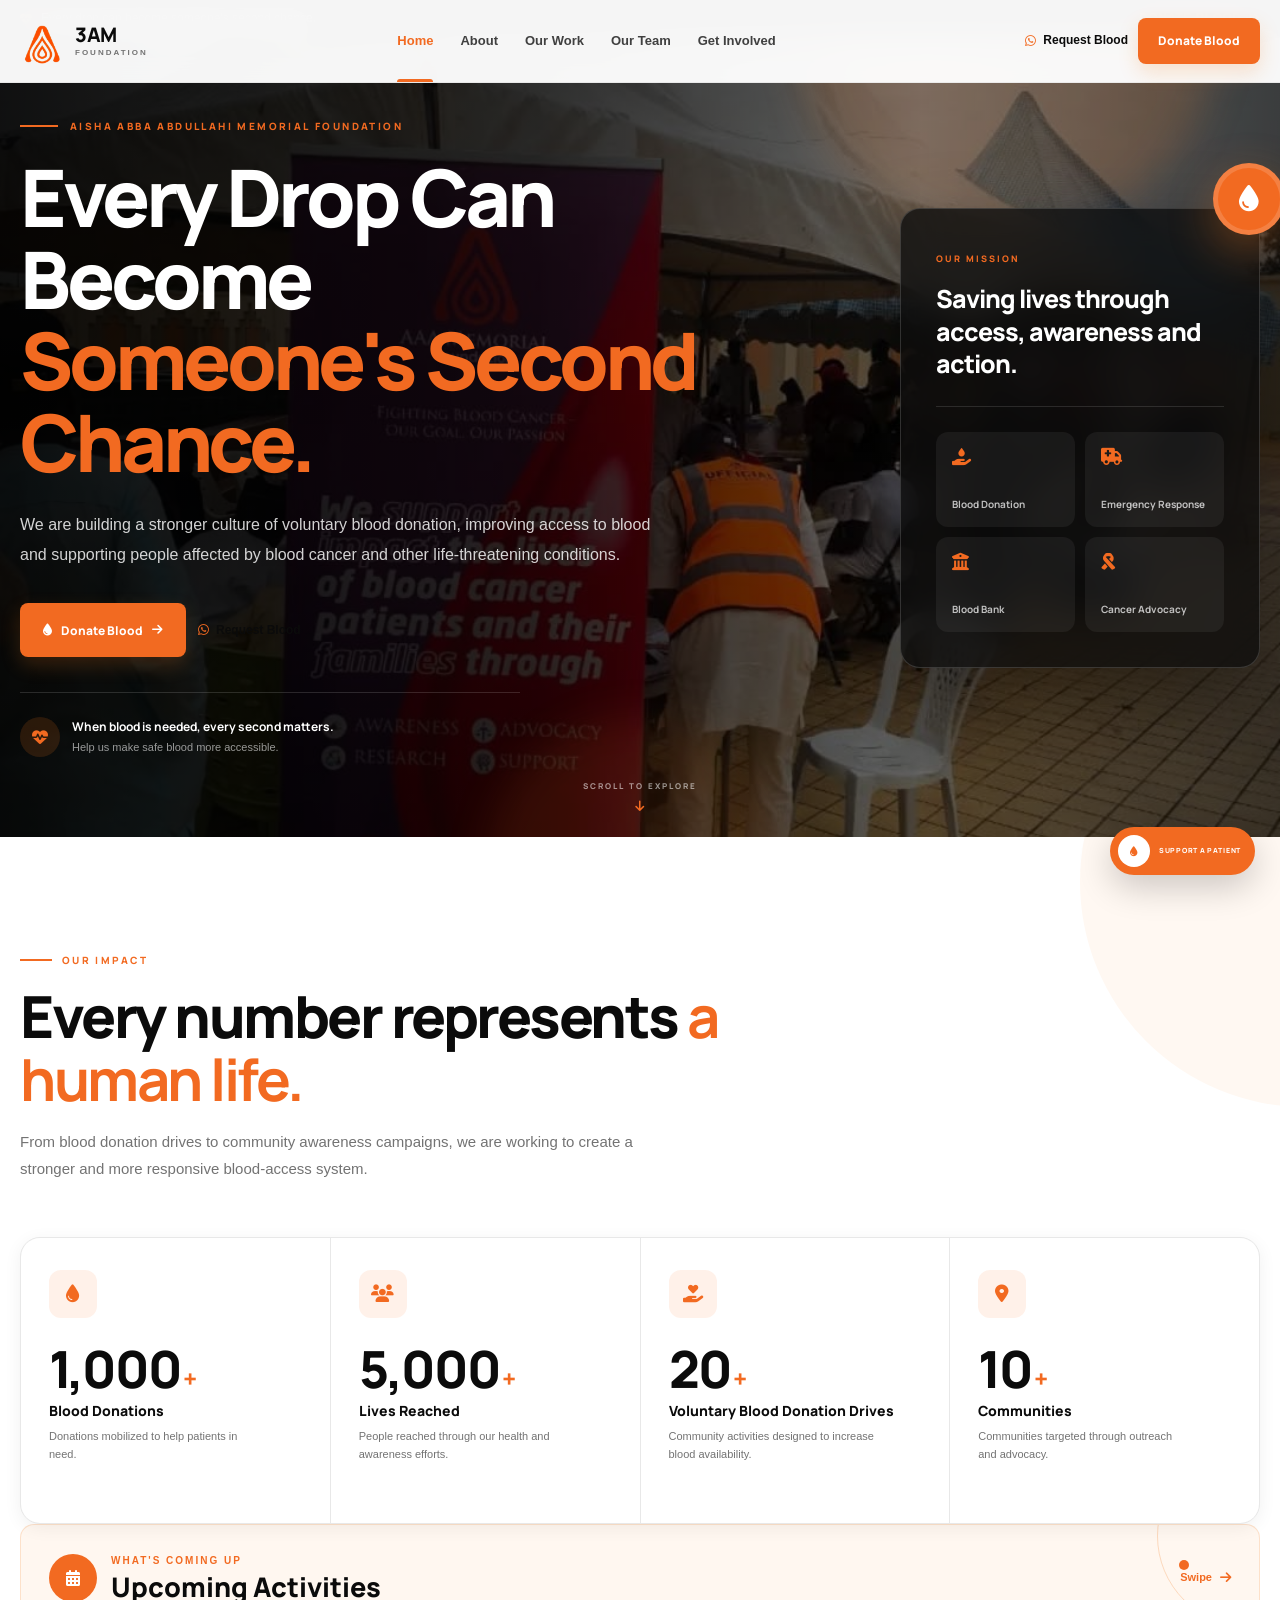
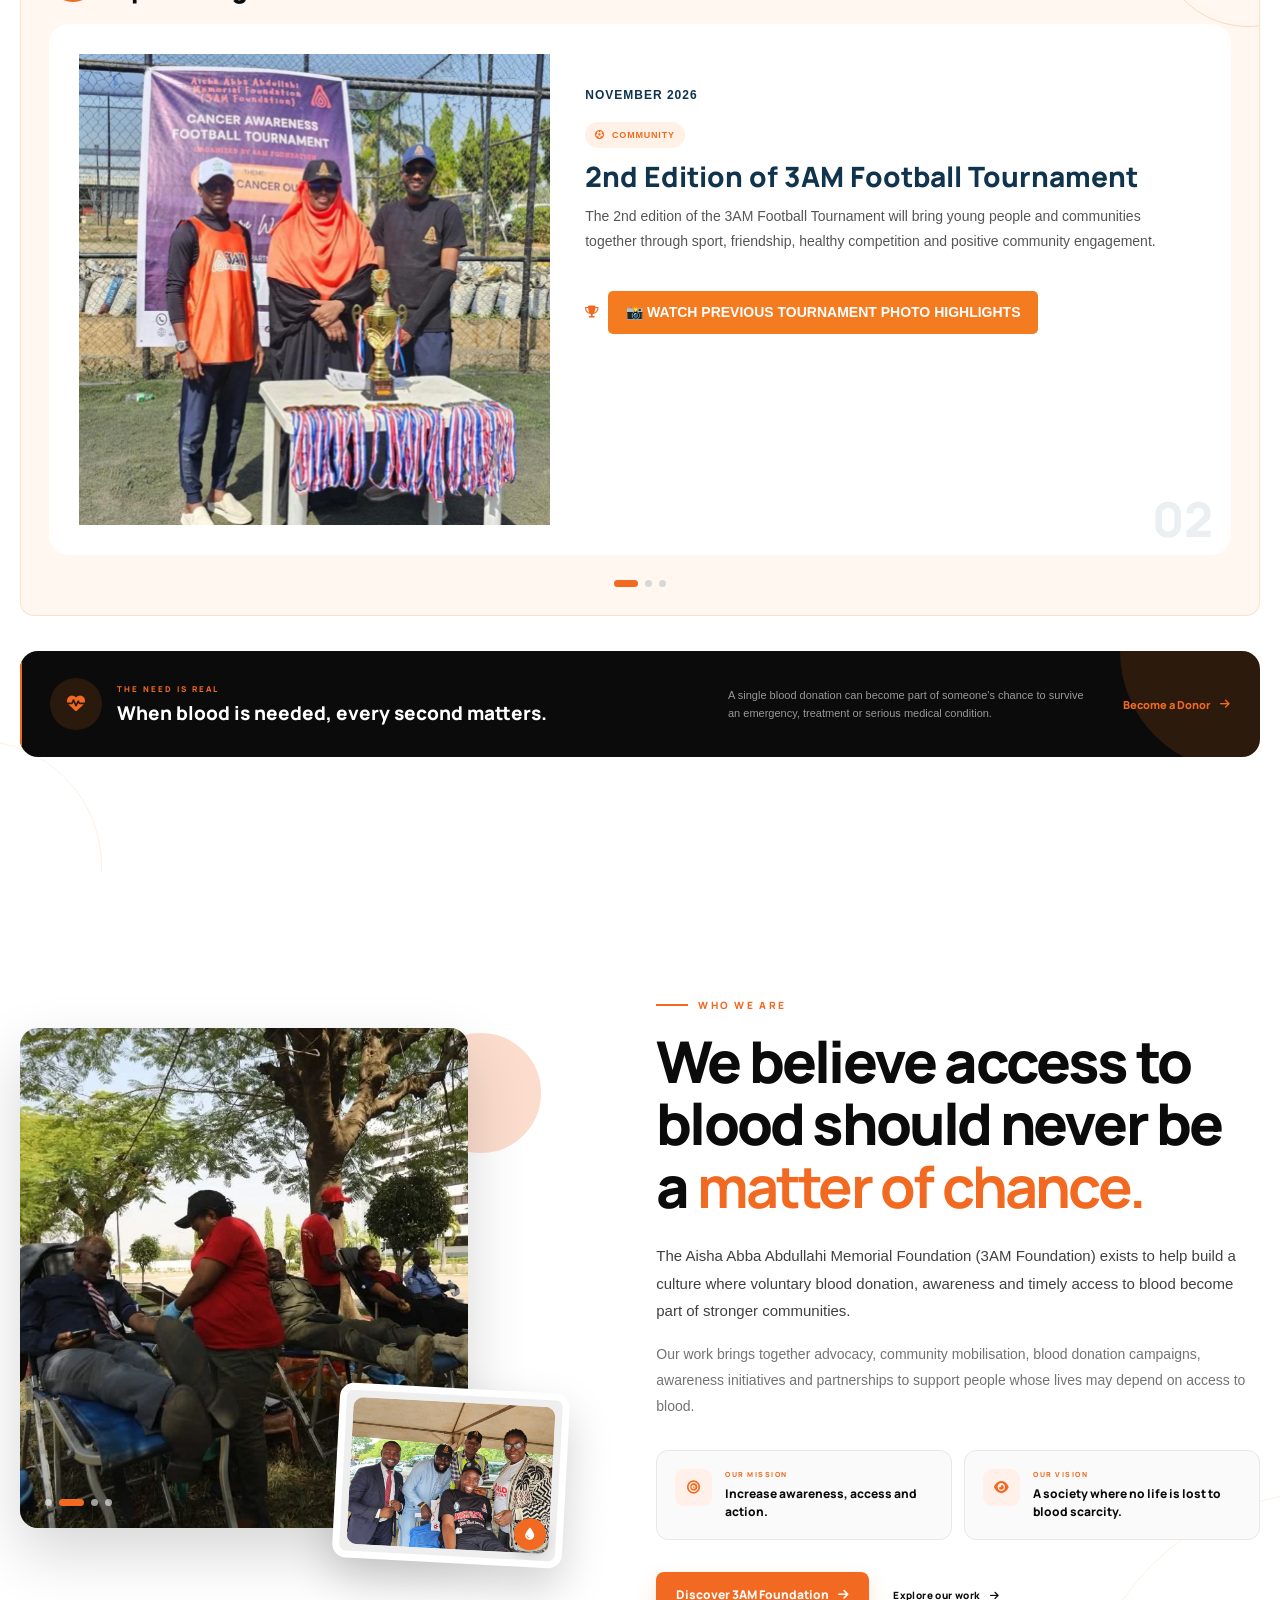
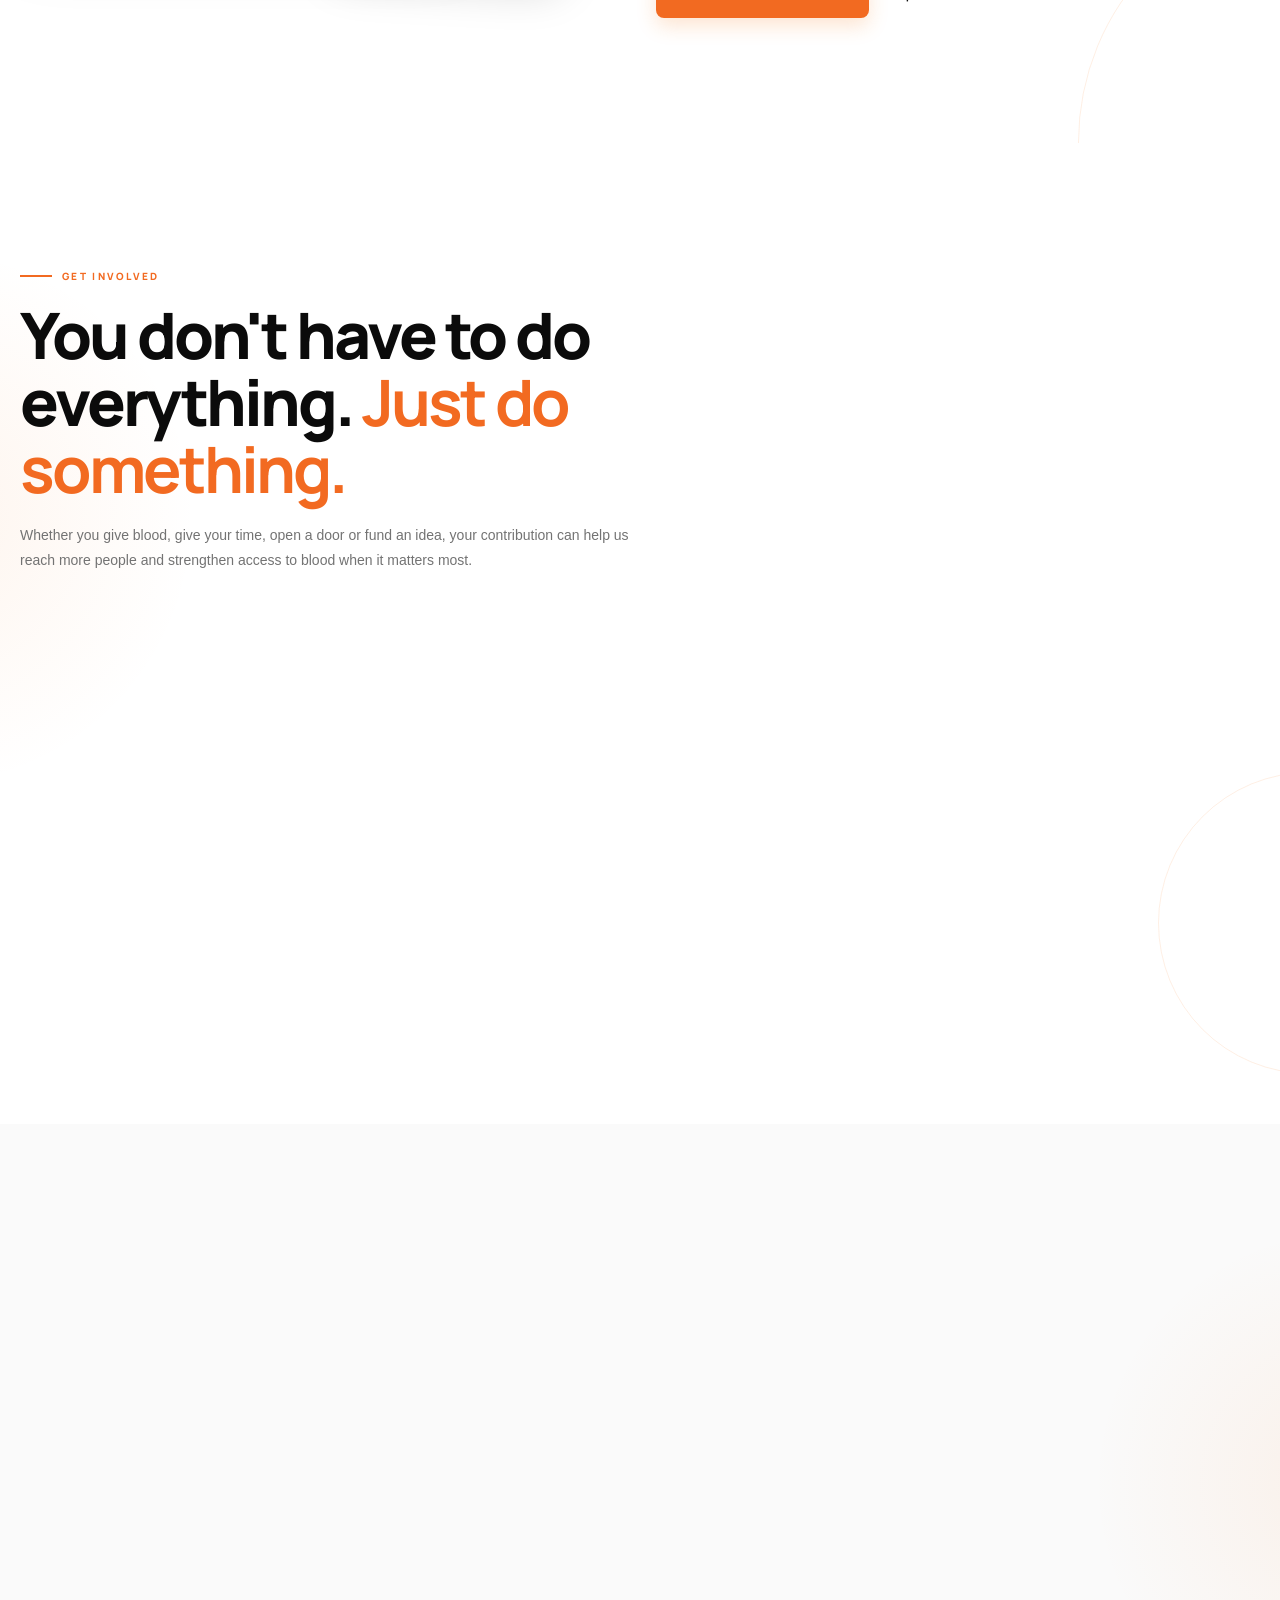
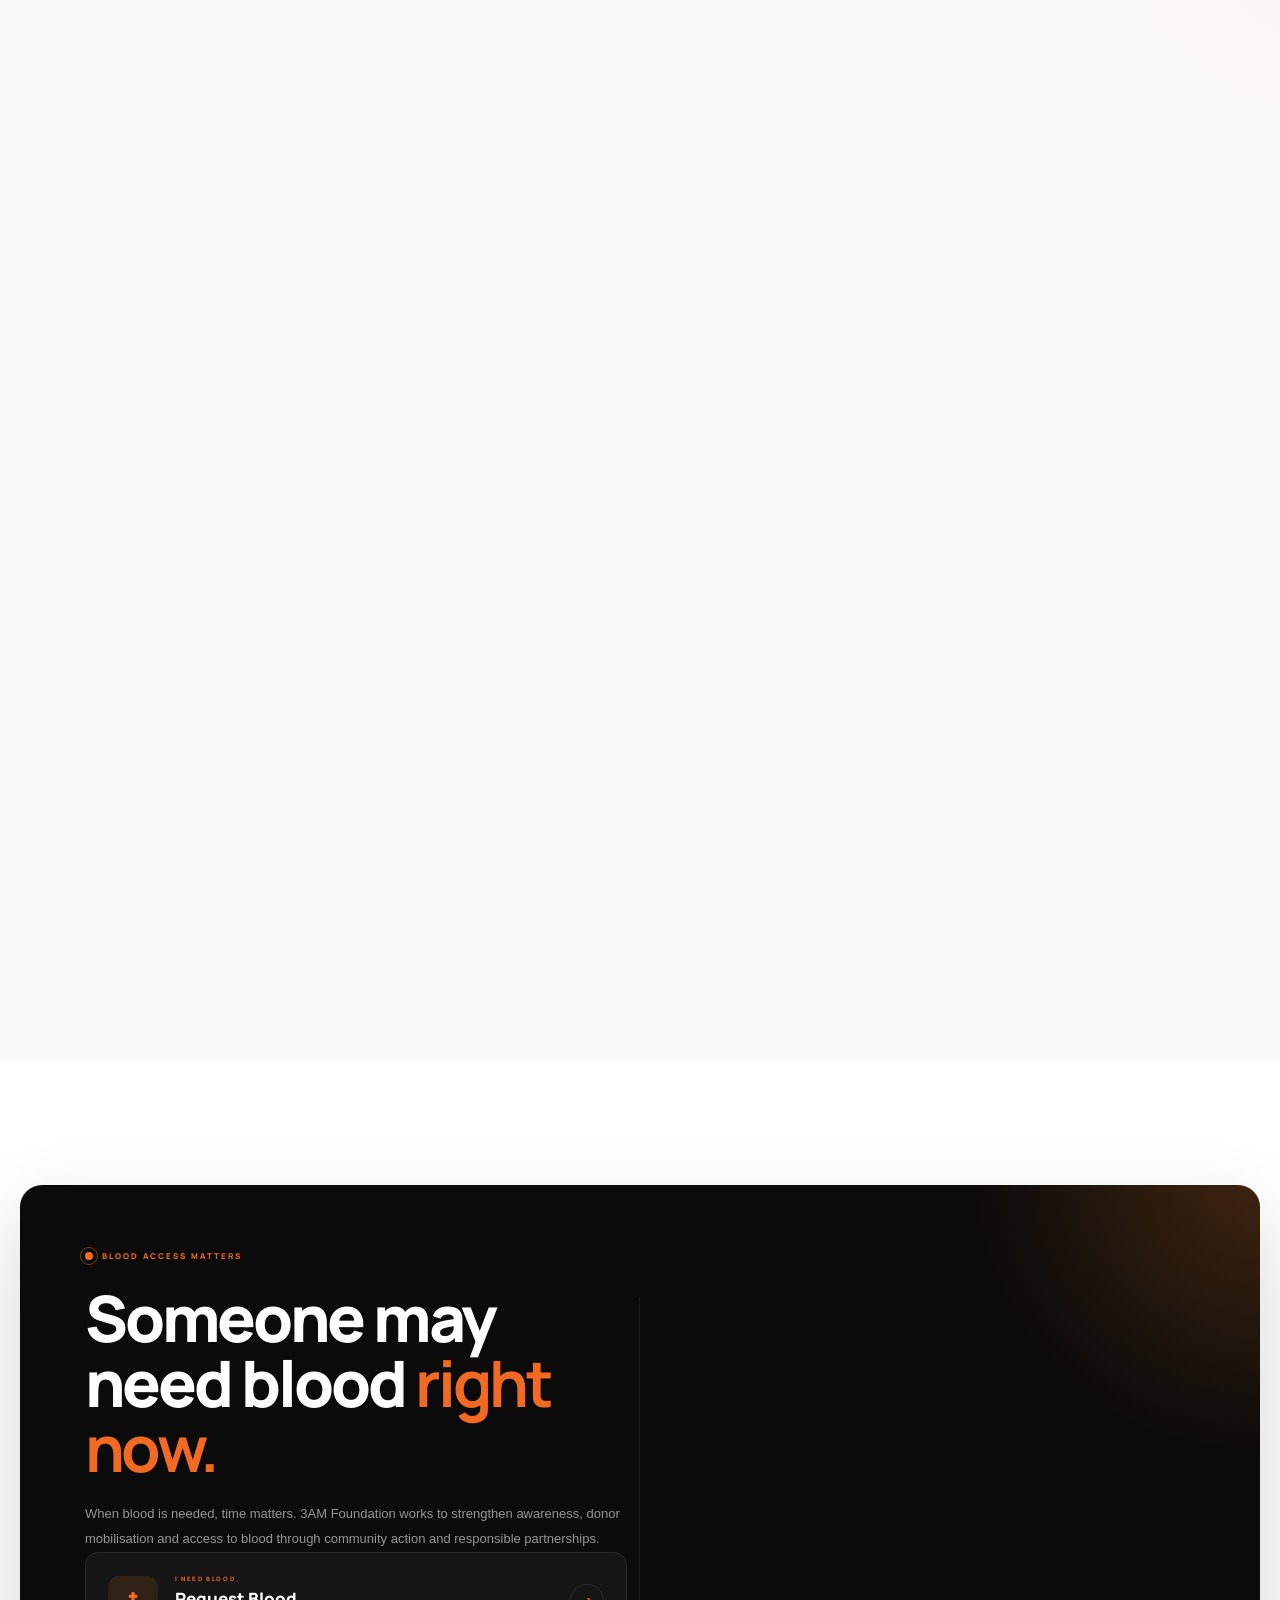
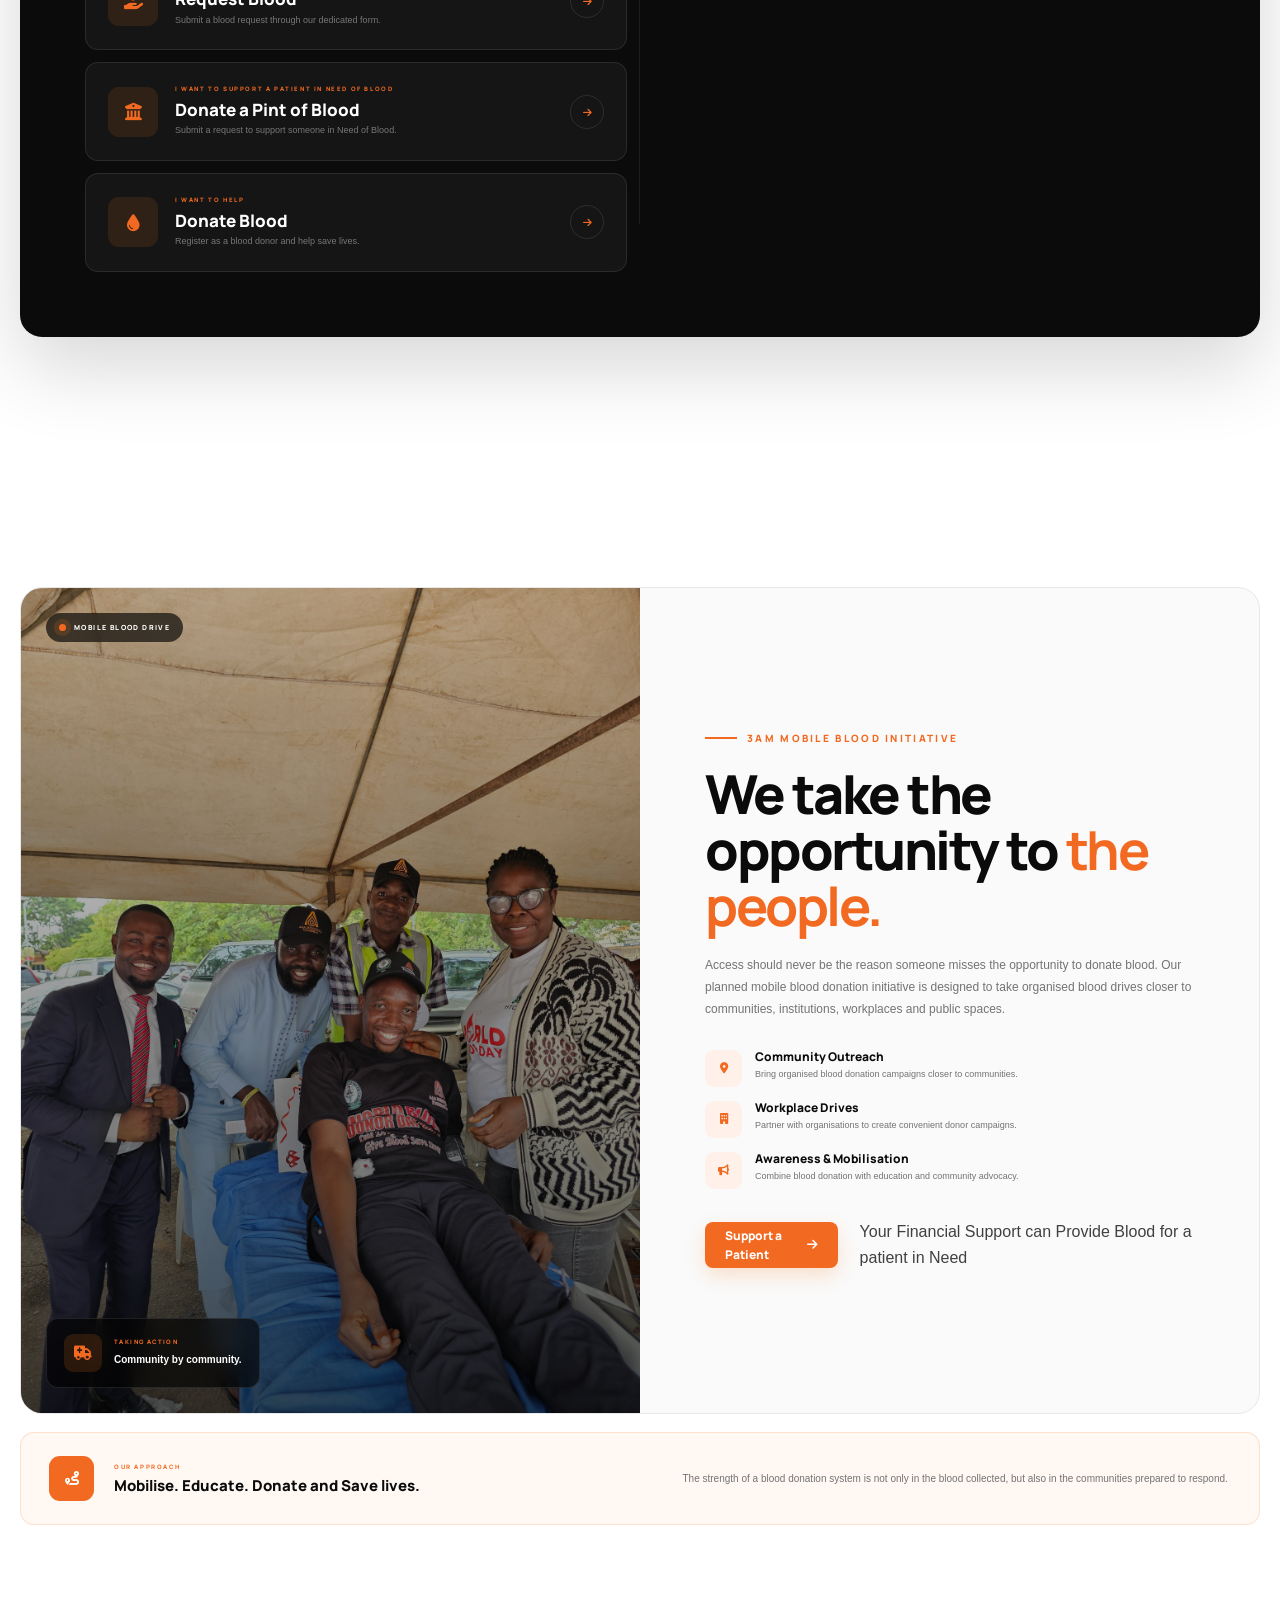
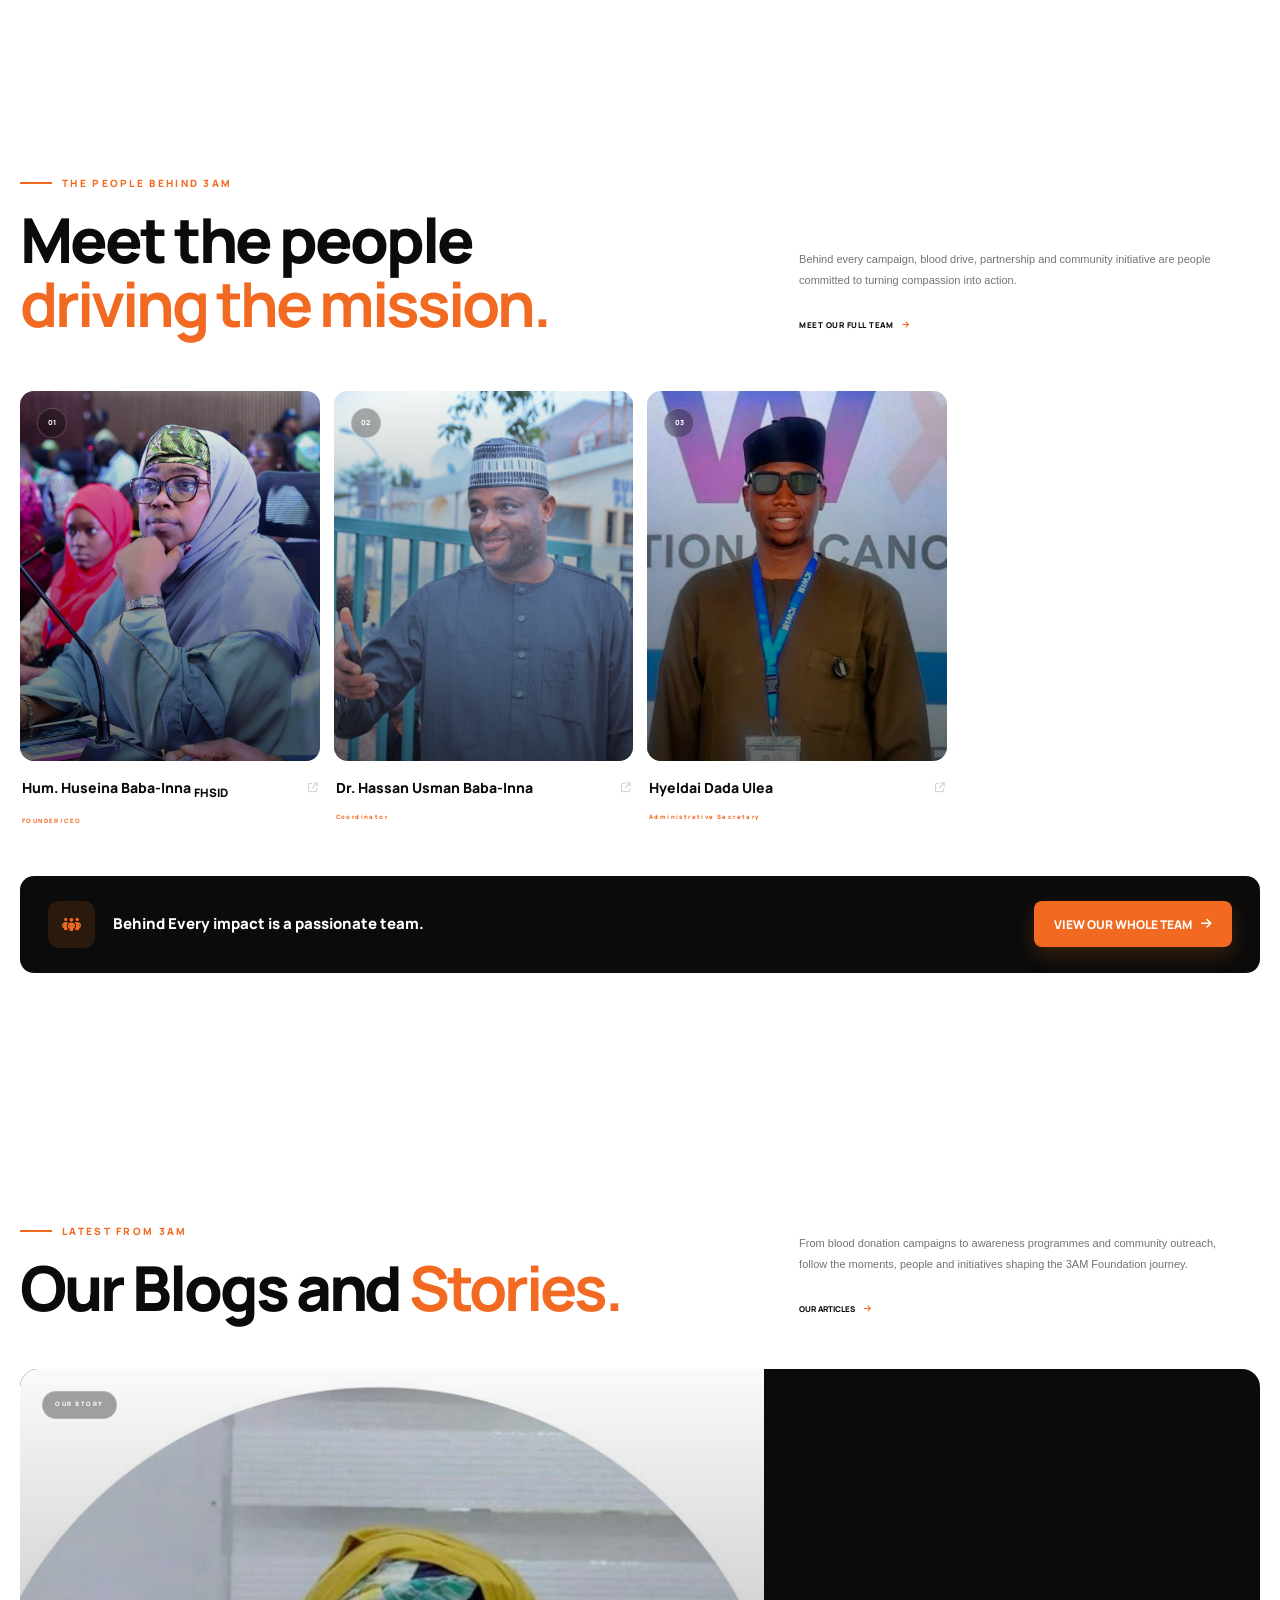
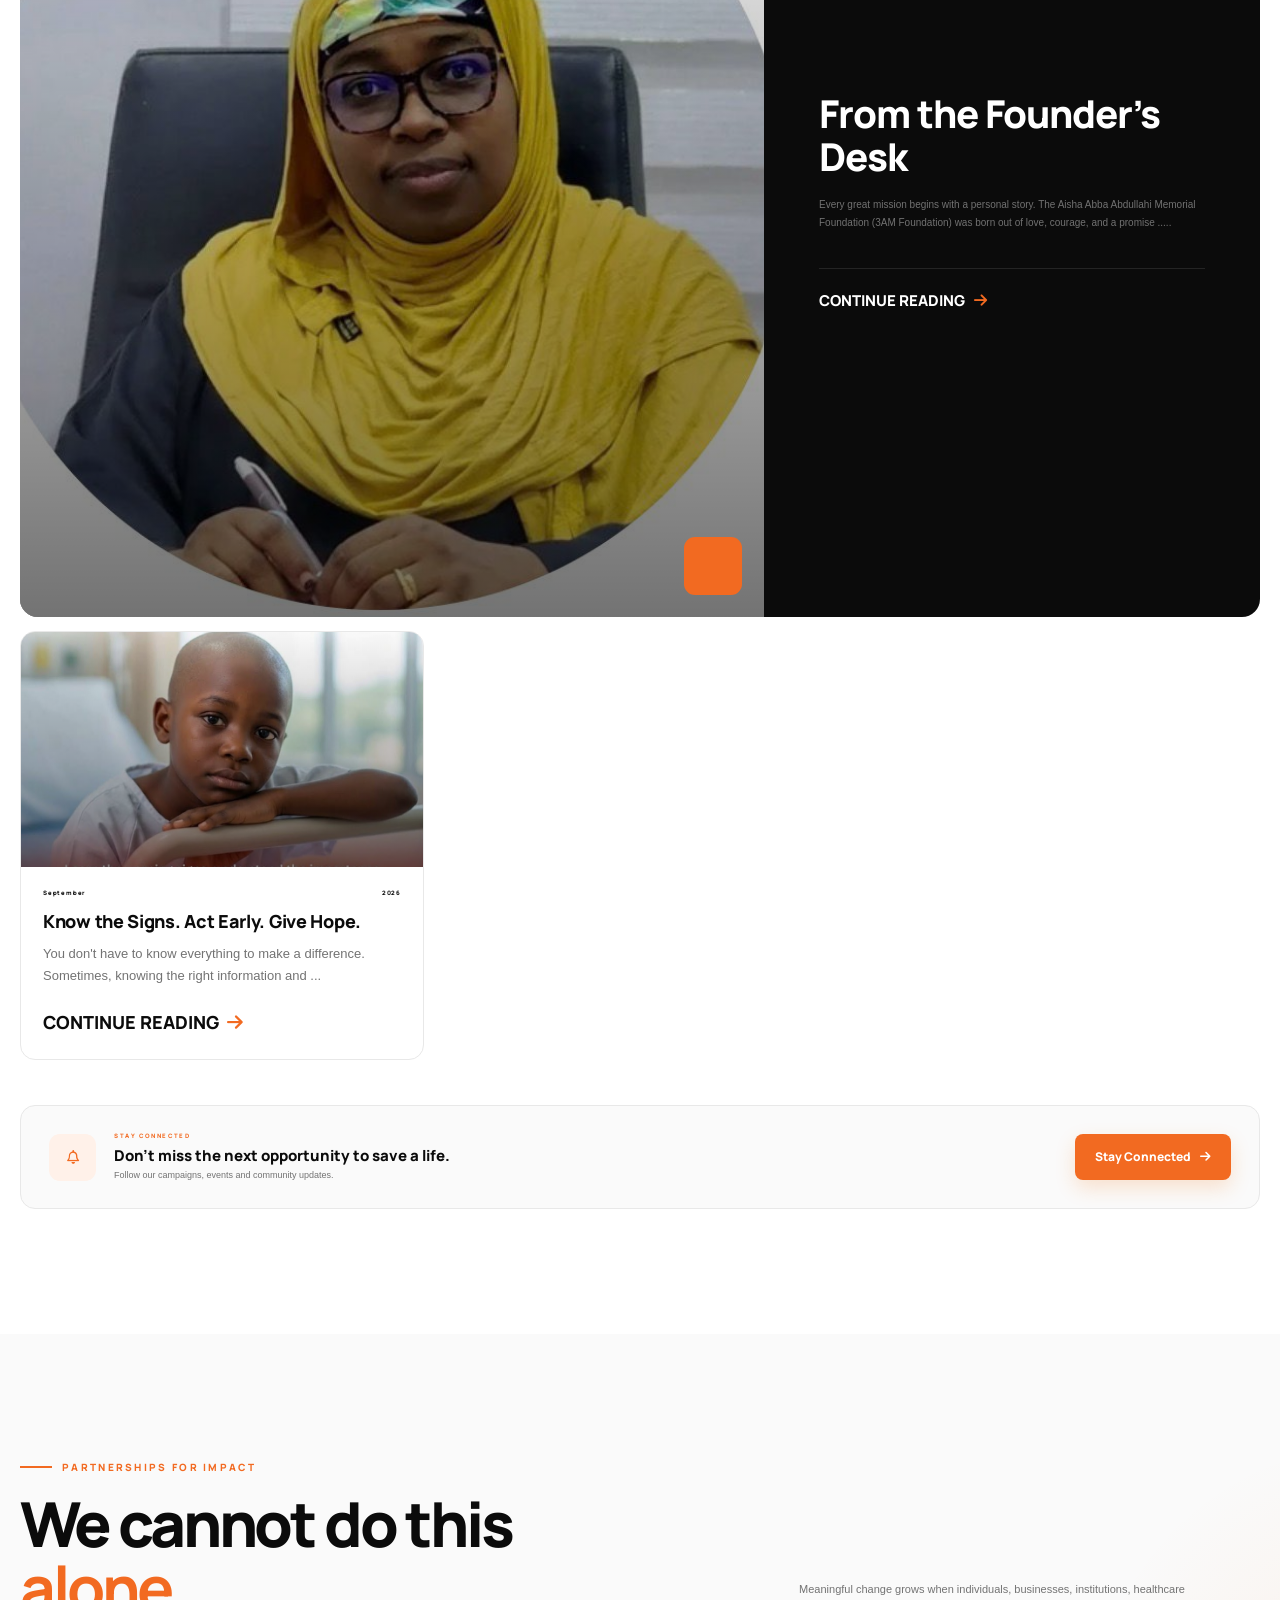
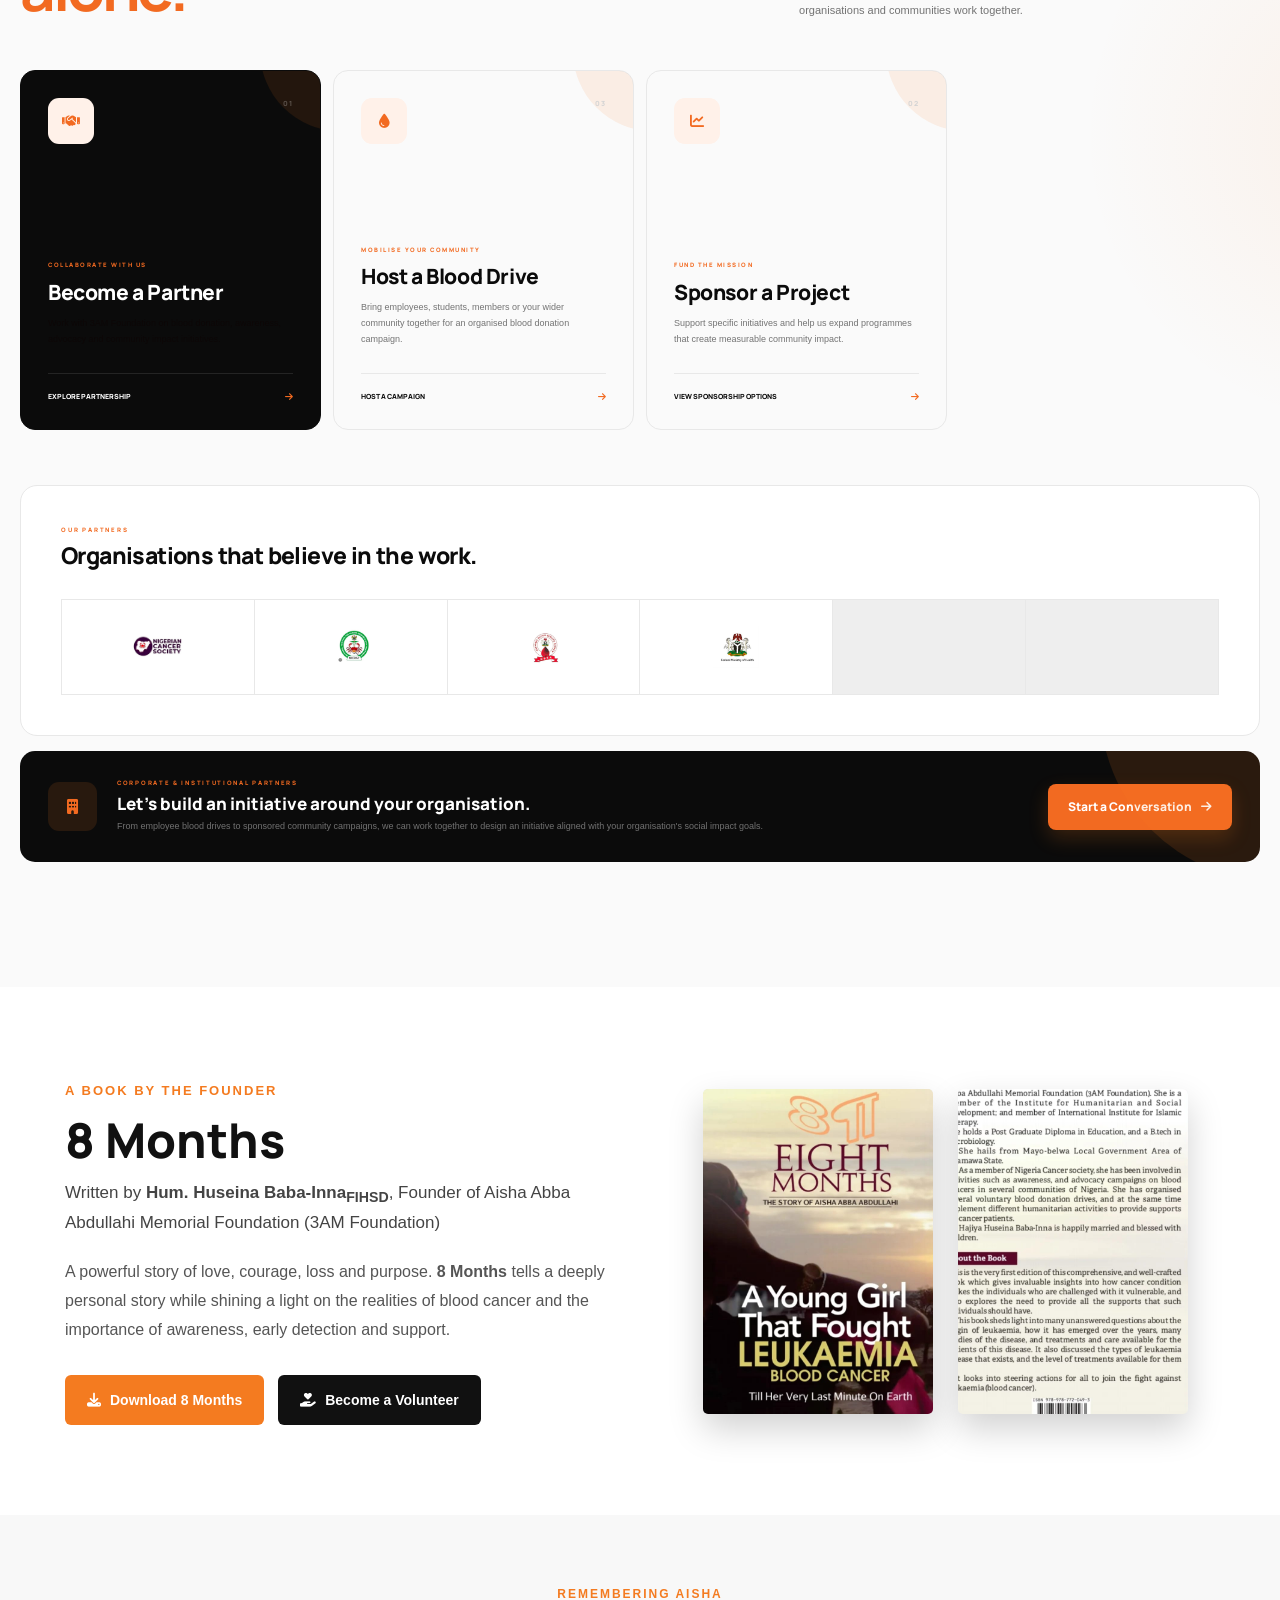
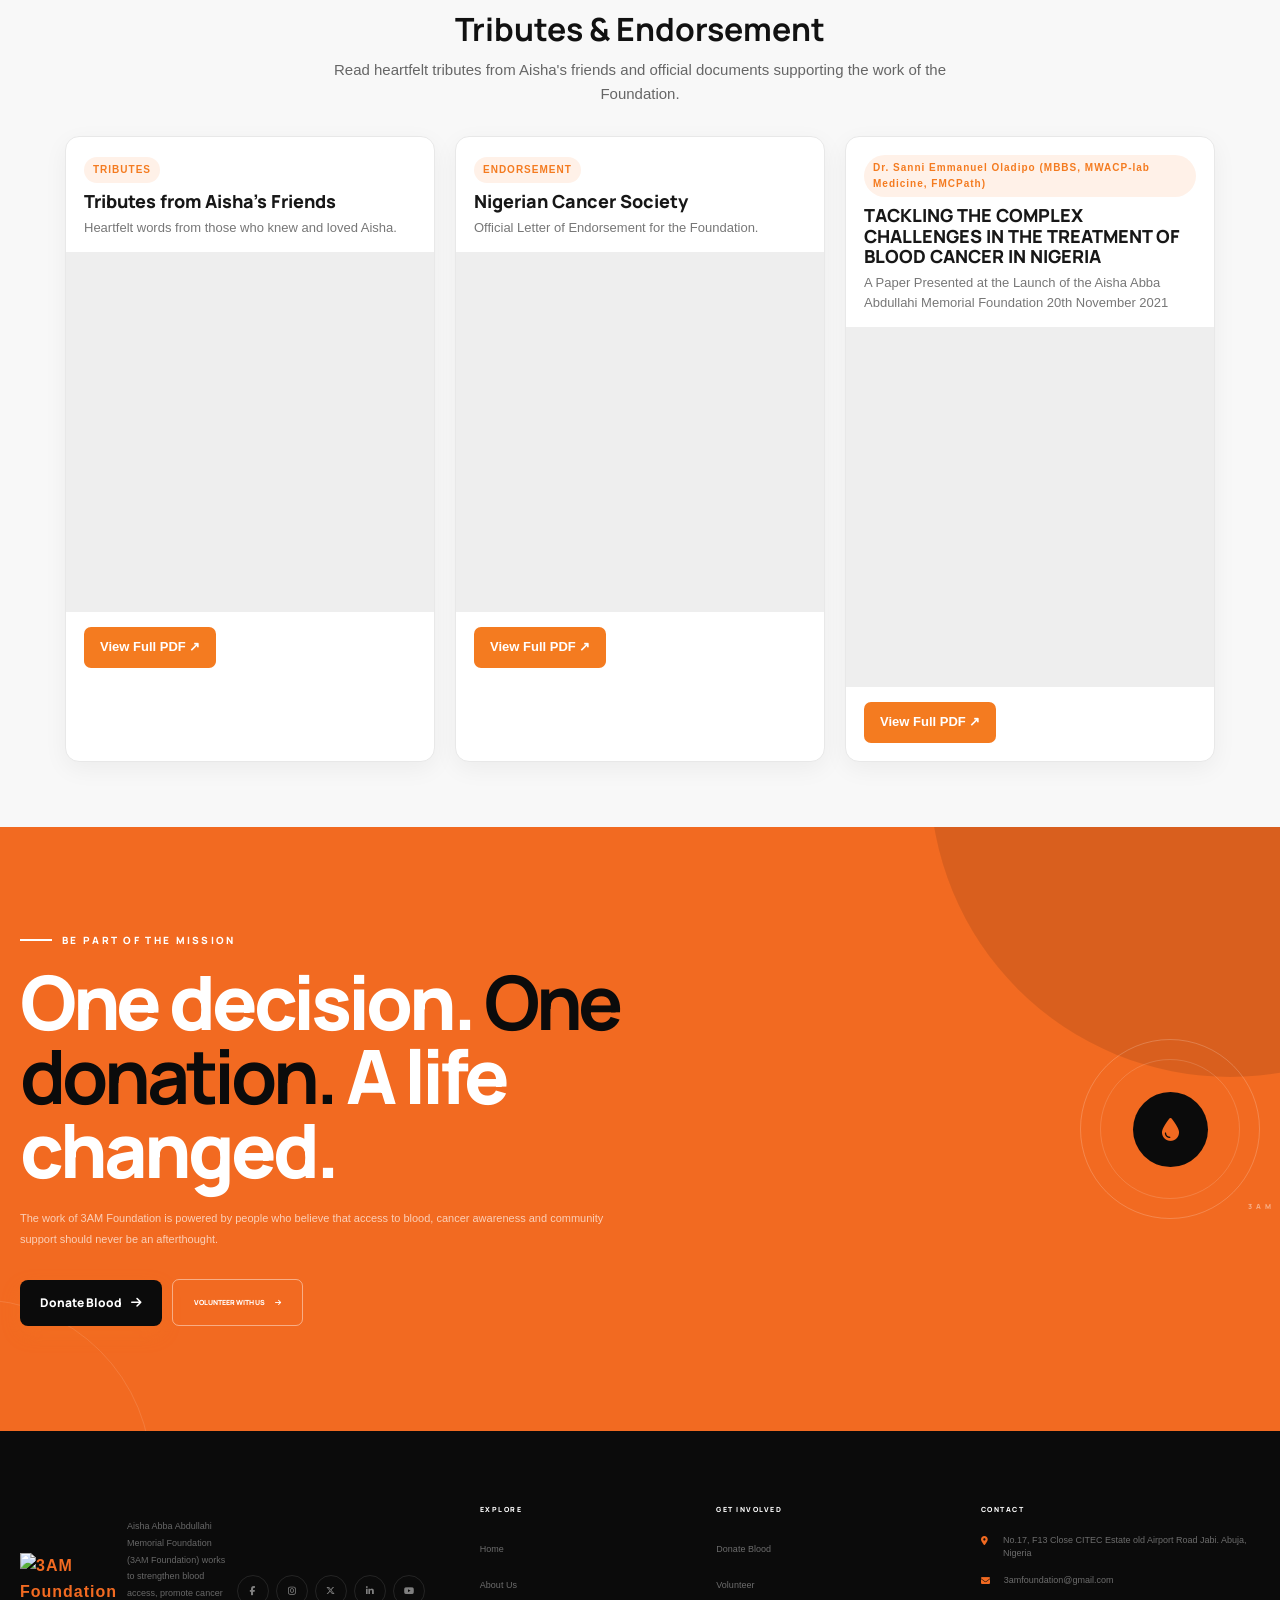
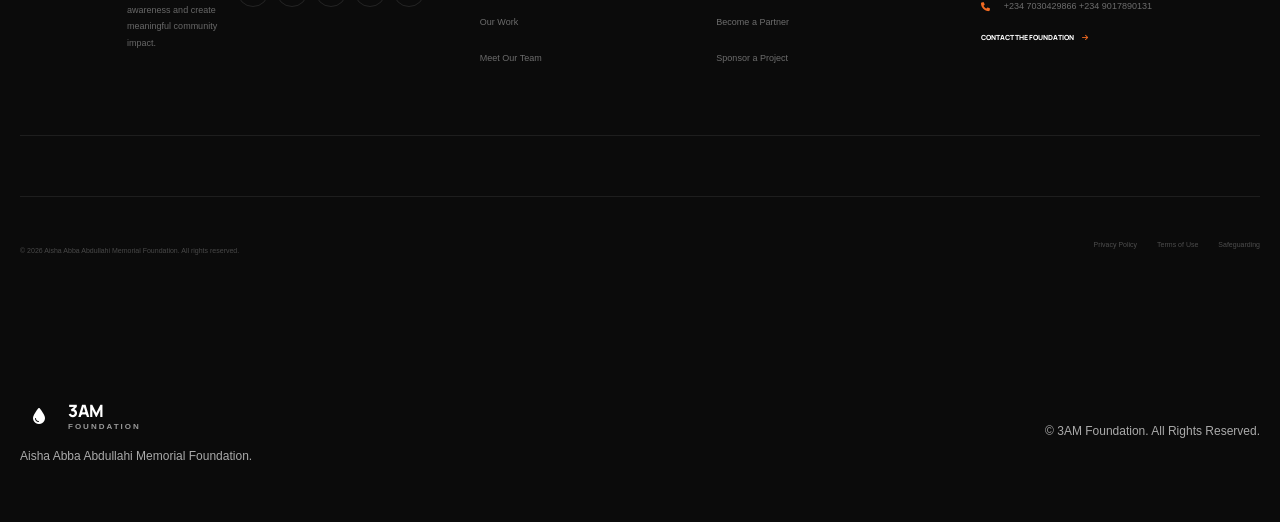
==== commit feaf2da8: "Add files via upload" ====
--- a/index.html
+++ b/index.html
@@ -3564,7 +3564,7 @@
                 <div class="document-card-header">
                     <span class="document-tag">Dr. Sanni Emmanuel Oladipo (MBBS, MWACP-lab Medicine, FMCPath) </span>
                     <h3>TACKLING THE COMPLEX CHALLENGES IN THE TREATMENT OF BLOOD CANCER IN NIGERIA</h3>
-                    <p>RPaper Presented at the Launch of the Aisha Abba Abdullahi Memorial Foundation 20th November 2021</p>
+                    <p>A Paper Presented at the Launch of the Aisha Abba Abdullahi Memorial Foundation 20th November 2021</p>
                 </div>
 
                 <div class="pdf-viewer">
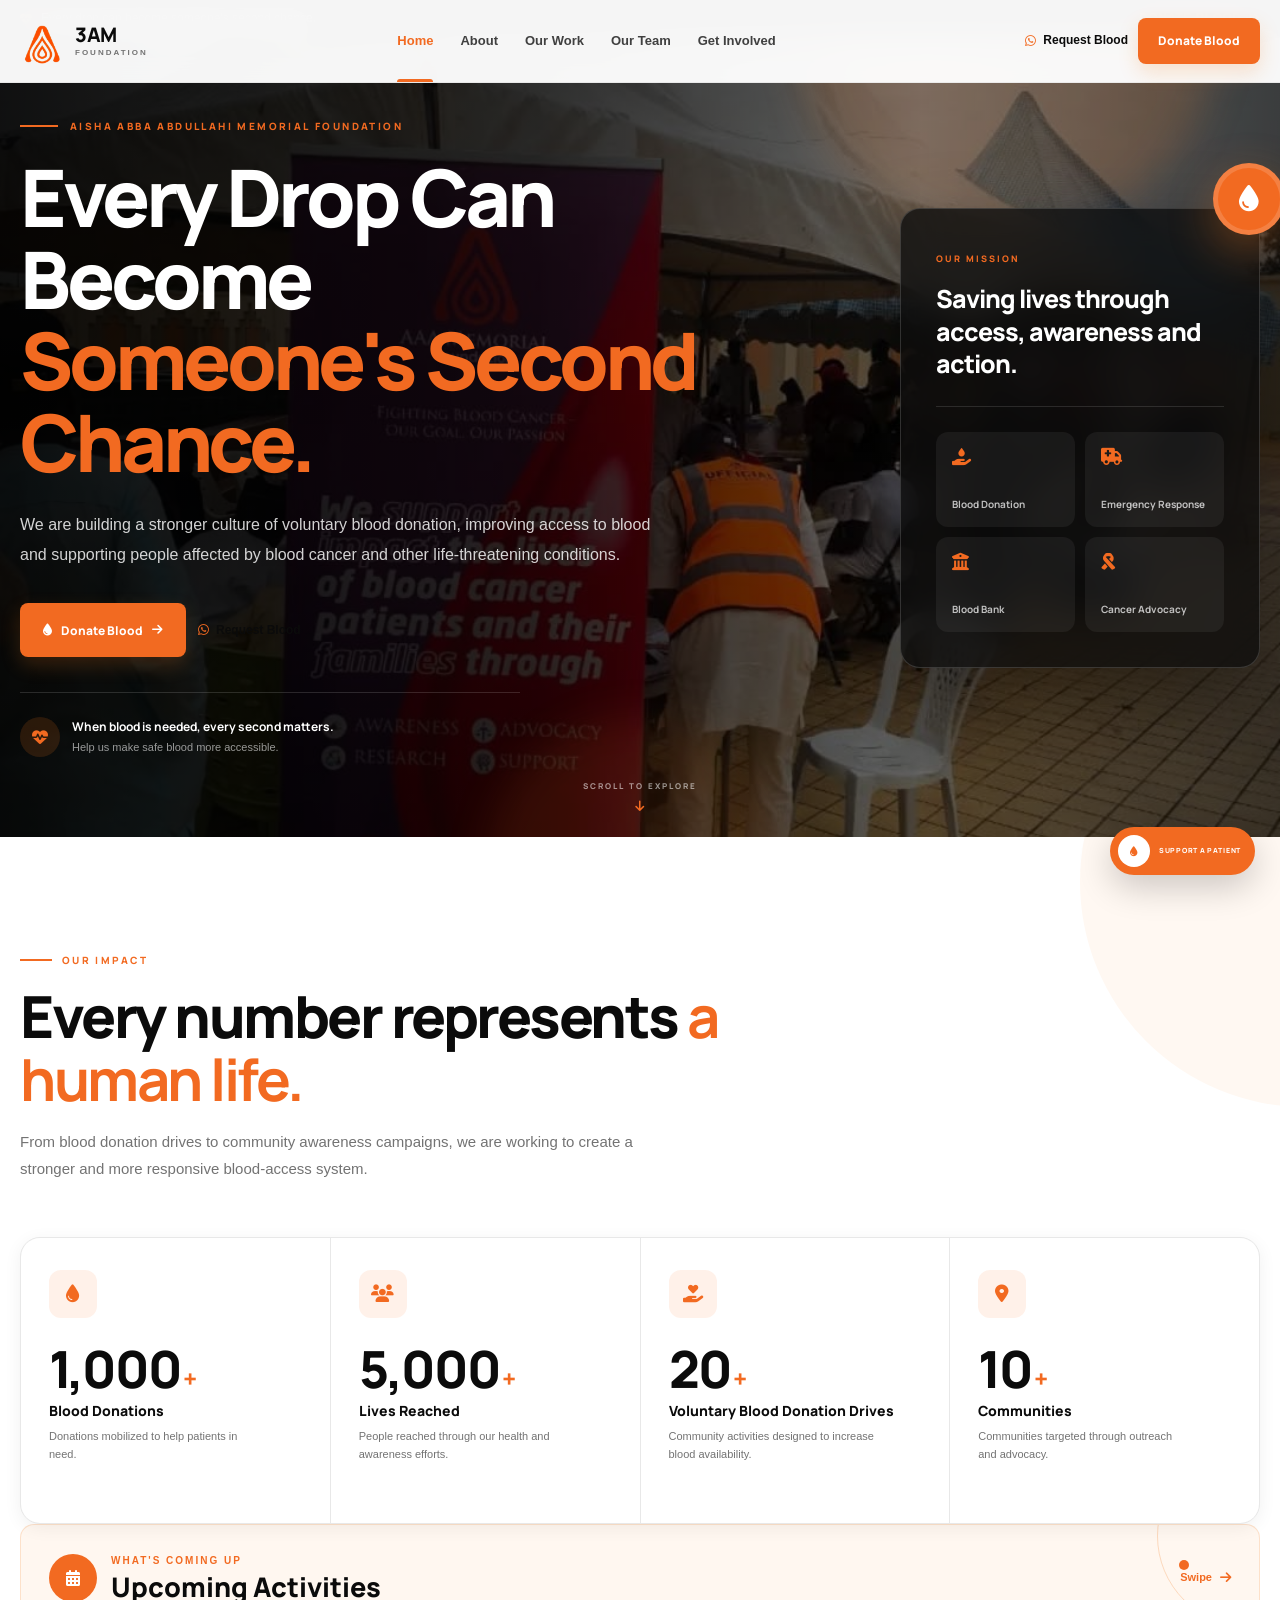
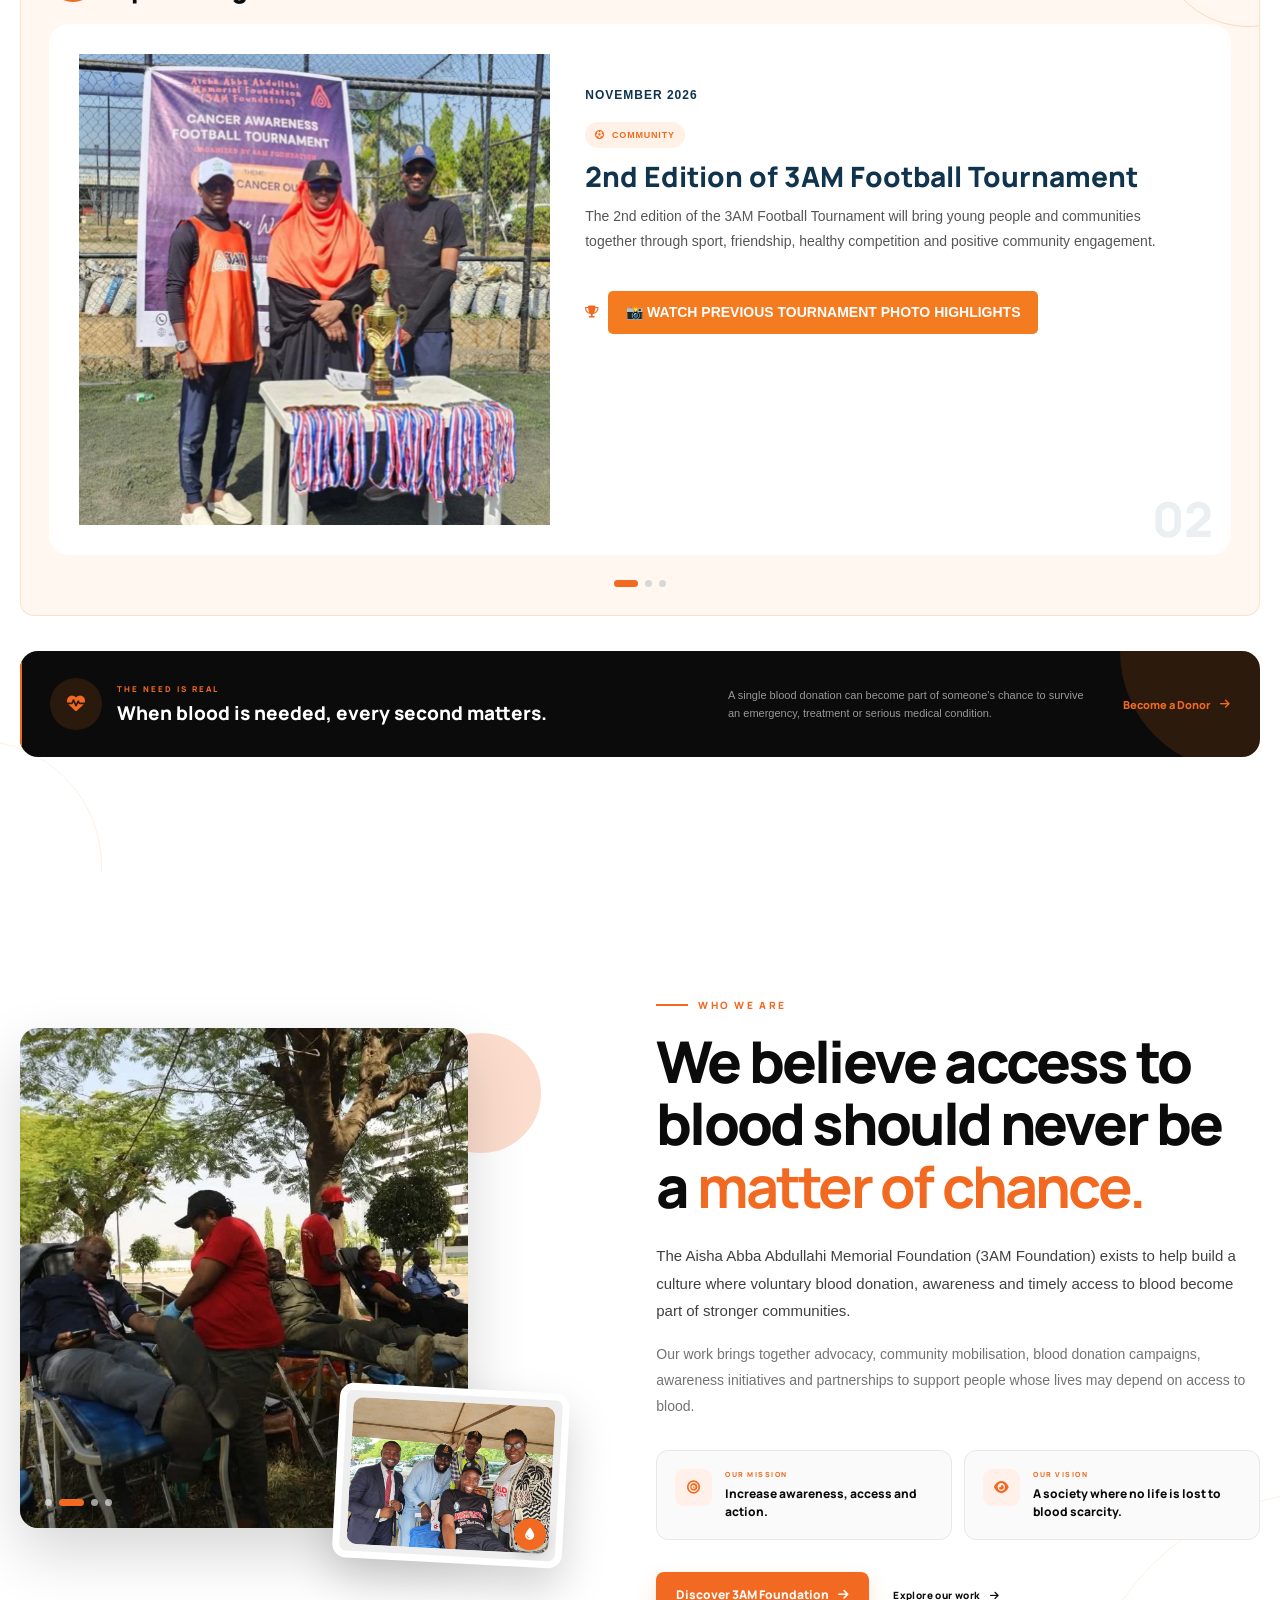
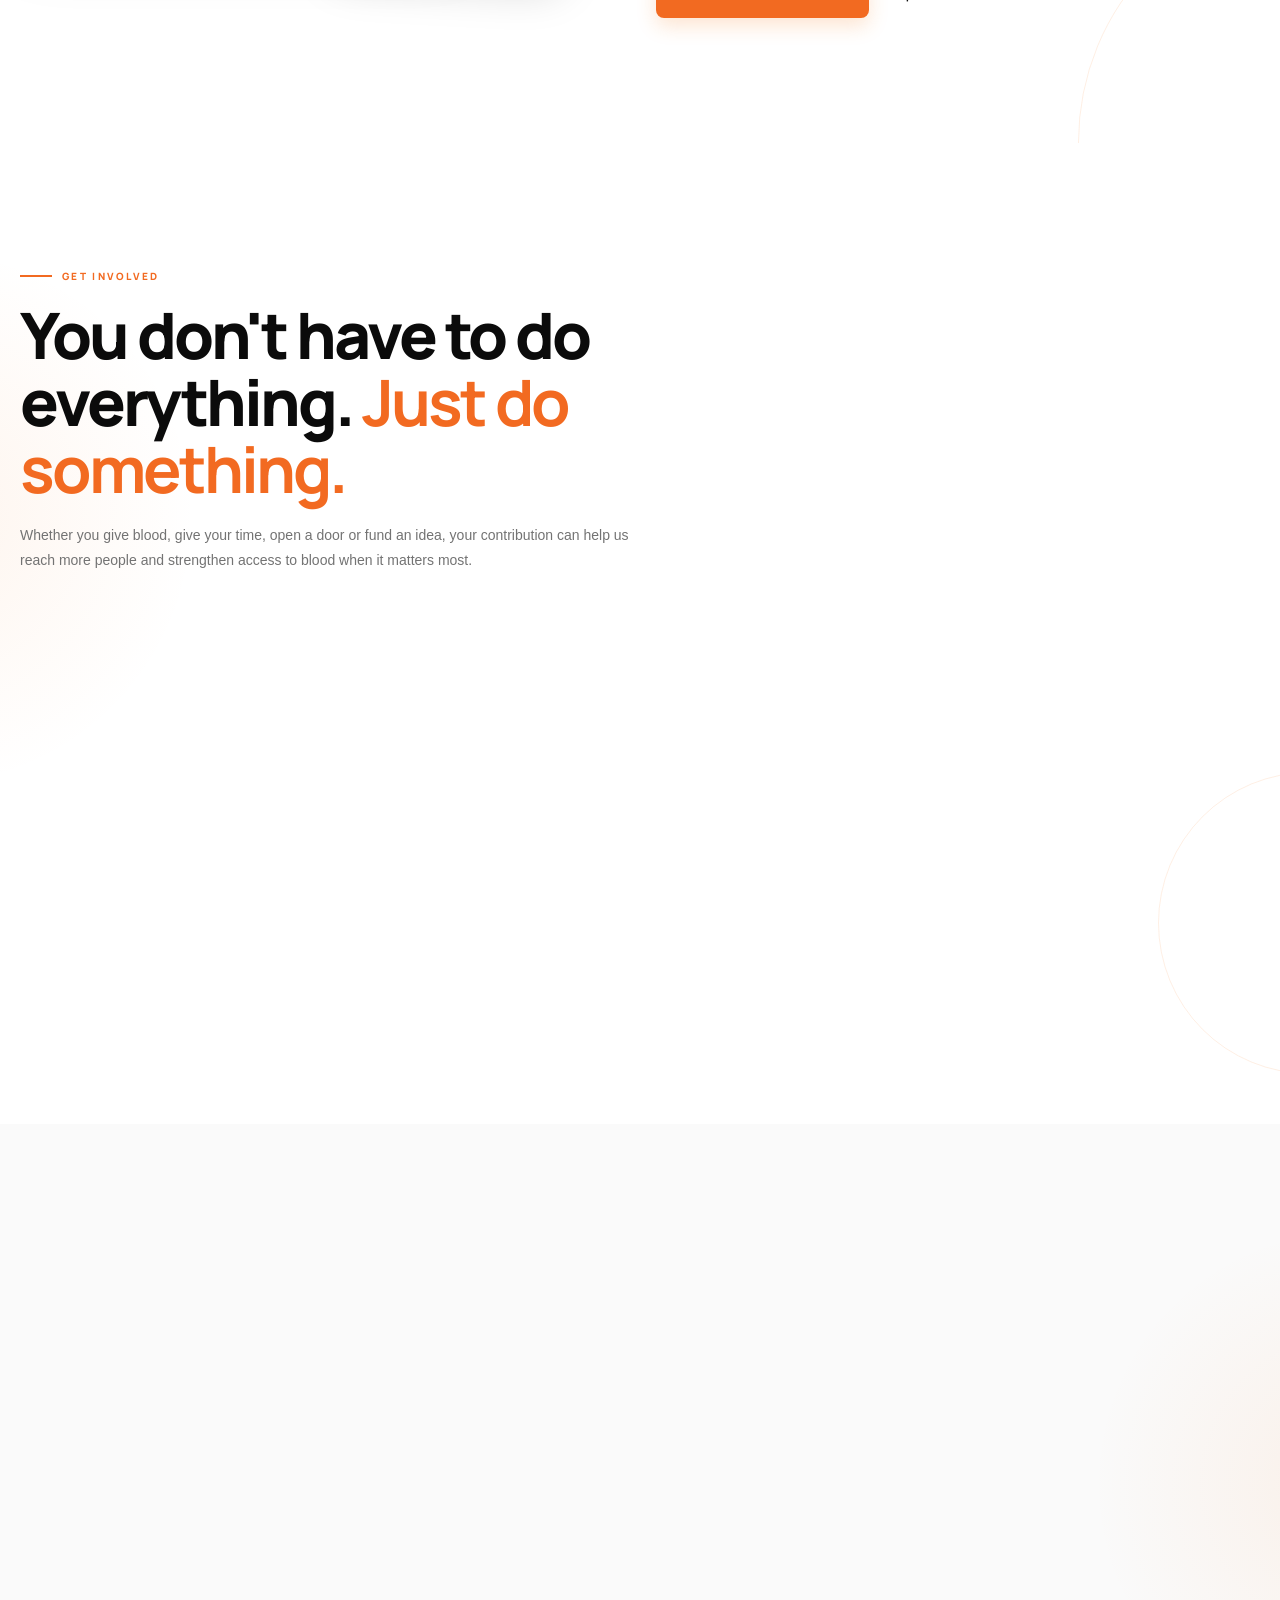
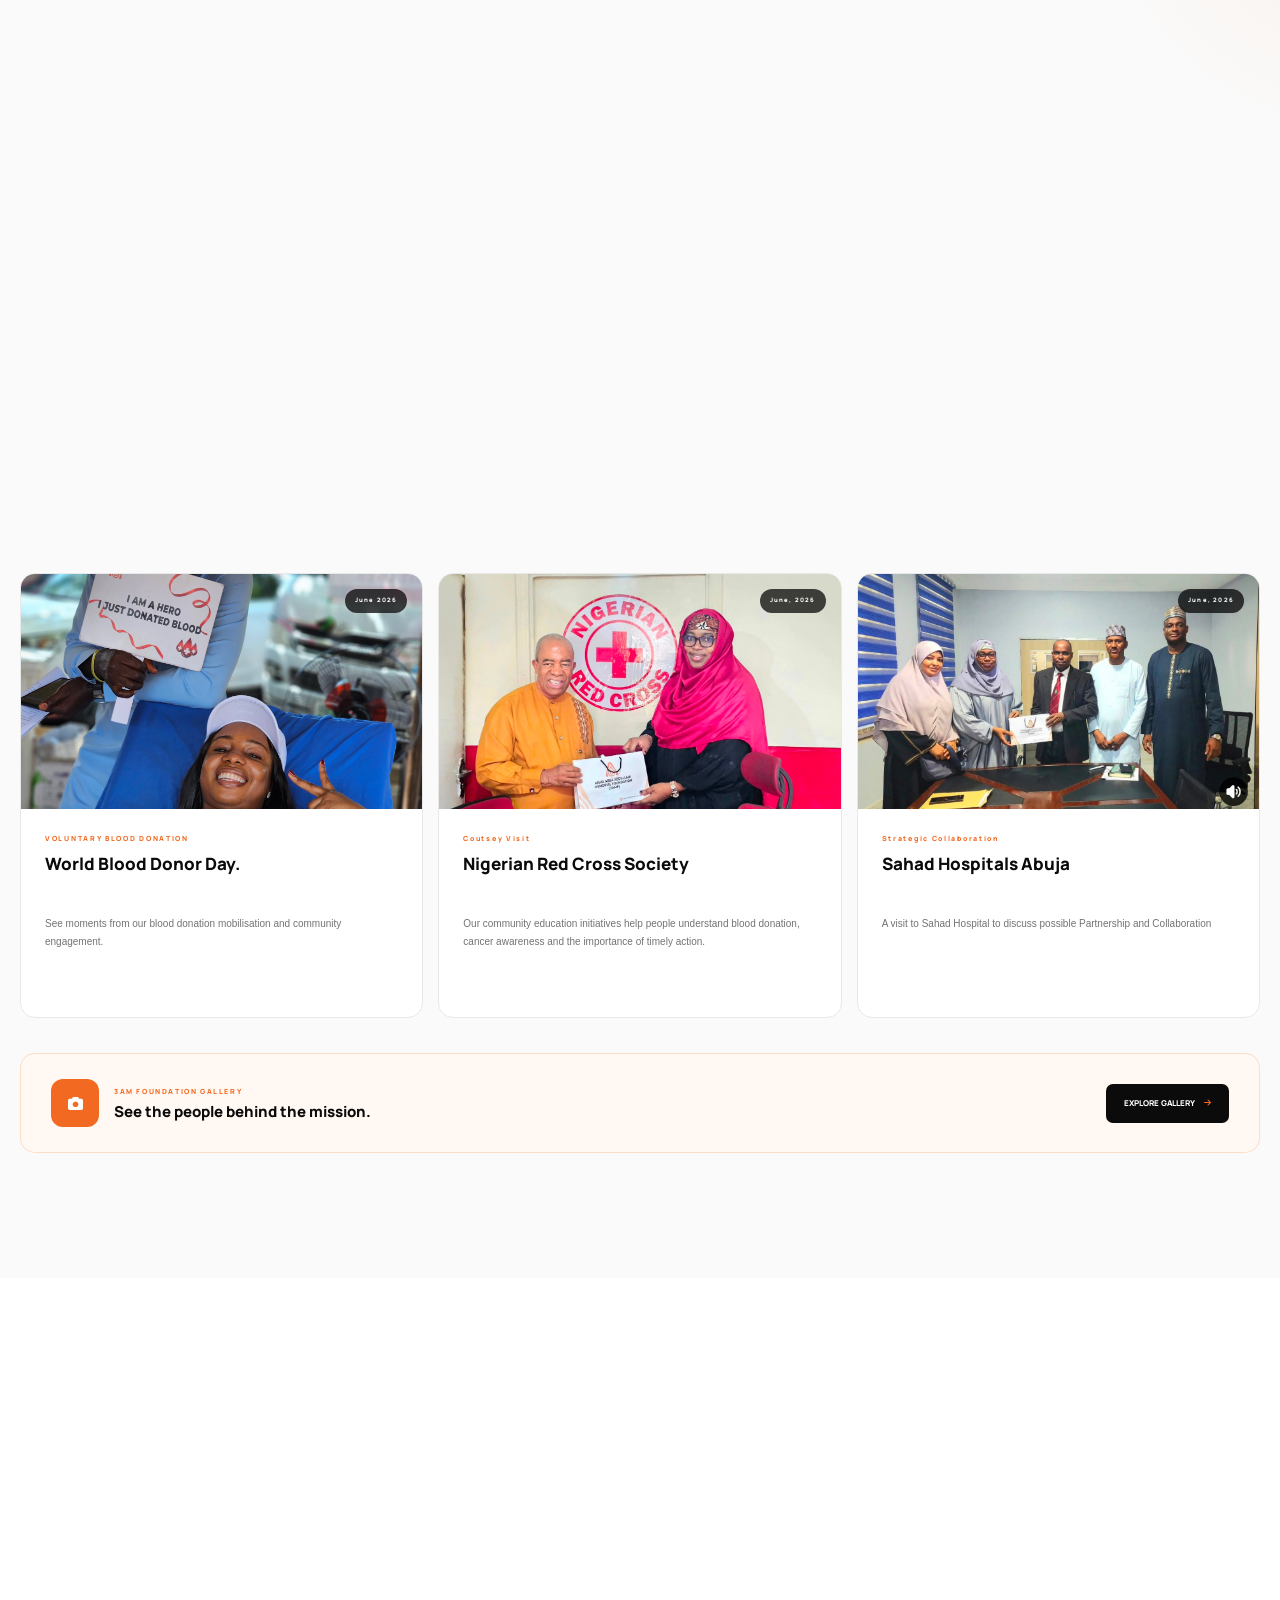
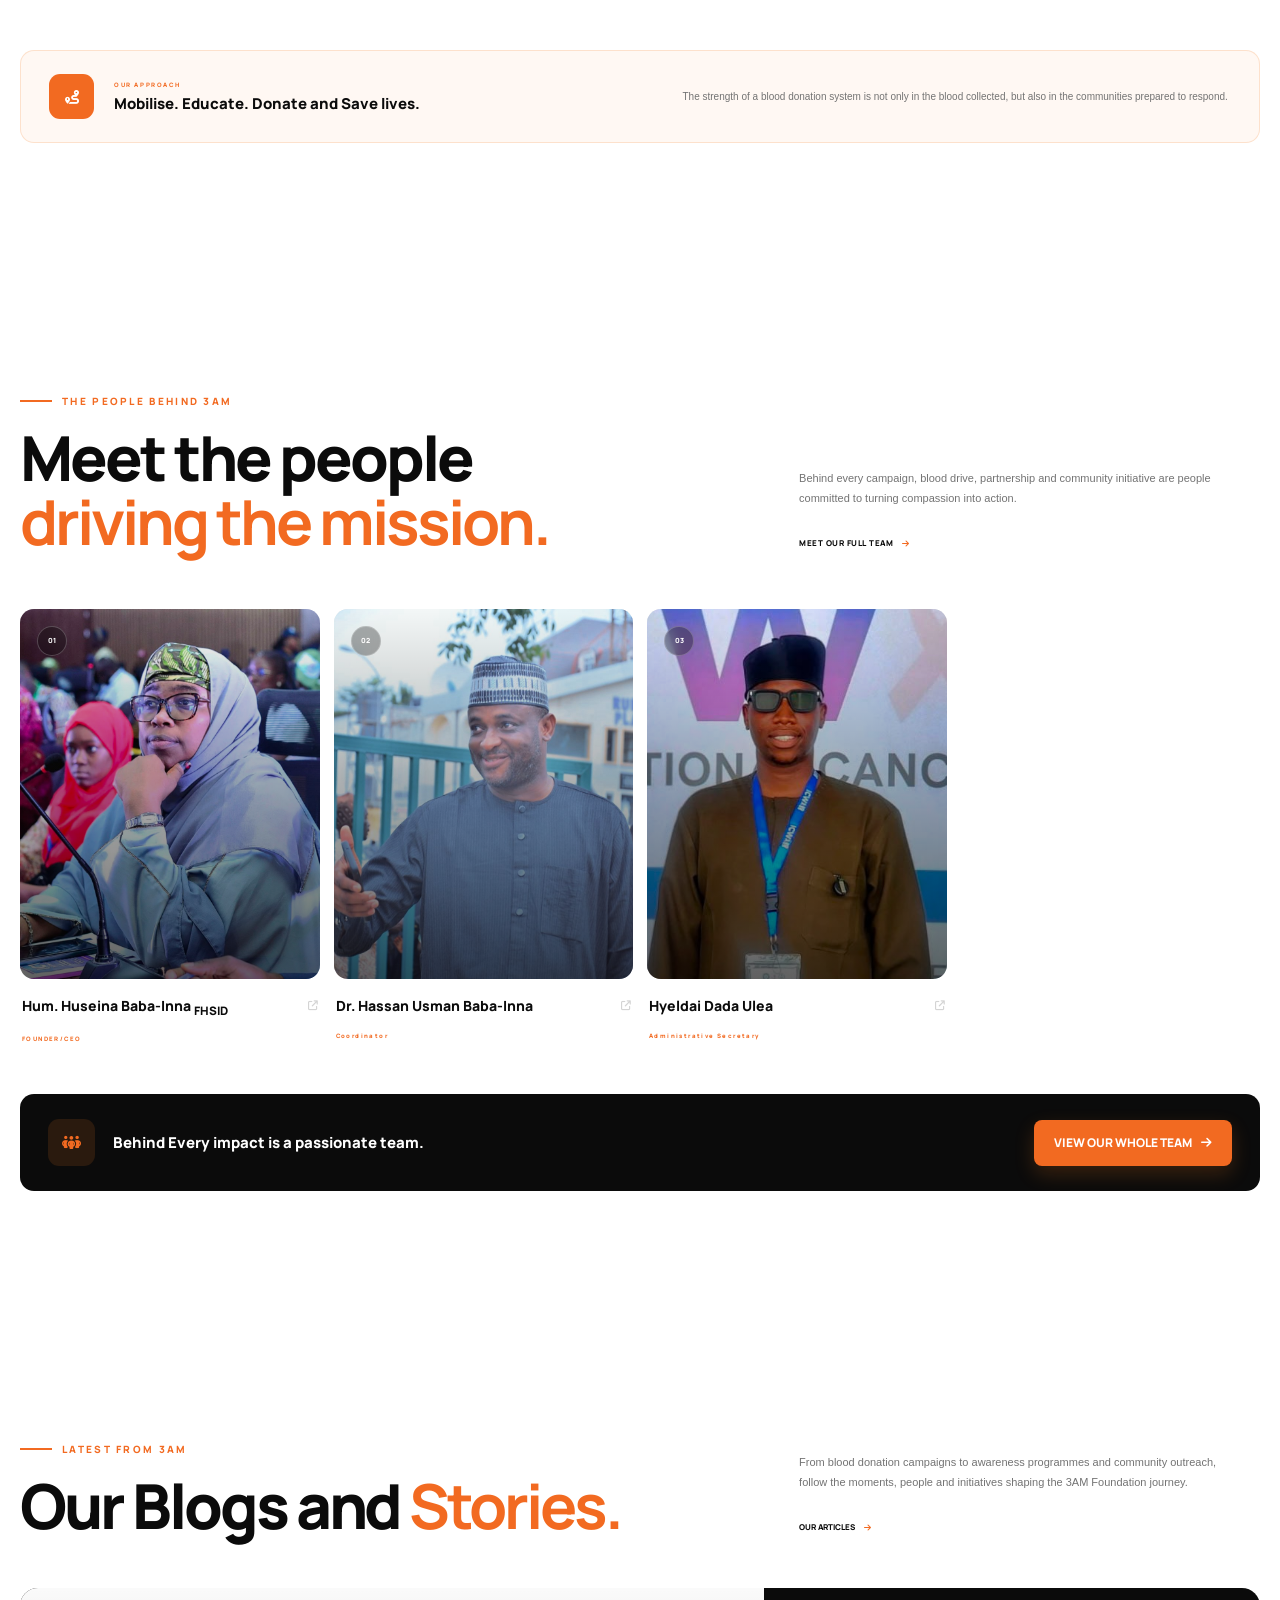
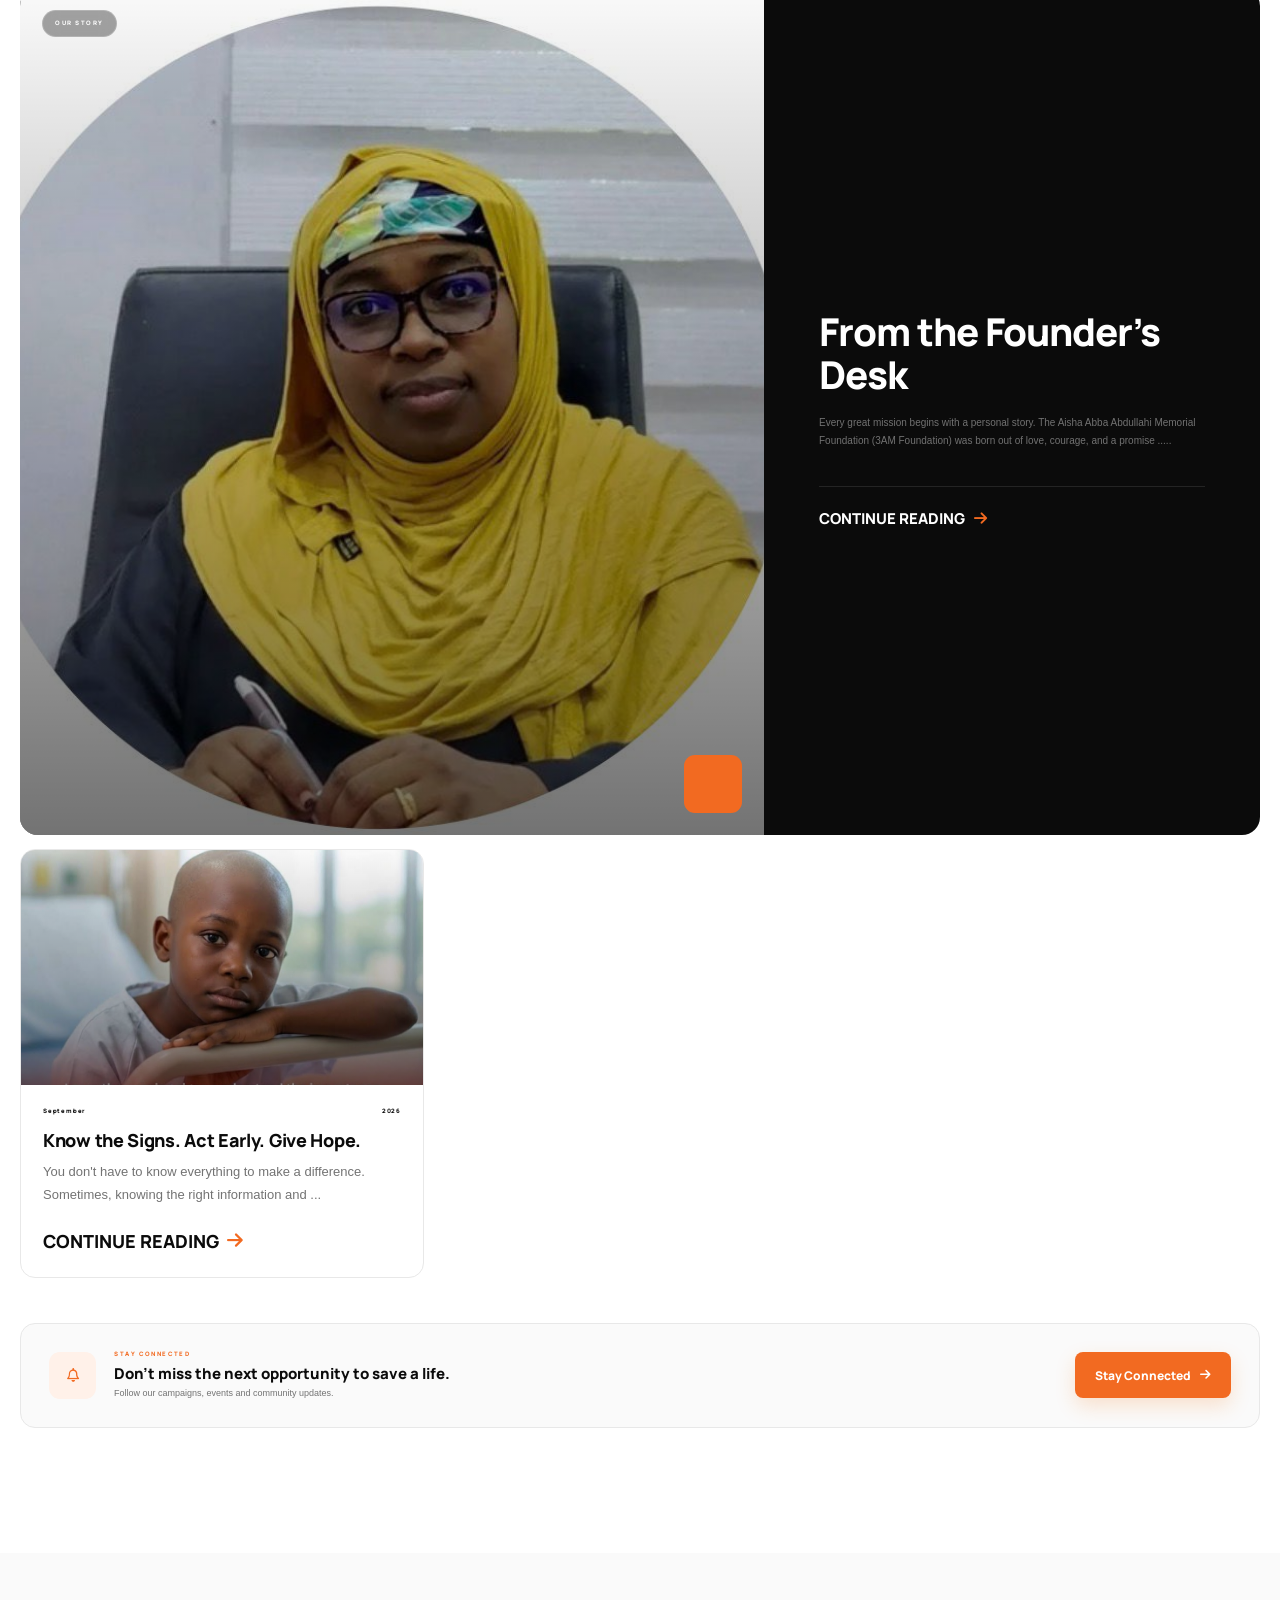
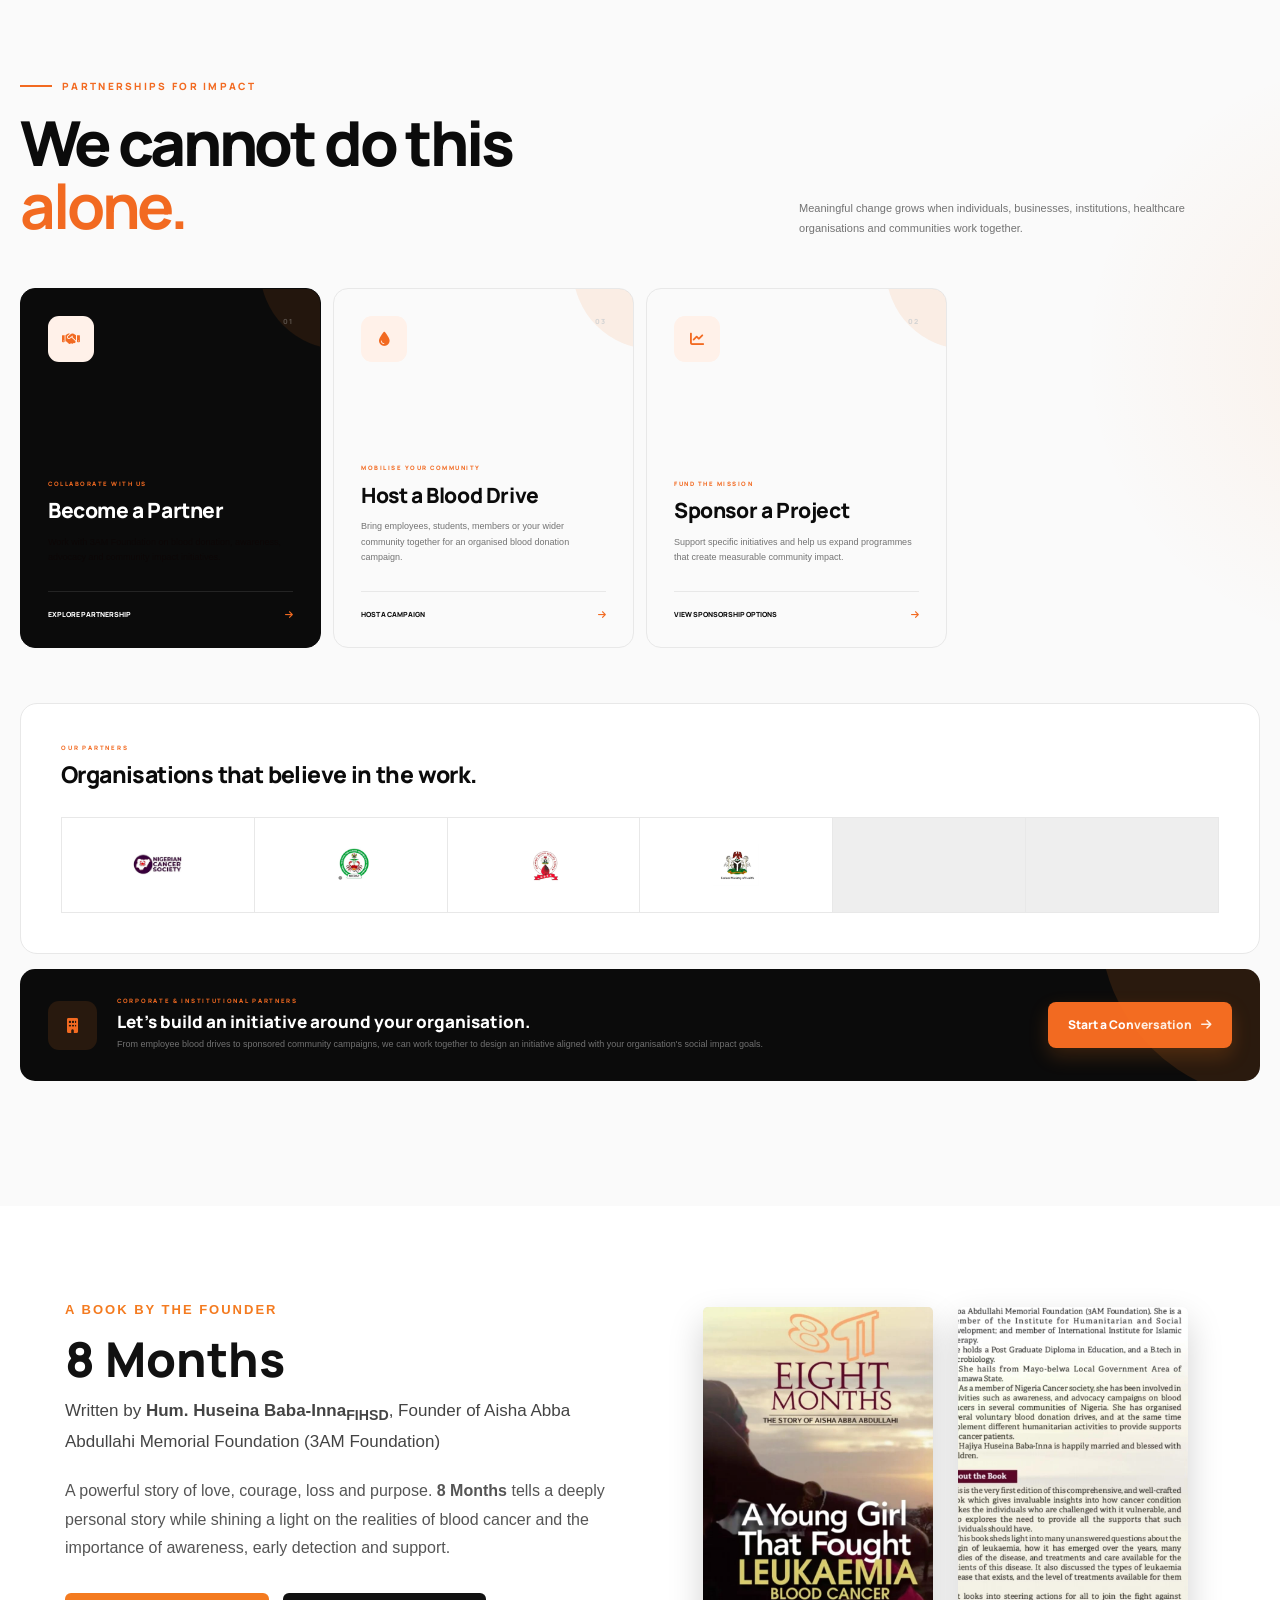
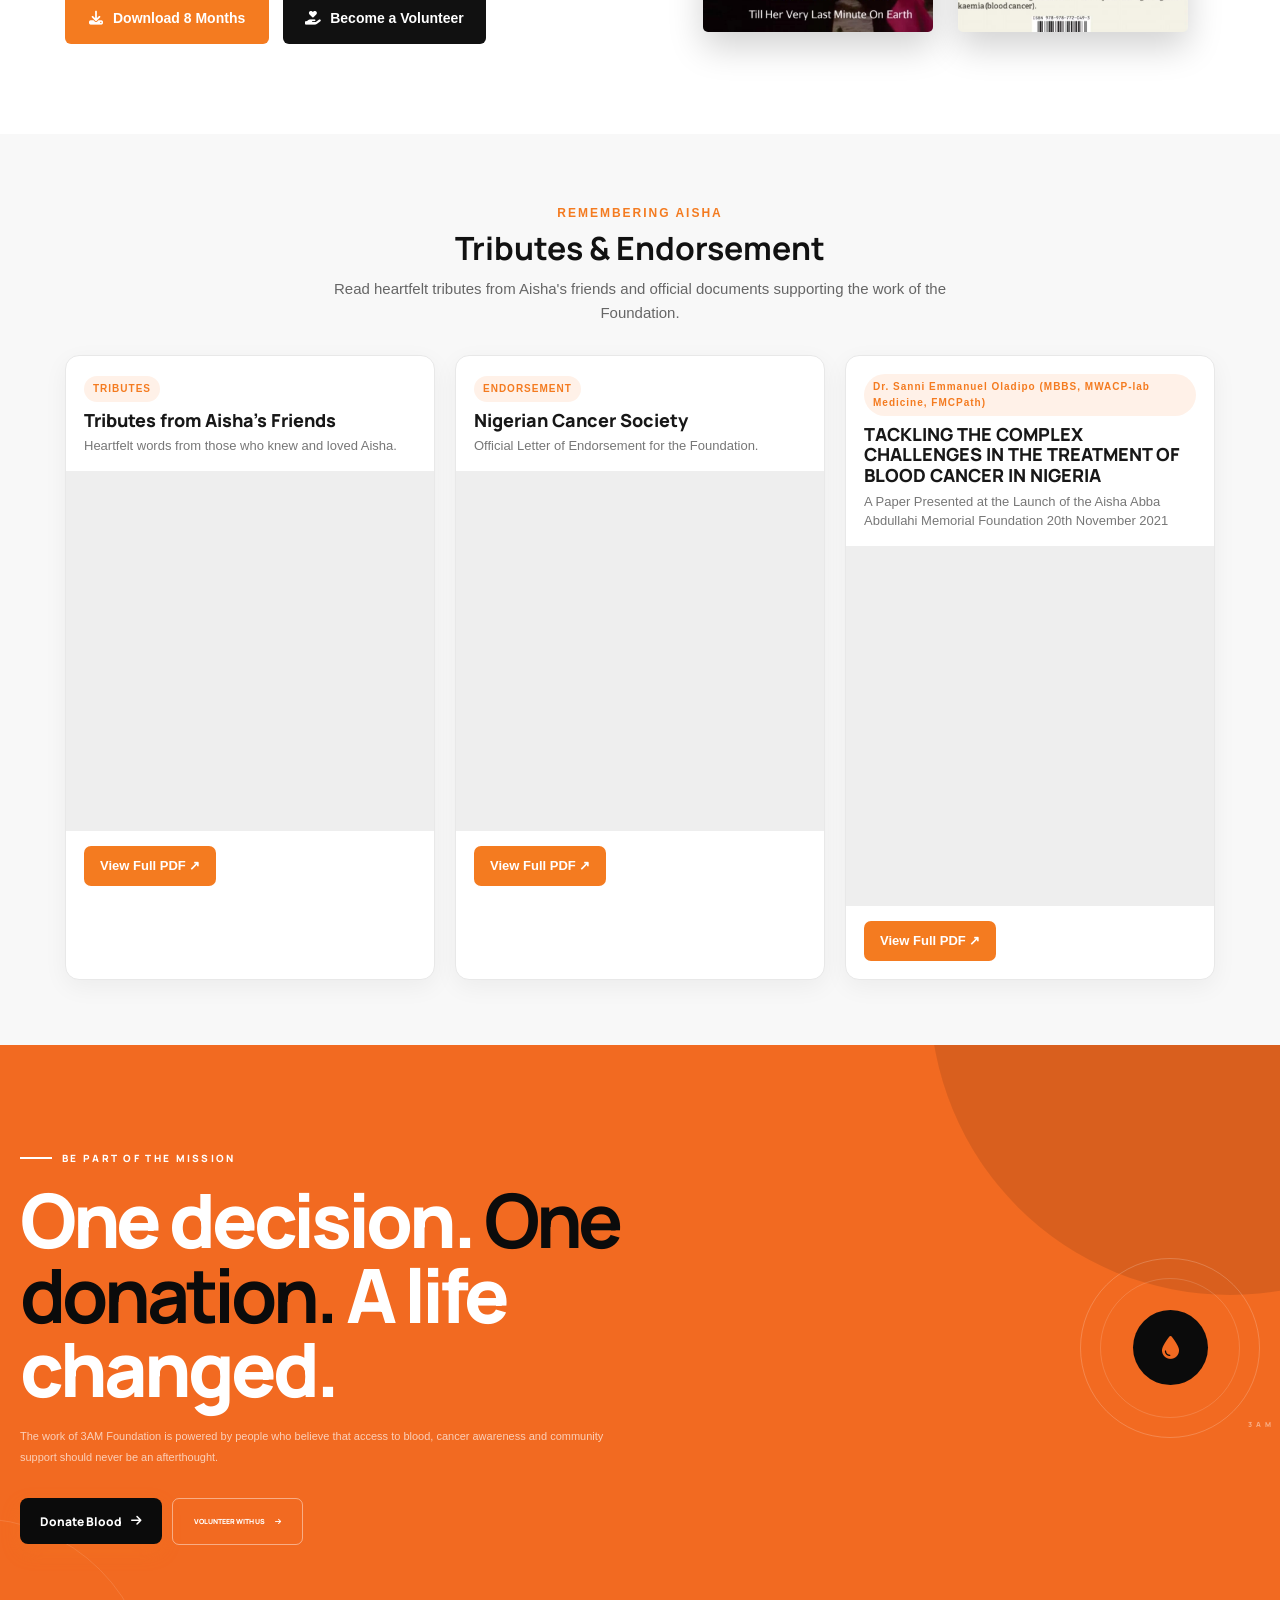
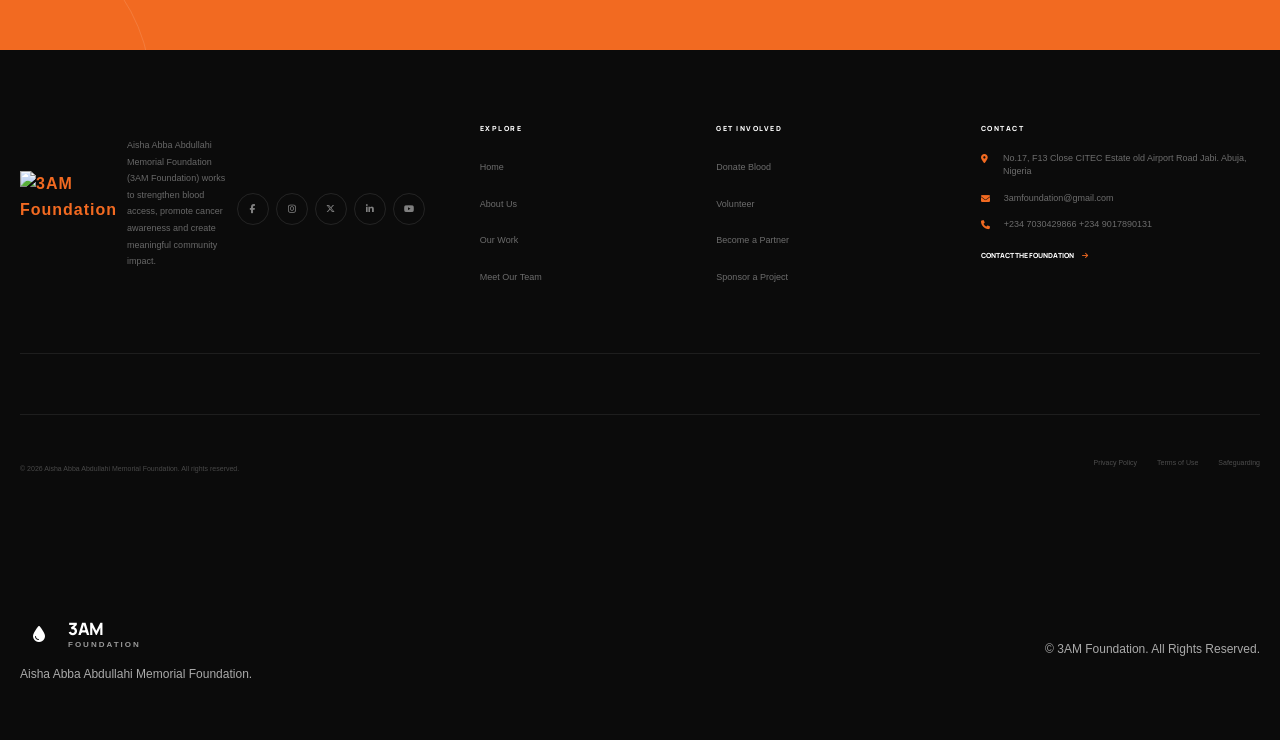
==== commit fb8ba13c: "Add files via upload" ====
--- a/index.html
+++ b/index.html
@@ -1461,7 +1461,7 @@
             <div class="featured-impact-image">
 
                 <img
-                    src="images/courtseyvisit1.jpeg"
+                    src="images/ICW2026.jpeg"
                     alt="3AM Foundation community impact"
                     loading="lazy"
                 >
@@ -1474,7 +1474,7 @@
 
                     <i class="fa-solid fa-heart-pulse"></i>
 
-                    July 2026
+                   October 2026
 
                 </div>
 
@@ -1486,21 +1486,20 @@
             <div class="featured-impact-content">
 
                 <span class="impact-story-category">
-                    COMMUNITY IMPACT
+                    INTERNATIONAL CANCER WEEK 2026
                 </span>
 
 
                 <h3>
-                    Every action creates a
-                    ripple beyond the moment.
+                  Together, we are working towards a Blood Cancer-Free Nigeria.
                 </h3>
 
 
                 <p>
-                    From Strategic Partnerships, blood donation campaigns to community
-                    awareness and advocacy, our work is about
-                    creating systems of support that remain
-                    available when families need them most.
+                   3AM Foundation proudly participated in ICW 2026, amplifying its commitment to blood cancer 
+                   awareness, advocacy, and improved cancer care in Nigeria. This platform provided
+                    an opportunity to share our mission, strengthen partnerships, and contribute to conversations 
+                    shaping the future of cancer advocacy.
                 </p>
 
 
@@ -1513,7 +1512,7 @@
                         </span>
 
                         <strong>
-                             Courtesy Visit
+                             3AM FOUNDATION, Feautured at the ICW 2026.
                         </strong>
 
                     </div>
@@ -1526,10 +1525,36 @@
                         </span>
 
                         <strong>
-                          Habib Medical Clinic, Abuja
+                          NAF Conference Centre and Suites Kado, Abuja
                         </strong>
 
                     </div>
+
+                    <div>
+    <a href="documents/ICW Poster Presentation .pdf" download="3AM-Foundation-Poster-Presentation.pdf" class="download-btn">
+        <i class="fas fa-download"></i> Download Our Poster Presentation
+    </a>
+</div>
+<style>
+.download-btn {
+    display: inline-flex;
+    align-items: center;
+    gap: 10px;
+    padding: 14px 24px;
+    background: #f47b20;
+    color: #fff;
+    text-decoration: none;
+    font-weight: 600;
+    border-radius: 6px;
+    transition: 0.3s ease;
+}
+
+.download-btn:hover {
+    background: #d96512;
+    transform: translateY(-2px);
+}
+
+</style>
 
                 </div>
 
